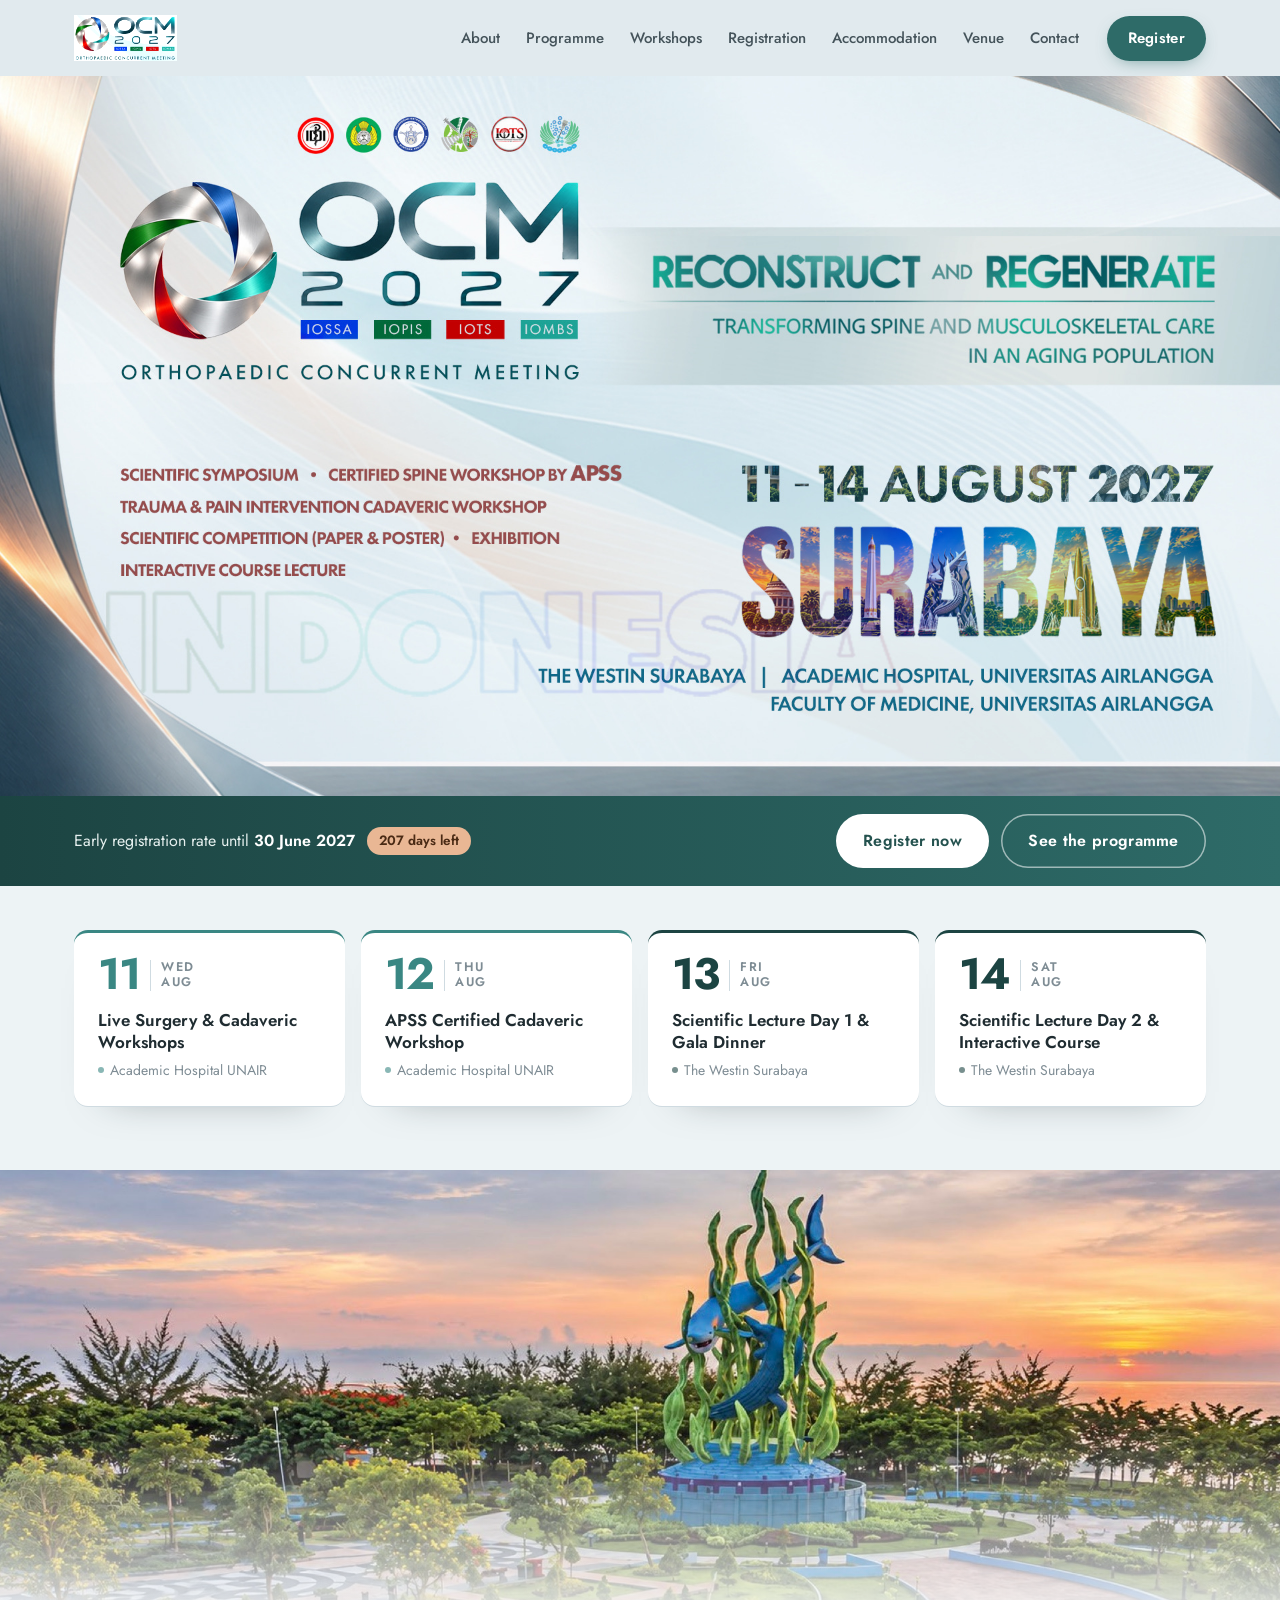
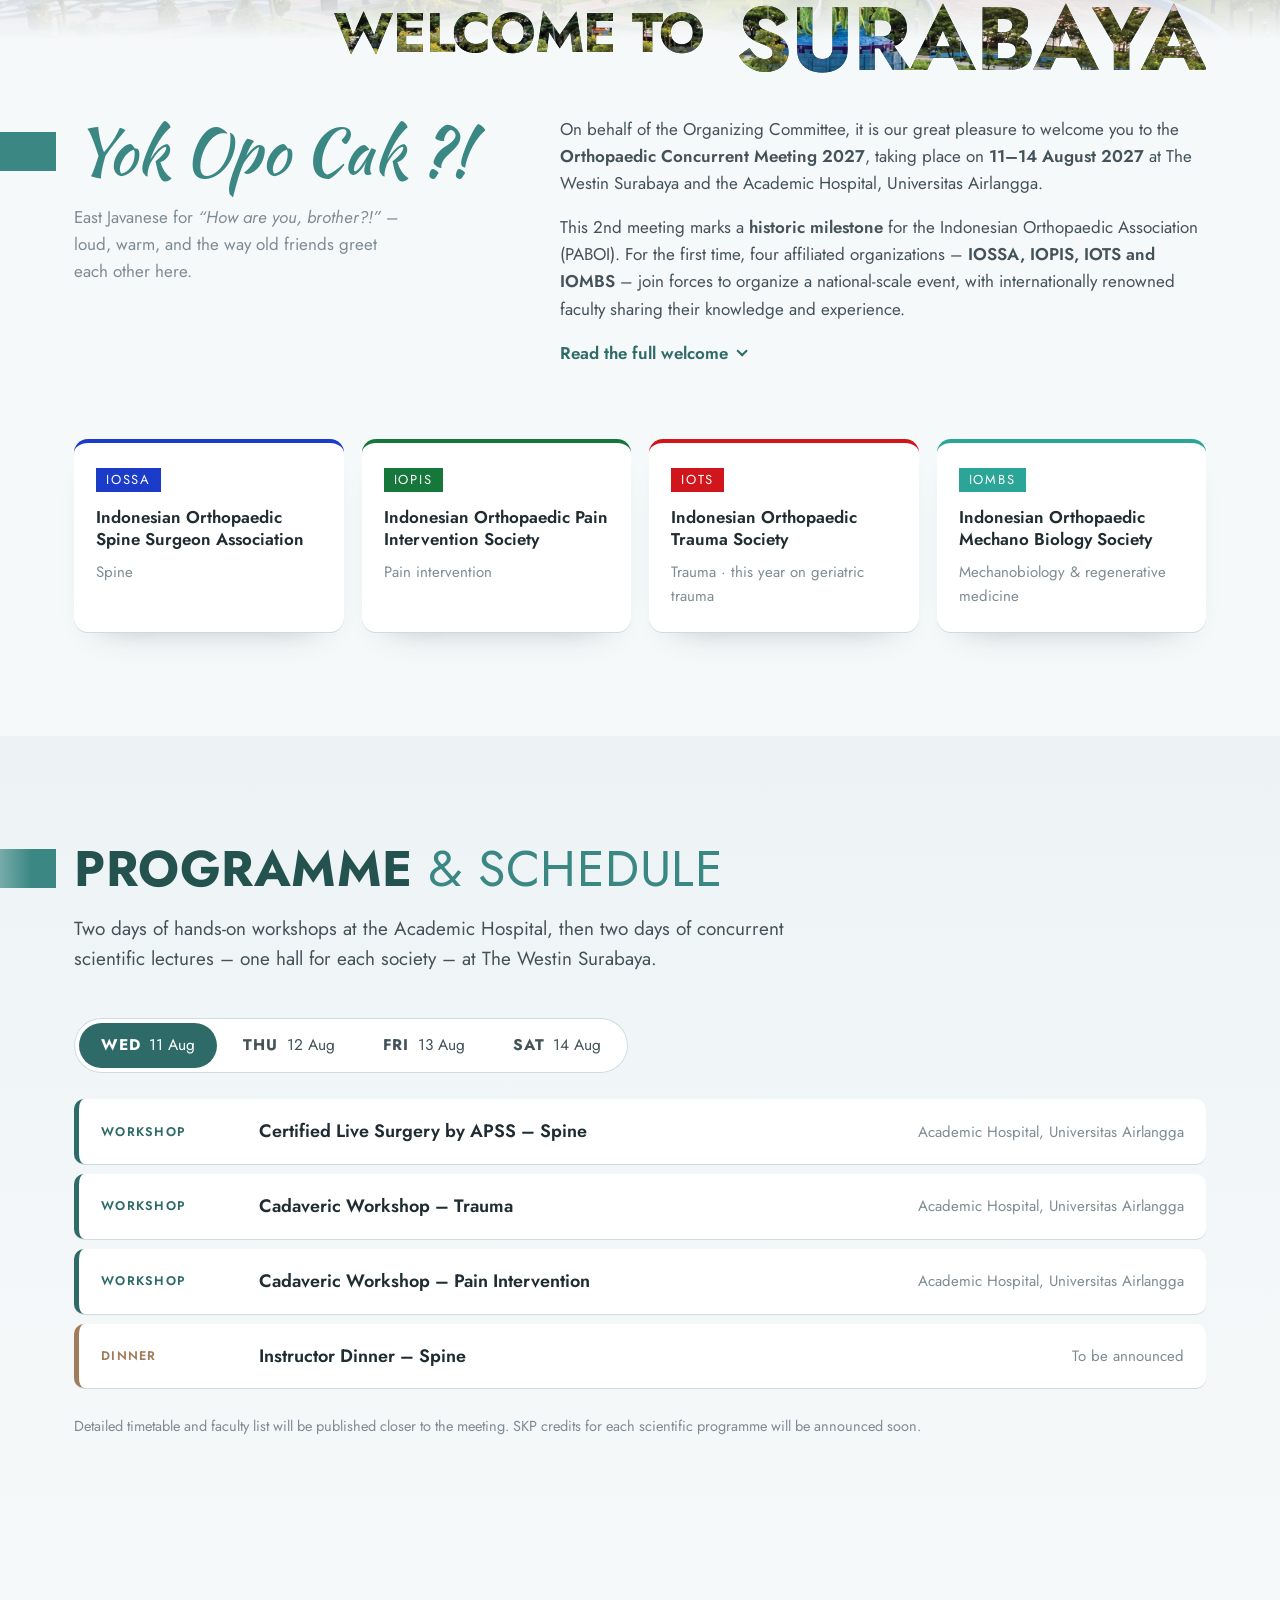
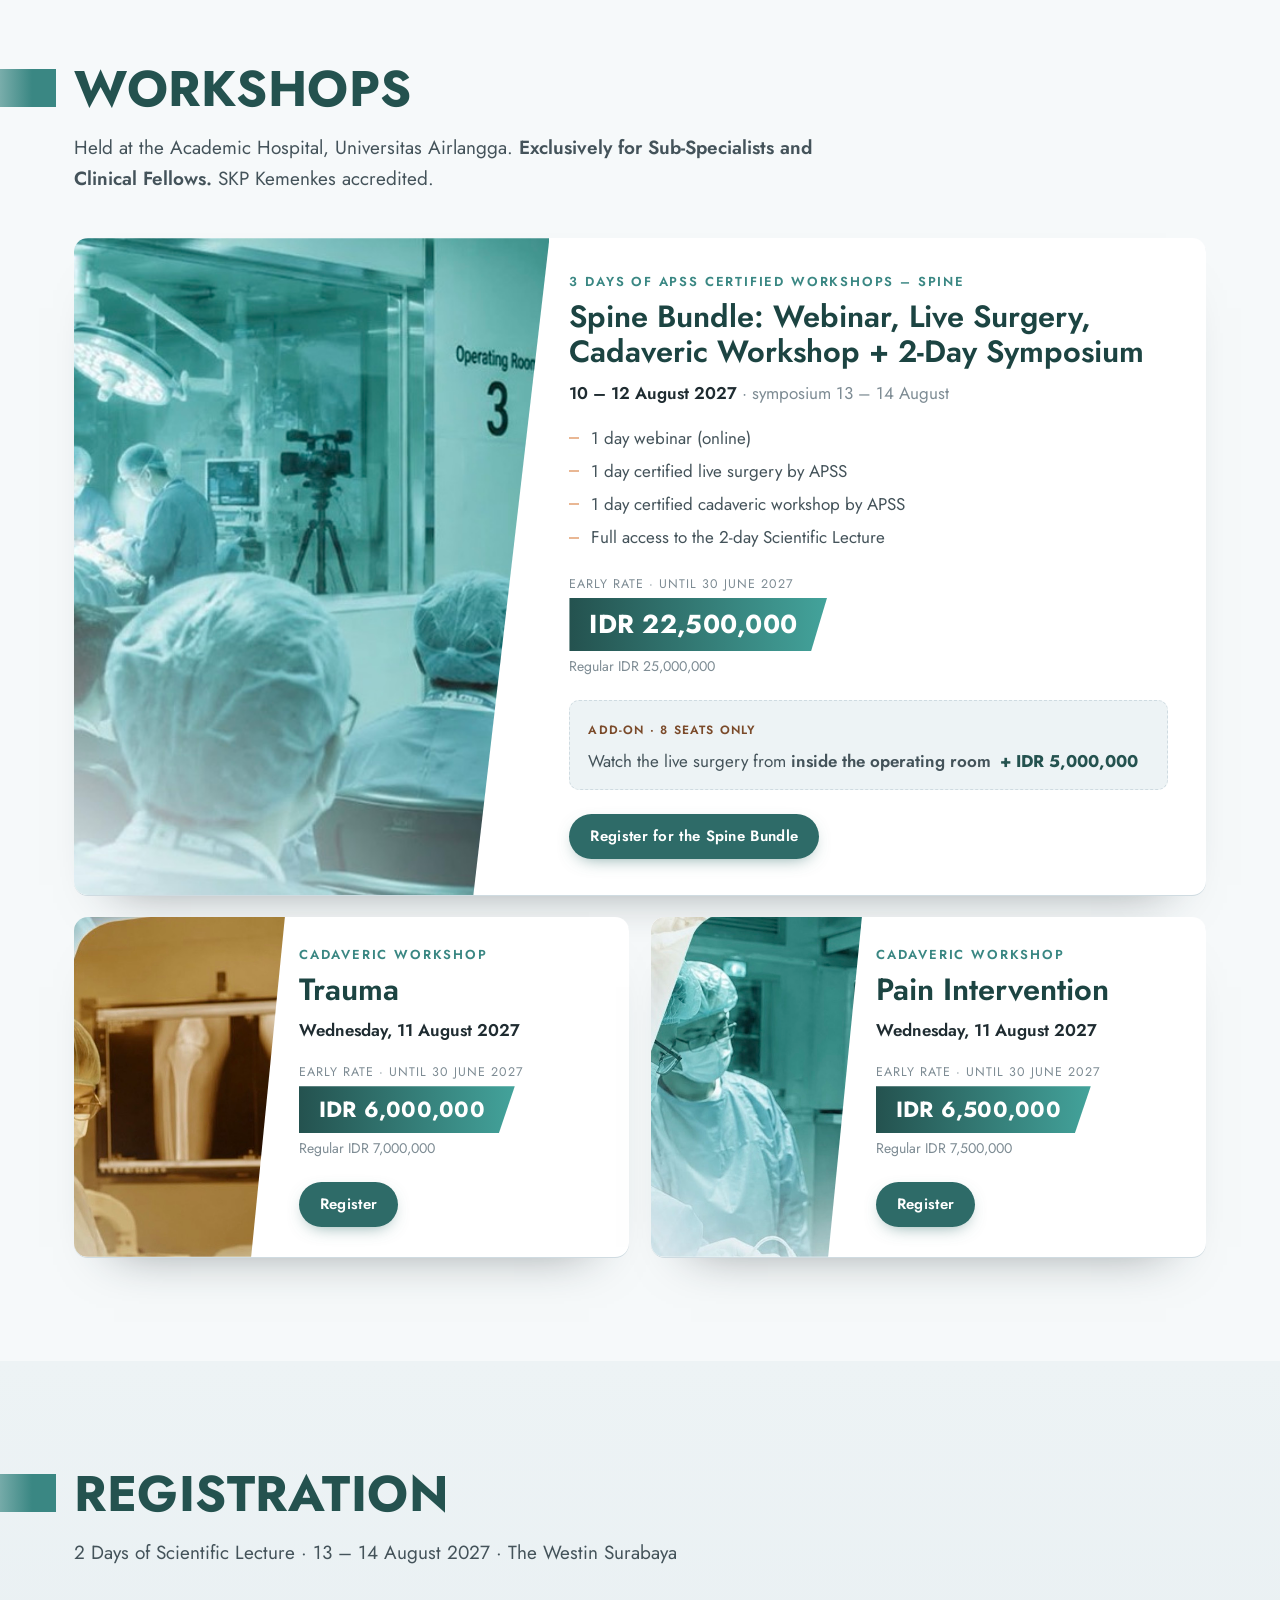
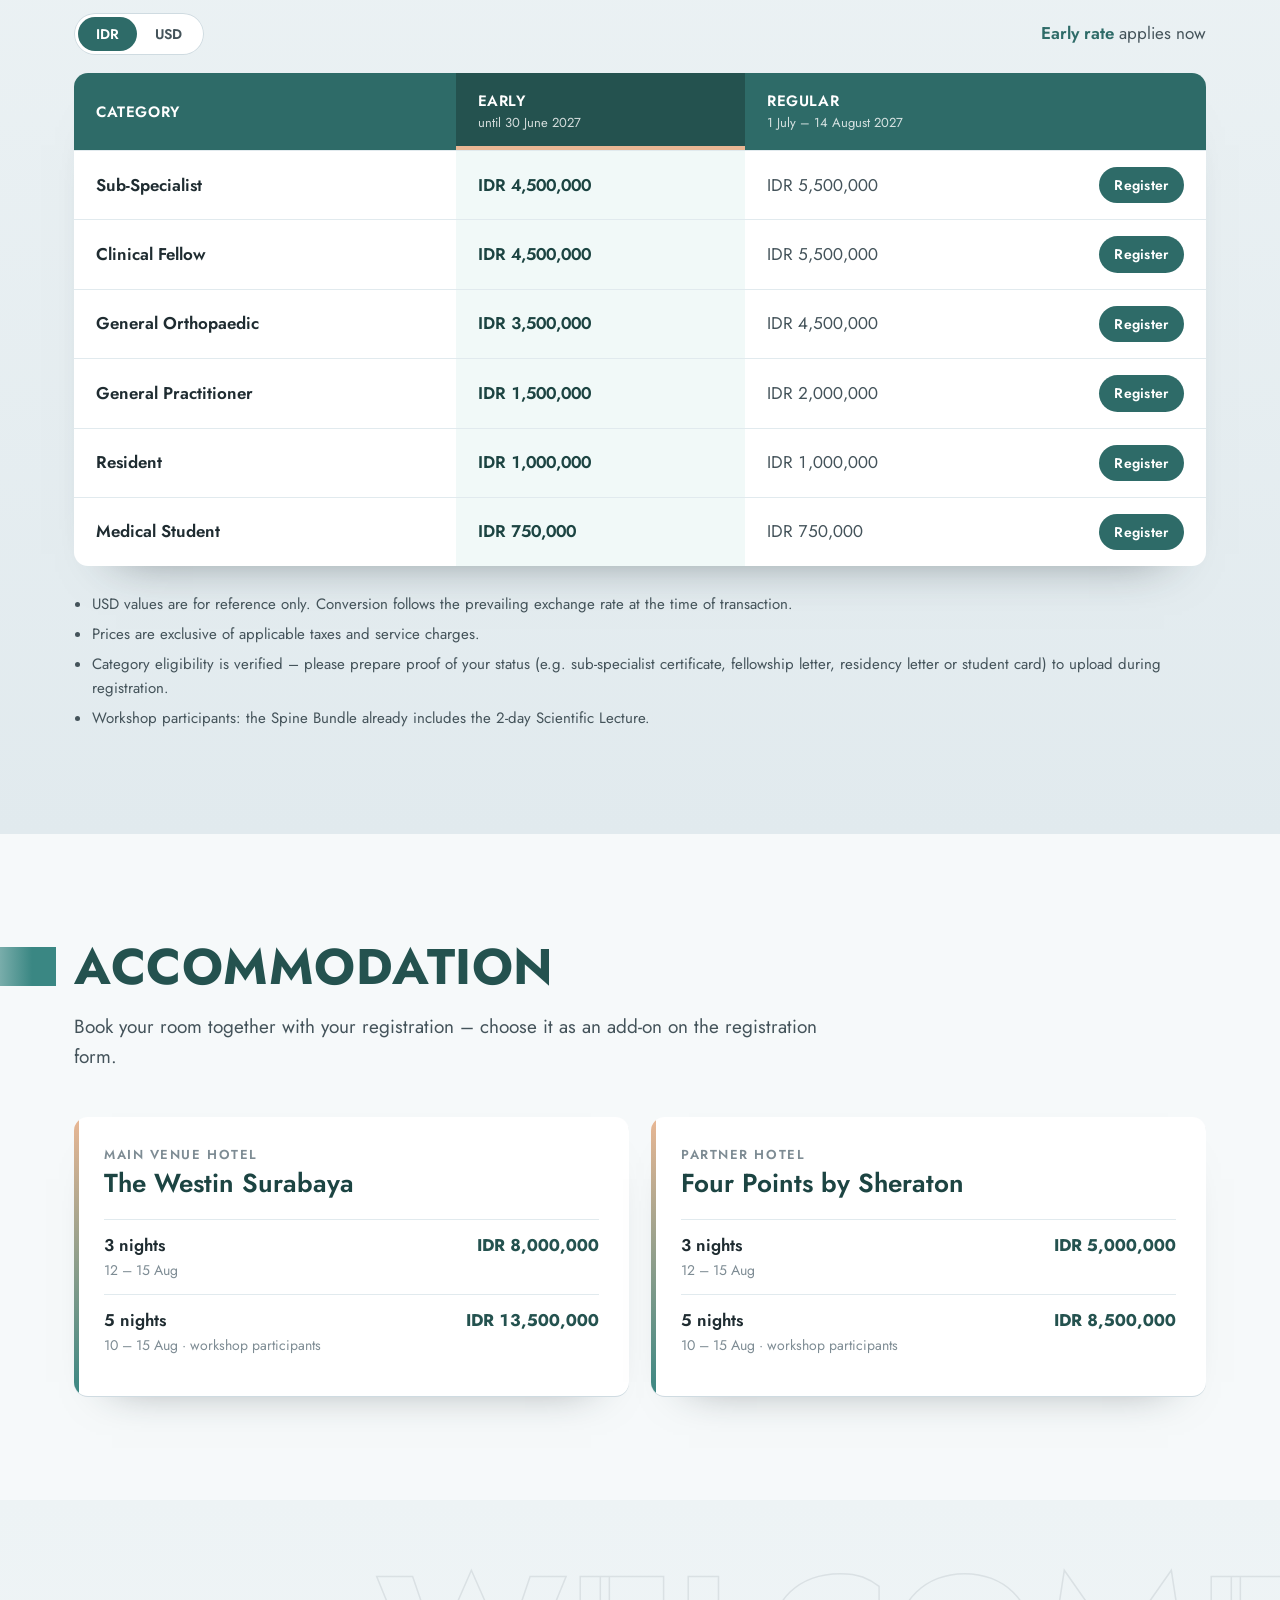
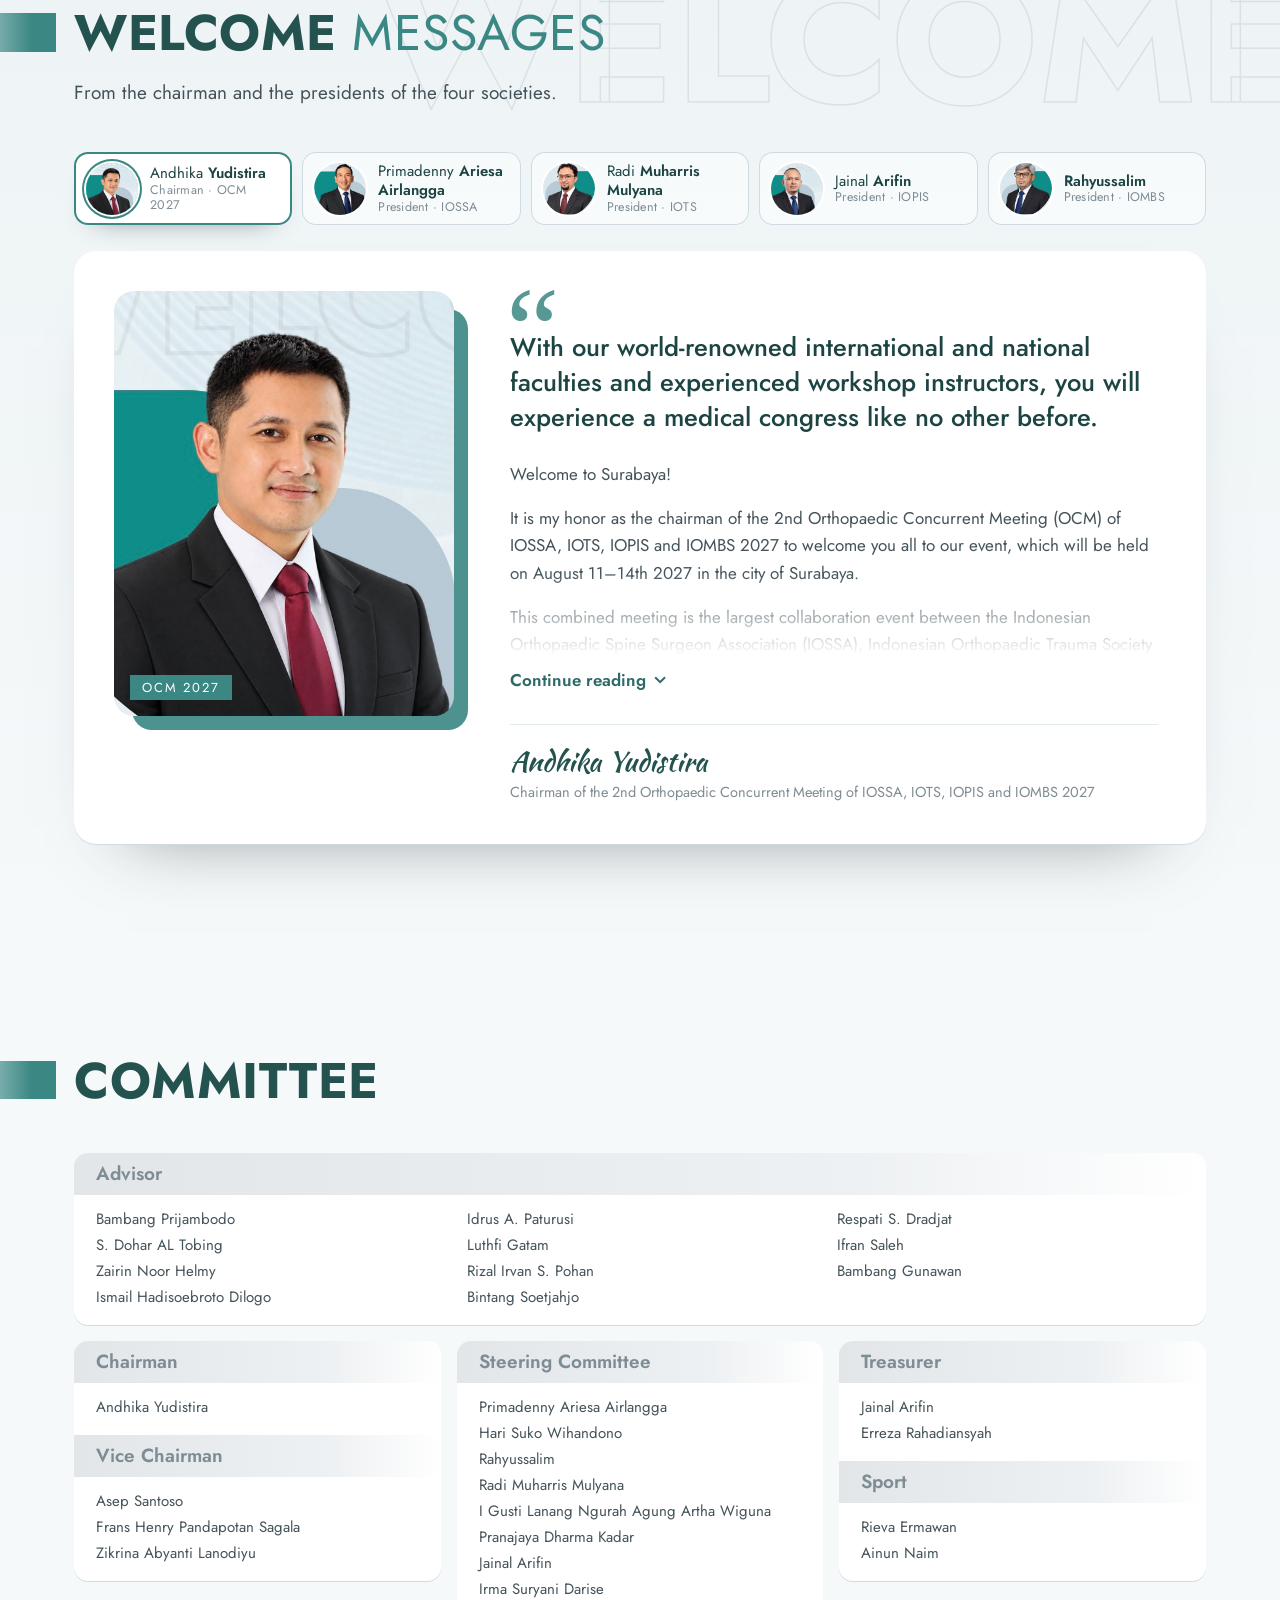
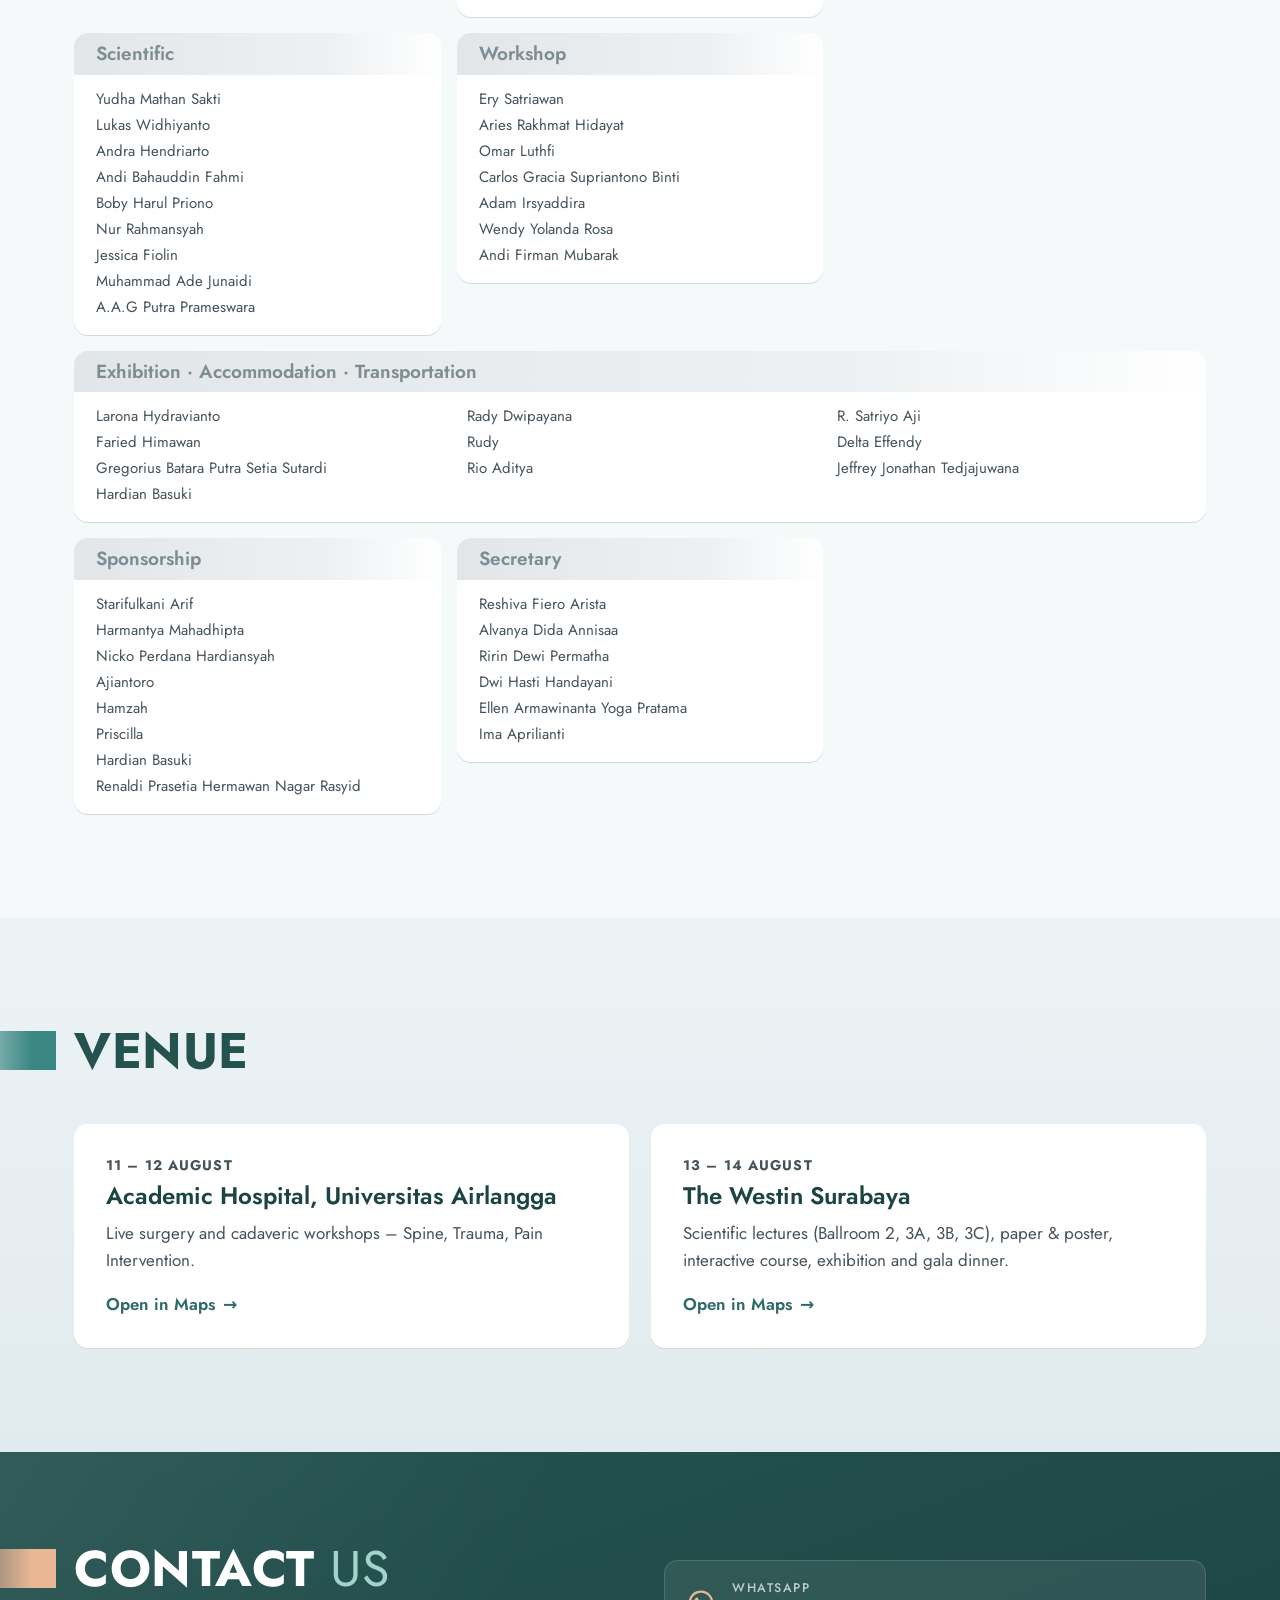
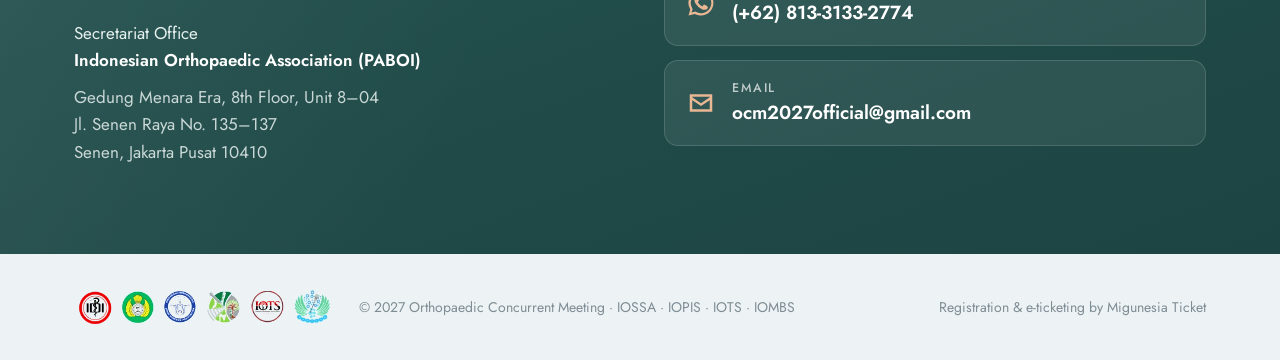
==== index.html @ 50456232 "refactor: situs di root repo, materi ke _materi; rapikan strip 4 hari, menu mobile, judul Welcome to" ====
<!doctype html>
<html lang="en">
<head>
  <meta charset="utf-8">
  <meta name="viewport" content="width=device-width, initial-scale=1">
  <title>OCM 2027 · Orthopaedic Concurrent Meeting · Surabaya, 11–14 August 2027</title>
  <meta name="description" content="2nd Orthopaedic Concurrent Meeting of IOSSA, IOPIS, IOTS and IOMBS. Scientific symposium, APSS certified spine workshop and cadaveric workshops. The Westin Surabaya & Academic Hospital Universitas Airlangga, 11–14 August 2027.">
  <meta name="theme-color" content="#2E6B68">
  <meta property="og:title" content="OCM 2027 · Reconstruct and Regenerate">
  <meta property="og:description" content="Transforming spine and musculoskeletal care in an aging population. Surabaya, 11–14 August 2027.">
  <meta property="og:image" content="assets/img/og-image.jpg">
  <link rel="icon" href="assets/img/logo-ring.jpg">
  <link rel="preconnect" href="https://fonts.googleapis.com">
  <link rel="preconnect" href="https://fonts.gstatic.com" crossorigin>
  <link href="https://fonts.googleapis.com/css2?family=Jost:wght@300;400;500;600;700&family=Kaushan+Script&display=swap" rel="stylesheet">
  <link rel="stylesheet" href="css/style.css">
</head>
<body>

<!-- ============ HEADER ============ -->
<header class="site-header" id="top">
  <div class="wrap header-inner">
    <a class="brand" href="#top" aria-label="OCM 2027 home">
      <img src="assets/img/logo-ocm-2027.jpg" alt="OCM 2027 – Orthopaedic Concurrent Meeting" class="brand-logo">
    </a>
    <nav class="main-nav" aria-label="Main">
      <a href="#about">About</a>
      <a href="#programme">Programme</a>
      <a href="#workshops">Workshops</a>
      <a href="#registration">Registration</a>
      <a href="#accommodation">Accommodation</a>
      <a href="#venue">Venue</a>
      <a href="#contact">Contact</a>
    </nav>
    <a href="#registration" class="btn btn-primary header-cta">Register</a>
    <button class="nav-toggle" aria-label="Open menu" aria-expanded="false" aria-controls="mobile-nav">
      <span></span><span></span><span></span>
    </button>
  </div>
</header>

<!-- mobile menu: lives outside the header so the header's backdrop-filter cannot trap it -->
<div class="mobile-nav" id="mobile-nav" hidden>
  <nav aria-label="Mobile">
    <a href="#about">About</a>
    <a href="#programme">Programme &amp; Schedule</a>
    <a href="#workshops">Workshops</a>
    <a href="#registration">Registration</a>
    <a href="#accommodation">Accommodation</a>
    <a href="#messages">Welcome Messages</a>
    <a href="#committee">Committee</a>
    <a href="#venue">Venue</a>
    <a href="#contact">Contact</a>
  </nav>
  <div class="mobile-nav-foot">
    <a href="#registration" class="btn btn-primary btn-lg">Register now</a>
    <p class="mn-meta"><b>11 – 14 August 2027</b><span>The Westin Surabaya · Academic Hospital UNAIR</span></p>
    <p class="mn-contact">
      <a href="https://wa.me/6281331332774" target="_blank" rel="noopener">WhatsApp</a>
      <a href="mailto:ocm2027official@gmail.com">Email</a>
    </p>
  </div>
</div>

<main>

<!-- ============ HERO: official banner (landscape on desktop, portrait on phones) ============ -->
<section class="hero" aria-labelledby="hero-title">
  <h1 id="hero-title" class="sr">OCM 2027 – 2nd Orthopaedic Concurrent Meeting of IOSSA, IOPIS, IOTS and IOMBS. Reconstruct and Regenerate: Transforming Spine and Musculoskeletal Care in an Aging Population. 11–14 August 2027, Surabaya, Indonesia.</h1>
  <picture class="hero-banner">
    <source media="(max-width: 760px)" srcset="assets/img/banner-portrait.jpg" width="1080" height="1920">
    <img src="assets/img/banner-landscape.jpg" width="1920" height="1080" fetchpriority="high"
      alt="OCM 2027 Orthopaedic Concurrent Meeting. Reconstruct and Regenerate – transforming spine and musculoskeletal care in an aging population. 11–14 August 2027, Surabaya. The Westin Surabaya, Academic Hospital Universitas Airlangga, Faculty of Medicine Universitas Airlangga. Scientific symposium, certified spine workshop by APSS, trauma and pain intervention cadaveric workshop, scientific competition (paper and poster), exhibition, interactive course lecture.">
  </picture>

  <div class="hero-bar">
    <div class="wrap hero-bar-inner">
      <p class="hero-deadline" data-deadline>
        <span class="deadline-label">Early registration rate until <b>30 June 2027</b></span>
        <span class="deadline-count" data-countdown></span>
      </p>
      <div class="hero-actions">
        <a href="#registration" class="btn btn-primary btn-lg">Register now</a>
        <a href="#programme" class="btn btn-ghost btn-lg">See the programme</a>
      </div>
    </div>
  </div>

  <div class="glance">
    <div class="wrap">
      <ol class="day-strip" aria-label="Four days at a glance">
        <li class="day-ws">
          <span class="d"><b>11</b><span>Wed<br>Aug</span></span>
          <span class="t">Live Surgery &amp; Cadaveric Workshops</span>
          <span class="p">Academic Hospital UNAIR</span>
        </li>
        <li class="day-ws">
          <span class="d"><b>12</b><span>Thu<br>Aug</span></span>
          <span class="t">APSS Certified Cadaveric Workshop</span>
          <span class="p">Academic Hospital UNAIR</span>
        </li>
        <li class="day-sci">
          <span class="d"><b>13</b><span>Fri<br>Aug</span></span>
          <span class="t">Scientific Lecture Day 1 &amp; Gala Dinner</span>
          <span class="p">The Westin Surabaya</span>
        </li>
        <li class="day-sci">
          <span class="d"><b>14</b><span>Sat<br>Aug</span></span>
          <span class="t">Scientific Lecture Day 2 &amp; Interactive Course</span>
          <span class="p">The Westin Surabaya</span>
        </li>
      </ol>
    </div>
  </div>
</section>

<!-- ============ WELCOME / ABOUT ============ -->
<section class="welcome" id="about">
  <figure class="welcome-photo">
    <img src="assets/img/photo-surabaya.jpg" alt="Suro and Boyo monument at Kenjeran, Surabaya, at sunset" loading="lazy">
    <figcaption class="welcome-photo-title"><span>Welcome to</span> Surabaya</figcaption>
  </figure>
  <div class="wrap welcome-grid">
    <div>
      <p class="script">Yok Opo Cak ?!</p>
      <p class="welcome-gloss">East Javanese for <i>“How are you, brother?!”</i> – loud, warm, and the way old friends greet each other here.</p>
    </div>
    <div class="welcome-text">
      <p>On behalf of the Organizing Committee, it is our great pleasure to welcome you to the <b>Orthopaedic Concurrent Meeting 2027</b>, taking place on <b>11–14 August 2027</b> at The Westin Surabaya and the Academic Hospital, Universitas Airlangga.</p>
      <p>This 2nd meeting marks a <b>historic milestone</b> for the Indonesian Orthopaedic Association (PABOI). For the first time, four affiliated organizations – <b>IOSSA, IOPIS, IOTS and IOMBS</b> – join forces to organize a national-scale event, with internationally renowned faculty sharing their knowledge and experience.</p>
      <details class="more">
        <summary>Read the full welcome</summary>
        <p>The meeting will feature internationally renowned experts who will share their knowledge, insights, and experience. Their participation offers an opportunity to learn from global leaders, exchange ideas, and build professional networks with colleagues and experts from the international orthopaedic community.</p>
        <p>This collaboration reflects our shared commitment to unity, scientific advancement, and the improvement of orthopaedic care in Indonesia. We hope the scientific sessions, discussions, presentations, and supporting activities will inspire new ideas, strengthen cooperation across subspecialties, and contribute to better patient care.</p>
        <p>Beyond the scientific programme, we invite you to experience the warmth and distinctive character of Surabaya and East Java. The people of East Java are known for being outspoken, straightforward, expressive, and spirited. Their loud way of speaking and seemingly rough, informal greetings are often signs of familiarity and genuine closeness rather than disrespect. Behind this bold communication style is a warm-hearted culture that values sincerity, solidarity, and togetherness.</p>
        <p>We also encourage you to discover Surabaya, the City of Heroes, enjoy its local cuisine, and explore East Java’s natural beauty, from captivating coastlines to breathtaking mountain scenery.</p>
        <p>May this meeting bring valuable knowledge, lasting connections, and new collaborations. We wish you a productive and enjoyable experience, and memories during your stay.</p>
        <p class="script-sm">We look forward to welcoming you to Surabaya!</p>
      </details>
    </div>
  </div>

  <div class="wrap societies">
    <article class="society" style="--c:var(--iossa)">
      <span class="chip">IOSSA</span>
      <h3>Indonesian Orthopaedic Spine Surgeon Association</h3>
      <p>Spine</p>
    </article>
    <article class="society" style="--c:var(--iopis)">
      <span class="chip">IOPIS</span>
      <h3>Indonesian Orthopaedic Pain Intervention Society</h3>
      <p>Pain intervention</p>
    </article>
    <article class="society" style="--c:var(--iots)">
      <span class="chip">IOTS</span>
      <h3>Indonesian Orthopaedic Trauma Society</h3>
      <p>Trauma · this year on geriatric trauma</p>
    </article>
    <article class="society" style="--c:var(--iombs)">
      <span class="chip">IOMBS</span>
      <h3>Indonesian Orthopaedic Mechano Biology Society</h3>
      <p>Mechanobiology &amp; regenerative medicine</p>
    </article>
  </div>
</section>

<!-- ============ PROGRAMME ============ -->
<section class="section programme" id="programme">
  <div class="wrap">
    <header class="section-head">
      <h2 class="title-block"><span>Programme</span> &amp; Schedule</h2>
      <p class="lead">Two days of hands-on workshops at the Academic Hospital, then two days of concurrent scientific lectures – one hall for each society – at The Westin Surabaya.</p>
    </header>

    <div class="day-tabs" role="tablist" aria-label="Choose a day">
      <button role="tab" aria-selected="true" aria-controls="day-11" id="tab-11"><b>Wed</b> 11 Aug</button>
      <button role="tab" aria-selected="false" aria-controls="day-12" id="tab-12" tabindex="-1"><b>Thu</b> 12 Aug</button>
      <button role="tab" aria-selected="false" aria-controls="day-13" id="tab-13" tabindex="-1"><b>Fri</b> 13 Aug</button>
      <button role="tab" aria-selected="false" aria-controls="day-14" id="tab-14" tabindex="-1"><b>Sat</b> 14 Aug</button>
    </div>

    <div class="day-panels">
      <div class="day-panel" role="tabpanel" id="day-11" aria-labelledby="tab-11">
        <ul class="sessions">
          <li class="s-workshop"><span class="tag">Workshop</span><span class="name">Certified Live Surgery by APSS – Spine</span><span class="place">Academic Hospital, Universitas Airlangga</span></li>
          <li class="s-workshop"><span class="tag">Workshop</span><span class="name">Cadaveric Workshop – Trauma</span><span class="place">Academic Hospital, Universitas Airlangga</span></li>
          <li class="s-workshop"><span class="tag">Workshop</span><span class="name">Cadaveric Workshop – Pain Intervention</span><span class="place">Academic Hospital, Universitas Airlangga</span></li>
          <li class="s-social"><span class="tag">Dinner</span><span class="name">Instructor Dinner – Spine</span><span class="place">To be announced</span></li>
        </ul>
      </div>
      <div class="day-panel" role="tabpanel" id="day-12" aria-labelledby="tab-12" hidden>
        <ul class="sessions">
          <li class="s-workshop"><span class="tag">Workshop</span><span class="name">Certified Cadaveric Workshop by APSS – Spine</span><span class="place">Academic Hospital, Universitas Airlangga</span></li>
          <li class="s-social"><span class="tag">Dinner</span><span class="name">Faculty Dinner</span><span class="place">Soiree Lounge, The Westin Surabaya</span></li>
        </ul>
      </div>
      <div class="day-panel" role="tabpanel" id="day-13" aria-labelledby="tab-13" hidden>
        <ul class="sessions">
          <li class="s-iossa"><span class="tag">IOSSA</span><span class="name">Scientific Lecture Day 1</span><span class="place">Ballroom 2, The Westin Surabaya</span></li>
          <li class="s-iopis"><span class="tag">IOPIS</span><span class="name">Scientific Lecture Day 1</span><span class="place">Ballroom 3A, The Westin Surabaya</span></li>
          <li class="s-iots"><span class="tag">IOTS</span><span class="name">Scientific Lecture Day 1</span><span class="place">Ballroom 3B, The Westin Surabaya</span></li>
          <li class="s-iombs"><span class="tag">IOMBS</span><span class="name">Scientific Lecture Day 1</span><span class="place">Ballroom 3C, The Westin Surabaya</span></li>
          <li class="s-comp"><span class="tag">Competition</span><span class="name">Paper &amp; Poster Presentation</span><span class="place">Westin Room 10, The Westin Surabaya</span></li>
          <li class="s-social"><span class="tag">Dinner</span><span class="name">Gala Dinner</span><span class="place">Ballroom 2, The Westin Surabaya</span></li>
        </ul>
      </div>
      <div class="day-panel" role="tabpanel" id="day-14" aria-labelledby="tab-14" hidden>
        <ul class="sessions">
          <li class="s-iossa"><span class="tag">IOSSA</span><span class="name">Scientific Lecture Day 2</span><span class="place">Ballroom 2, The Westin Surabaya</span></li>
          <li class="s-iopis"><span class="tag">IOPIS</span><span class="name">Scientific Lecture Day 2</span><span class="place">Ballroom 3A, The Westin Surabaya</span></li>
          <li class="s-iots"><span class="tag">IOTS</span><span class="name">Scientific Lecture Day 2</span><span class="place">Ballroom 3B, The Westin Surabaya</span></li>
          <li class="s-iombs"><span class="tag">IOMBS</span><span class="name">Scientific Lecture Day 2</span><span class="place">Ballroom 3C, The Westin Surabaya</span></li>
          <li class="s-comp"><span class="tag">Course</span><span class="name">Interactive Course Lecture</span><span class="place">Westin Room 10, The Westin Surabaya</span></li>
        </ul>
      </div>
    </div>
    <p class="fine">Detailed timetable and faculty list will be published closer to the meeting. SKP credits for each scientific programme will be announced soon.</p>
  </div>
</section>

<!-- ============ WORKSHOPS ============ -->
<section class="section workshops" id="workshops">
  <div class="wrap">
    <header class="section-head">
      <h2 class="title-block"><span>Workshops</span></h2>
      <p class="lead">Held at the Academic Hospital, Universitas Airlangga. <b>Exclusively for Sub-Specialists and Clinical Fellows.</b> SKP Kemenkes accredited.</p>
    </header>

    <article class="ws ws-feature">
      <div class="ws-photo"><img src="assets/img/photo-live-surgery.jpg" alt="Live surgery in an operating room" loading="lazy"></div>
      <div class="ws-body">
        <p class="ws-kicker">3 days of APSS certified workshops – Spine</p>
        <h3>Spine Bundle: Webinar, Live Surgery, Cadaveric Workshop + 2-Day Symposium</h3>
        <p class="ws-date">10 – 12 August 2027 <span>· symposium 13 – 14 August</span></p>
        <ul class="ws-points">
          <li>1 day webinar (online)</li>
          <li>1 day certified live surgery by APSS</li>
          <li>1 day certified cadaveric workshop by APSS</li>
          <li>Full access to the 2-day Scientific Lecture</li>
        </ul>
        <div class="price" data-price="spine"></div>
        <div class="addon">
          <span class="addon-badge">Add-on · 8 seats only</span>
          <p>Watch the live surgery from <b>inside the operating room</b> <span class="addon-price">+ IDR 5,000,000</span></p>
        </div>
        <button class="btn btn-primary" data-register="spine">Register for the Spine Bundle</button>
      </div>
    </article>

    <div class="ws-pair">
      <article class="ws">
        <div class="ws-photo"><img src="assets/img/photo-trauma.jpg" alt="Radiographs of the lower limb on a light box" loading="lazy"></div>
        <div class="ws-body">
          <p class="ws-kicker">Cadaveric Workshop</p>
          <h3>Trauma</h3>
          <p class="ws-date">Wednesday, 11 August 2027</p>
          <div class="price" data-price="trauma"></div>
          <button class="btn btn-primary" data-register="trauma">Register</button>
        </div>
      </article>
      <article class="ws">
        <div class="ws-photo"><img src="assets/img/photo-pain.jpg" alt="Surgeon in scrubs and mask" loading="lazy"></div>
        <div class="ws-body">
          <p class="ws-kicker">Cadaveric Workshop</p>
          <h3>Pain Intervention</h3>
          <p class="ws-date">Wednesday, 11 August 2027</p>
          <div class="price" data-price="pain"></div>
          <button class="btn btn-primary" data-register="pain">Register</button>
        </div>
      </article>
    </div>
  </div>
</section>

<!-- ============ REGISTRATION ============ -->
<section class="section registration" id="registration">
  <div class="wrap">
    <header class="section-head">
      <h2 class="title-block"><span>Registration</span></h2>
      <p class="lead">2 Days of Scientific Lecture · 13 – 14 August 2027 · The Westin Surabaya</p>
    </header>

    <div class="reg-tools">
      <div class="currency" role="group" aria-label="Currency">
        <button aria-pressed="true" data-currency="IDR">IDR</button>
        <button aria-pressed="false" data-currency="USD">USD</button>
      </div>
      <p class="reg-period" data-period-label></p>
    </div>

    <table class="reg-table">
      <thead>
        <tr>
          <th scope="col">Category</th>
          <th scope="col" data-col="early">Early<small>until 30 June 2027</small></th>
          <th scope="col" data-col="regular">Regular<small>1 July – 14 August 2027</small></th>
          <th scope="col"><span class="sr">Register</span></th>
        </tr>
      </thead>
      <tbody data-reg-rows></tbody>
    </table>

    <ul class="notes">
      <li>USD values are for reference only. Conversion follows the prevailing exchange rate at the time of transaction.</li>
      <li>Prices are exclusive of applicable taxes and service charges.</li>
      <li>Category eligibility is verified – please prepare proof of your status (e.g. sub-specialist certificate, fellowship letter, residency letter or student card) to upload during registration.</li>
      <li>Workshop participants: the Spine Bundle already includes the 2-day Scientific Lecture.</li>
    </ul>
  </div>
</section>

<!-- ============ ACCOMMODATION ============ -->
<section class="section accommodation" id="accommodation">
  <div class="wrap">
    <header class="section-head">
      <h2 class="title-block"><span>Accommodation</span></h2>
      <p class="lead">Book your room together with your registration – choose it as an add-on on the registration form.</p>
    </header>
    <div class="hotels">
      <article class="hotel">
        <p class="hotel-kicker">Main venue hotel</p>
        <h3>The Westin Surabaya</h3>
        <dl>
          <div><dt>3 nights <span>12 – 15 Aug</span></dt><dd>IDR 8,000,000</dd></div>
          <div><dt>5 nights <span>10 – 15 Aug · workshop participants</span></dt><dd>IDR 13,500,000</dd></div>
        </dl>
      </article>
      <article class="hotel">
        <p class="hotel-kicker">Partner hotel</p>
        <h3>Four Points by Sheraton</h3>
        <dl>
          <div><dt>3 nights <span>12 – 15 Aug</span></dt><dd>IDR 5,000,000</dd></div>
          <div><dt>5 nights <span>10 – 15 Aug · workshop participants</span></dt><dd>IDR 8,500,000</dd></div>
        </dl>
      </article>
    </div>
  </div>
</section>

<!-- ============ WELCOME MESSAGES: pick a person, the message changes in place ============ -->
<section class="section messages" id="messages">
  <div class="wrap">
    <header class="section-head">
      <h2 class="title-block"><span>Welcome</span> Messages</h2>
      <p class="lead">From the chairman and the presidents of the four societies.</p>
    </header>
    <div class="msg">
      <div class="msg-people" role="tablist" aria-label="Choose whose message to read">
        <button role="tab" id="mt-chairman" aria-controls="mp-chairman" aria-selected="true" style="--c:var(--teal-600)">
          <img src="assets/img/portrait-chairman.jpg" alt="" loading="lazy">
          <span class="who"><span class="who-name">Andhika <b>Yudistira</b></span><span class="who-role">Chairman · OCM 2027</span></span>
        </button>
        <button role="tab" id="mt-iossa" aria-controls="mp-iossa" aria-selected="false" tabindex="-1" style="--c:var(--iossa)">
          <img src="assets/img/portrait-iossa.jpg" alt="" loading="lazy">
          <span class="who"><span class="who-name">Primadenny <b>Ariesa Airlangga</b></span><span class="who-role">President · IOSSA</span></span>
        </button>
        <button role="tab" id="mt-iots" aria-controls="mp-iots" aria-selected="false" tabindex="-1" style="--c:var(--iots)">
          <img src="assets/img/portrait-iots.jpg" alt="" loading="lazy">
          <span class="who"><span class="who-name">Radi <b>Muharris Mulyana</b></span><span class="who-role">President · IOTS</span></span>
        </button>
        <button role="tab" id="mt-iopis" aria-controls="mp-iopis" aria-selected="false" tabindex="-1" style="--c:var(--iopis)">
          <img src="assets/img/portrait-iopis.jpg" alt="" loading="lazy">
          <span class="who"><span class="who-name">Jainal <b>Arifin</b></span><span class="who-role">President · IOPIS</span></span>
        </button>
        <button role="tab" id="mt-iombs" aria-controls="mp-iombs" aria-selected="false" tabindex="-1" style="--c:var(--iombs)">
          <img src="assets/img/portrait-iombs.jpg" alt="" loading="lazy">
          <span class="who"><span class="who-name"><b>Rahyussalim</b></span><span class="who-role">President · IOMBS</span></span>
        </button>
      </div>
      <article class="msg-panel" role="tabpanel" id="mp-chairman" aria-labelledby="mt-chairman" style="--c:var(--teal-600)">
        <figure class="msg-photo">
          <img src="assets/img/portrait-chairman.jpg" alt="Andhika Yudistira" loading="lazy">
          <figcaption class="msg-chip">OCM 2027</figcaption>
        </figure>
        <div class="msg-content">
          <blockquote class="msg-quote">With our world-renowned international and national faculties and experienced workshop instructors, you will experience a medical congress like no other before.</blockquote>
          <div class="msg-body" id="mb-chairman">
            <p>Welcome to Surabaya!</p>
            <p>It is my honor as the chairman of the 2nd Orthopaedic Concurrent Meeting (OCM) of IOSSA, IOTS, IOPIS and IOMBS 2027 to welcome you all to our event, which will be held on August 11–14th 2027 in the city of Surabaya.</p>
            <p>This combined meeting is the largest collaboration event between the Indonesian Orthopaedic Spine Surgeon Association (IOSSA), Indonesian Orthopaedic Trauma Society (IOTS), Indonesian Orthopaedic Pain Intervention Society (IOPIS), and Indonesian Orthopaedic Mechano Biology Society (IOMBS).</p>
            <p>With the theme “Reconstruct and Regenerate: Transforming Spine and Musculoskeletal Care in an Aging Population”, it is held to discover novel opportunities, as the platform to exchange ideas, discover new avenues, reacquaint with colleagues, meet experts and broaden our knowledge.</p>
            <p>The organizing committee has already built up a stimulating scientific program, including 2 full-day exclusive workshops. With our world-renowned international and national faculties and experienced workshop instructors, you will experience a medical congress like no other before.</p>
            <p>We hope to meet you in Surabaya!</p>
          </div>
          <button class="msg-more" aria-expanded="false" aria-controls="mb-chairman">Continue reading</button>
          <p class="msg-sign"><span class="msg-sign-name">Andhika Yudistira</span><span class="msg-sign-role">Chairman of the 2nd Orthopaedic Concurrent Meeting of IOSSA, IOTS, IOPIS and IOMBS 2027</span></p>
        </div>
      </article>
      <article class="msg-panel" role="tabpanel" id="mp-iossa" aria-labelledby="mt-iossa" style="--c:var(--iossa)" hidden>
        <figure class="msg-photo">
          <img src="assets/img/portrait-iossa.jpg" alt="Primadenny Ariesa Airlangga" loading="lazy">
          <figcaption class="msg-chip">IOSSA</figcaption>
        </figure>
        <div class="msg-content">
          <blockquote class="msg-quote">Every part of the meeting is an opportunity to discover new insights, gain valuable experiences, and build meaningful connections and friendships.</blockquote>
          <div class="msg-body" id="mb-iossa">
            <p>Dear Colleagues and Friends,</p>
            <p>It is my great pleasure to welcome you to the 2nd Orthopaedic Concurrent Meeting (OCM) of IOSSA, IOTS, IOPIS, and IOMBS 2027. As the President of the Indonesian Orthopaedic Spine Surgeon Association (IOSSA), I am truly proud to present this special gathering, bringing together four leading orthopaedic communities in Indonesia.</p>
            <p>Under the theme “Reconstruct and Regenerate: Transforming Spine and Musculoskeletal Care in an Aging Population,” OCM 2027 offers a platform to exchange different perspectives, ideas, and expertise while discussing the evolving challenges and opportunities in orthopaedic care.</p>
            <p>OCM 2027 is designed to bring knowledge and experience together, with opportunities to learn, discuss, and connect beyond the lecture room. From engaging scientific sessions, live surgery, and workshops to conversations with national and international experts, every part of the meeting is an opportunity to discover new insights, gain valuable experiences, and build meaningful connections and friendships.</p>
            <p>Join us in Surabaya in August 2027, and let us make OCM 2027 a memorable gathering!</p>
            <p>See you in Surabaya!</p>
          </div>
          <button class="msg-more" aria-expanded="false" aria-controls="mb-iossa">Continue reading</button>
          <p class="msg-sign"><span class="msg-sign-name">Primadenny Ariesa Airlangga</span><span class="msg-sign-role">President of the Indonesian Orthopaedic Spine Surgeon Association (IOSSA)</span></p>
        </div>
      </article>
      <article class="msg-panel" role="tabpanel" id="mp-iots" aria-labelledby="mt-iots" style="--c:var(--iots)" hidden>
        <figure class="msg-photo">
          <img src="assets/img/portrait-iots.jpg" alt="Radi Muharris Mulyana" loading="lazy">
          <figcaption class="msg-chip">IOTS</figcaption>
        </figure>
        <div class="msg-content">
          <blockquote class="msg-quote">At the end of the day, providing the best outcome of care is our goal in improving the geriatric’s quality of life.</blockquote>
          <div class="msg-body" id="mb-iots">
            <p>Greetings Colleagues and friends,</p>
            <p>As the President of the Indonesian Orthopaedic Trauma Society (IOTS), I would like to extend a warmest welcome to all the participants of the Orthopaedic Concurrent Meeting (OCM) 2027. This meeting marks the second collaboration between Orthopaedic communities in Indonesia, the IOTS (Trauma), IOSSA (Spine), and IOPIS (pain intervention). This year, we are proudly joined by one more community, the IOMBS (mechano-biology). This collaborative meeting is part of a greater effort of the Indonesian Orthopaedic Association (IOA) to provide the utmost benefit towards the Orthopaedic community and ultimately, all our patients.</p>
            <p>This year, we will be focusing on geriatric trauma, since Indonesia is facing an ever-growing population of geriatrics. Geriatric fractures in the extremities, including pelvic acetabulum, have some distinct challenges from other age groups, and comprehensive multidisciplinary care is necessary. At the end of the day, providing the best outcome of care is our goal in improving the geriatric’s quality of life.</p>
            <p>Join us next August 2027 in Surabaya to experience interactive lectures, warm discussions, cooperative practical exercises, and friendly clash of fresh ideas from global and local experts in the field of geriatric trauma. This meeting serves as a platform to adapt our management based on current evidence-based care and best practices. Do not forget to also experience the cultural diversity of Surabaya as the melting point of many cultures of Indonesia.</p>
            <p>Looking forward to welcoming you to the city of heroes!</p>
          </div>
          <button class="msg-more" aria-expanded="false" aria-controls="mb-iots">Continue reading</button>
          <p class="msg-sign"><span class="msg-sign-name">Radi Muharris Mulyana</span><span class="msg-sign-role">President of the Indonesian Orthopaedic Trauma Society (IOTS)</span></p>
        </div>
      </article>
      <article class="msg-panel" role="tabpanel" id="mp-iopis" aria-labelledby="mt-iopis" style="--c:var(--iopis)" hidden>
        <figure class="msg-photo">
          <img src="assets/img/portrait-iopis.jpg" alt="Jainal Arifin" loading="lazy">
          <figcaption class="msg-chip">IOPIS</figcaption>
        </figure>
        <div class="msg-content">
          <blockquote class="msg-quote">We hope that OCM 2027 will be more than just a scientific conference.</blockquote>
          <div class="msg-body" id="mb-iopis">
            <p>Distinguished advisors, board members, and members of the Indonesian Orthopedic Pain Intervention Society (IOPIS); esteemed colleagues from IOSSA, IOTS, and IOMBS; and all distinguished guests.</p>
            <p>With deep gratitude we welcome you to the preparations for the Biannual Orthopaedic Concurrent Meeting 2027, to be held from August 11 to August 14 2027. Under the theme “Reconstructing and Regenerating: The Transformation of Spinal and Musculoskeletal Care in the Elderly Population,” this meeting brings together IOSSA, IOTS, IOPIS, and IOMBS in a joint effort to advance knowledge, practical skills, and professional collaboration in addressing the growing challenges related to spinal and musculoskeletal care in the elderly.</p>
            <p>Building on the success of the previous OCM 1, for this OCM 2 event, IOPIS is fully committed to presenting updated materials and the latest insights on advancements in pain intervention within the field of orthopedics. In addition to our active role in community service programs, we are also fully committed to providing comprehensive guidance and education to residents and new orthopedists regarding interventional pain management techniques in orthopedics.</p>
            <p>We hope that OCM 2027 will be more than just a scientific conference. May this event serve as a meaningful platform for building closer relationships.</p>
          </div>
          <button class="msg-more" aria-expanded="false" aria-controls="mb-iopis">Continue reading</button>
          <p class="msg-sign"><span class="msg-sign-name">Jainal Arifin</span><span class="msg-sign-role">President of the Indonesian Orthopaedic Pain Intervention Society (IOPIS)</span></p>
        </div>
      </article>
      <article class="msg-panel" role="tabpanel" id="mp-iombs" aria-labelledby="mt-iombs" style="--c:var(--iombs)" hidden>
        <figure class="msg-photo">
          <img src="assets/img/portrait-iombs.jpg" alt="Rahyussalim" loading="lazy">
          <figcaption class="msg-chip">IOMBS</figcaption>
        </figure>
        <div class="msg-content">
          <blockquote class="msg-quote">IOMBS hopes to contribute new perspectives on mechanobiology and regenerative medicine – repair, regeneration, and functional recovery in older patients.</blockquote>
          <div class="msg-body" id="mb-iombs">
            <p>Dear Colleagues and Friends,</p>
            <p>It is my great pleasure to welcome you all to the Orthopaedic Concurrent Meeting (OCM) 2027. As the president of the Indonesian Orthopaedic Mechano Biology Society (IOMBS), I am honored to be a part of this collaborative scientific forum, bringing the Indonesian Orthopaedic Spine Surgeon Association (IOSSA), Indonesian Orthopaedic Trauma Society (IOTS), Indonesian Orthopaedic Pain Intervention Society (IOPIS), and IOMBS together in advancing orthopaedic and traumatology care.</p>
            <p>OCM 2027’s theme addresses the complex issues surrounding spine and musculoskeletal health in an aging population. Since aging is accompanied by changes in tissue quality, healing capacity, and musculoskeletal function, IOMBS hopes to contribute new perspectives on mechanobiology and regenerative medicine to explore approaches to repair, regeneration, and functional recovery in older patients. May these insights inspire further research and innovation in the field.</p>
            <p>Lastly, I would like to express my sincere appreciation to all speakers, partners, participants, the organizing committee, and everyone supporting this meeting. May this event run smoothly and contribute beneficially to the future of orthopaedics and traumatology.</p>
            <p>Thank you, and we look forward to meeting you all in Surabaya.</p>
          </div>
          <button class="msg-more" aria-expanded="false" aria-controls="mb-iombs">Continue reading</button>
          <p class="msg-sign"><span class="msg-sign-name">Rahyussalim</span><span class="msg-sign-role">President of the Indonesian Orthopaedic Mechano Biology Society (IOMBS)</span></p>
        </div>
      </article>
    </div>
  </div>
</section>

<!-- ============ COMMITTEE ============ -->
<section class="section committee" id="committee">
  <div class="wrap">
    <header class="section-head">
      <h2 class="title-block"><span>Committee</span></h2>
    </header>
    <div class="committee-grid">
      <div class="cg cg-wide"><h3>Advisor</h3><ul><li>Bambang Prijambodo</li><li>Idrus A. Paturusi</li><li>Respati S. Dradjat</li><li>S. Dohar AL Tobing</li><li>Luthfi Gatam</li><li>Ifran Saleh</li><li>Zairin Noor Helmy</li><li>Rizal Irvan S. Pohan</li><li>Bambang Gunawan</li><li>Ismail Hadisoebroto Dilogo</li><li>Bintang Soetjahjo</li></ul></div>
      <div class="cg"><h3>Chairman</h3><ul><li>Andhika Yudistira</li></ul><h3>Vice Chairman</h3><ul><li>Asep Santoso</li><li>Frans Henry Pandapotan Sagala</li><li>Zikrina Abyanti Lanodiyu</li></ul></div>
      <div class="cg"><h3>Steering Committee</h3><ul><li>Primadenny Ariesa Airlangga</li><li>Hari Suko Wihandono</li><li>Rahyussalim</li><li>Radi Muharris Mulyana</li><li>I Gusti Lanang Ngurah Agung Artha Wiguna</li><li>Pranajaya Dharma Kadar</li><li>Jainal Arifin</li><li>Irma Suryani Darise</li></ul></div>
      <div class="cg"><h3>Treasurer</h3><ul><li>Jainal Arifin</li><li>Erreza Rahadiansyah</li></ul><h3>Sport</h3><ul><li>Rieva Ermawan</li><li>Ainun Naim</li></ul></div>
      <div class="cg"><h3>Scientific</h3><ul><li>Yudha Mathan Sakti</li><li>Lukas Widhiyanto</li><li>Andra Hendriarto</li><li>Andi Bahauddin Fahmi</li><li>Boby Harul Priono</li><li>Nur Rahmansyah</li><li>Jessica Fiolin</li><li>Muhammad Ade Junaidi</li><li>A.A.G Putra Prameswara</li></ul></div>
      <div class="cg"><h3>Workshop</h3><ul><li>Ery Satriawan</li><li>Aries Rakhmat Hidayat</li><li>Omar Luthfi</li><li>Carlos Gracia Supriantono Binti</li><li>Adam Irsyaddira</li><li>Wendy Yolanda Rosa</li><li>Andi Firman Mubarak</li></ul></div>
      <div class="cg cg-wide"><h3>Exhibition · Accommodation · Transportation</h3><ul><li>Larona Hydravianto</li><li>Rady Dwipayana</li><li>R. Satriyo Aji</li><li>Faried Himawan</li><li>Rudy</li><li>Delta Effendy</li><li>Gregorius Batara Putra Setia Sutardi</li><li>Rio Aditya</li><li>Jeffrey Jonathan Tedjajuwana</li><li>Hardian Basuki</li></ul></div>
      <div class="cg"><h3>Sponsorship</h3><ul><li>Starifulkani Arif</li><li>Harmantya Mahadhipta</li><li>Nicko Perdana Hardiansyah</li><li>Ajiantoro</li><li>Hamzah</li><li>Priscilla</li><li>Hardian Basuki</li><li>Renaldi Prasetia Hermawan Nagar Rasyid</li></ul></div>
      <div class="cg"><h3>Secretary</h3><ul><li>Reshiva Fiero Arista</li><li>Alvanya Dida Annisaa</li><li>Ririn Dewi Permatha</li><li>Dwi Hasti Handayani</li><li>Ellen Armawinanta Yoga Pratama</li><li>Ima Aprilianti</li></ul></div>
    </div>
  </div>
</section>

<!-- ============ VENUE ============ -->
<section class="section venue" id="venue">
  <div class="wrap">
    <header class="section-head">
      <h2 class="title-block"><span>Venue</span></h2>
    </header>
    <div class="venues">
      <article class="venue-card">
        <p class="venue-days">11 – 12 August</p>
        <h3>Academic Hospital, Universitas Airlangga</h3>
        <p>Live surgery and cadaveric workshops – Spine, Trauma, Pain Intervention.</p>
        <a class="link-arrow" href="https://www.google.com/maps/search/?api=1&amp;query=Rumah+Sakit+Universitas+Airlangga+Surabaya" target="_blank" rel="noopener">Open in Maps</a>
      </article>
      <article class="venue-card">
        <p class="venue-days">13 – 14 August</p>
        <h3>The Westin Surabaya</h3>
        <p>Scientific lectures (Ballroom 2, 3A, 3B, 3C), paper &amp; poster, interactive course, exhibition and gala dinner.</p>
        <a class="link-arrow" href="https://www.google.com/maps/search/?api=1&amp;query=The+Westin+Surabaya" target="_blank" rel="noopener">Open in Maps</a>
      </article>
    </div>
  </div>
</section>

<!-- ============ CONTACT ============ -->
<section class="section contact" id="contact">
  <div class="wrap contact-grid">
    <div>
      <h2 class="title-block light"><span>Contact</span> Us</h2>
      <p class="contact-org">Secretariat Office<br><b>Indonesian Orthopaedic Association (PABOI)</b></p>
      <address>Gedung Menara Era, 8th Floor, Unit 8–04<br>Jl. Senen Raya No. 135–137<br>Senen, Jakarta Pusat 10410</address>
    </div>
    <div class="contact-actions">
      <a class="contact-line" href="https://wa.me/6281331332774" target="_blank" rel="noopener">
        <svg viewBox="0 0 24 24" aria-hidden="true"><path d="M12 2a10 10 0 0 0-8.6 15.1L2 22l5-1.3A10 10 0 1 0 12 2Zm0 18.2a8.2 8.2 0 0 1-4.2-1.2l-.3-.2-3 .8.8-2.9-.2-.3A8.2 8.2 0 1 1 12 20.2Zm4.5-6.1c-.2-.1-1.5-.7-1.7-.8-.2-.1-.4-.1-.6.1l-.8 1c-.1.2-.3.2-.5.1a6.7 6.7 0 0 1-3.3-2.9c-.3-.4.2-.4.7-1.4.1-.2 0-.3 0-.4l-.8-1.8c-.2-.5-.4-.4-.6-.4h-.5a1 1 0 0 0-.7.3 3 3 0 0 0-.9 2.2 5.1 5.1 0 0 0 1.1 2.7 11.6 11.6 0 0 0 4.5 4c1.7.7 2.3.8 3.2.6.5-.1 1.5-.6 1.7-1.2.2-.6.2-1.1.2-1.2-.1-.1-.3-.2-.5-.3Z"/></svg>
        <span><small>WhatsApp</small>(+62) 813-3133-2774</span>
      </a>
      <a class="contact-line" href="mailto:ocm2027official@gmail.com">
        <svg viewBox="0 0 24 24" aria-hidden="true"><path d="M3 5h18v14H3V5Zm2 2v.4l7 4.7 7-4.7V7H5Zm14 2.8-7 4.6-7-4.6V17h14V9.8Z"/></svg>
        <span><small>Email</small>ocm2027official@gmail.com</span>
      </a>
    </div>
  </div>
</section>

</main>

<footer class="site-footer">
  <div class="wrap footer-inner">
    <img src="assets/img/logo-societies.jpg" alt="Supporting organizations" class="footer-societies">
    <p>© 2027 Orthopaedic Concurrent Meeting · IOSSA · IOPIS · IOTS · IOMBS</p>
    <p class="powered">Registration &amp; e-ticketing by Migunesia Ticket</p>
  </div>
</footer>

<!-- sticky register bar (mobile) -->
<div class="mobile-cta" aria-hidden="true">
  <div><b>OCM 2027</b><span data-mobile-cta-note>Early rate until 30 June</span></div>
  <a href="#registration" class="btn btn-primary" tabindex="-1">Register</a>
</div>

<!-- registration dialog: loads the Migunesia embed for one ticket -->
<dialog class="reg-dialog" id="reg-dialog" aria-labelledby="reg-dialog-title">
  <div class="reg-dialog-head">
    <p id="reg-dialog-title">Registration</p>
    <button class="reg-close" data-close aria-label="Close">×</button>
  </div>
  <div class="reg-dialog-body" data-reg-body></div>
</dialog>


<script src="js/config.js"></script>
<script src="js/main.js"></script>
</body>
</html>
---- css/style.css ----
/* OCM 2027 landing page – plain CSS, no build step. */

:root {
  --teal-900: #1C4442;
  --teal-800: #24524F;
  --teal-700: #2E6B68;
  --teal-600: #3A8783;
  --teal-500: #43A39B;
  --teal-100: #DCEBEA;
  --mist-0: #F6F9FA;
  --mist-1: #EDF3F5;
  --mist-2: #E1EAEE;
  --mist-3: #CFDBE1;
  --steel: #7E8C94;
  --ink: #1F2C31;
  --ink-2: #44535A;
  --maroon: #9A4446;
  --copper: #E9B794;

  --iossa: #1B3CC9;
  --iopis: #15773A;
  --iots: #D0161C;
  --iombs: #2BA597;

  --radius: 14px;
  --wrap: 1180px;
  --gutter: 24px;
  --header-h: 76px;
  --font: "Jost", "Futura", "Century Gothic", system-ui, sans-serif;
}

*, *::before, *::after { box-sizing: border-box; }
html { scroll-behavior: smooth; scroll-padding-top: calc(var(--header-h) + 12px); -webkit-text-size-adjust: 100%; }
body {
  margin: 0;
  font-family: var(--font);
  font-size: 17px;
  line-height: 1.6;
  color: var(--ink);
  background: var(--mist-0);
  overflow-x: hidden;
}
body.dialog-open, body.nav-open { overflow: hidden; }
img { max-width: 100%; display: block; }
a { color: var(--teal-700); }
b, strong { font-weight: 600; }
h1, h2, h3 { margin: 0; line-height: 1.15; }
p { margin: 0 0 1em; }
button { font: inherit; cursor: pointer; }
[hidden] { display: none !important; }
.sr { position: absolute; width: 1px; height: 1px; overflow: hidden; clip: rect(0 0 0 0); }

.wrap { width: 100%; max-width: var(--wrap); margin: 0 auto; padding: 0 var(--gutter); }

/* ---------- buttons ---------- */
.btn {
  display: inline-flex; align-items: center; justify-content: center;
  gap: .5em; border: 0; border-radius: 999px;
  padding: .7em 1.4em; font-weight: 600; font-size: 15px; letter-spacing: .02em;
  text-decoration: none; transition: background .2s, color .2s, transform .2s, box-shadow .2s;
  white-space: nowrap;
}
.btn-primary { background: var(--teal-700); color: #fff; box-shadow: 0 6px 18px -8px rgba(46, 107, 104, .7); }
.btn-primary:hover { background: var(--teal-800); transform: translateY(-1px); }
.btn-ghost { background: transparent; color: var(--teal-800); box-shadow: inset 0 0 0 1.5px var(--teal-600); }
.btn-ghost:hover { background: rgba(58, 135, 131, .08); }
.btn-lg { font-size: 16px; padding: .9em 1.7em; }
.btn-small { font-size: 14px; padding: .5em 1.1em; background: var(--teal-700); color: #fff; }
.btn-small:hover { background: var(--teal-800); }
.btn:focus-visible, button:focus-visible, a:focus-visible { outline: 3px solid var(--copper); outline-offset: 3px; }

/* ---------- header ---------- */
.site-header {
  position: fixed; inset: 0 0 auto; z-index: 50; height: var(--header-h);
  background: rgba(246, 249, 250, .0);
  transition: background .25s, box-shadow .25s;
}
.site-header.is-scrolled {
  background: rgba(246, 249, 250, .94);
  backdrop-filter: saturate(1.4) blur(10px);
  -webkit-backdrop-filter: saturate(1.4) blur(10px);
  box-shadow: 0 1px 0 var(--mist-3);
}
.header-inner { height: 100%; display: flex; align-items: center; gap: 28px; }
.brand { flex: none; opacity: 0; transition: opacity .25s; }
.is-scrolled .brand { opacity: 1; }
.brand-logo { height: 46px; width: auto; mix-blend-mode: multiply; filter: brightness(1.1) contrast(1.08); }
.main-nav { display: flex; gap: 26px; margin-left: auto; }
.main-nav a {
  color: var(--ink-2); text-decoration: none; font-size: 15px; font-weight: 500;
  position: relative; padding: 4px 0;
}
.main-nav a::after {
  content: ""; position: absolute; left: 0; right: 0; bottom: -2px; height: 2px;
  background: var(--teal-500); transform: scaleX(0); transform-origin: left; transition: transform .2s;
}
.main-nav a:hover { color: var(--teal-800); }
.main-nav a:hover::after { transform: scaleX(1); }
.nav-toggle { display: none; }
.mobile-nav {
  position: fixed; inset: var(--header-h) 0 0; z-index: 45;
  display: flex; flex-direction: column; justify-content: space-between; gap: 28px;
  padding: 8px var(--gutter) calc(24px + env(safe-area-inset-bottom));
  overflow-y: auto; overscroll-behavior: contain;
  background:
    radial-gradient(600px 300px at 110% 0%, rgba(67, 163, 155, .14), transparent 70%),
    linear-gradient(180deg, var(--mist-0), var(--mist-1));
  animation: navIn .25s ease both;
}
@keyframes navIn { from { opacity: 0; transform: translateY(-8px); } to { opacity: 1; transform: none; } }
.mobile-nav nav { display: grid; }
.mobile-nav nav a {
  display: flex; align-items: center; justify-content: space-between;
  padding: 15px 2px; border-bottom: 1px solid var(--mist-2);
  color: var(--ink); text-decoration: none; font-size: 19px; font-weight: 500; letter-spacing: .005em;
}
.mobile-nav nav a::after {
  content: ""; width: 8px; height: 8px; border: solid var(--teal-500); border-width: 2px 2px 0 0;
  transform: rotate(45deg); margin-right: 6px; transition: transform .2s;
}
.mobile-nav nav a:active { color: var(--teal-700); }
.mobile-nav nav a:active::after { transform: translateX(3px) rotate(45deg); }
.mobile-nav-foot { display: grid; gap: 14px; }
.mobile-nav-foot .btn { width: 100%; }
.mn-meta { margin: 0; display: grid; gap: 2px; text-align: center; font-size: 14px; color: var(--steel); }
.mn-meta b { color: var(--teal-800); font-size: 16px; }
.mn-contact { margin: 0; display: flex; justify-content: center; gap: 10px; }
.mn-contact a {
  flex: 1; text-align: center; padding: 10px; border-radius: 12px; text-decoration: none; font-weight: 600; font-size: 15px;
  color: var(--teal-800); background: #fff; box-shadow: inset 0 0 0 1px var(--mist-3);
}

/* ---------- hero: official banner ---------- */
.hero { padding-top: var(--header-h); background: var(--mist-2); }
.hero-banner { display: block; max-width: 1920px; margin: 0 auto; }
.hero-banner img { width: 100%; height: auto; }
.hero-bar {
  background: linear-gradient(90deg, var(--teal-900), var(--teal-700));
  color: #E6F0EF;
}
.hero-bar-inner { display: flex; align-items: center; justify-content: space-between; gap: 20px; padding-top: 18px; padding-bottom: 18px; }
.hero-deadline { margin: 0; display: flex; align-items: center; gap: 12px; flex-wrap: wrap; font-size: 16px; }
.hero-deadline b { color: #fff; }
.deadline-count {
  display: inline-block; padding: 3px 12px; border-radius: 999px;
  background: var(--copper); color: #4A2A14; font-weight: 600; font-size: 13.5px;
}
.hero-actions { display: flex; flex-wrap: wrap; gap: 12px; }
.hero-bar .btn-primary { background: #fff; color: var(--teal-800); box-shadow: none; }
.hero-bar .btn-primary:hover { background: var(--mist-1); }
.hero-bar .btn-ghost { color: #fff; box-shadow: inset 0 0 0 1.5px rgba(255, 255, 255, .55); }
.hero-bar .btn-ghost:hover { background: rgba(255, 255, 255, .1); }

.glance { background: var(--mist-1); padding: 44px 0 64px; }
.day-strip {
  list-style: none; margin: 0; padding: 0;
  display: grid; grid-template-columns: repeat(4, 1fr); gap: 16px;
}
.day-strip li {
  --c: var(--teal-600);
  display: grid; align-content: start; gap: 6px;
  padding: 22px 24px 24px; border-radius: var(--radius); background: #fff;
  border-top: 3px solid var(--c);
  box-shadow: 0 1px 0 var(--mist-3), 0 22px 40px -36px rgba(31, 44, 49, .55);
}
.day-strip .day-sci { --c: var(--teal-900); }
.day-strip .d { display: flex; align-items: center; gap: 10px; margin-bottom: 8px; }
.day-strip .d b { font-size: 44px; line-height: .9; font-weight: 700; color: var(--c); letter-spacing: -.02em; }
.day-strip .d span {
  font-size: 12.5px; line-height: 1.25; font-weight: 600; letter-spacing: .1em; text-transform: uppercase; color: var(--steel);
  padding-left: 10px; border-left: 1px solid var(--mist-3);
}
.day-strip .t { font-weight: 600; font-size: 17px; line-height: 1.3; color: var(--ink); }
.day-strip .p { font-size: 14px; color: var(--steel); display: flex; align-items: center; gap: 6px; }
.day-strip .p::before { content: ""; width: 6px; height: 6px; border-radius: 50%; background: var(--c); opacity: .6; flex: none; }

/* ---------- section scaffolding ---------- */
.section { padding: 104px 0; position: relative; }
.section-head { margin-bottom: 44px; max-width: 760px; }
.title-block {
  position: relative; display: inline-block;
  font-size: clamp(32px, 4vw, 50px); font-weight: 400; text-transform: uppercase; letter-spacing: .01em;
  color: var(--teal-600);
}
.title-block span { font-weight: 700; color: var(--teal-800); }
.title-block::before {
  content: ""; position: absolute; top: .18em; bottom: .2em; width: 9999px; right: calc(100% + 18px);
  background: linear-gradient(90deg, transparent, var(--teal-600) 80%);
  max-width: 120px;
}
.lead { margin: 16px 0 0; font-size: 19px; color: var(--ink-2); }
.fine { margin-top: 26px; font-size: 14.5px; color: var(--steel); }

/* ---------- welcome ---------- */
.welcome { padding-bottom: 104px; background: var(--mist-0); }
.welcome-photo { margin: 0; position: relative; height: clamp(260px, 38vw, 470px); }
.welcome-photo img { width: 100%; height: 100%; object-fit: cover; object-position: center 40%; }
.welcome-photo::after {
  content: ""; position: absolute; inset: 55% 0 0; background: linear-gradient(transparent, var(--mist-0));
}
.welcome-photo-title {
  position: absolute; z-index: 1; right: max(var(--gutter), calc((100vw - var(--wrap)) / 2 + var(--gutter)));
  bottom: -.5em; margin: 0; white-space: nowrap;
  font-size: clamp(42px, 7vw, 104px); font-weight: 700; text-transform: uppercase; line-height: 1; letter-spacing: -.01em;
  background: url("../assets/img/photo-surabaya.jpg") center 70% / cover, var(--teal-800);
  -webkit-background-clip: text; background-clip: text; color: transparent;
}
.welcome-photo-title span { font-size: .62em; vertical-align: .32em; margin-right: .1em; }
.welcome-grid {
  display: grid; grid-template-columns: .8fr 1.2fr; gap: 56px; margin-top: 76px;
}
.script {
  font-family: "Kaushan Script", cursive; font-size: clamp(44px, 5vw, 64px); line-height: 1.1;
  color: var(--teal-600); margin: 0 0 18px; position: relative;
}
.script::before {
  content: ""; position: absolute; right: calc(100% + 18px); top: .25em; width: 120px; height: .62em;
  background: var(--teal-600);
}
.welcome-gloss { color: var(--steel); max-width: 330px; }
.welcome-text p { color: var(--ink-2); }
.more summary {
  cursor: pointer; color: var(--teal-700); font-weight: 600; list-style: none; display: inline-flex; align-items: center; gap: 8px;
}
.more summary::-webkit-details-marker { display: none; }
.more summary::after { content: ""; width: 8px; height: 8px; border: solid currentColor; border-width: 0 2px 2px 0; transform: rotate(45deg) translateY(-3px); transition: transform .2s; }
.more[open] summary::after { transform: rotate(-135deg) translateY(-1px); }
.more[open] summary { margin-bottom: 16px; }
.script-sm { font-family: "Kaushan Script", cursive; font-size: 24px; color: var(--teal-800); }

.societies { display: grid; grid-template-columns: repeat(4, 1fr); gap: 18px; margin-top: 72px; }
.society {
  background: #fff; border-radius: var(--radius); padding: 22px 22px 24px;
  border-top: 4px solid var(--c); box-shadow: 0 1px 0 var(--mist-3), 0 18px 34px -28px rgba(31, 44, 49, .45);
}
.chip {
  display: inline-block; background: var(--c); color: #fff; font-size: 13px; letter-spacing: .14em;
  padding: 2px 10px 1px; margin-bottom: 14px;
}
.society h3 { font-size: 17px; font-weight: 600; line-height: 1.3; }
.society p { margin: 10px 0 0; color: var(--steel); font-size: 15px; }

/* ---------- programme ---------- */
.programme { background: linear-gradient(180deg, var(--mist-1), var(--mist-0)); }
.day-tabs {
  display: inline-flex; gap: 4px; padding: 5px; border-radius: 999px;
  background: #fff; box-shadow: inset 0 0 0 1px var(--mist-3);
}
.day-tabs button {
  border: 0; background: transparent; padding: 10px 22px; border-radius: 999px;
  color: var(--ink-2); font-size: 15.5px; white-space: nowrap;
}
.day-tabs button b { font-weight: 700; text-transform: uppercase; letter-spacing: .05em; margin-right: 4px; }
.day-tabs button[aria-selected="true"] { background: var(--teal-700); color: #fff; }
.day-panels { margin-top: 26px; }
.sessions { list-style: none; margin: 0; padding: 0; display: grid; gap: 10px; }
.sessions li {
  --c: var(--teal-600);
  display: grid; grid-template-columns: 140px 1fr 1fr; align-items: center; gap: 18px;
  padding: 18px 22px; background: #fff; border-radius: 10px;
  border-left: 5px solid var(--c);
  box-shadow: 0 1px 0 var(--mist-3);
}
.sessions .tag {
  justify-self: start; font-size: 12.5px; font-weight: 600; letter-spacing: .1em; text-transform: uppercase;
  color: var(--c);
}
.sessions .name { font-weight: 600; font-size: 18px; }
.sessions .place { color: var(--steel); font-size: 15px; text-align: right; }
.s-workshop { --c: var(--teal-700) !important; }
.s-social { --c: #A07C5B !important; }
.s-comp { --c: var(--maroon) !important; }
.s-iossa { --c: var(--iossa) !important; }
.s-iopis { --c: var(--iopis) !important; }
.s-iots { --c: var(--iots) !important; }
.s-iombs { --c: var(--iombs) !important; }

/* ---------- workshops ---------- */
.workshops { background: var(--mist-0); }
.ws {
  background: #fff; border-radius: var(--radius); overflow: hidden;
  box-shadow: 0 1px 0 var(--mist-3), 0 30px 50px -40px rgba(31, 44, 49, .55);
  display: grid; grid-template-columns: 42% 1fr;
}
.ws-photo { position: relative; background: #fff; }
.ws-photo img { width: 100%; height: 100%; object-fit: cover; clip-path: polygon(0 0, 100% 0, 84% 100%, 0 100%); }
.ws-body { padding: 34px 38px 36px 20px; }
.ws-kicker { margin: 0 0 6px; font-size: 13px; letter-spacing: .14em; text-transform: uppercase; color: var(--teal-600); font-weight: 600; }
.ws h3 { font-size: clamp(24px, 2.4vw, 32px); font-weight: 600; color: var(--teal-900); }
.ws-date { margin: 10px 0 18px; font-weight: 600; color: var(--ink); }
.ws-date span { font-weight: 400; color: var(--steel); }
.ws-points { margin: 0 0 22px; padding: 0; list-style: none; display: grid; gap: 6px; }
.ws-points li { padding-left: 22px; position: relative; color: var(--ink-2); }
.ws-points li::before { content: ""; position: absolute; left: 0; top: .72em; width: 10px; height: 2px; background: var(--copper); }

.price { display: grid; justify-items: start; gap: 4px; margin-bottom: 22px; }
.price-label { font-size: 12.5px; letter-spacing: .08em; text-transform: uppercase; color: var(--steel); }
.price-now {
  font-size: 26px; font-weight: 700; color: #fff; letter-spacing: .01em;
  padding: 6px 30px 6px 20px;
  background: linear-gradient(90deg, var(--teal-800), var(--teal-500));
  clip-path: polygon(0 0, 100% 0, calc(100% - 16px) 100%, 0 100%);
}
.price-other { font-size: 14px; color: var(--steel); }

.addon {
  margin: 0 0 24px; padding: 14px 18px; border-radius: 10px;
  background: var(--mist-1); border: 1px dashed var(--mist-3);
}
.addon p { margin: 6px 0 0; color: var(--ink-2); }
.addon-badge { font-size: 12px; font-weight: 600; letter-spacing: .1em; text-transform: uppercase; color: #7A4A2A; }
.addon-price { white-space: nowrap; font-weight: 700; color: var(--teal-800); margin-left: 4px; }

.ws-feature { margin-bottom: 22px; }
.ws-feature .ws-photo img { object-position: 20% center; }
.ws-pair { display: grid; grid-template-columns: 1fr 1fr; gap: 22px; }
.ws-pair .ws { grid-template-columns: 38% 1fr; }
.ws-pair .ws-body { padding: 28px 26px 30px 14px; }
.ws-pair .price-now { font-size: 22px; }

/* ---------- registration ---------- */
.registration { background: linear-gradient(180deg, var(--mist-1), var(--mist-2)); }
.reg-tools { display: flex; align-items: center; justify-content: space-between; gap: 18px; margin-bottom: 18px; flex-wrap: wrap; }
.currency { display: inline-flex; padding: 4px; border-radius: 999px; background: #fff; box-shadow: inset 0 0 0 1px var(--mist-3); }
.currency button { border: 0; background: transparent; padding: 6px 18px; border-radius: 999px; font-weight: 600; color: var(--ink-2); font-size: 14px; }
.currency button[aria-pressed="true"] { background: var(--teal-700); color: #fff; }
.reg-period { margin: 0; color: var(--ink-2); }
.reg-period b { color: var(--teal-700); }

.reg-table {
  width: 100%; border-collapse: separate; border-spacing: 0;
  background: #fff; border-radius: var(--radius); overflow: hidden;
  box-shadow: 0 30px 50px -42px rgba(31, 44, 49, .6);
}
.reg-table thead th {
  background: var(--teal-700); color: #fff; text-align: left; font-weight: 600;
  padding: 16px 22px; font-size: 15px; letter-spacing: .04em; text-transform: uppercase;
}
.reg-table thead th small { display: block; text-transform: none; letter-spacing: 0; font-weight: 400; opacity: .8; font-size: 13px; }
.reg-table thead th.is-active { background: var(--teal-800); box-shadow: inset 0 -4px 0 var(--copper); }
.reg-table tbody th, .reg-table td { padding: 16px 22px; border-top: 1px solid var(--mist-2); text-align: left; }
.reg-table tbody th { font-weight: 600; }
.reg-table td { font-variant-numeric: tabular-nums; color: var(--ink-2); }
.reg-table td.is-active { color: var(--teal-900); font-weight: 600; background: rgba(67, 163, 155, .07); }
.reg-table td:last-child { text-align: right; width: 1%; }
.reg-table tbody tr:hover th, .reg-table tbody tr:hover td { background-color: rgba(67, 163, 155, .05); }
.notes { margin: 26px 0 0; padding: 0 0 0 18px; color: var(--ink-2); font-size: 15px; display: grid; gap: 6px; }

/* ---------- accommodation ---------- */
.accommodation { background: var(--mist-0); }
.hotels { display: grid; grid-template-columns: 1fr 1fr; gap: 22px; }
.hotel {
  padding: 28px 30px; background: #fff; border-radius: var(--radius);
  box-shadow: 0 1px 0 var(--mist-3), 0 24px 44px -38px rgba(31, 44, 49, .55);
  position: relative; overflow: hidden;
}
.hotel::before { content: ""; position: absolute; left: 0; top: 0; bottom: 0; width: 5px; background: linear-gradient(var(--copper), var(--teal-600)); }
.hotel-kicker { margin: 0 0 4px; font-size: 13px; letter-spacing: .12em; text-transform: uppercase; color: var(--steel); font-weight: 600; }
.hotel h3 { font-size: 26px; font-weight: 600; color: var(--teal-900); }
.hotel dl { margin: 20px 0 0; display: grid; gap: 0; }
.hotel dl div { display: flex; justify-content: space-between; align-items: baseline; gap: 16px; padding: 12px 0; border-top: 1px solid var(--mist-2); }
.hotel dt { font-weight: 600; }
.hotel dt span { display: block; font-weight: 400; font-size: 14px; color: var(--steel); }
.hotel dd { margin: 0; font-weight: 700; color: var(--teal-800); white-space: nowrap; font-variant-numeric: tabular-nums; }

/* ---------- welcome messages ---------- */
.messages { background: linear-gradient(180deg, var(--mist-1), var(--mist-0)); overflow: hidden; }
.messages::before {
  content: "WELCOME"; position: absolute; right: -2%; top: 50px;
  font-size: clamp(90px, 14vw, 210px); font-weight: 700; line-height: 1;
  color: transparent; -webkit-text-stroke: 1.5px rgba(126, 140, 148, .18); pointer-events: none;
}
.msg { position: relative; }
.msg-people { display: grid; grid-template-columns: repeat(5, 1fr); gap: 10px; margin-bottom: 26px; }
.msg-people [role="tab"] {
  --c: var(--teal-600);
  display: flex; align-items: center; gap: 12px; text-align: left;
  padding: 10px 12px; border: 0; border-radius: 14px; background: rgba(255, 255, 255, .55);
  box-shadow: inset 0 0 0 1px var(--mist-3); color: var(--ink-2);
  transition: background .2s, box-shadow .2s, transform .2s;
}
.msg-people [role="tab"]:hover { background: #fff; }
.msg-people [role="tab"][aria-selected="true"] { background: #fff; box-shadow: inset 0 0 0 2px var(--c), 0 14px 28px -22px rgba(31, 44, 49, .7); }
.msg-people img {
  width: 52px; height: 52px; flex: none; border-radius: 50%; object-fit: cover; object-position: center 12%;
  box-shadow: 0 0 0 2px #fff, 0 0 0 4px transparent; transition: box-shadow .2s;
}
.msg-people [aria-selected="true"] img { box-shadow: 0 0 0 2px #fff, 0 0 0 4px var(--c); }
.who { display: grid; line-height: 1.25; min-width: 0; }
.who-name { font-size: 15px; color: var(--teal-900); }
.who-name b { font-weight: 600; }
.who-role { font-size: 12.5px; color: var(--steel); letter-spacing: .02em; }

.msg-panel {
  --c: var(--teal-600);
  display: grid; grid-template-columns: 340px 1fr; gap: 56px; align-items: start;
  background: #fff; border-radius: 22px; padding: 40px 48px 40px 40px;
  box-shadow: 0 1px 0 var(--mist-3), 0 40px 70px -56px rgba(31, 44, 49, .6);
}
.msg-panel:not([hidden]) { animation: msgIn .35s ease both; }
@keyframes msgIn { from { opacity: 0; transform: translateY(8px); } to { opacity: 1; transform: none; } }
.msg-photo { margin: 0; position: relative; }
.msg-photo::before {
  content: ""; position: absolute; inset: 18px -14px -14px 18px; border-radius: 20px; background: var(--c); opacity: .9;
}
.msg-photo img { position: relative; width: 100%; aspect-ratio: 4 / 5; object-fit: cover; object-position: center 8%; border-radius: 20px; }
.msg-chip {
  position: absolute; left: 16px; bottom: 16px; background: var(--c); color: #fff;
  font-size: 13px; letter-spacing: .14em; padding: 3px 12px 2px;
}
.msg-quote {
  position: relative; margin: 6px 0 26px; padding-top: 34px;
  font-size: clamp(21px, 2vw, 27px); line-height: 1.35; font-weight: 500; color: var(--teal-900);
}
.msg-quote::before {
  content: "\201C"; position: absolute; left: -4px; top: -26px;
  font-family: Georgia, "Times New Roman", serif; font-size: 120px; line-height: 1; color: var(--c); opacity: .85;
}
.msg-body { position: relative; max-height: 11.5em; overflow: hidden; transition: max-height .45s ease; color: var(--ink-2); }
.msg-body::after {
  content: ""; position: absolute; left: 0; right: 0; bottom: 0; height: 5em;
  background: linear-gradient(rgba(255, 255, 255, 0), #fff); transition: opacity .3s;
}
.msg-body.is-open { max-height: none; }
.msg-body.is-open::after { opacity: 0; }
.msg-more {
  border: 0; background: none; padding: 6px 0; margin-top: 4px;
  color: var(--teal-700); font-weight: 600; display: inline-flex; align-items: center; gap: 8px;
}
.msg-more::after { content: ""; width: 8px; height: 8px; border: solid currentColor; border-width: 0 2px 2px 0; transform: rotate(45deg) translateY(-3px); transition: transform .2s; }
.msg-more[aria-expanded="true"]::after { transform: rotate(-135deg) translateY(-1px); }
.msg-sign { margin: 24px 0 0; padding-top: 20px; border-top: 1px solid var(--mist-2); display: grid; gap: 2px; }
.msg-sign-name { font-family: "Kaushan Script", cursive; font-size: 28px; color: var(--teal-800); line-height: 1.2; }
.msg-sign-role { font-size: 14.5px; color: var(--steel); }

/* ---------- committee ---------- */
.committee { background: var(--mist-0); }
.committee-grid { display: grid; grid-template-columns: repeat(3, 1fr); gap: 16px; align-items: start; }
.cg { background: #fff; border-radius: var(--radius); overflow: hidden; box-shadow: 0 1px 0 var(--mist-3); }
.cg-wide { grid-column: 1 / -1; }
.cg h3 {
  font-size: 19px; font-weight: 600; color: var(--steel); padding: 10px 22px;
  background: linear-gradient(90deg, #E2E6E9, #EEF1F3 70%, #fff);
}
.cg ul { list-style: none; margin: 0; padding: 12px 22px 16px; font-size: 15px; color: var(--ink-2); display: grid; gap: 2px; }
.cg-wide ul { grid-template-columns: repeat(3, 1fr); column-gap: 24px; }

/* ---------- venue ---------- */
.venue { background: linear-gradient(180deg, var(--mist-1), var(--mist-2)); }
.venues { display: grid; grid-template-columns: 1fr 1fr; gap: 22px; }
.venue-card { padding: 30px 32px; border-radius: var(--radius); background: #fff; box-shadow: 0 1px 0 var(--mist-3); }
.venue-days { margin: 0 0 6px; font-weight: 700; color: var(--teal-600); text-transform: uppercase; letter-spacing: .08em; font-size: 14px; }
.venue-card h3 { font-size: 24px; font-weight: 600; color: var(--teal-900); margin-bottom: 10px; }
.venue-card p { color: var(--ink-2); }
.link-arrow { font-weight: 600; text-decoration: none; display: inline-flex; gap: 8px; align-items: center; }
.link-arrow::after { content: "→"; transition: transform .2s; }
.link-arrow:hover::after { transform: translateX(4px); }

/* ---------- contact ---------- */
.contact {
  background:
    linear-gradient(115deg, rgba(255, 255, 255, .06), transparent 40%),
    linear-gradient(160deg, var(--teal-800), var(--teal-900));
  color: #E6F0EF; padding: 88px 0;
}
.contact-grid { display: grid; grid-template-columns: 1fr 1fr; gap: 48px; align-items: center; }
.title-block.light { color: #9FD3CC; }
.title-block.light span { color: #fff; }
.title-block.light::before { background: linear-gradient(90deg, transparent, var(--copper) 80%); }
.contact-org { margin: 22px 0 10px; }
.contact-org b { color: #fff; }
.contact address { font-style: normal; opacity: .85; }
.contact-actions { display: grid; gap: 14px; }
.contact-line {
  display: flex; align-items: center; gap: 16px; padding: 18px 22px; border-radius: var(--radius);
  background: rgba(255, 255, 255, .07); color: #fff; text-decoration: none; font-size: 19px; font-weight: 600;
  box-shadow: inset 0 0 0 1px rgba(255, 255, 255, .14); transition: background .2s;
}
.contact-line:hover { background: rgba(255, 255, 255, .13); }
.contact-line svg { width: 30px; height: 30px; fill: var(--copper); flex: none; }
.contact-line small { display: block; font-size: 12.5px; font-weight: 500; letter-spacing: .12em; text-transform: uppercase; opacity: .7; }
.contact-line span { word-break: break-word; }

/* ---------- footer ---------- */
.site-footer { background: var(--mist-1); padding: 34px 0; font-size: 14px; color: var(--steel); }
.footer-inner { display: flex; align-items: center; gap: 24px; flex-wrap: wrap; }
.footer-societies { height: 38px; width: auto; mix-blend-mode: multiply; filter: brightness(1.12) contrast(1.1); }
.site-footer p { margin: 0; }
.powered { margin-left: auto !important; }

/* ---------- mobile sticky CTA ---------- */
.mobile-cta { display: none; }

/* ---------- dialogs ---------- */
dialog { border: 0; padding: 0; color: var(--ink); }
dialog::backdrop { background: rgba(20, 38, 37, .55); backdrop-filter: blur(3px); }
.reg-dialog { width: min(760px, 94vw); height: min(880px, 92vh); border-radius: 18px; overflow: hidden; display: none; flex-direction: column; }
.reg-dialog[open] { display: flex; }
.reg-dialog-head { display: flex; align-items: center; justify-content: space-between; padding: 12px 14px 12px 22px; background: var(--teal-700); color: #fff; flex: none; }
.reg-dialog-head p { margin: 0; font-weight: 600; }
.reg-close { border: 0; background: rgba(255, 255, 255, .15); color: inherit; width: 36px; height: 36px; border-radius: 50%; font-size: 22px; line-height: 1; }
.reg-dialog-body { flex: 1; display: flex; flex-direction: column; min-height: 0; background: var(--mist-0); }
.reg-dialog-body iframe { flex: 1; width: 100%; border: 0; background: #fff; }
.reg-newtab { text-align: center; padding: 10px; font-size: 13.5px; }
.reg-soon { margin: auto; padding: 40px 32px; max-width: 460px; text-align: center; color: var(--ink-2); }
.reg-soon-title { font-size: 26px; font-weight: 600; color: var(--teal-800); }


/* ================= responsive ================= */
@media (max-width: 1100px) {
  .main-nav { gap: 18px; }
  .main-nav a { font-size: 14px; }
  .msg-people [role="tab"] { flex-direction: column; text-align: center; }
  .msg-panel { grid-template-columns: 260px 1fr; gap: 36px; }
}

@media (max-width: 900px) {
  :root { --header-h: 64px; --gutter: 16px; }
  body { font-size: 16px; }

  .main-nav, .header-cta { display: none; }
  .brand { opacity: 1; }
  .brand-logo { height: 38px; }
  .site-header { background: rgba(246, 249, 250, .94); backdrop-filter: blur(10px); -webkit-backdrop-filter: blur(10px); box-shadow: 0 1px 0 var(--mist-3); }
  .header-inner { justify-content: space-between; }
  .nav-toggle {
    display: inline-grid; place-content: center; gap: 5px; width: 44px; height: 44px; margin-right: -8px;
    border: 0; background: transparent;
  }
  .nav-toggle span { display: block; width: 22px; height: 2px; background: var(--teal-800); transition: transform .2s, opacity .2s; }
  .nav-toggle[aria-expanded="true"] span:nth-child(1) { transform: translateY(7px) rotate(45deg); }
  .nav-toggle[aria-expanded="true"] span:nth-child(2) { opacity: 0; }
  .nav-toggle[aria-expanded="true"] span:nth-child(3) { transform: translateY(-7px) rotate(-45deg); }
  body.nav-open .site-header { background: var(--mist-0); box-shadow: 0 1px 0 var(--mist-2); }

  .hero-bar-inner { flex-direction: column; align-items: stretch; gap: 14px; padding-top: 16px; padding-bottom: 18px; }
  .hero-deadline { justify-content: space-between; font-size: 14.5px; }
  .hero-actions .btn { flex: 1 1 0; padding-left: .8em; padding-right: .8em; }

  .glance { padding: 24px 0 40px; }
  .day-strip { grid-template-columns: 1fr 1fr; gap: 10px; }
  .day-strip li { padding: 16px 14px 18px; gap: 4px; }
  .day-strip .d { margin-bottom: 6px; gap: 8px; }
  .day-strip .d b { font-size: 34px; }
  .day-strip .d span { font-size: 11px; padding-left: 8px; }
  .day-strip .t { font-size: 15px; }
  .day-strip .p { font-size: 12.5px; }

  .section { padding: 72px 0; }
  .section-head { margin-bottom: 30px; }
  .title-block { font-size: 30px; }
  .title-block::before { right: calc(100% + 10px); max-width: 60px; }
  .lead { font-size: 17px; }

  .welcome { padding-bottom: 72px; }
  .welcome-photo-title {
    left: var(--gutter); right: var(--gutter); bottom: -.42em;
    white-space: normal; font-size: 15vw; line-height: .9; text-align: left;
  }
  .welcome-photo-title span { display: block; font-size: .5em; vertical-align: 0; margin: 0 0 .06em; letter-spacing: .02em; -webkit-text-fill-color: var(--teal-800); color: var(--teal-800); }
  .welcome-grid { grid-template-columns: 1fr; gap: 8px; margin-top: 52px; }
  .script { font-size: 44px; padding-left: 0; }
  .script::before { width: 40px; right: calc(100% + 10px); }
  .societies { grid-template-columns: 1fr 1fr; gap: 12px; margin-top: 44px; }
  .society { padding: 16px; }
  .society h3 { font-size: 15px; }
  .society p { font-size: 13.5px; }

  .day-tabs { display: grid; grid-template-columns: repeat(4, 1fr); width: 100%; border-radius: 16px; }
  .day-tabs button { padding: 8px 4px; font-size: 14px; border-radius: 12px; line-height: 1.25; }
  .day-tabs button b { display: block; margin: 0; font-size: 12.5px; }
  .sessions li { grid-template-columns: 1fr; gap: 2px; padding: 14px 16px; }
  .sessions .name { font-size: 17px; }
  .sessions .place { text-align: left; font-size: 14px; }

  .ws, .ws-pair .ws { grid-template-columns: 1fr; }
  .ws-photo { height: 200px; }
  .ws-photo img { clip-path: polygon(0 0, 100% 0, 100% 82%, 0 100%); }
  .ws-body, .ws-pair .ws-body { padding: 18px 20px 24px; }
  .ws-pair { grid-template-columns: 1fr; gap: 18px; }
  .price-now { font-size: 23px; }
  .ws .btn { width: 100%; }

  .reg-tools { flex-direction: column; align-items: flex-start; }
  .reg-table, .reg-table tbody, .reg-table tr, .reg-table th, .reg-table td { display: block; }
  .reg-table { background: transparent; box-shadow: none; border-radius: 0; overflow: visible; }
  .reg-table thead { display: none; }
  .reg-table tbody { display: grid; gap: 12px; }
  .reg-table tr {
    display: grid; grid-template-columns: 1fr 1fr; background: #fff; border-radius: 12px; overflow: hidden;
    box-shadow: 0 1px 0 var(--mist-3);
  }
  .reg-table tbody th { grid-column: 1 / -1; border-top: 0; padding: 14px 16px 6px; font-size: 18px; color: var(--teal-900); }
  .reg-table td { border-top: 0; padding: 4px 16px 12px; font-size: 15px; }
  .reg-table td::before { content: attr(data-label); display: block; font-size: 12px; font-weight: 500; color: var(--steel); letter-spacing: .02em; }
  .reg-table td.is-active { background: transparent; }
  .reg-table td.is-active::before { color: var(--teal-600); font-weight: 600; }
  .reg-table td:last-child { grid-column: 1 / -1; width: auto; padding: 4px 16px 16px; }
  .reg-table td:last-child .btn { width: 100%; padding: .7em; }
  .reg-table tbody tr:hover th, .reg-table tbody tr:hover td { background-color: transparent; }
  .notes { font-size: 14px; }

  .hotels, .venues { grid-template-columns: 1fr; gap: 14px; }
  .hotel, .venue-card { padding: 22px 20px; }
  .hotel h3 { font-size: 22px; }
  .hotel dl div { flex-direction: column; gap: 2px; }

  .messages::before { font-size: 34vw; top: 70px; }
  .msg-people {
    display: flex; gap: 8px; overflow-x: auto; scroll-snap-type: x mandatory; scrollbar-width: none;
    margin: 0 calc(-1 * var(--gutter)) 16px; padding: 4px var(--gutter) 6px;
  }
  .msg-people::-webkit-scrollbar { display: none; }
  .msg-people [role="tab"] { flex: 0 0 auto; flex-direction: column; gap: 6px; width: 92px; padding: 10px 6px; text-align: center; scroll-snap-align: start; }
  .msg-people img { width: 56px; height: 56px; }
  .who-name { font-size: 13px; }
  .who-name b { display: block; }
  .who-role { font-size: 11px; }
  .msg-panel { grid-template-columns: 1fr; gap: 24px; padding: 20px 20px 24px; border-radius: 18px; }
  .msg-photo { display: grid; grid-template-columns: 112px 1fr; align-items: end; gap: 16px; }
  .msg-photo::before { inset: 10px auto -8px 10px; width: 112px; height: 140px; border-radius: 16px; }
  .msg-photo img { width: 112px; border-radius: 16px; }
  .msg-chip { position: static; justify-self: start; align-self: end; margin-bottom: 4px; }
  .msg-quote { font-size: 20px; margin: 0 0 18px; padding-top: 28px; }
  .msg-quote::before { font-size: 84px; top: -20px; }
  .msg-body { max-height: 13em; font-size: 15.5px; }
  .msg-sign-name { font-size: 24px; }

  .committee-grid { grid-template-columns: 1fr; }
  .cg-wide ul { grid-template-columns: 1fr 1fr; }

  .contact { padding: 64px 0 72px; }
  .contact-grid { grid-template-columns: 1fr; gap: 28px; }
  .contact-line { font-size: 16px; padding: 16px; }

  .site-footer { padding-bottom: 96px; }
  .footer-inner { flex-direction: column; align-items: flex-start; gap: 12px; }
  .powered { margin-left: 0 !important; }

  .mobile-cta {
    display: flex; align-items: center; justify-content: space-between; gap: 12px;
    position: fixed; left: 10px; right: 10px; bottom: 10px; z-index: 40;
    padding: 10px 10px 10px 18px; border-radius: 16px;
    background: rgba(28, 68, 66, .96); color: #fff;
    box-shadow: 0 16px 30px -12px rgba(20, 38, 37, .6);
    transform: translateY(140%); transition: transform .3s;
  }
  .mobile-cta.is-visible { transform: none; }
  .mobile-cta div { display: grid; line-height: 1.25; }
  .mobile-cta span { font-size: 13px; opacity: .8; }
  .mobile-cta .btn { background: #fff; color: var(--teal-800); box-shadow: none; }

  .reg-dialog { width: 100vw; max-width: 100vw; height: 100dvh; max-height: 100dvh; border-radius: 0; }
}

@media (prefers-reduced-motion: reduce) {
  html { scroll-behavior: auto; }
  *, *::before, *::after { transition: none !important; }
}
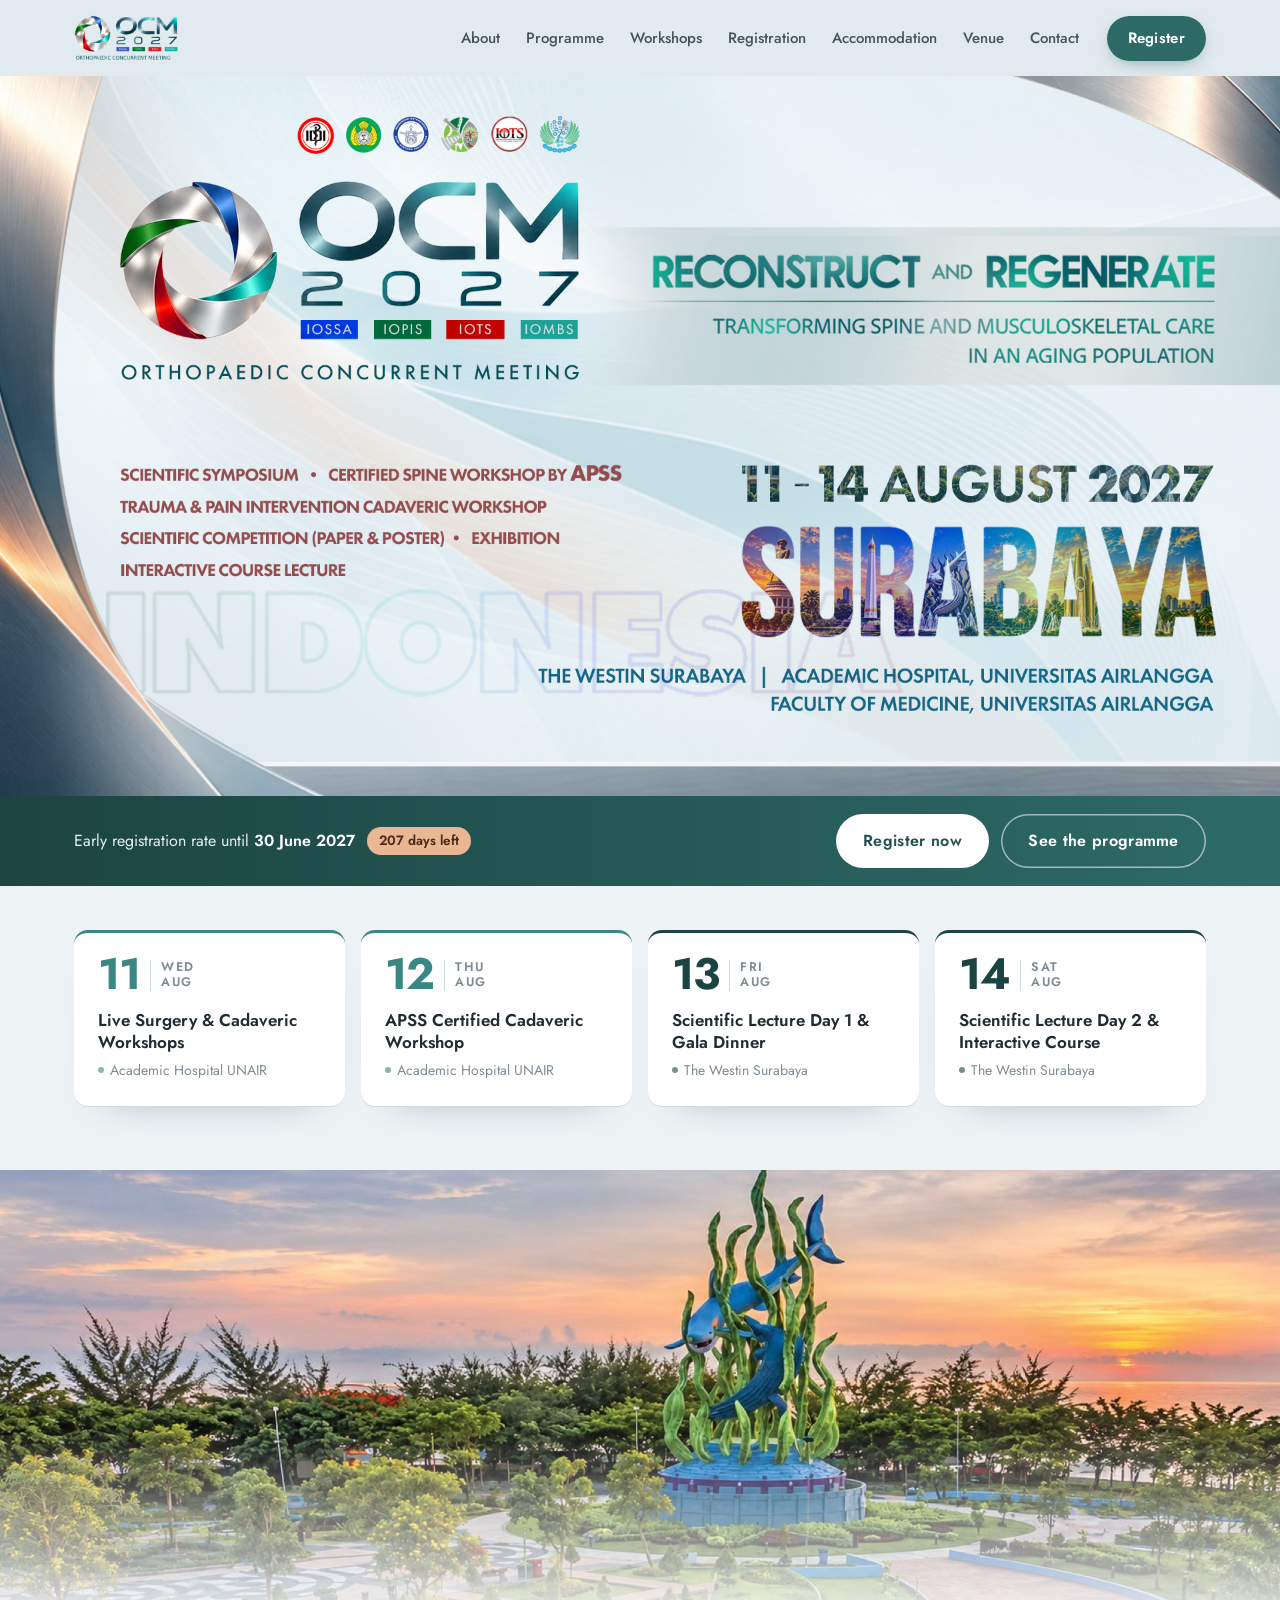
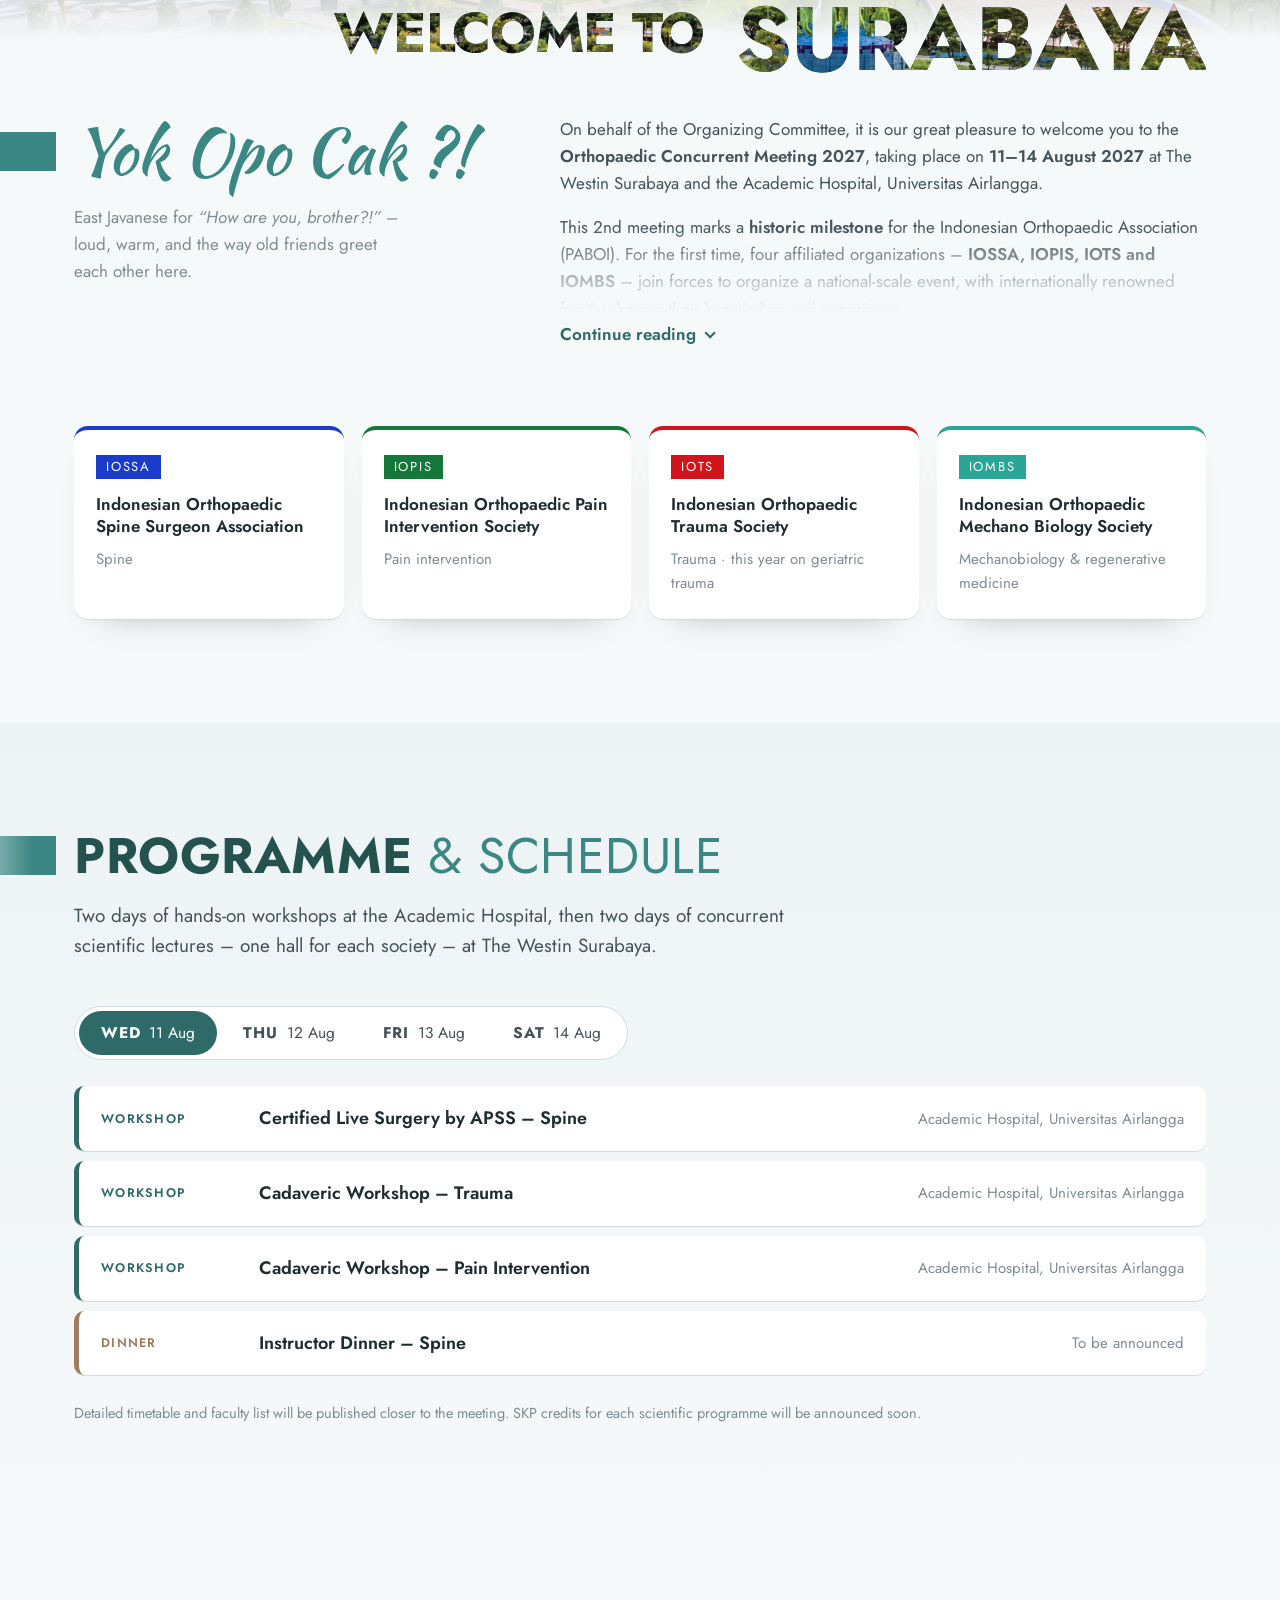
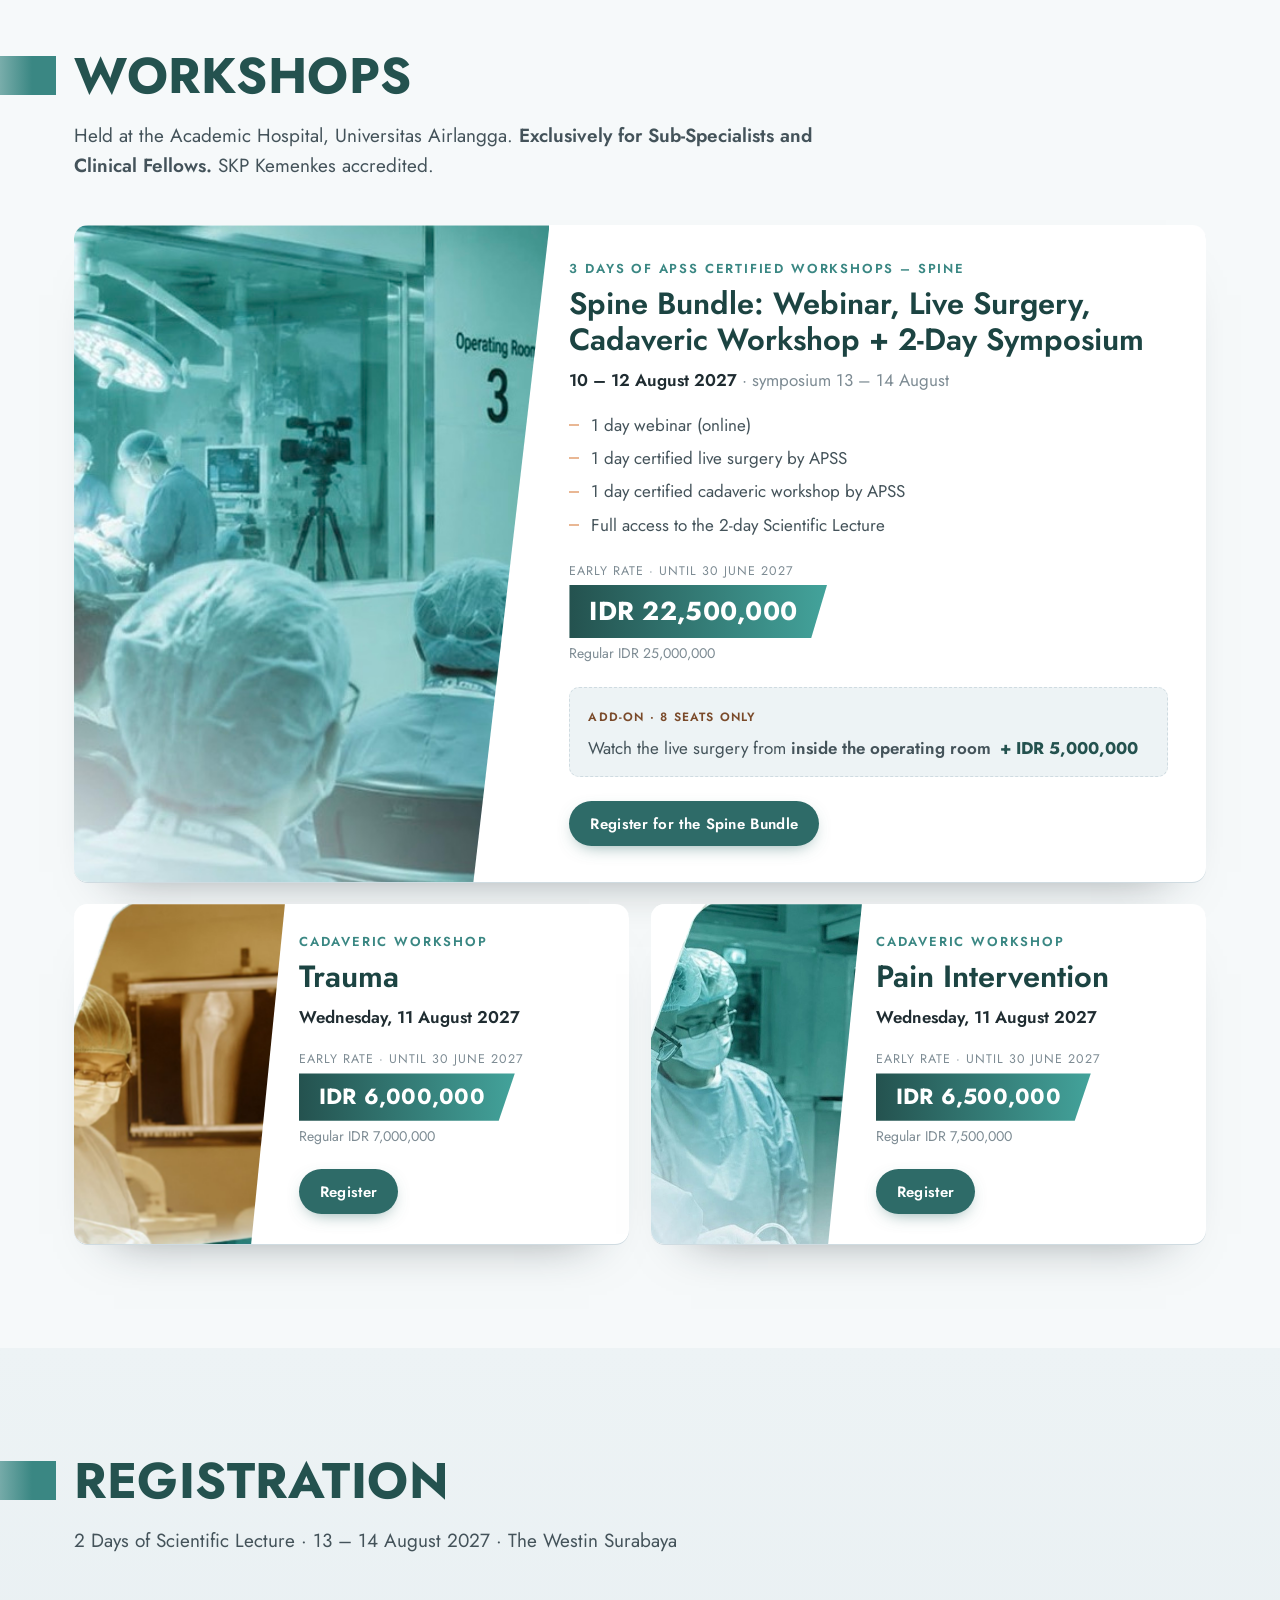
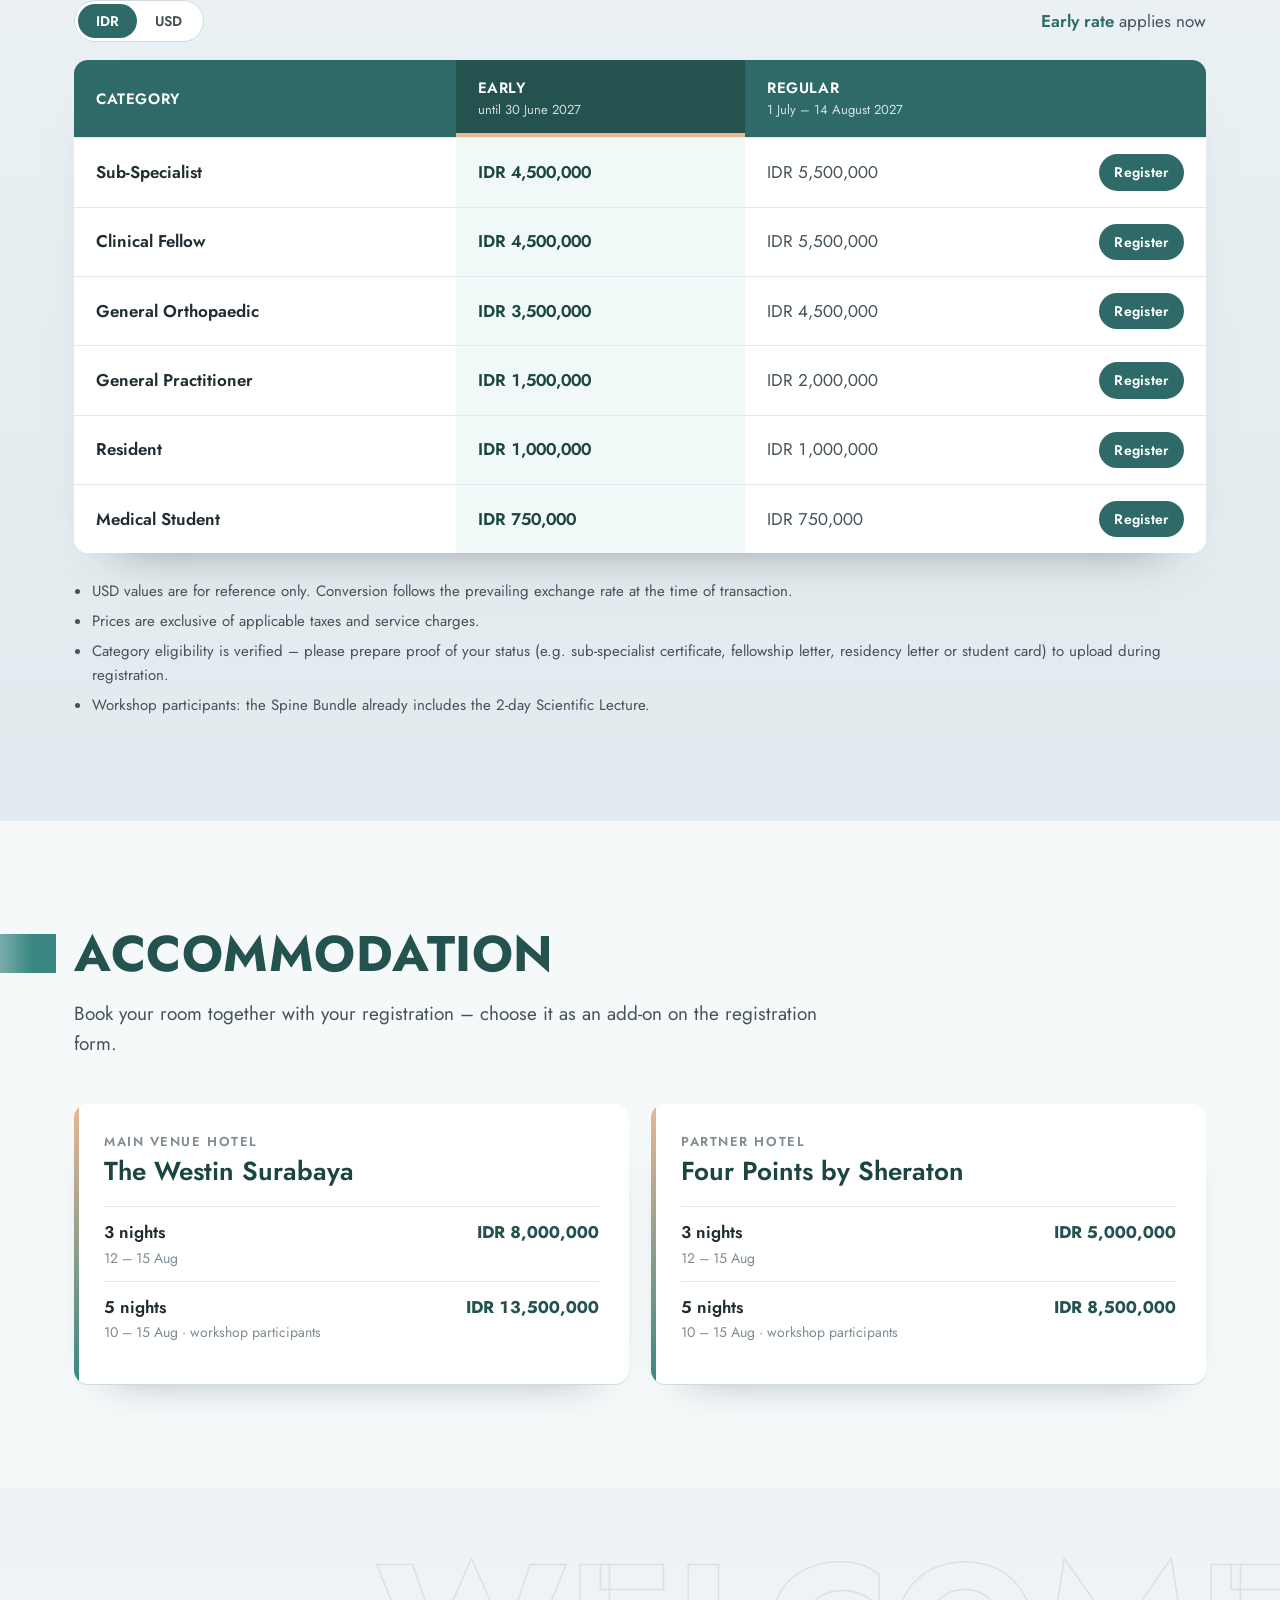
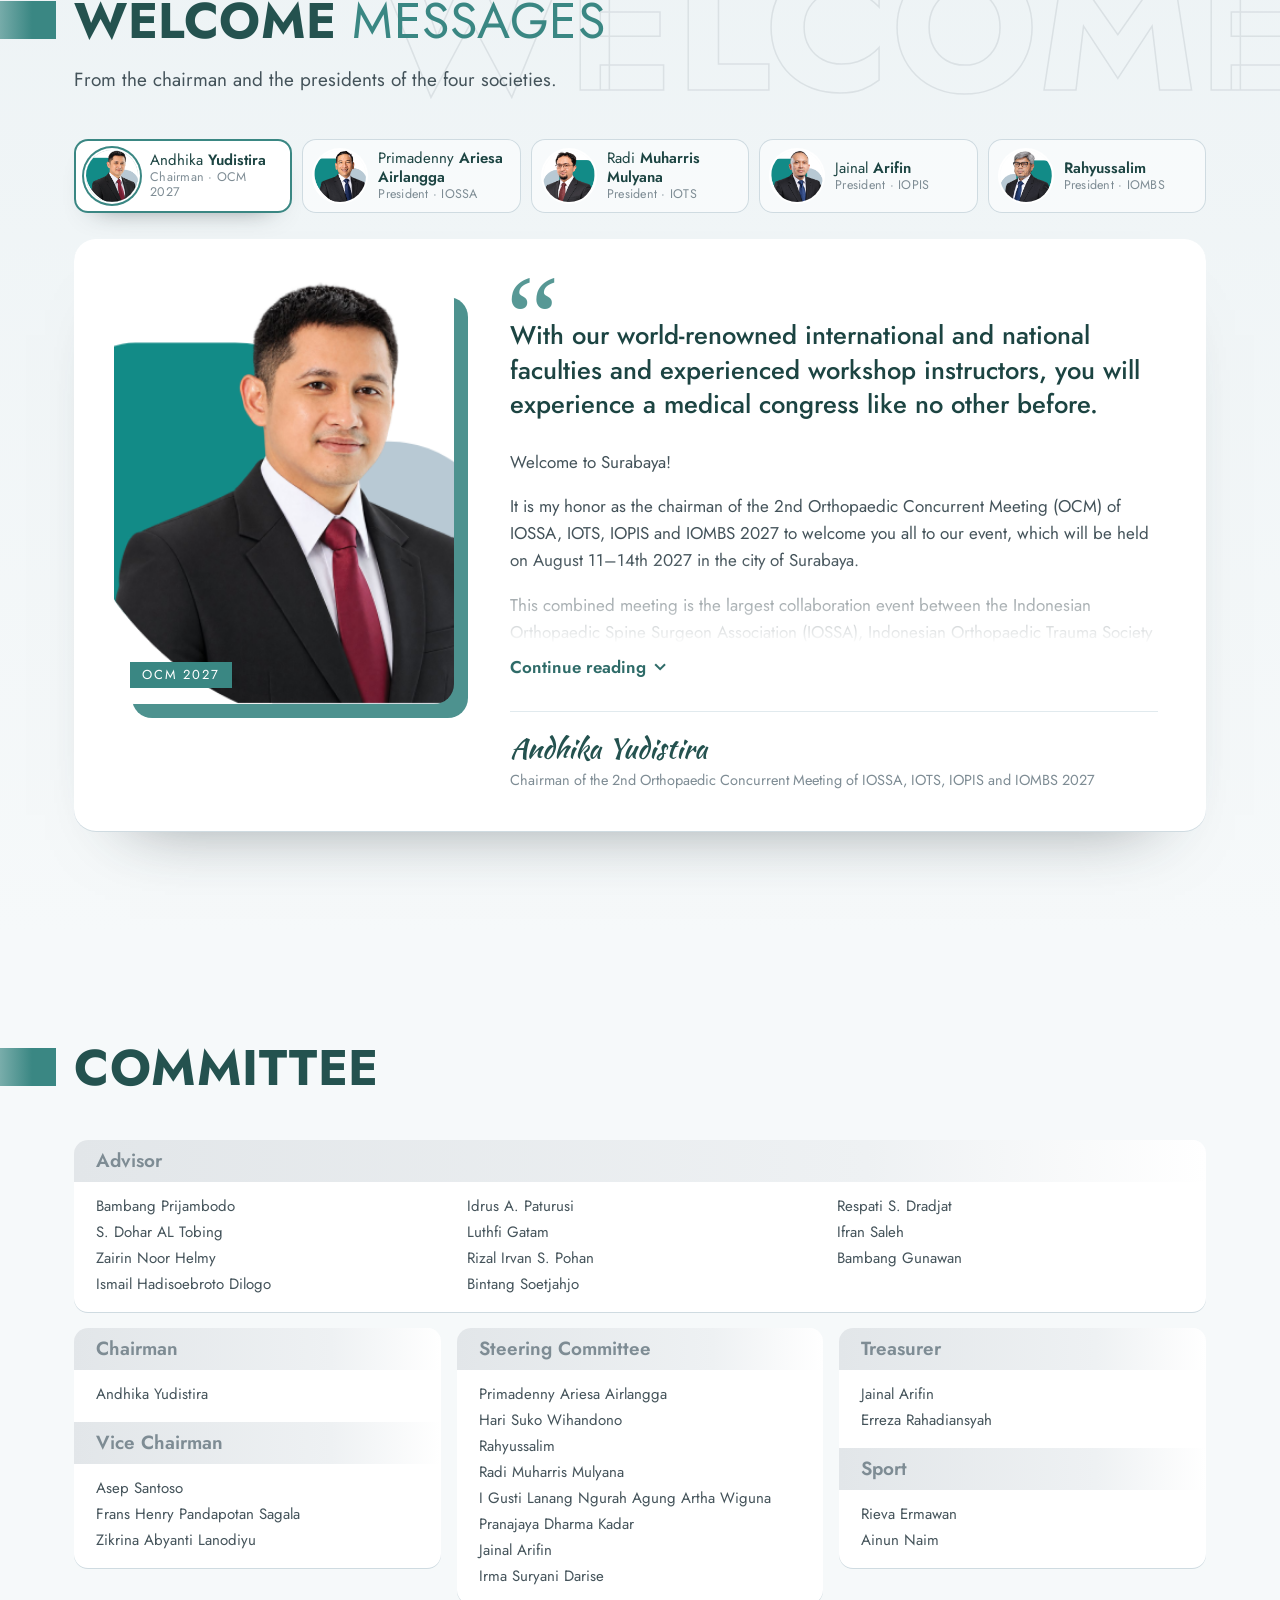
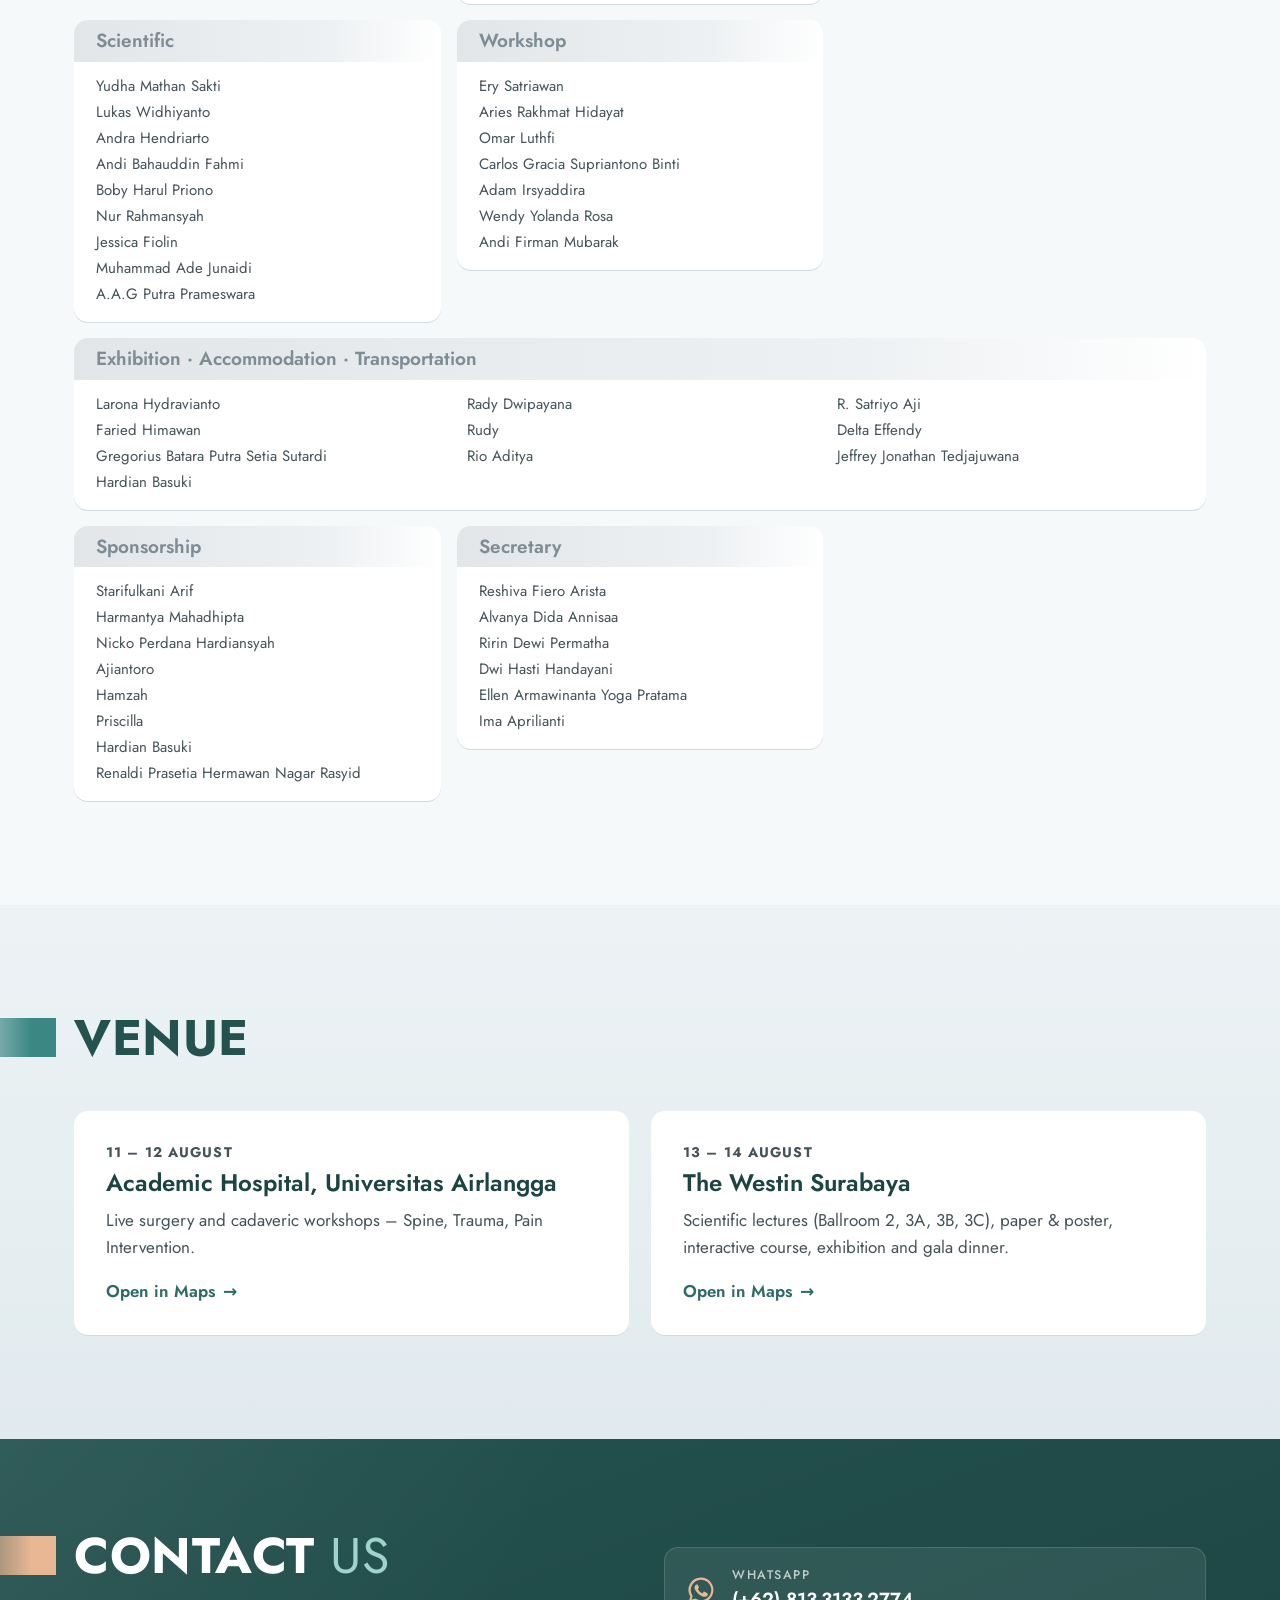
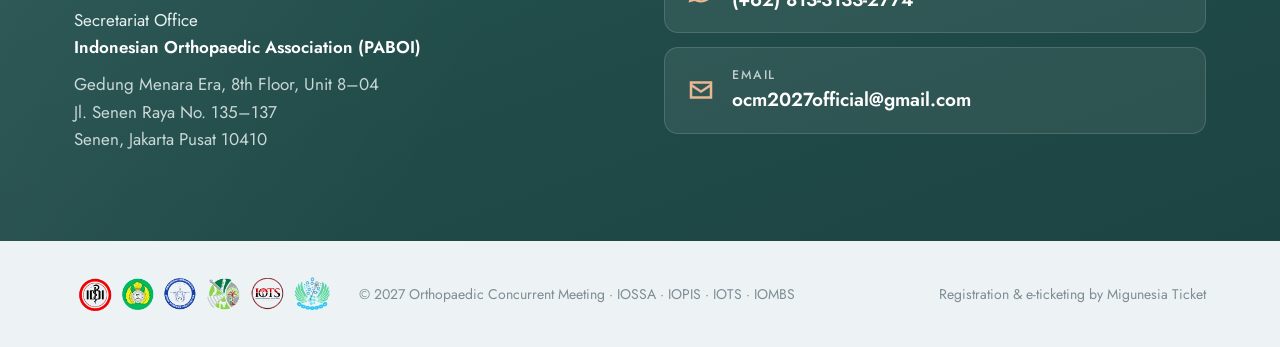
==== commit 1de8d968: "Welcome: pakai pola Continue reading yang sama dengan Welcome Messages; ganti gambar ke PNG" ====
--- a/index.html
+++ b/index.html
@@ -9,7 +9,7 @@
   <meta property="og:title" content="OCM 2027 · Reconstruct and Regenerate">
   <meta property="og:description" content="Transforming spine and musculoskeletal care in an aging population. Surabaya, 11–14 August 2027.">
   <meta property="og:image" content="assets/img/og-image.jpg">
-  <link rel="icon" href="assets/img/logo-ring.jpg">
+  <link rel="icon" href="assets/img/logo-ring.png" type="image/png">
   <link rel="preconnect" href="https://fonts.googleapis.com">
   <link rel="preconnect" href="https://fonts.gstatic.com" crossorigin>
   <link href="https://fonts.googleapis.com/css2?family=Jost:wght@300;400;500;600;700&family=Kaushan+Script&display=swap" rel="stylesheet">
@@ -21,7 +21,7 @@
 <header class="site-header" id="top">
   <div class="wrap header-inner">
     <a class="brand" href="#top" aria-label="OCM 2027 home">
-      <img src="assets/img/logo-ocm-2027.jpg" alt="OCM 2027 – Orthopaedic Concurrent Meeting" class="brand-logo">
+      <img src="assets/img/logo-ocm-2027.png" alt="OCM 2027 – Orthopaedic Concurrent Meeting" class="brand-logo">
     </a>
     <nav class="main-nav" aria-label="Main">
       <a href="#about">About</a>
@@ -126,17 +126,17 @@
       <p class="welcome-gloss">East Javanese for <i>“How are you, brother?!”</i> – loud, warm, and the way old friends greet each other here.</p>
     </div>
     <div class="welcome-text">
+      <div class="msg-body welcome-body" id="wb-about">
       <p>On behalf of the Organizing Committee, it is our great pleasure to welcome you to the <b>Orthopaedic Concurrent Meeting 2027</b>, taking place on <b>11–14 August 2027</b> at The Westin Surabaya and the Academic Hospital, Universitas Airlangga.</p>
       <p>This 2nd meeting marks a <b>historic milestone</b> for the Indonesian Orthopaedic Association (PABOI). For the first time, four affiliated organizations – <b>IOSSA, IOPIS, IOTS and IOMBS</b> – join forces to organize a national-scale event, with internationally renowned faculty sharing their knowledge and experience.</p>
-      <details class="more">
-        <summary>Read the full welcome</summary>
         <p>The meeting will feature internationally renowned experts who will share their knowledge, insights, and experience. Their participation offers an opportunity to learn from global leaders, exchange ideas, and build professional networks with colleagues and experts from the international orthopaedic community.</p>
         <p>This collaboration reflects our shared commitment to unity, scientific advancement, and the improvement of orthopaedic care in Indonesia. We hope the scientific sessions, discussions, presentations, and supporting activities will inspire new ideas, strengthen cooperation across subspecialties, and contribute to better patient care.</p>
         <p>Beyond the scientific programme, we invite you to experience the warmth and distinctive character of Surabaya and East Java. The people of East Java are known for being outspoken, straightforward, expressive, and spirited. Their loud way of speaking and seemingly rough, informal greetings are often signs of familiarity and genuine closeness rather than disrespect. Behind this bold communication style is a warm-hearted culture that values sincerity, solidarity, and togetherness.</p>
         <p>We also encourage you to discover Surabaya, the City of Heroes, enjoy its local cuisine, and explore East Java’s natural beauty, from captivating coastlines to breathtaking mountain scenery.</p>
         <p>May this meeting bring valuable knowledge, lasting connections, and new collaborations. We wish you a productive and enjoyable experience, and memories during your stay.</p>
         <p class="script-sm">We look forward to welcoming you to Surabaya!</p>
-      </details>
+      </div>
+      <button class="msg-more" aria-expanded="false" aria-controls="wb-about">Continue reading</button>
     </div>
   </div>
 
@@ -249,7 +249,7 @@
 
     <div class="ws-pair">
       <article class="ws">
-        <div class="ws-photo"><img src="assets/img/photo-trauma.jpg" alt="Radiographs of the lower limb on a light box" loading="lazy"></div>
+        <div class="ws-photo"><img src="assets/img/photo-trauma.png" alt="Radiographs of the lower limb on a light box" loading="lazy"></div>
         <div class="ws-body">
           <p class="ws-kicker">Cadaveric Workshop</p>
           <h3>Trauma</h3>
@@ -259,7 +259,7 @@
         </div>
       </article>
       <article class="ws">
-        <div class="ws-photo"><img src="assets/img/photo-pain.jpg" alt="Surgeon in scrubs and mask" loading="lazy"></div>
+        <div class="ws-photo"><img src="assets/img/photo-pain.png" alt="Surgeon in scrubs and mask" loading="lazy"></div>
         <div class="ws-body">
           <p class="ws-kicker">Cadaveric Workshop</p>
           <h3>Pain Intervention</h3>
@@ -347,29 +347,29 @@
     <div class="msg">
       <div class="msg-people" role="tablist" aria-label="Choose whose message to read">
         <button role="tab" id="mt-chairman" aria-controls="mp-chairman" aria-selected="true" style="--c:var(--teal-600)">
-          <img src="assets/img/portrait-chairman.jpg" alt="" loading="lazy">
+          <img src="assets/img/portrait-chairman.png" alt="" loading="lazy">
           <span class="who"><span class="who-name">Andhika <b>Yudistira</b></span><span class="who-role">Chairman · OCM 2027</span></span>
         </button>
         <button role="tab" id="mt-iossa" aria-controls="mp-iossa" aria-selected="false" tabindex="-1" style="--c:var(--iossa)">
-          <img src="assets/img/portrait-iossa.jpg" alt="" loading="lazy">
+          <img src="assets/img/portrait-iossa.png" alt="" loading="lazy">
           <span class="who"><span class="who-name">Primadenny <b>Ariesa Airlangga</b></span><span class="who-role">President · IOSSA</span></span>
         </button>
         <button role="tab" id="mt-iots" aria-controls="mp-iots" aria-selected="false" tabindex="-1" style="--c:var(--iots)">
-          <img src="assets/img/portrait-iots.jpg" alt="" loading="lazy">
+          <img src="assets/img/portrait-iots.png" alt="" loading="lazy">
           <span class="who"><span class="who-name">Radi <b>Muharris Mulyana</b></span><span class="who-role">President · IOTS</span></span>
         </button>
         <button role="tab" id="mt-iopis" aria-controls="mp-iopis" aria-selected="false" tabindex="-1" style="--c:var(--iopis)">
-          <img src="assets/img/portrait-iopis.jpg" alt="" loading="lazy">
+          <img src="assets/img/portrait-iopis.png" alt="" loading="lazy">
           <span class="who"><span class="who-name">Jainal <b>Arifin</b></span><span class="who-role">President · IOPIS</span></span>
         </button>
         <button role="tab" id="mt-iombs" aria-controls="mp-iombs" aria-selected="false" tabindex="-1" style="--c:var(--iombs)">
-          <img src="assets/img/portrait-iombs.jpg" alt="" loading="lazy">
+          <img src="assets/img/portrait-iombs.png" alt="" loading="lazy">
           <span class="who"><span class="who-name"><b>Rahyussalim</b></span><span class="who-role">President · IOMBS</span></span>
         </button>
       </div>
       <article class="msg-panel" role="tabpanel" id="mp-chairman" aria-labelledby="mt-chairman" style="--c:var(--teal-600)">
         <figure class="msg-photo">
-          <img src="assets/img/portrait-chairman.jpg" alt="Andhika Yudistira" loading="lazy">
+          <img src="assets/img/portrait-chairman.png" alt="Andhika Yudistira" loading="lazy">
           <figcaption class="msg-chip">OCM 2027</figcaption>
         </figure>
         <div class="msg-content">
@@ -388,7 +388,7 @@
       </article>
       <article class="msg-panel" role="tabpanel" id="mp-iossa" aria-labelledby="mt-iossa" style="--c:var(--iossa)" hidden>
         <figure class="msg-photo">
-          <img src="assets/img/portrait-iossa.jpg" alt="Primadenny Ariesa Airlangga" loading="lazy">
+          <img src="assets/img/portrait-iossa.png" alt="Primadenny Ariesa Airlangga" loading="lazy">
           <figcaption class="msg-chip">IOSSA</figcaption>
         </figure>
         <div class="msg-content">
@@ -407,7 +407,7 @@
       </article>
       <article class="msg-panel" role="tabpanel" id="mp-iots" aria-labelledby="mt-iots" style="--c:var(--iots)" hidden>
         <figure class="msg-photo">
-          <img src="assets/img/portrait-iots.jpg" alt="Radi Muharris Mulyana" loading="lazy">
+          <img src="assets/img/portrait-iots.png" alt="Radi Muharris Mulyana" loading="lazy">
           <figcaption class="msg-chip">IOTS</figcaption>
         </figure>
         <div class="msg-content">
@@ -425,7 +425,7 @@
       </article>
       <article class="msg-panel" role="tabpanel" id="mp-iopis" aria-labelledby="mt-iopis" style="--c:var(--iopis)" hidden>
         <figure class="msg-photo">
-          <img src="assets/img/portrait-iopis.jpg" alt="Jainal Arifin" loading="lazy">
+          <img src="assets/img/portrait-iopis.png" alt="Jainal Arifin" loading="lazy">
           <figcaption class="msg-chip">IOPIS</figcaption>
         </figure>
         <div class="msg-content">
@@ -442,7 +442,7 @@
       </article>
       <article class="msg-panel" role="tabpanel" id="mp-iombs" aria-labelledby="mt-iombs" style="--c:var(--iombs)" hidden>
         <figure class="msg-photo">
-          <img src="assets/img/portrait-iombs.jpg" alt="Rahyussalim" loading="lazy">
+          <img src="assets/img/portrait-iombs.png" alt="Rahyussalim" loading="lazy">
           <figcaption class="msg-chip">IOMBS</figcaption>
         </figure>
         <div class="msg-content">
--- a/css/style.css
+++ b/css/style.css
@@ -219,13 +219,9 @@
 }
 .welcome-gloss { color: var(--steel); max-width: 330px; }
 .welcome-text p { color: var(--ink-2); }
-.more summary {
-  cursor: pointer; color: var(--teal-700); font-weight: 600; list-style: none; display: inline-flex; align-items: center; gap: 8px;
-}
-.more summary::-webkit-details-marker { display: none; }
-.more summary::after { content: ""; width: 8px; height: 8px; border: solid currentColor; border-width: 0 2px 2px 0; transform: rotate(45deg) translateY(-3px); transition: transform .2s; }
-.more[open] summary::after { transform: rotate(-135deg) translateY(-1px); }
-.more[open] summary { margin-bottom: 16px; }
+/* same "continue reading" pattern as the welcome messages, faded into the section background */
+.welcome-body { --fade: var(--mist-0); max-height: 17em; }
+.welcome-body p:first-child { margin-top: 0; }
 .script-sm { font-family: "Kaushan Script", cursive; font-size: 24px; color: var(--teal-800); }
 
 .societies { display: grid; grid-template-columns: repeat(4, 1fr); gap: 18px; margin-top: 72px; }
@@ -419,7 +415,7 @@
 .msg-body { position: relative; max-height: 11.5em; overflow: hidden; transition: max-height .45s ease; color: var(--ink-2); }
 .msg-body::after {
   content: ""; position: absolute; left: 0; right: 0; bottom: 0; height: 5em;
-  background: linear-gradient(rgba(255, 255, 255, 0), #fff); transition: opacity .3s;
+  background: linear-gradient(transparent, var(--fade, #fff)); transition: opacity .3s; pointer-events: none;
 }
 .msg-body.is-open { max-height: none; }
 .msg-body.is-open::after { opacity: 0; }
@@ -623,7 +619,8 @@
   .msg-chip { position: static; justify-self: start; align-self: end; margin-bottom: 4px; }
   .msg-quote { font-size: 20px; margin: 0 0 18px; padding-top: 28px; }
   .msg-quote::before { font-size: 84px; top: -20px; }
-  .msg-body { max-height: 13em; font-size: 15.5px; }
+  .msg-panel .msg-body { max-height: 13em; font-size: 15.5px; }
+  .welcome-body { max-height: 19em; }
   .msg-sign-name { font-size: 24px; }
 
   .committee-grid { grid-template-columns: 1fr; }
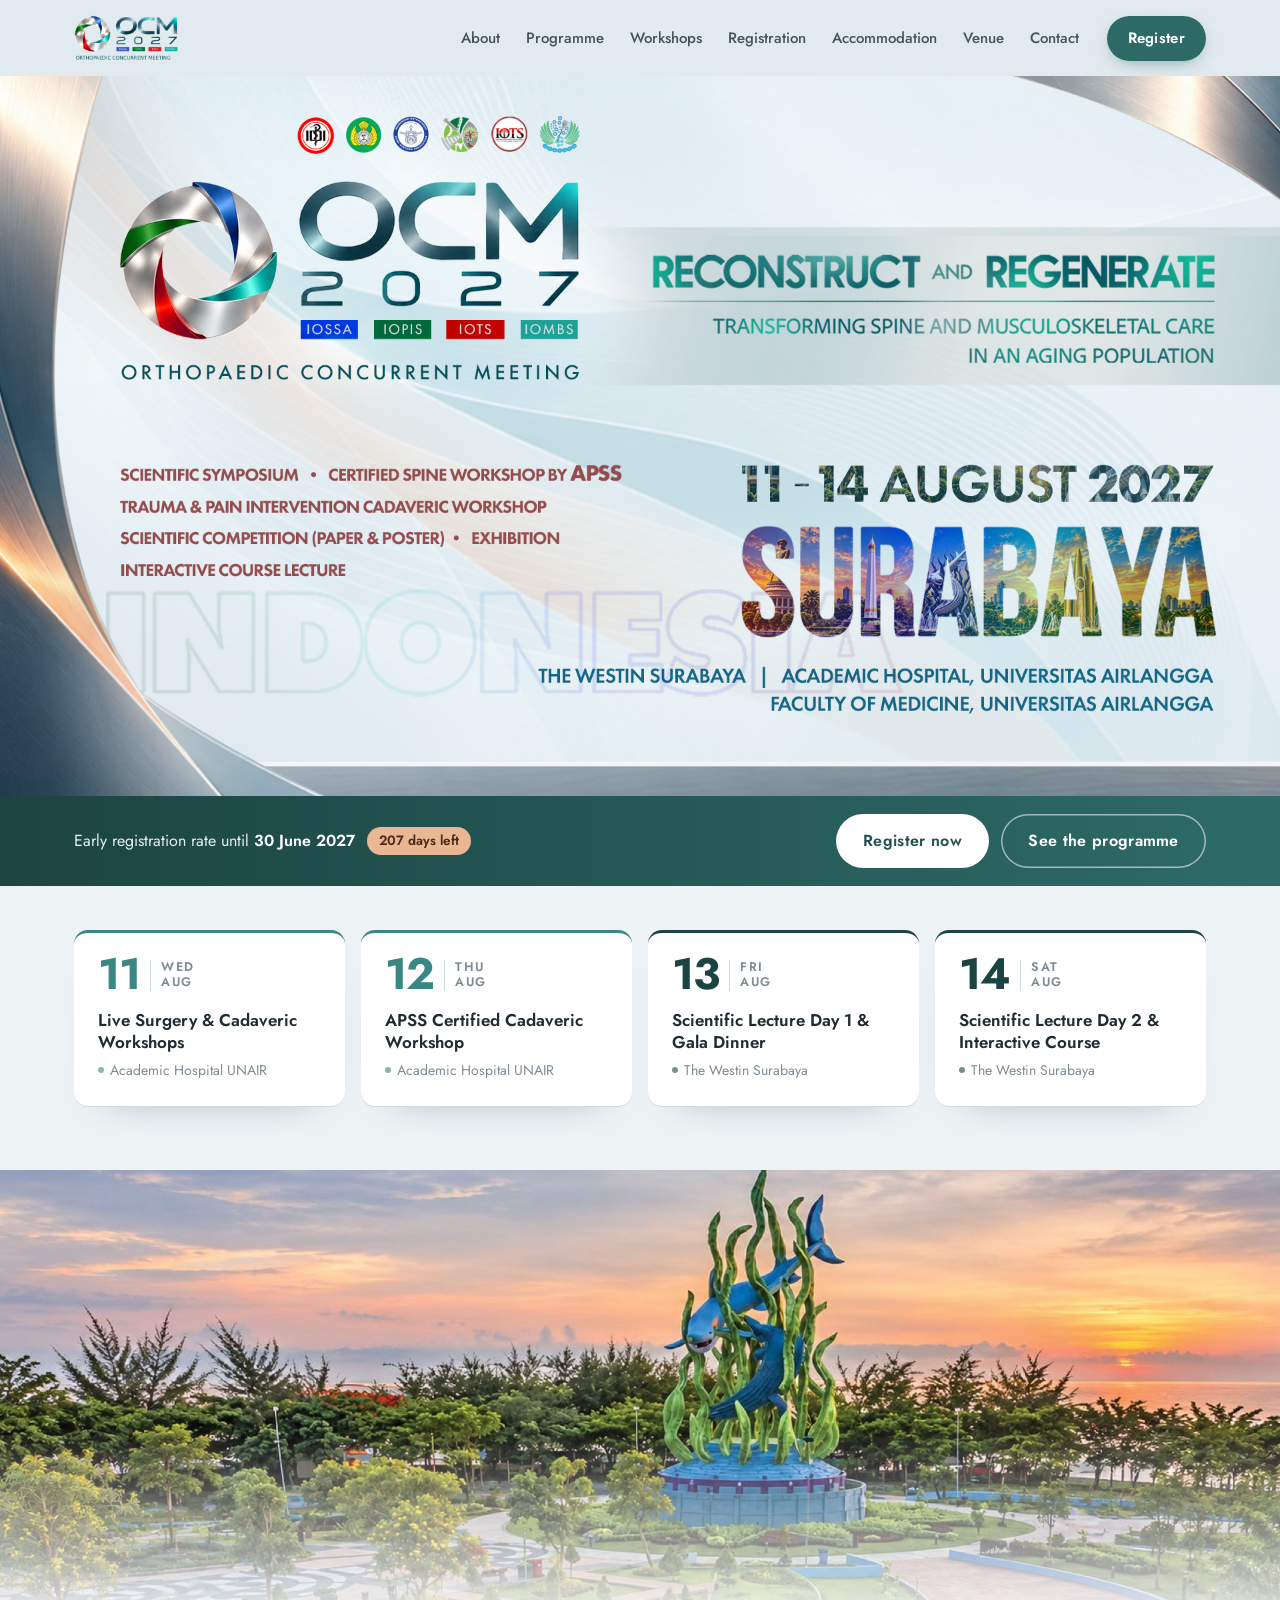
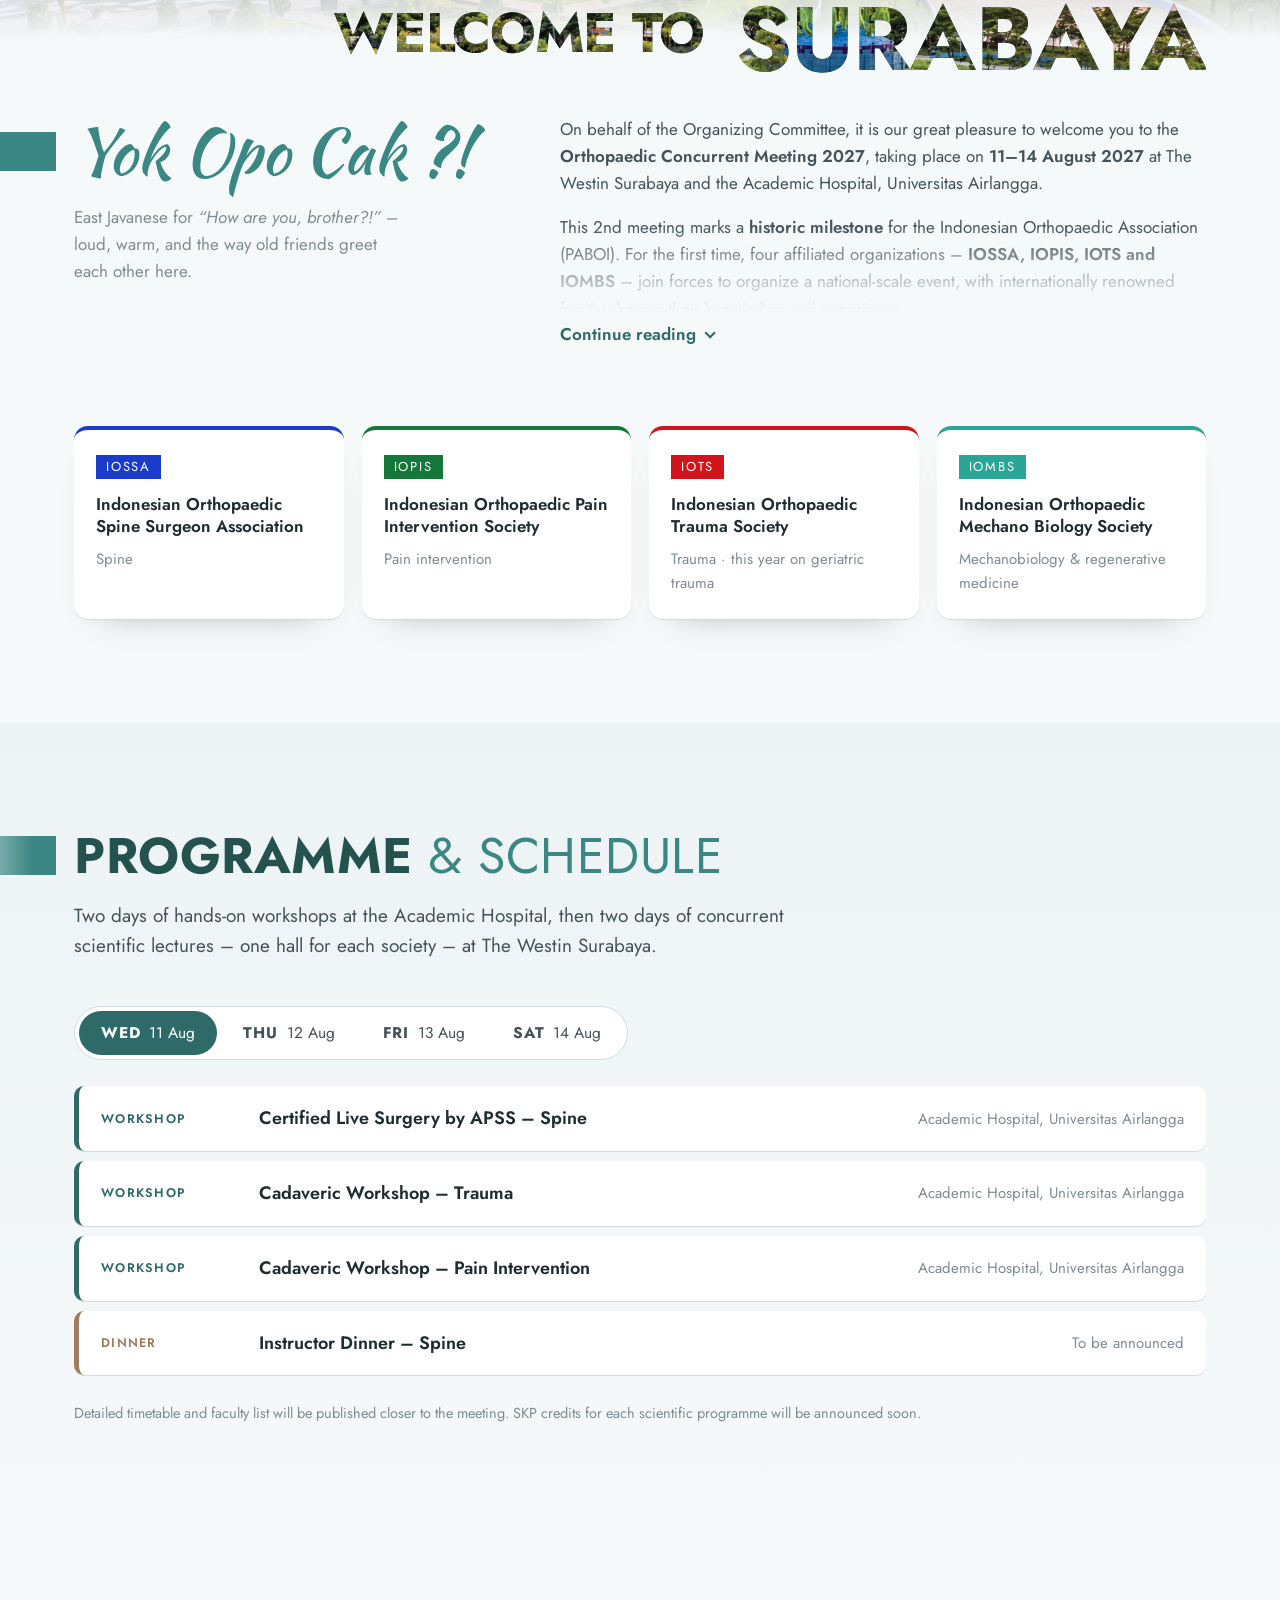
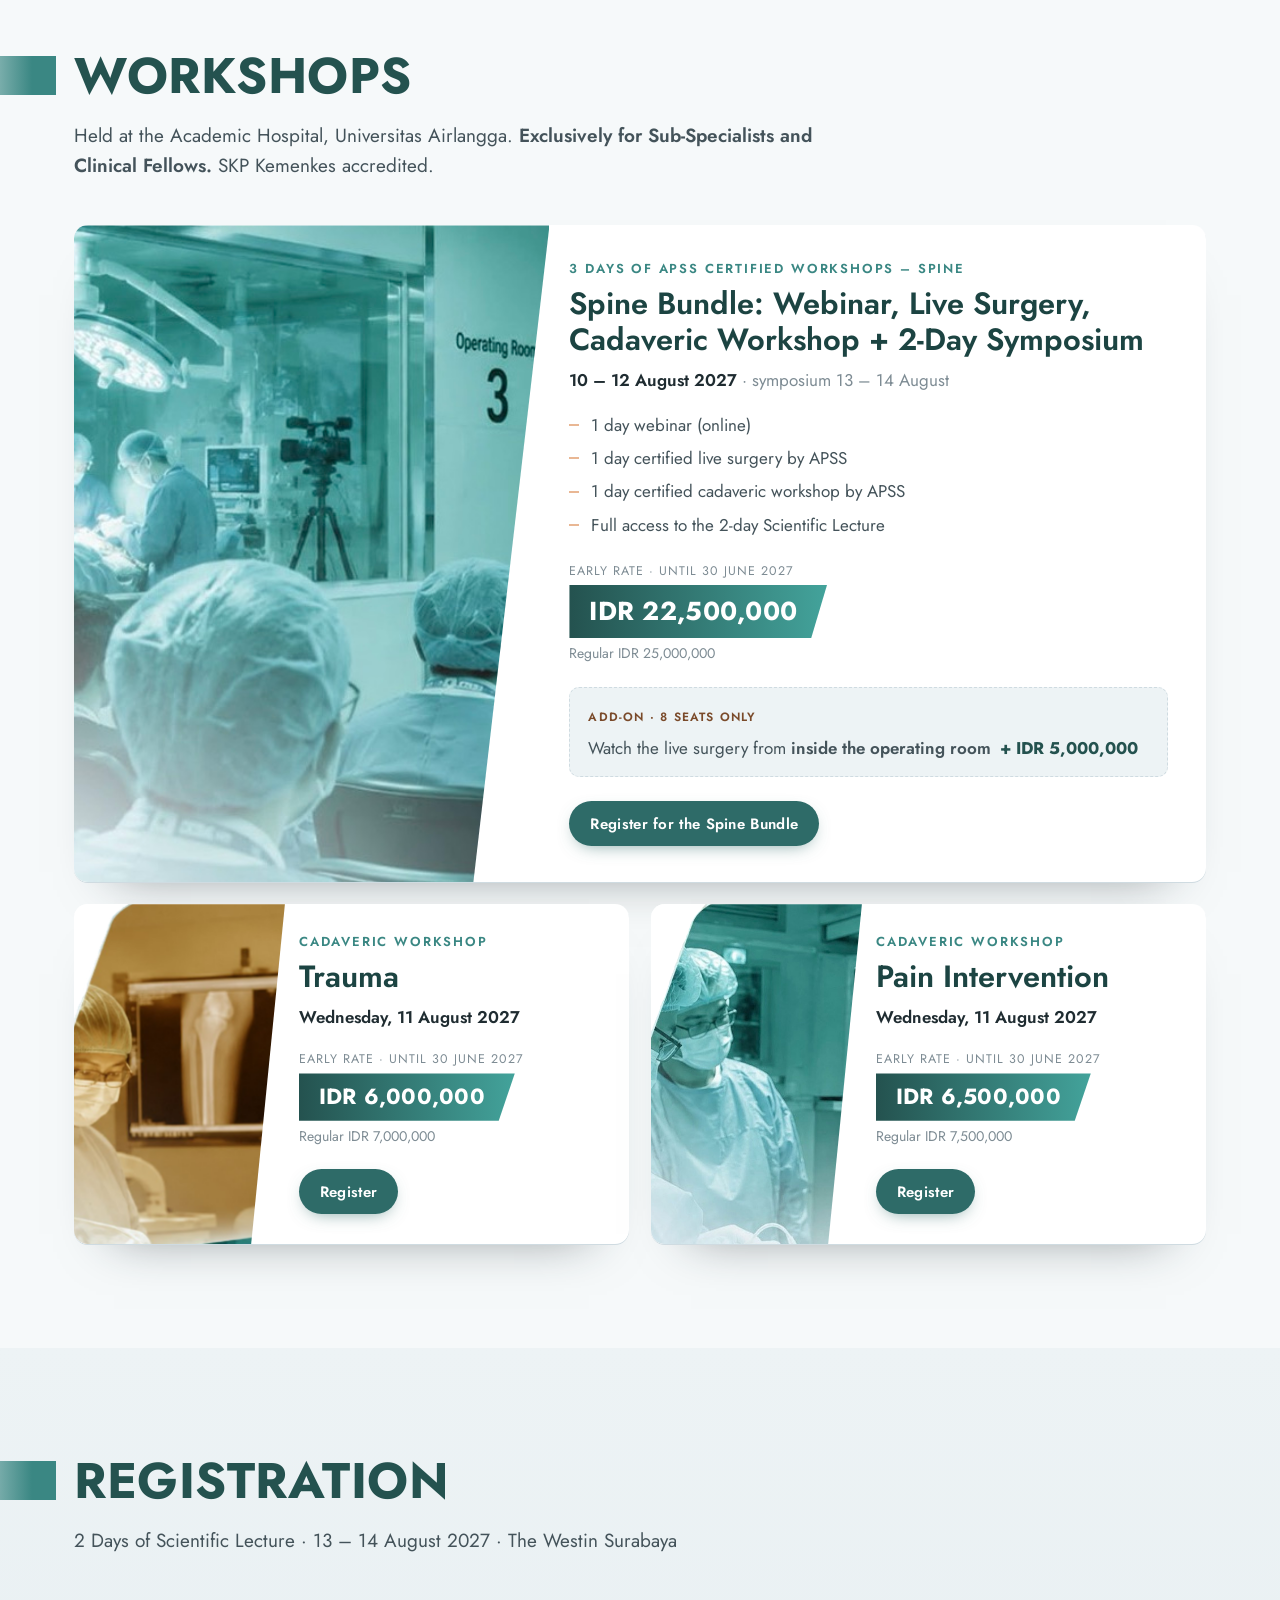
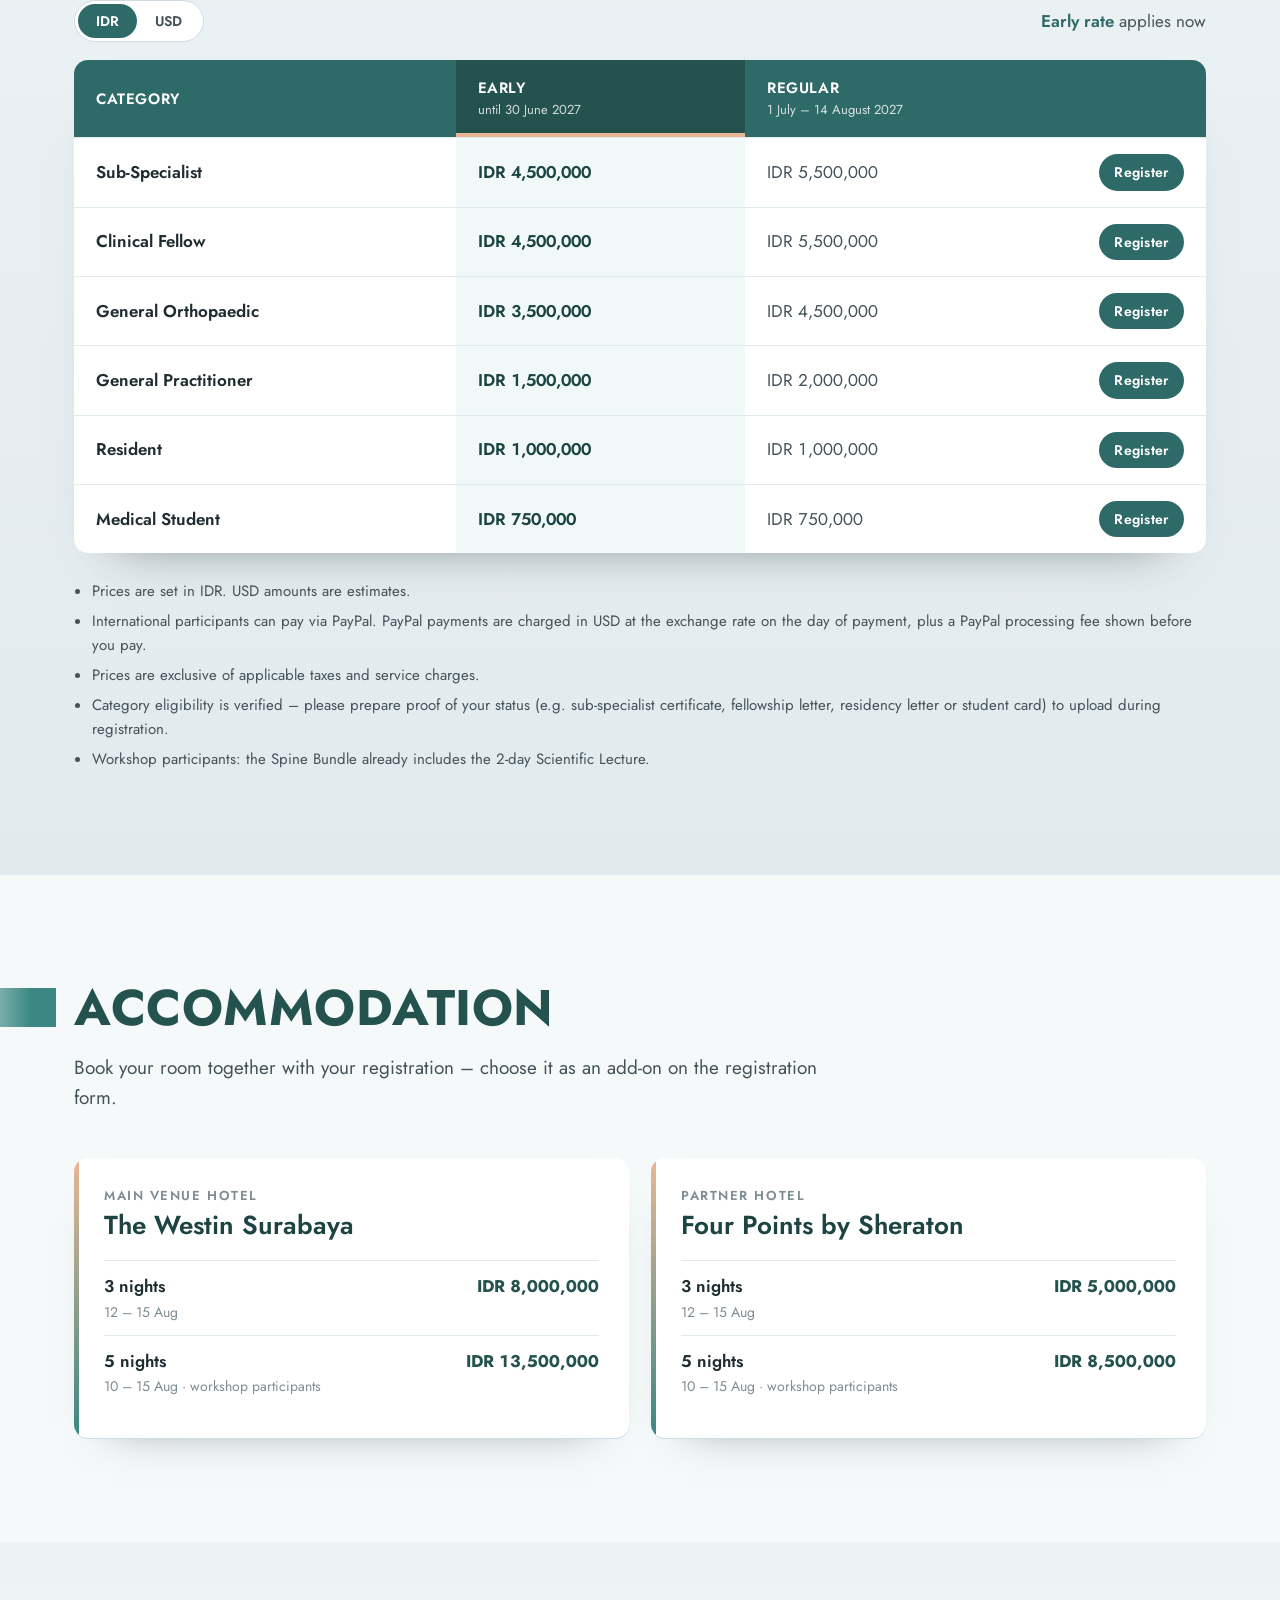
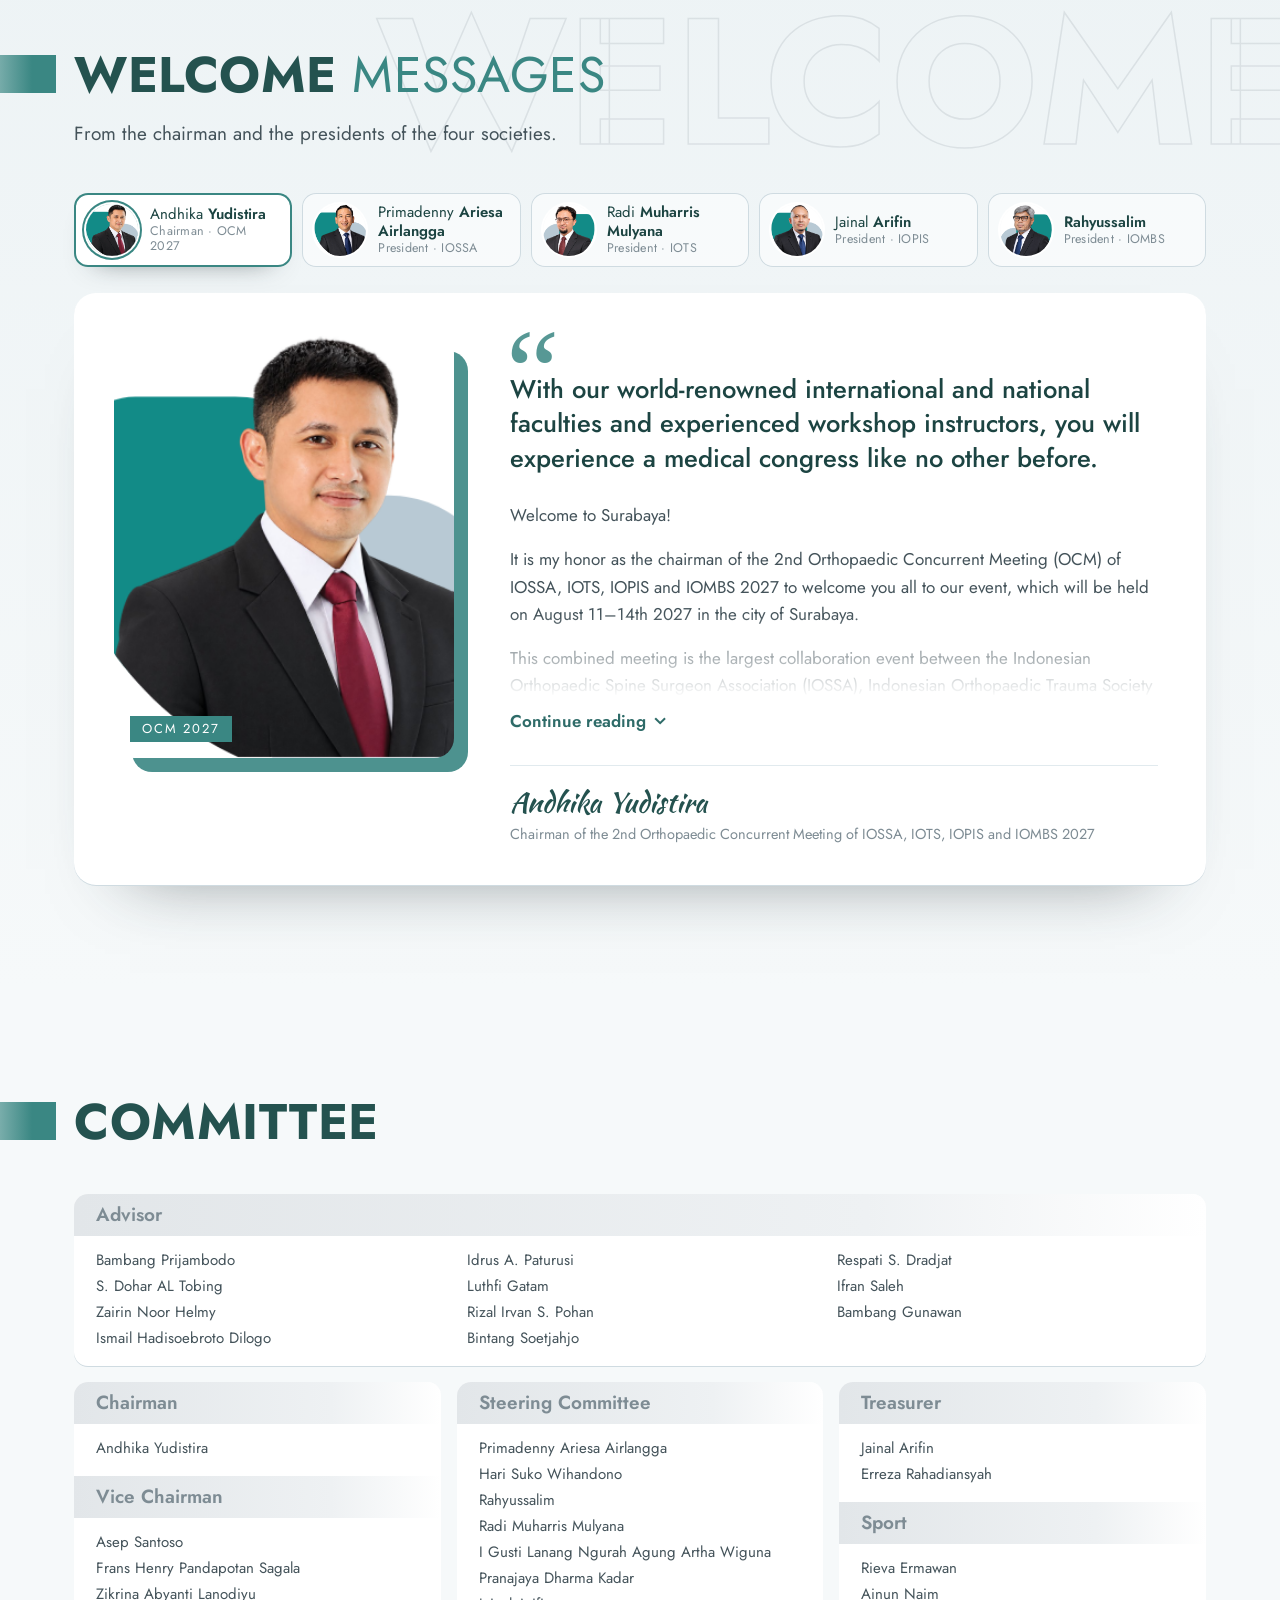
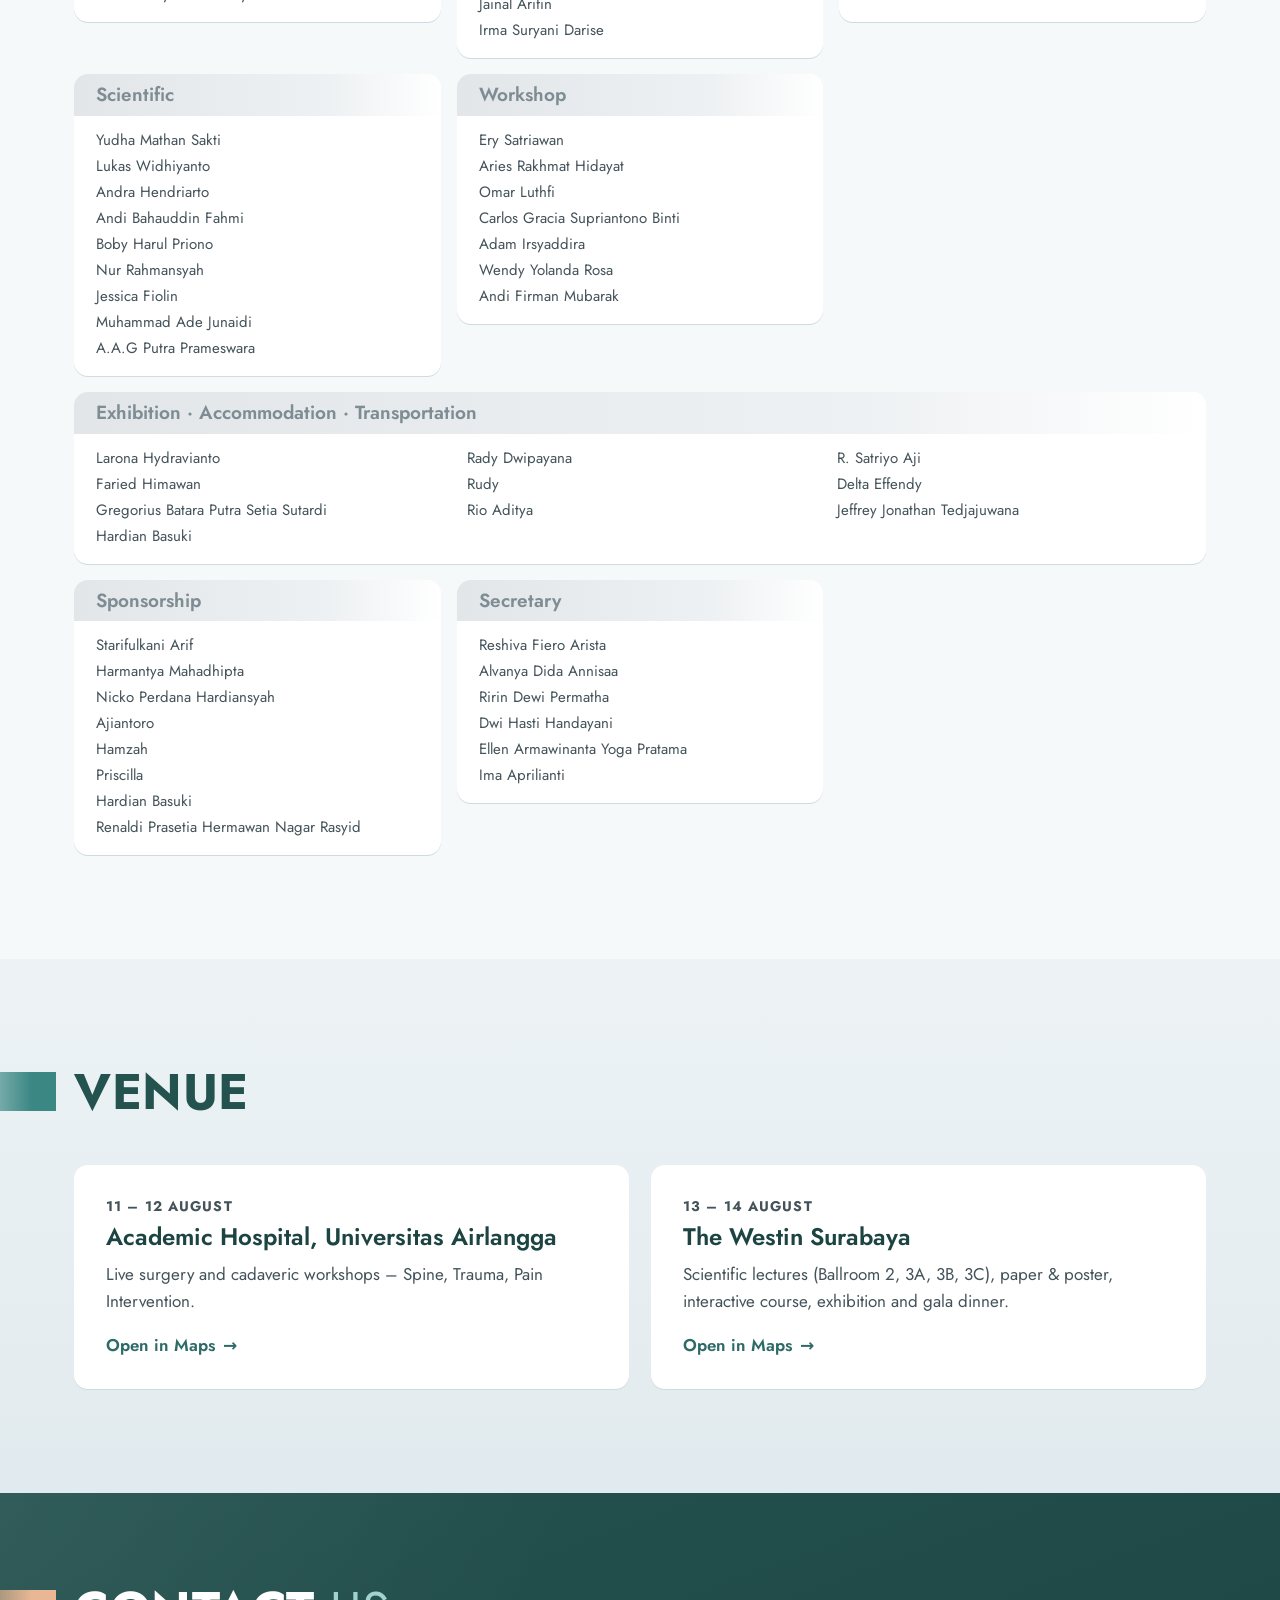
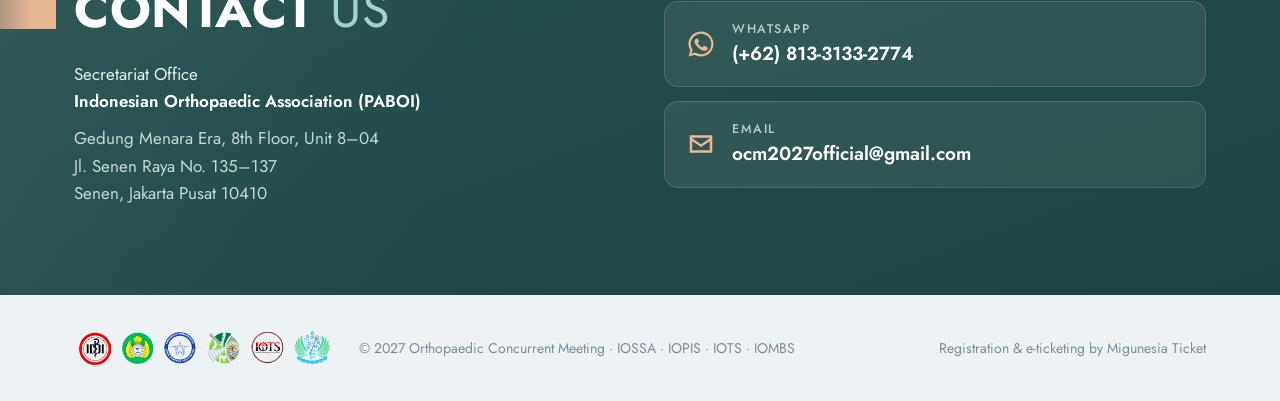
==== commit ecfbd70c: "Harga USD: kurs hari ini (sumber sama dengan embed), label ≈, catatan PayPal" ====
--- a/index.html
+++ b/index.html
@@ -301,7 +301,8 @@
     </table>
 
     <ul class="notes">
-      <li>USD values are for reference only. Conversion follows the prevailing exchange rate at the time of transaction.</li>
+      <li>Prices are set in IDR. USD amounts are estimates.<span data-fx-rate></span></li>
+      <li>International participants can pay via PayPal. PayPal payments are charged in USD at the exchange rate on the day of payment, plus a PayPal processing fee shown before you pay.</li>
       <li>Prices are exclusive of applicable taxes and service charges.</li>
       <li>Category eligibility is verified – please prepare proof of your status (e.g. sub-specialist certificate, fellowship letter, residency letter or student card) to upload during registration.</li>
       <li>Workshop participants: the Spine Bundle already includes the 2-day Scientific Lecture.</li>
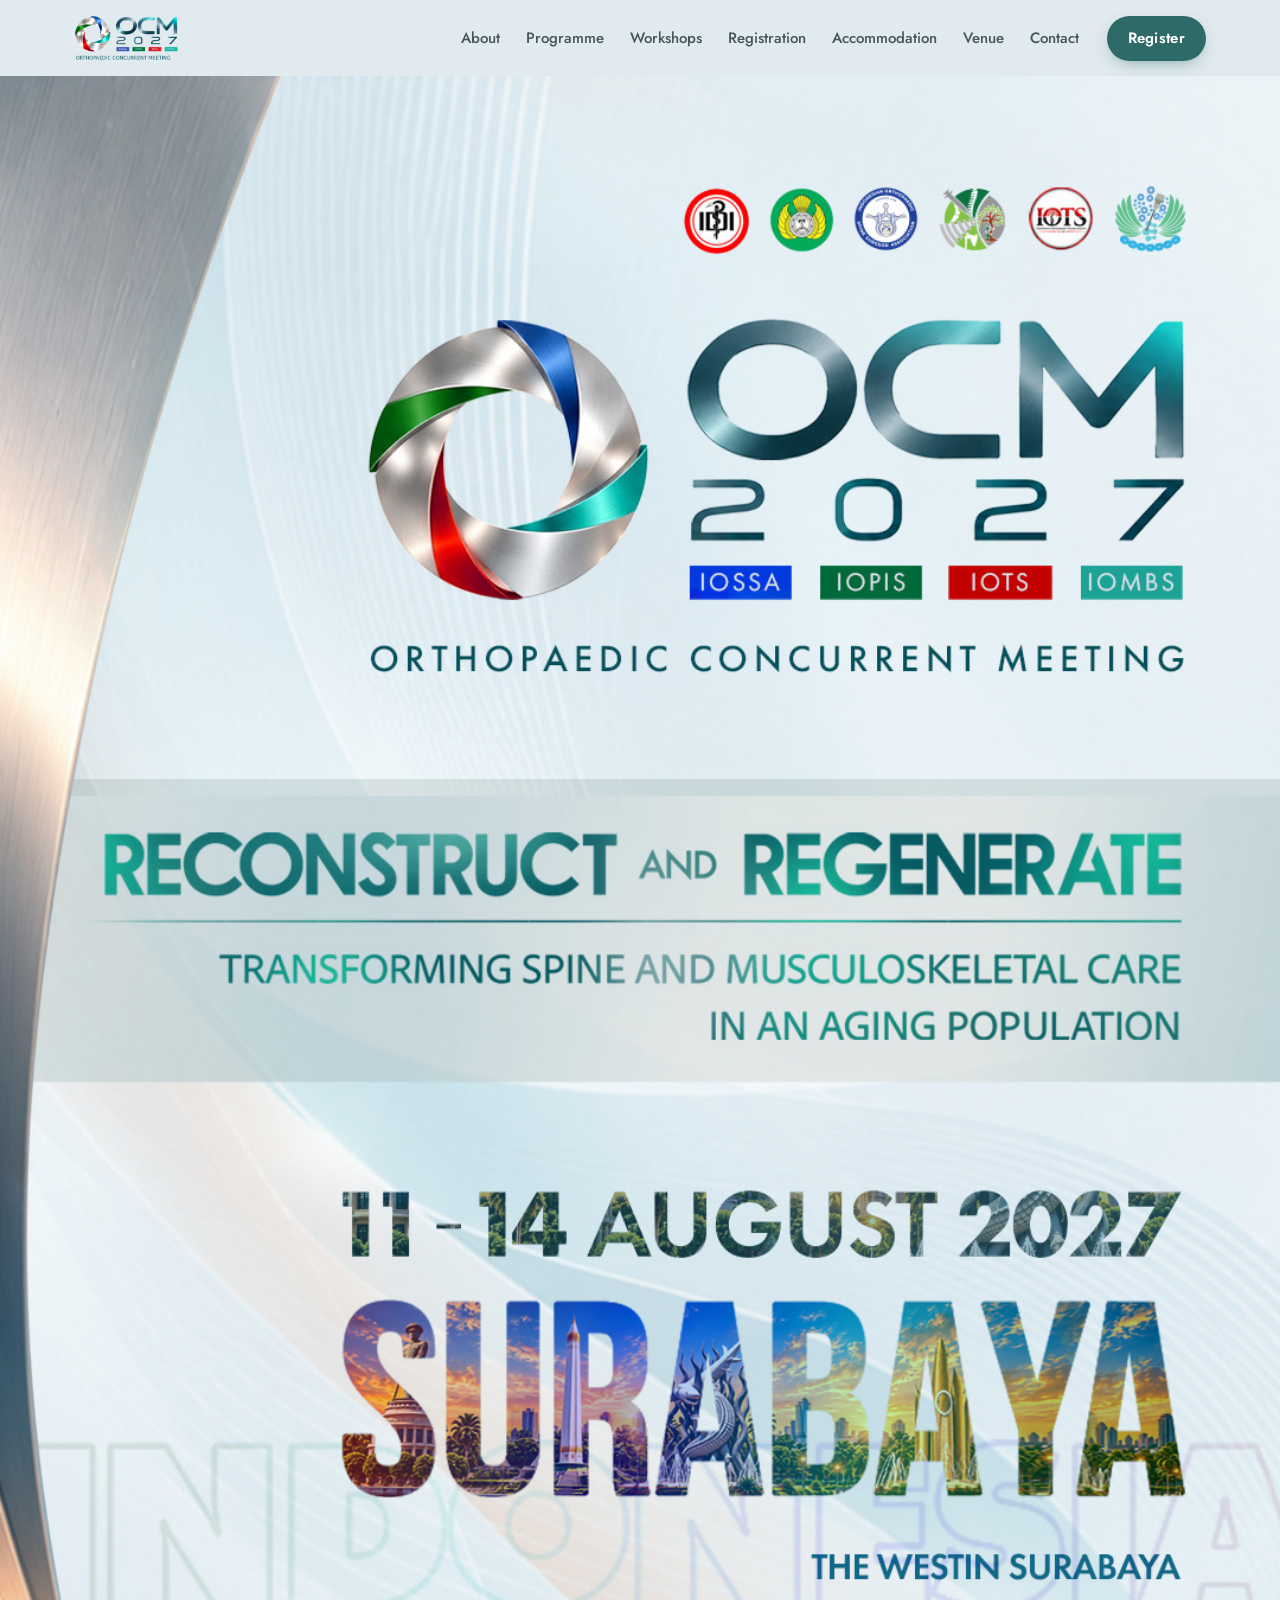
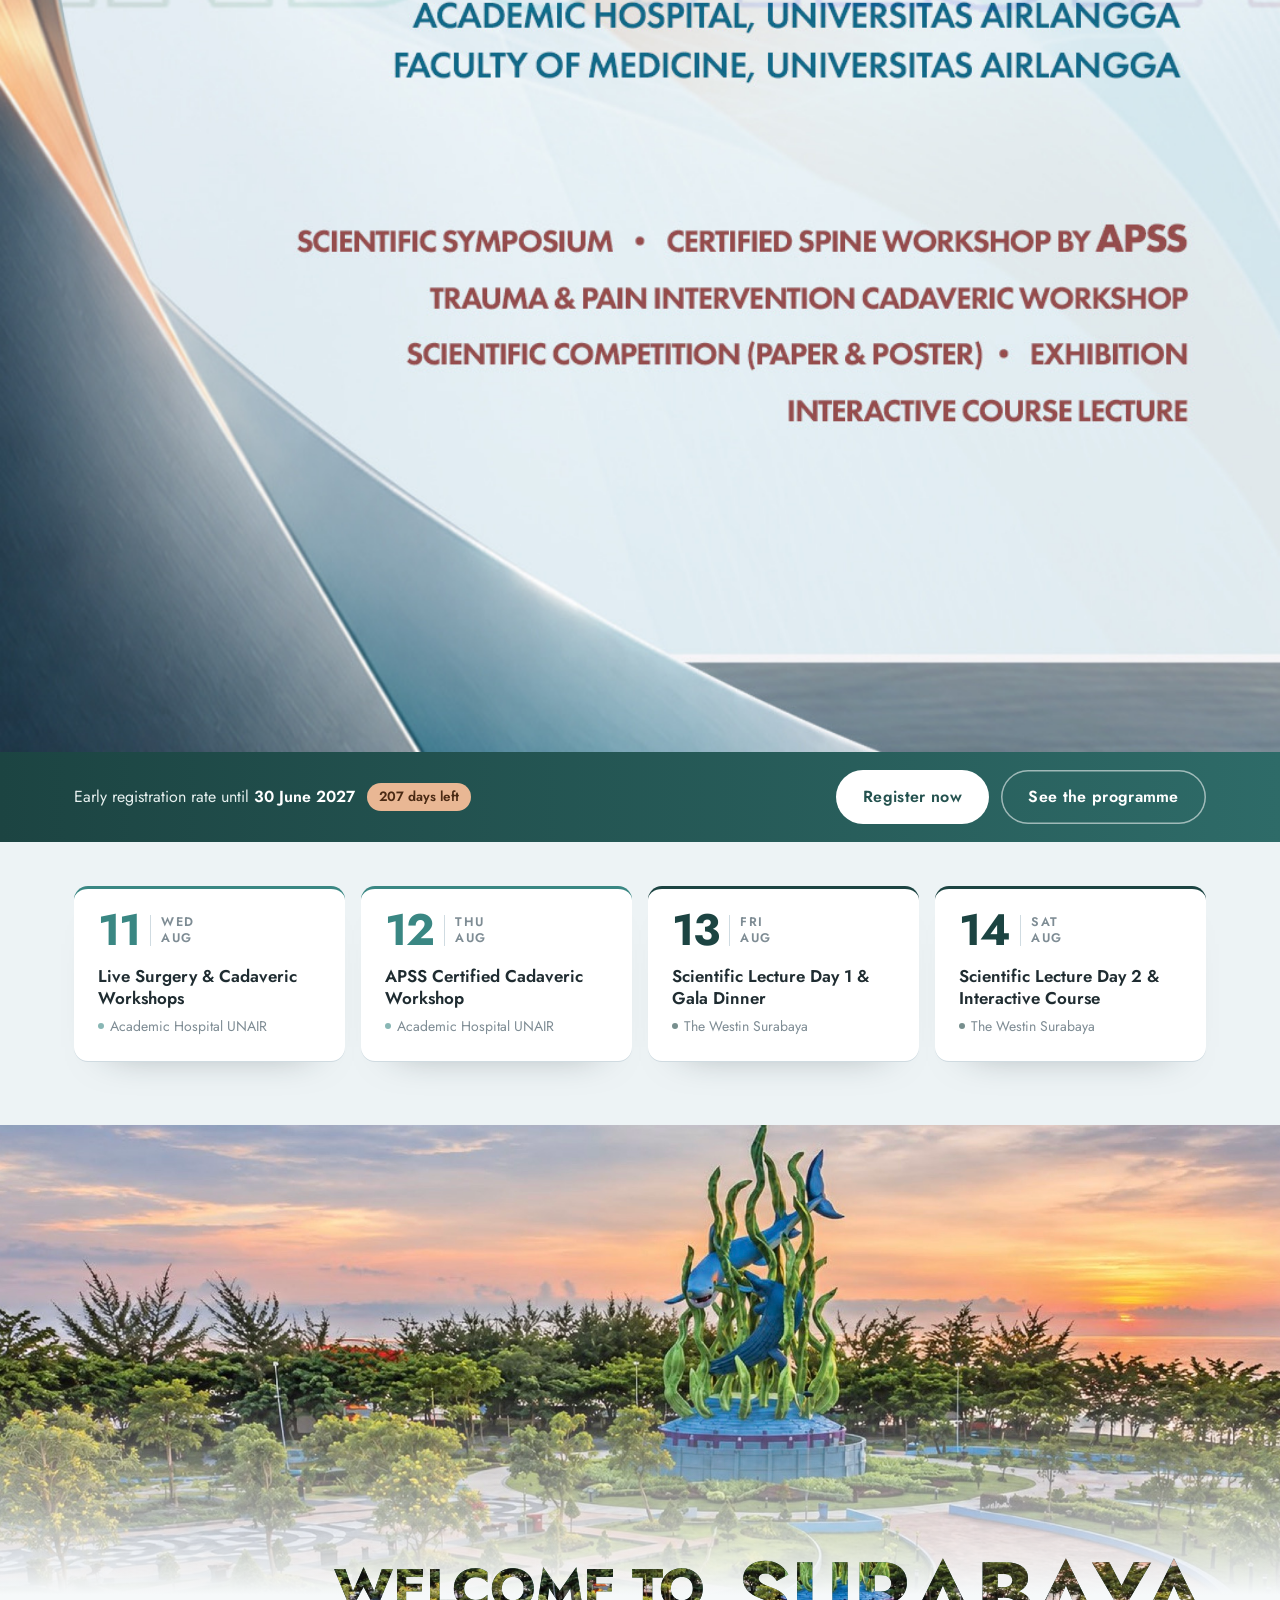
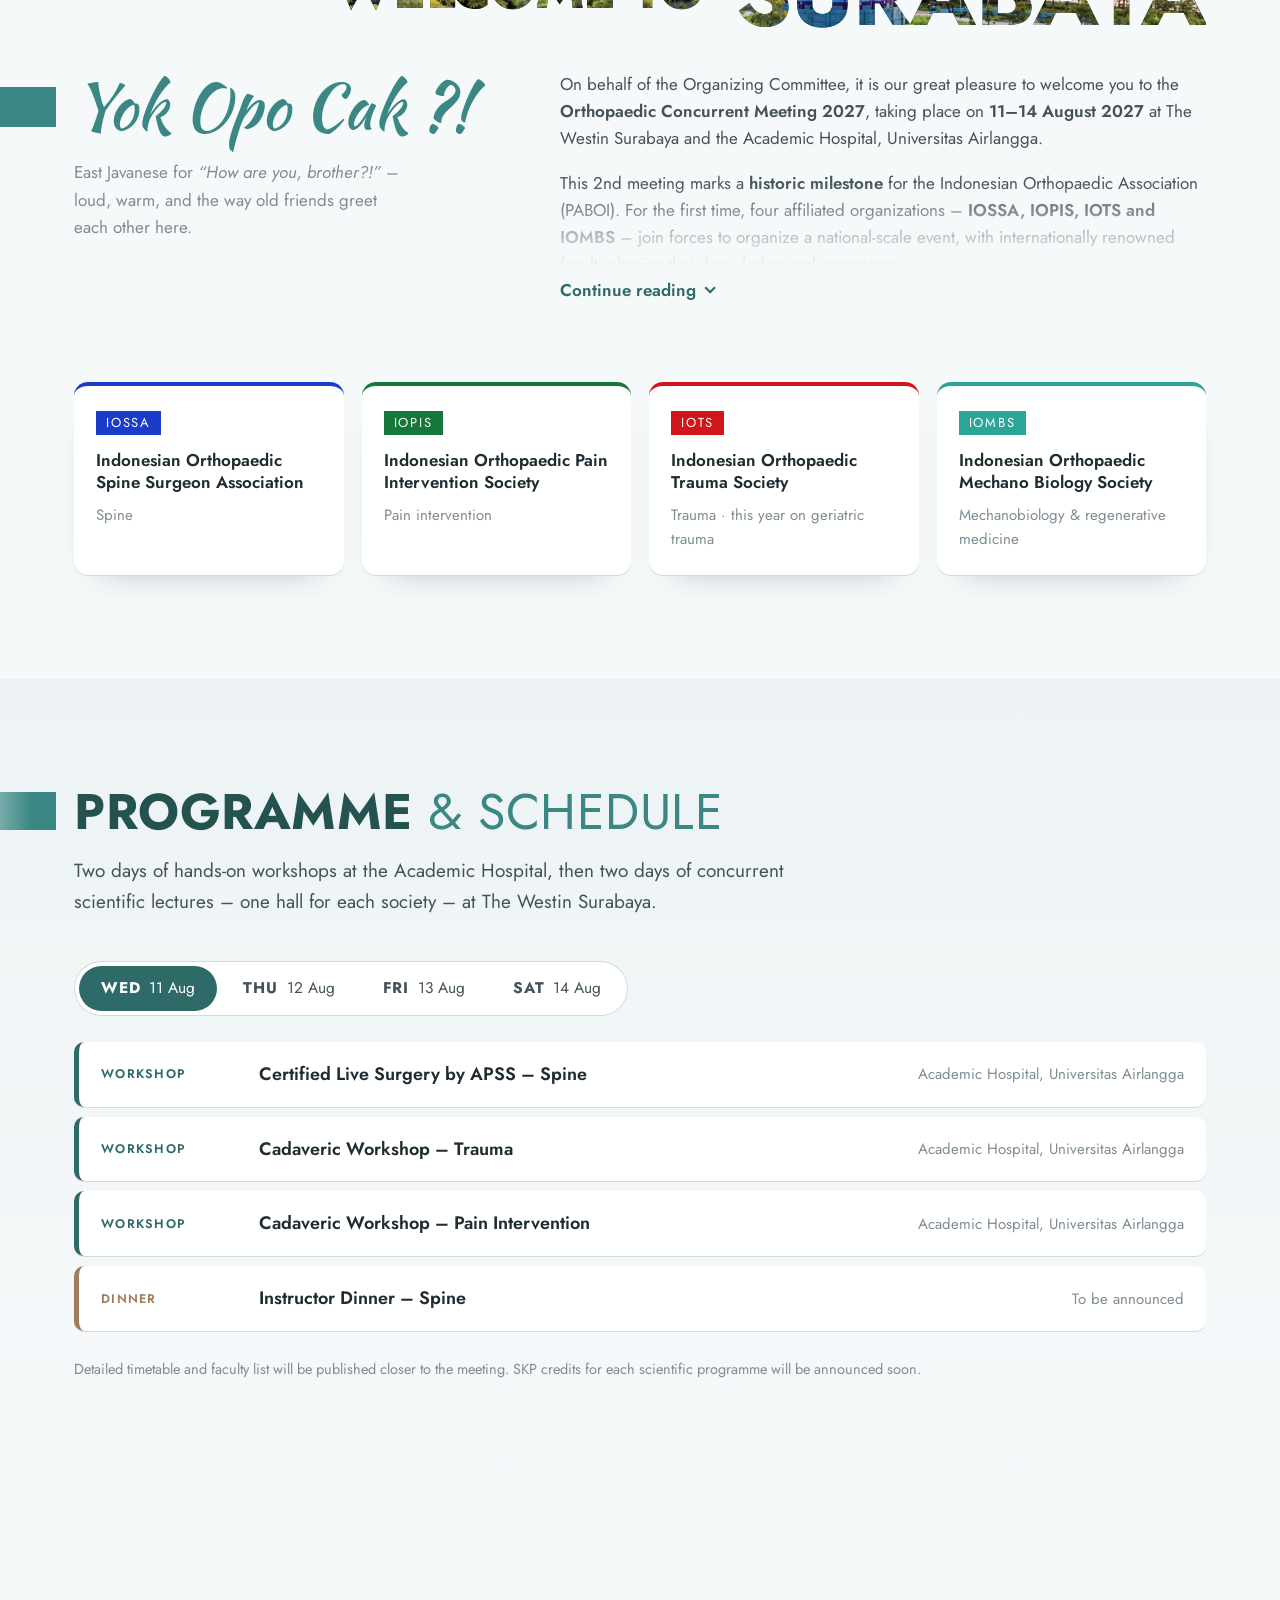
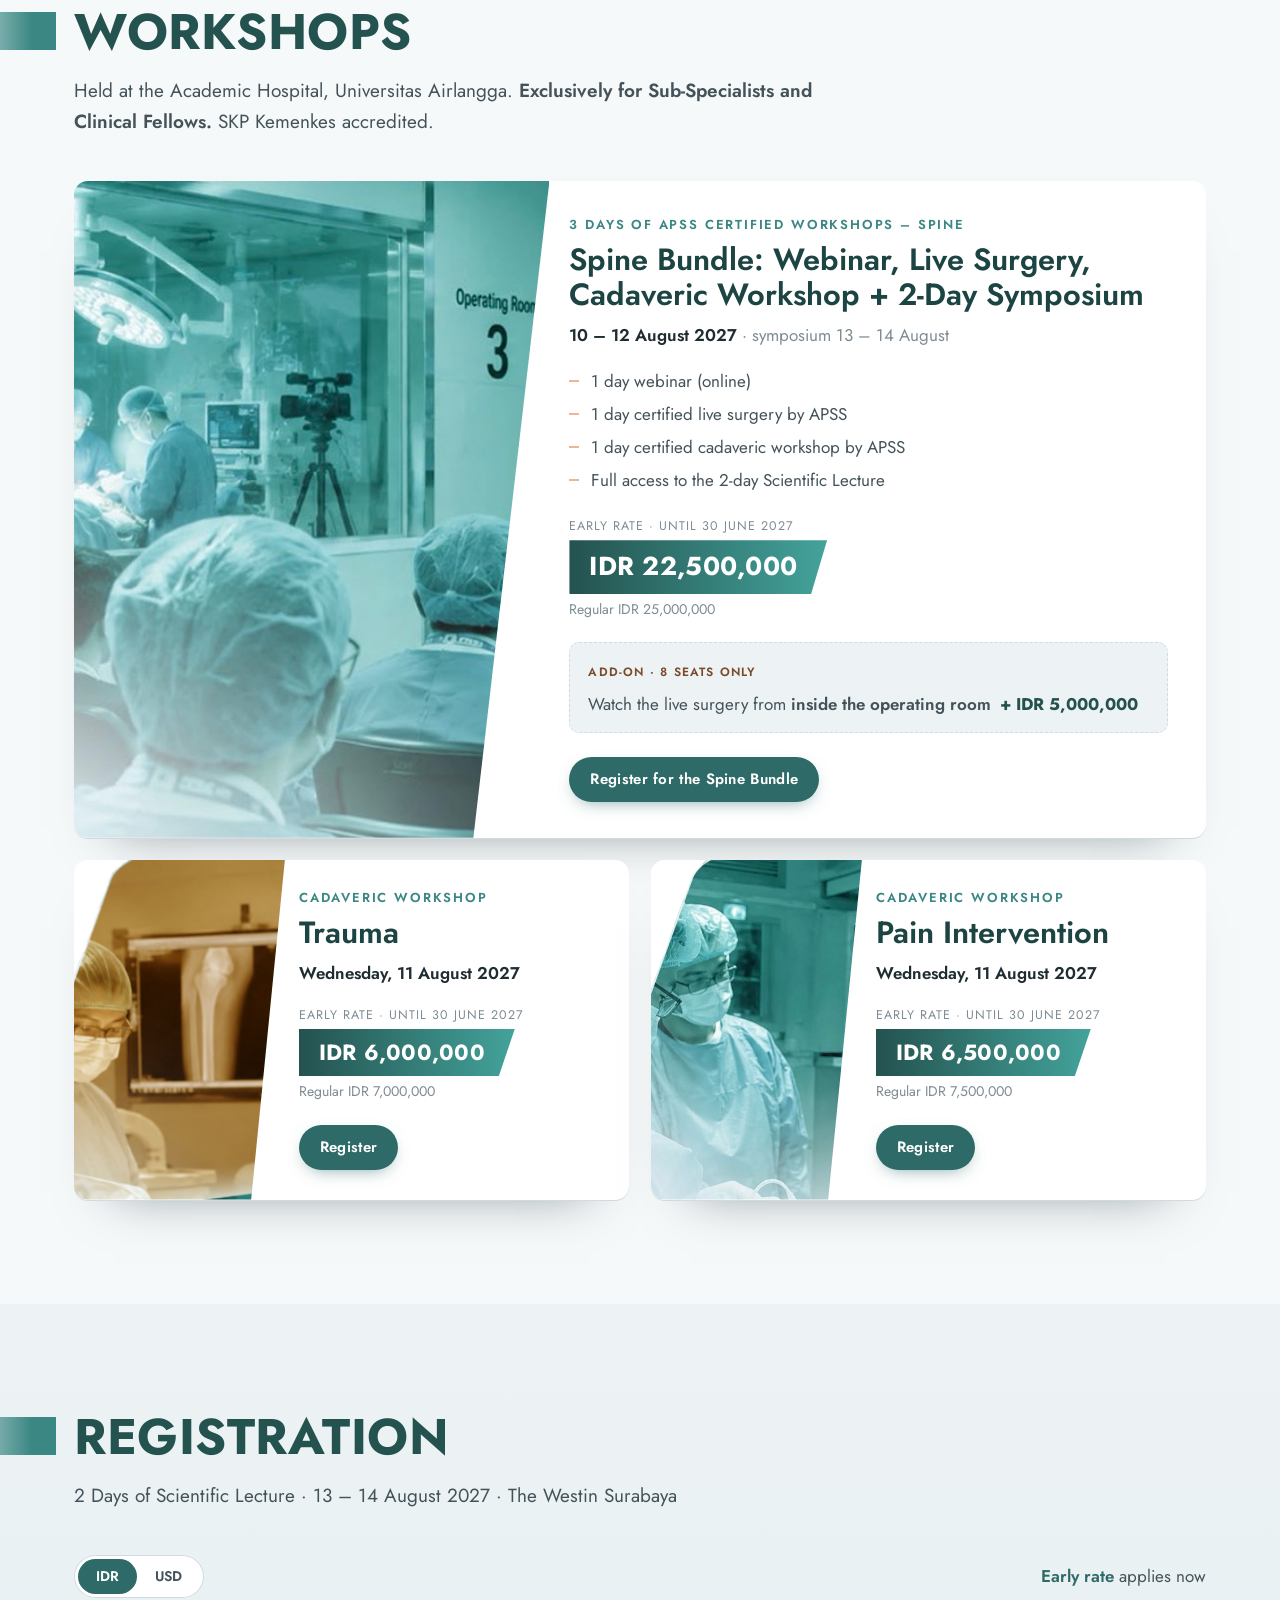
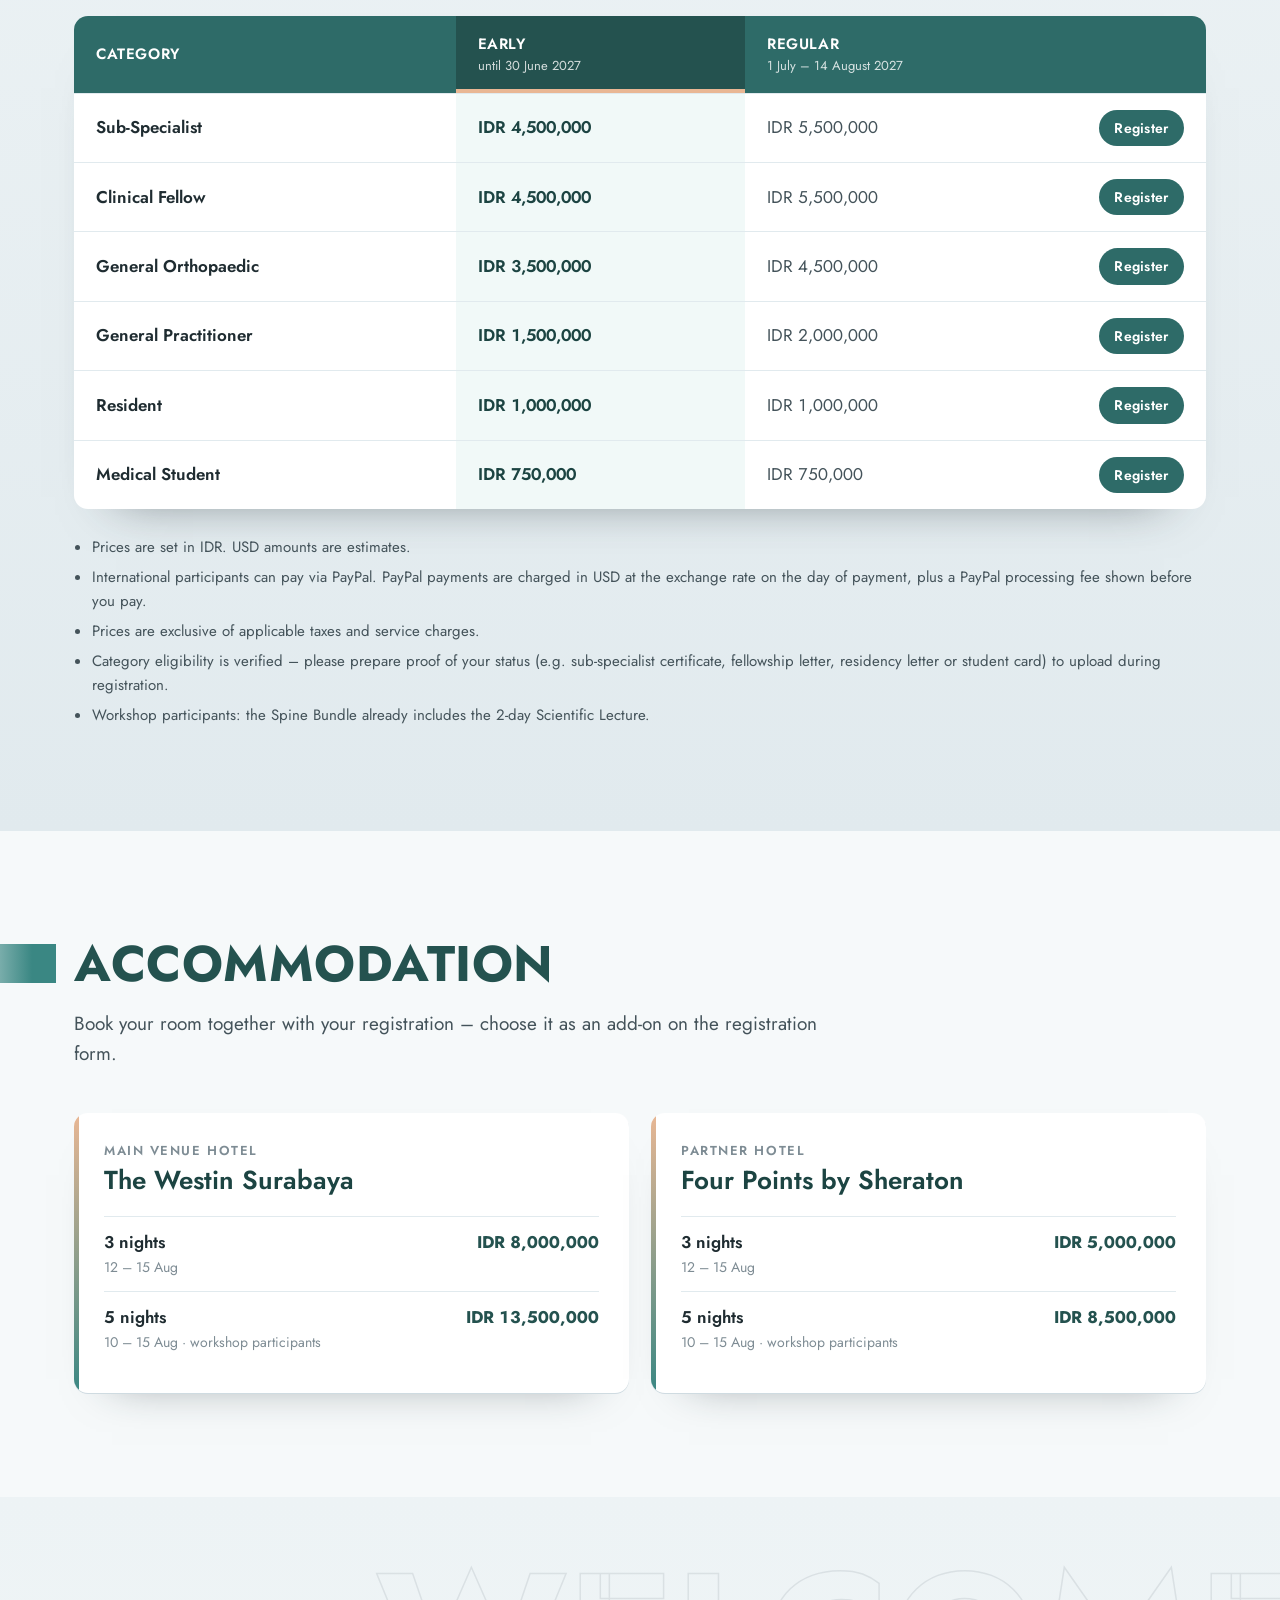
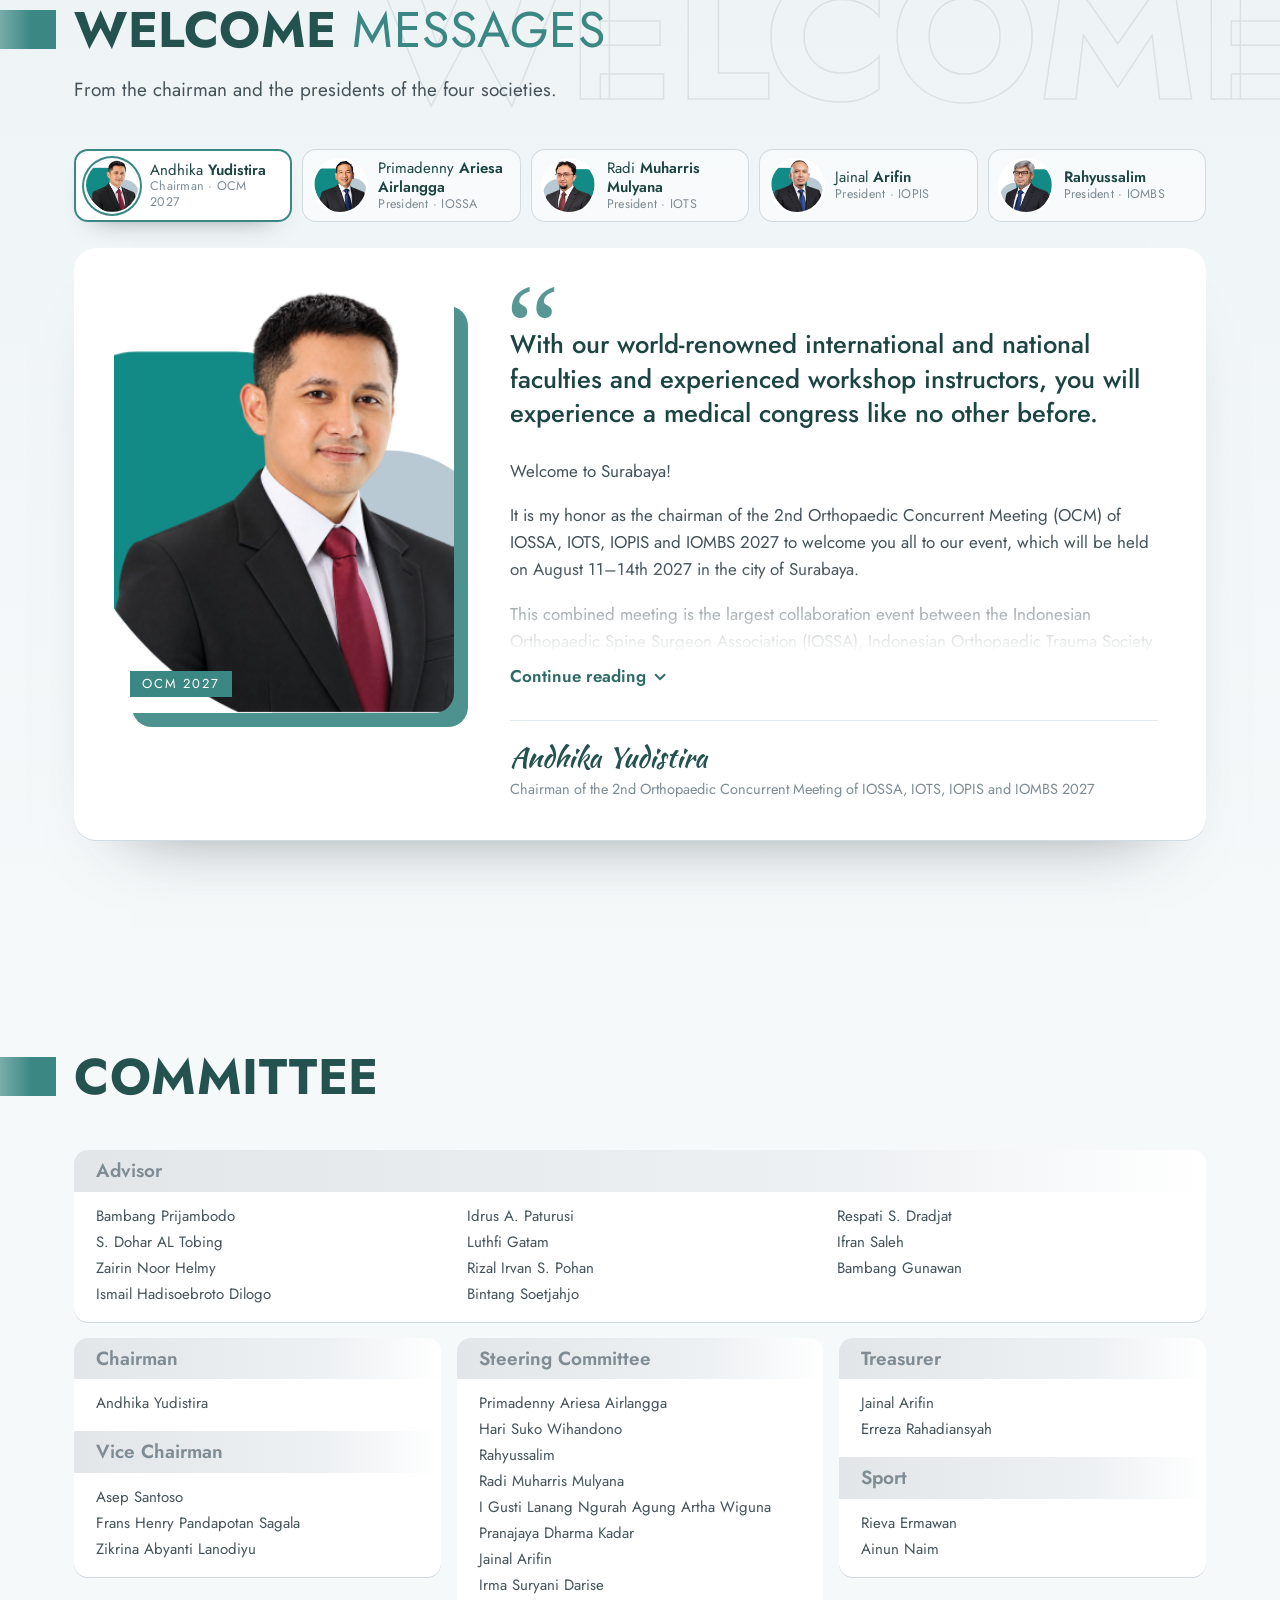
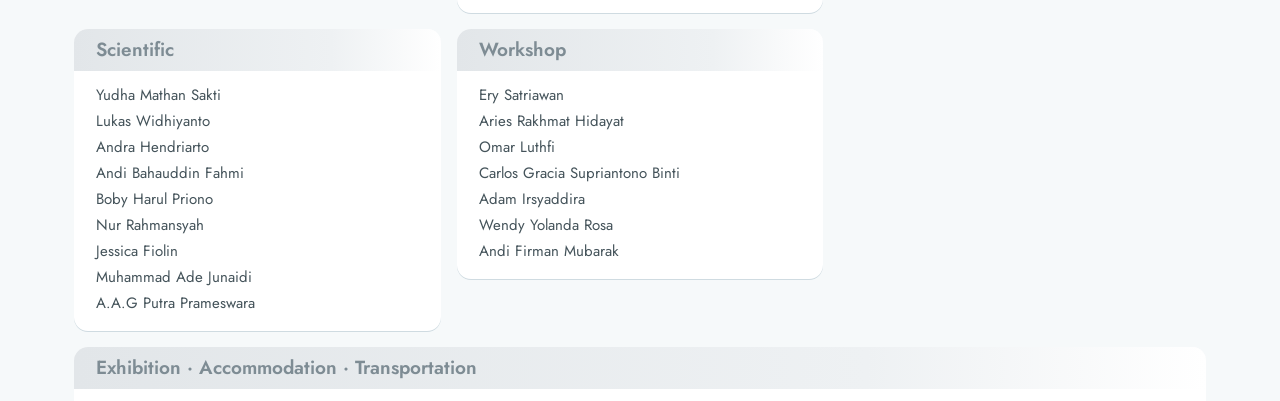
==== commit 8804244e: "Modal registrasi penuh layar + konfirmasi sebelum menutup form (x, Esc, back, refresh)" ====
--- a/index.html
+++ b/index.html
@@ -550,6 +550,17 @@
     <button class="reg-close" data-close aria-label="Close">×</button>
   </div>
   <div class="reg-dialog-body" data-reg-body></div>
+  <!-- asked before closing an open form, so nobody leaves (and re-orders) by accident -->
+  <div class="reg-confirm" data-reg-confirm hidden role="alertdialog" aria-modal="true" aria-labelledby="reg-confirm-title" aria-describedby="reg-confirm-desc">
+    <div class="reg-confirm-box">
+      <p class="reg-confirm-title" id="reg-confirm-title">Close the registration form?</p>
+      <p id="reg-confirm-desc">Anything you have filled in will be lost. If you have already placed an order or paid, please check your email for the confirmation before registering again, so you are not charged twice.</p>
+      <div class="reg-confirm-actions">
+        <button class="btn btn-primary" data-confirm-stay>Continue registration</button>
+        <button class="btn btn-ghost" data-confirm-close>Yes, close</button>
+      </div>
+    </div>
+  </div>
 </dialog>
 
 
--- a/css/style.css
+++ b/css/style.css
@@ -490,13 +490,21 @@
 /* ---------- dialogs ---------- */
 dialog { border: 0; padding: 0; color: var(--ink); }
 dialog::backdrop { background: rgba(20, 38, 37, .55); backdrop-filter: blur(3px); }
-.reg-dialog { width: min(760px, 94vw); height: min(880px, 92vh); border-radius: 18px; overflow: hidden; display: none; flex-direction: column; }
+/* full screen on every device */
+.reg-dialog { position: fixed; inset: 0; margin: 0; width: 100vw; max-width: 100vw; height: 100vh; height: 100dvh; max-height: 100dvh; border-radius: 0; overflow: hidden; display: none; flex-direction: column; }
 .reg-dialog[open] { display: flex; }
 .reg-dialog-head { display: flex; align-items: center; justify-content: space-between; padding: 12px 14px 12px 22px; background: var(--teal-700); color: #fff; flex: none; }
 .reg-dialog-head p { margin: 0; font-weight: 600; }
 .reg-close { border: 0; background: rgba(255, 255, 255, .15); color: inherit; width: 36px; height: 36px; border-radius: 50%; font-size: 22px; line-height: 1; }
 .reg-dialog-body { flex: 1; display: flex; flex-direction: column; min-height: 0; background: var(--mist-0); }
 .reg-dialog-body iframe { flex: 1; width: 100%; border: 0; background: #fff; }
+.reg-confirm { position: absolute; inset: 0; z-index: 2; display: flex; align-items: center; justify-content: center; padding: 16px; background: rgba(20, 38, 37, .55); }
+.reg-confirm[hidden] { display: none; }
+.reg-confirm-box { width: 100%; max-width: 440px; background: #fff; border-radius: 16px; padding: 26px 24px 22px; box-shadow: 0 20px 50px -20px rgba(20, 38, 37, .6); }
+.reg-confirm-box p { margin: 0 0 18px; color: var(--ink-2); line-height: 1.55; }
+.reg-confirm-box .reg-confirm-title { margin-bottom: 8px; font-size: 20px; font-weight: 600; color: var(--teal-800); }
+.reg-confirm-actions { display: flex; flex-wrap: wrap; gap: 10px; }
+.reg-confirm-actions .btn { flex: 1 1 auto; justify-content: center; }
 .reg-newtab { text-align: center; padding: 10px; font-size: 13.5px; }
 .reg-soon { margin: auto; padding: 40px 32px; max-width: 460px; text-align: center; color: var(--ink-2); }
 .reg-soon-title { font-size: 26px; font-weight: 600; color: var(--teal-800); }
@@ -647,7 +655,6 @@
   .mobile-cta span { font-size: 13px; opacity: .8; }
   .mobile-cta .btn { background: #fff; color: var(--teal-800); box-shadow: none; }
 
-  .reg-dialog { width: 100vw; max-width: 100vw; height: 100dvh; max-height: 100dvh; border-radius: 0; }
 }
 
 @media (prefers-reduced-motion: reduce) {
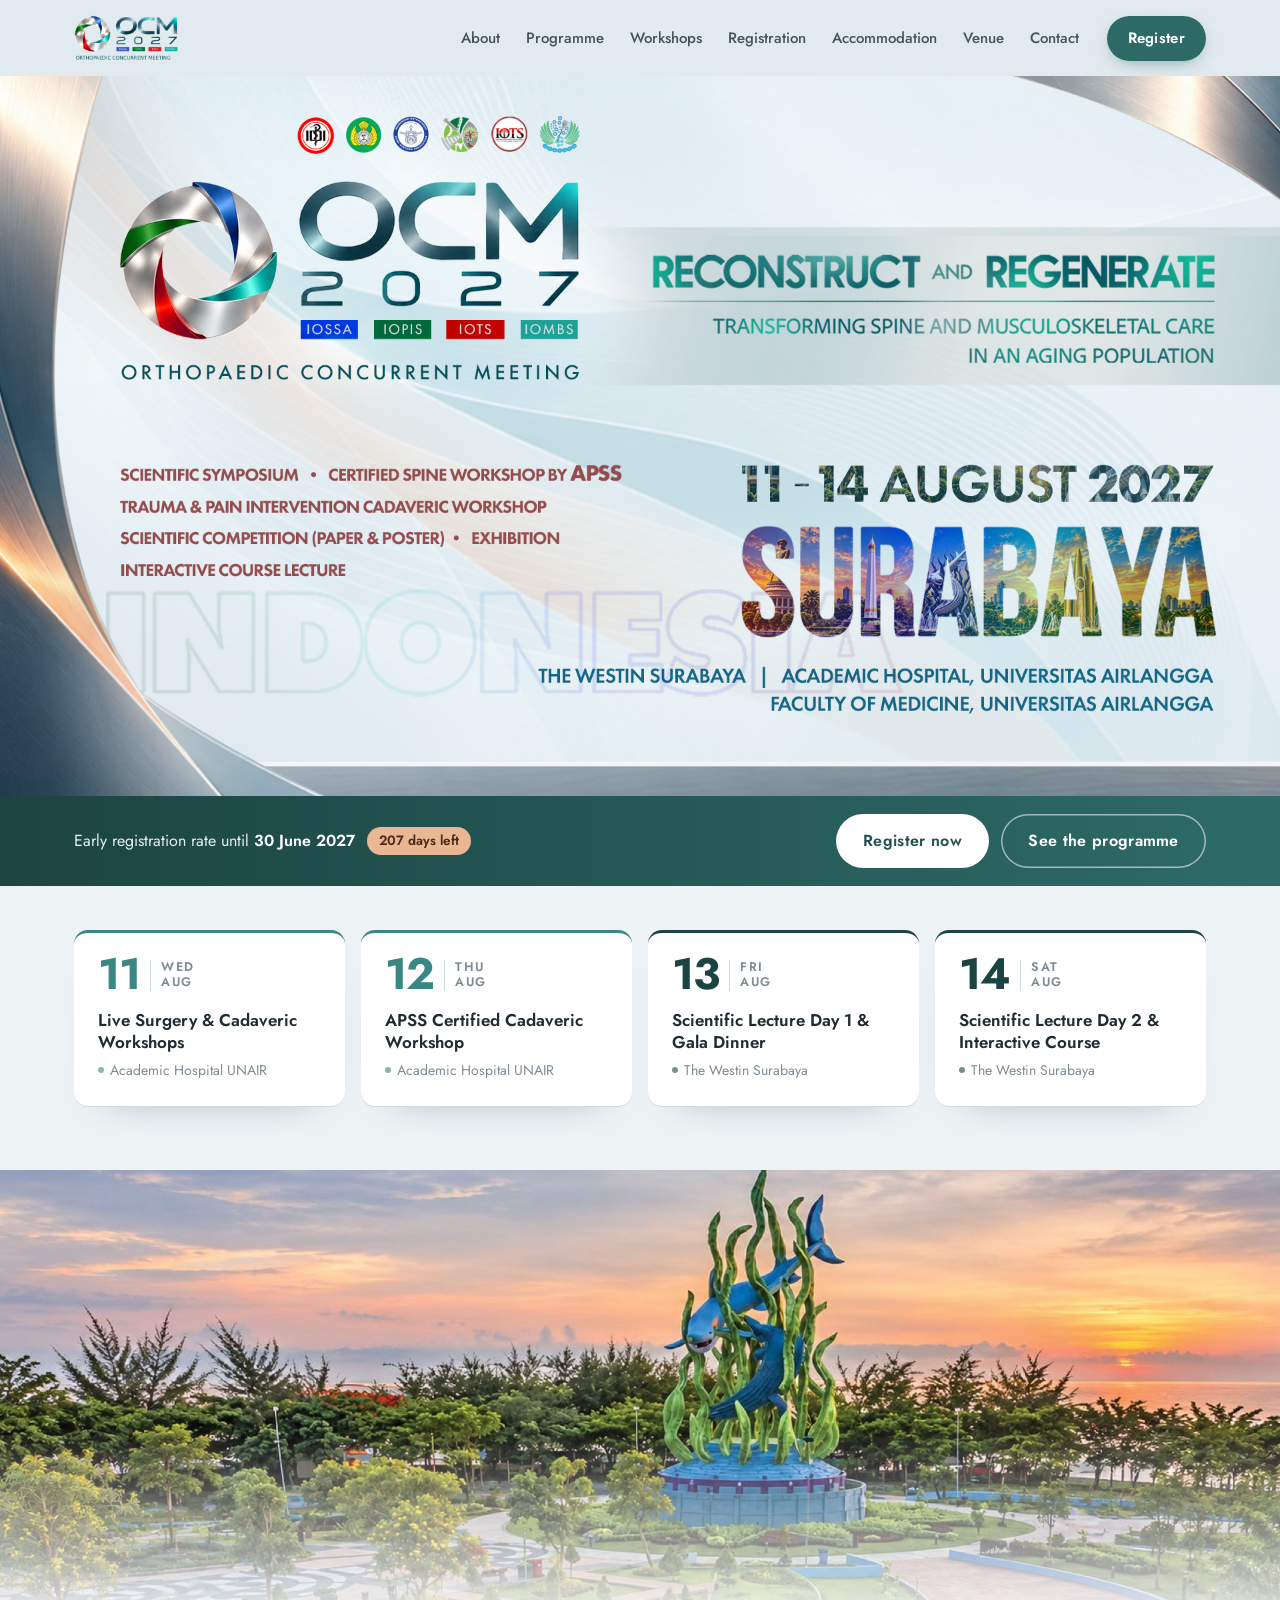
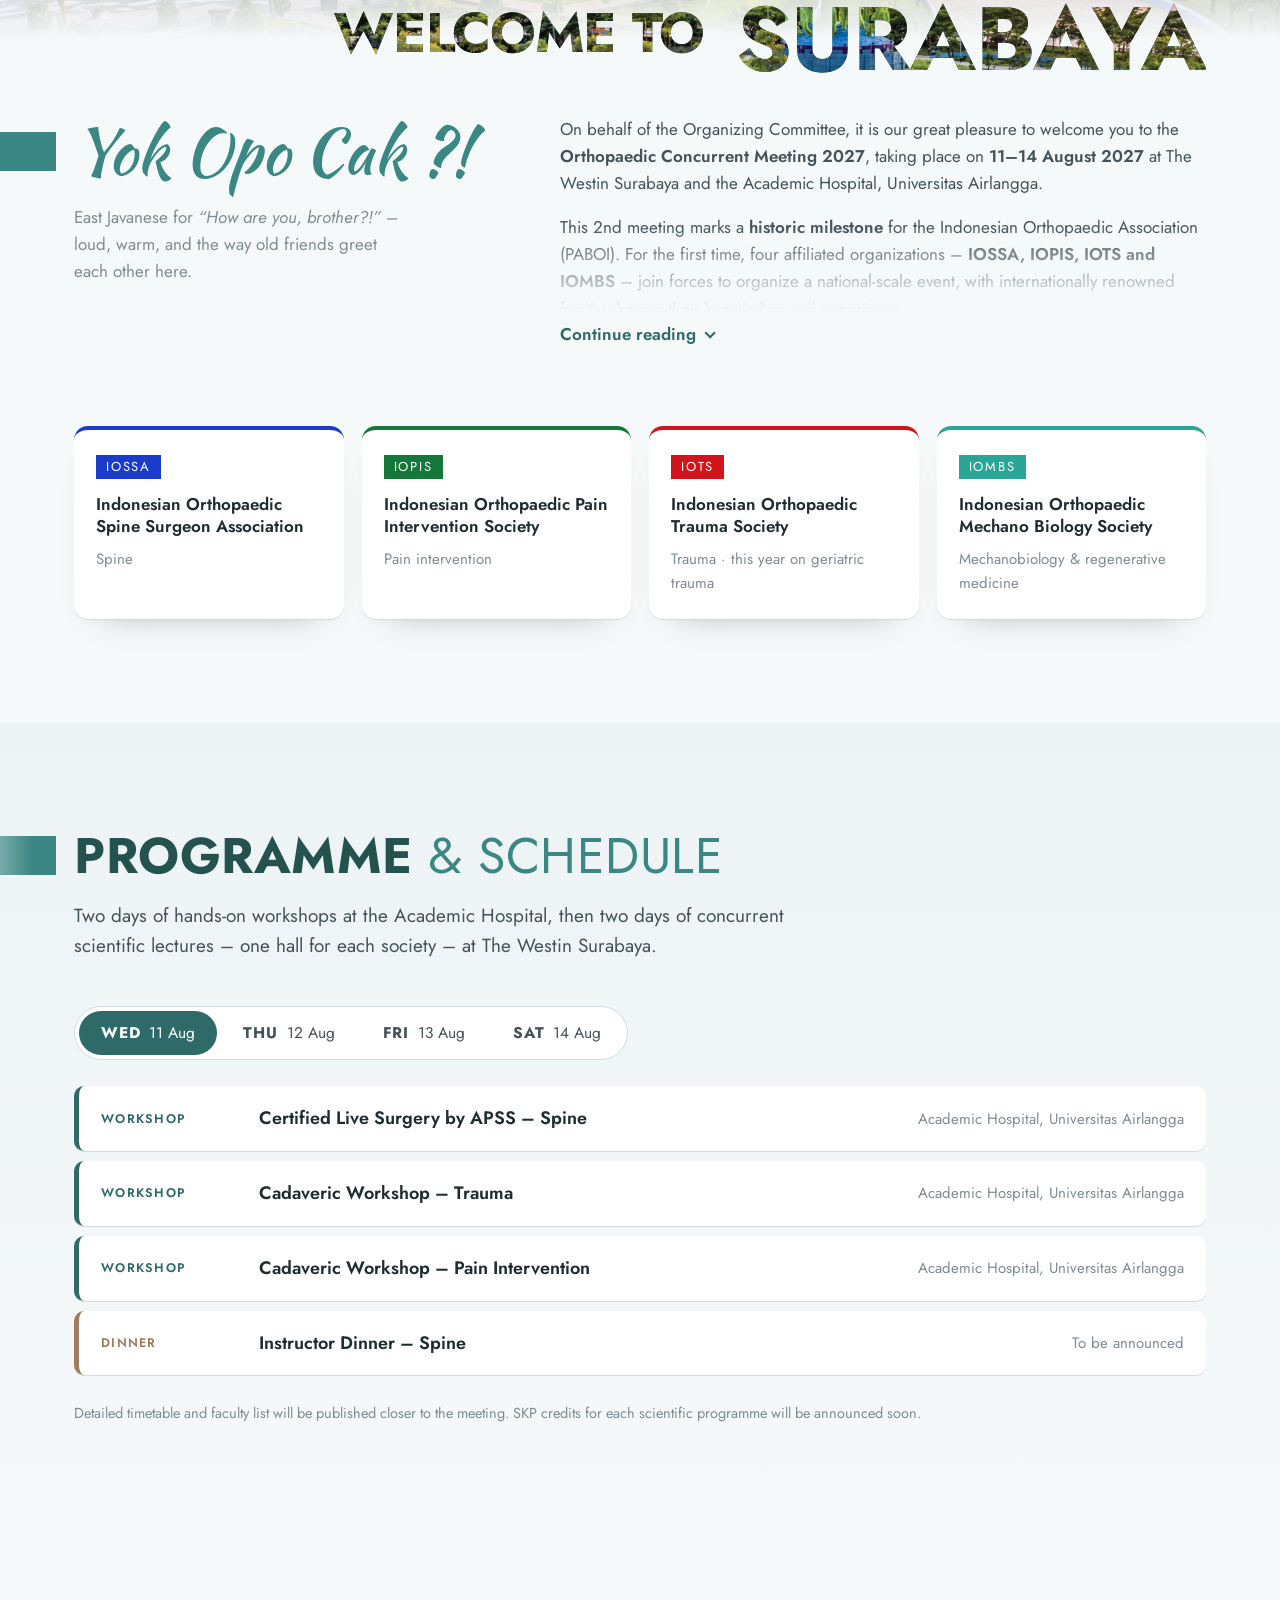
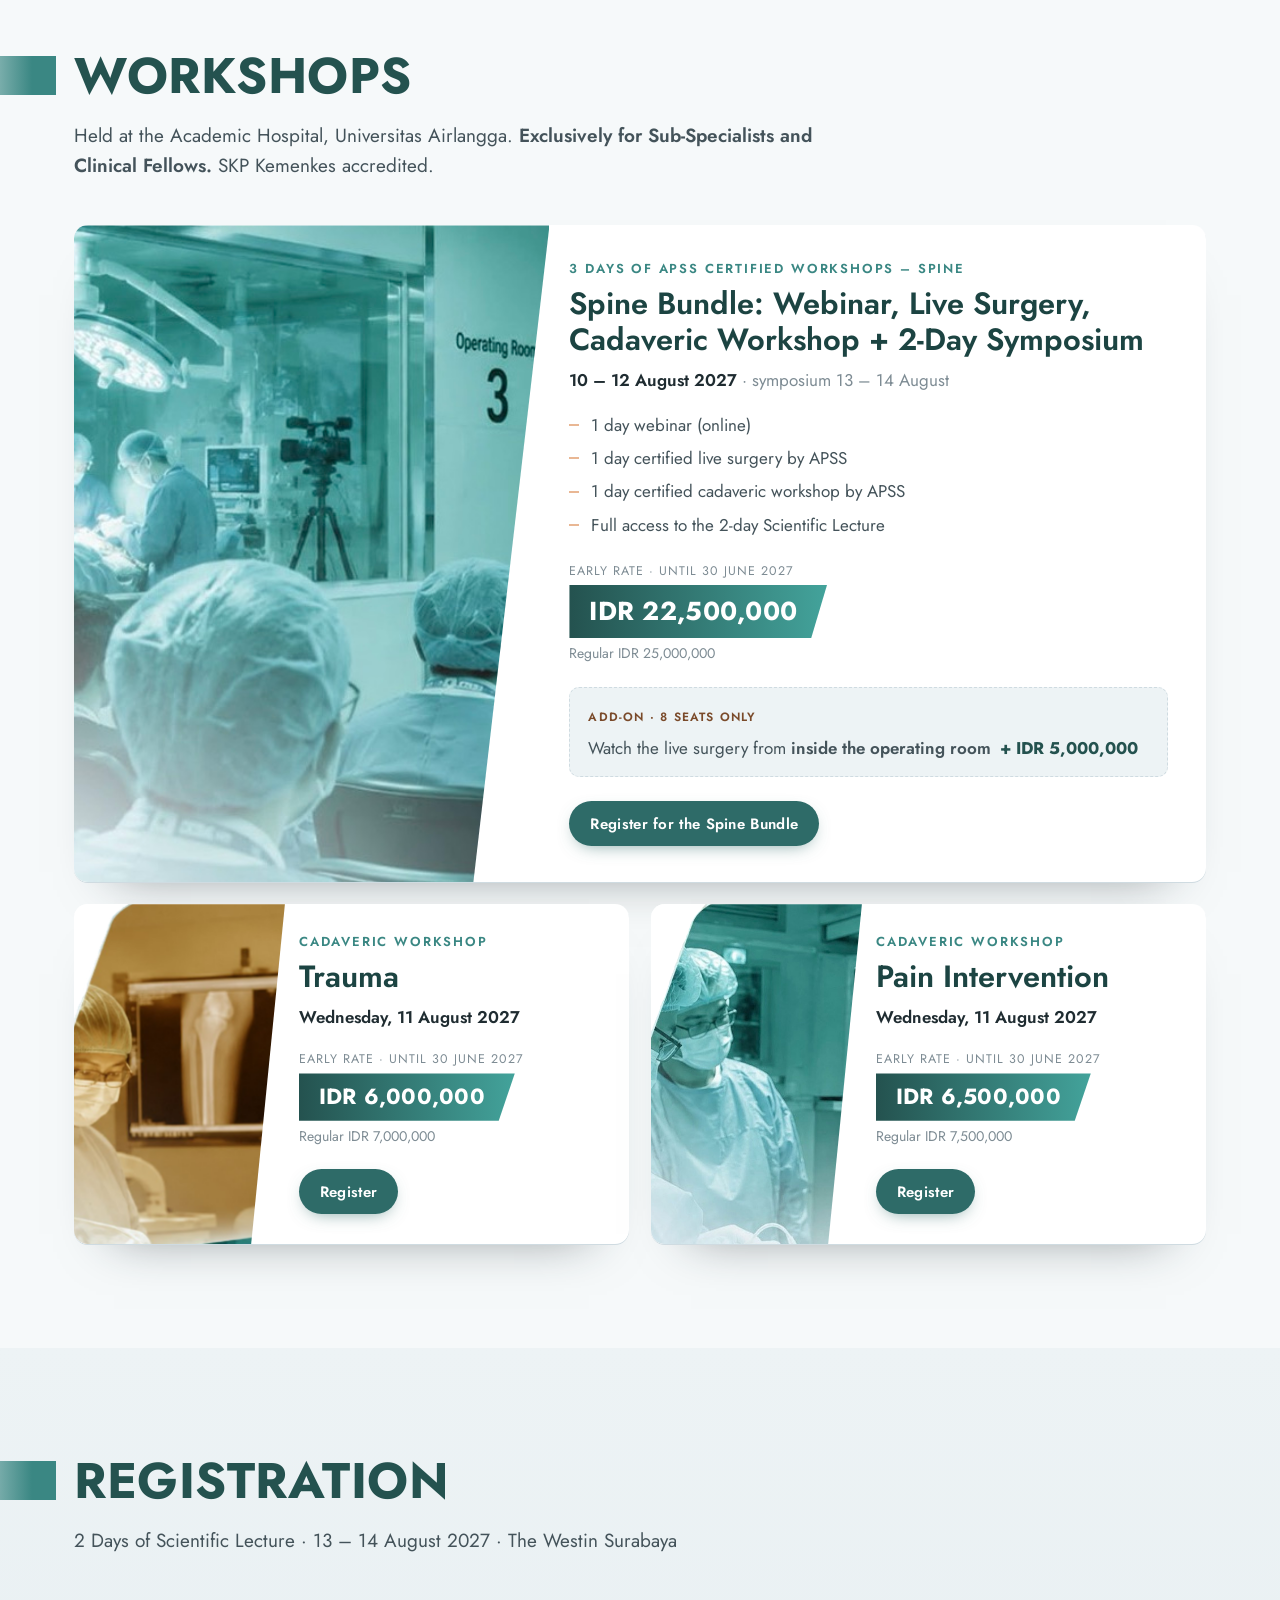
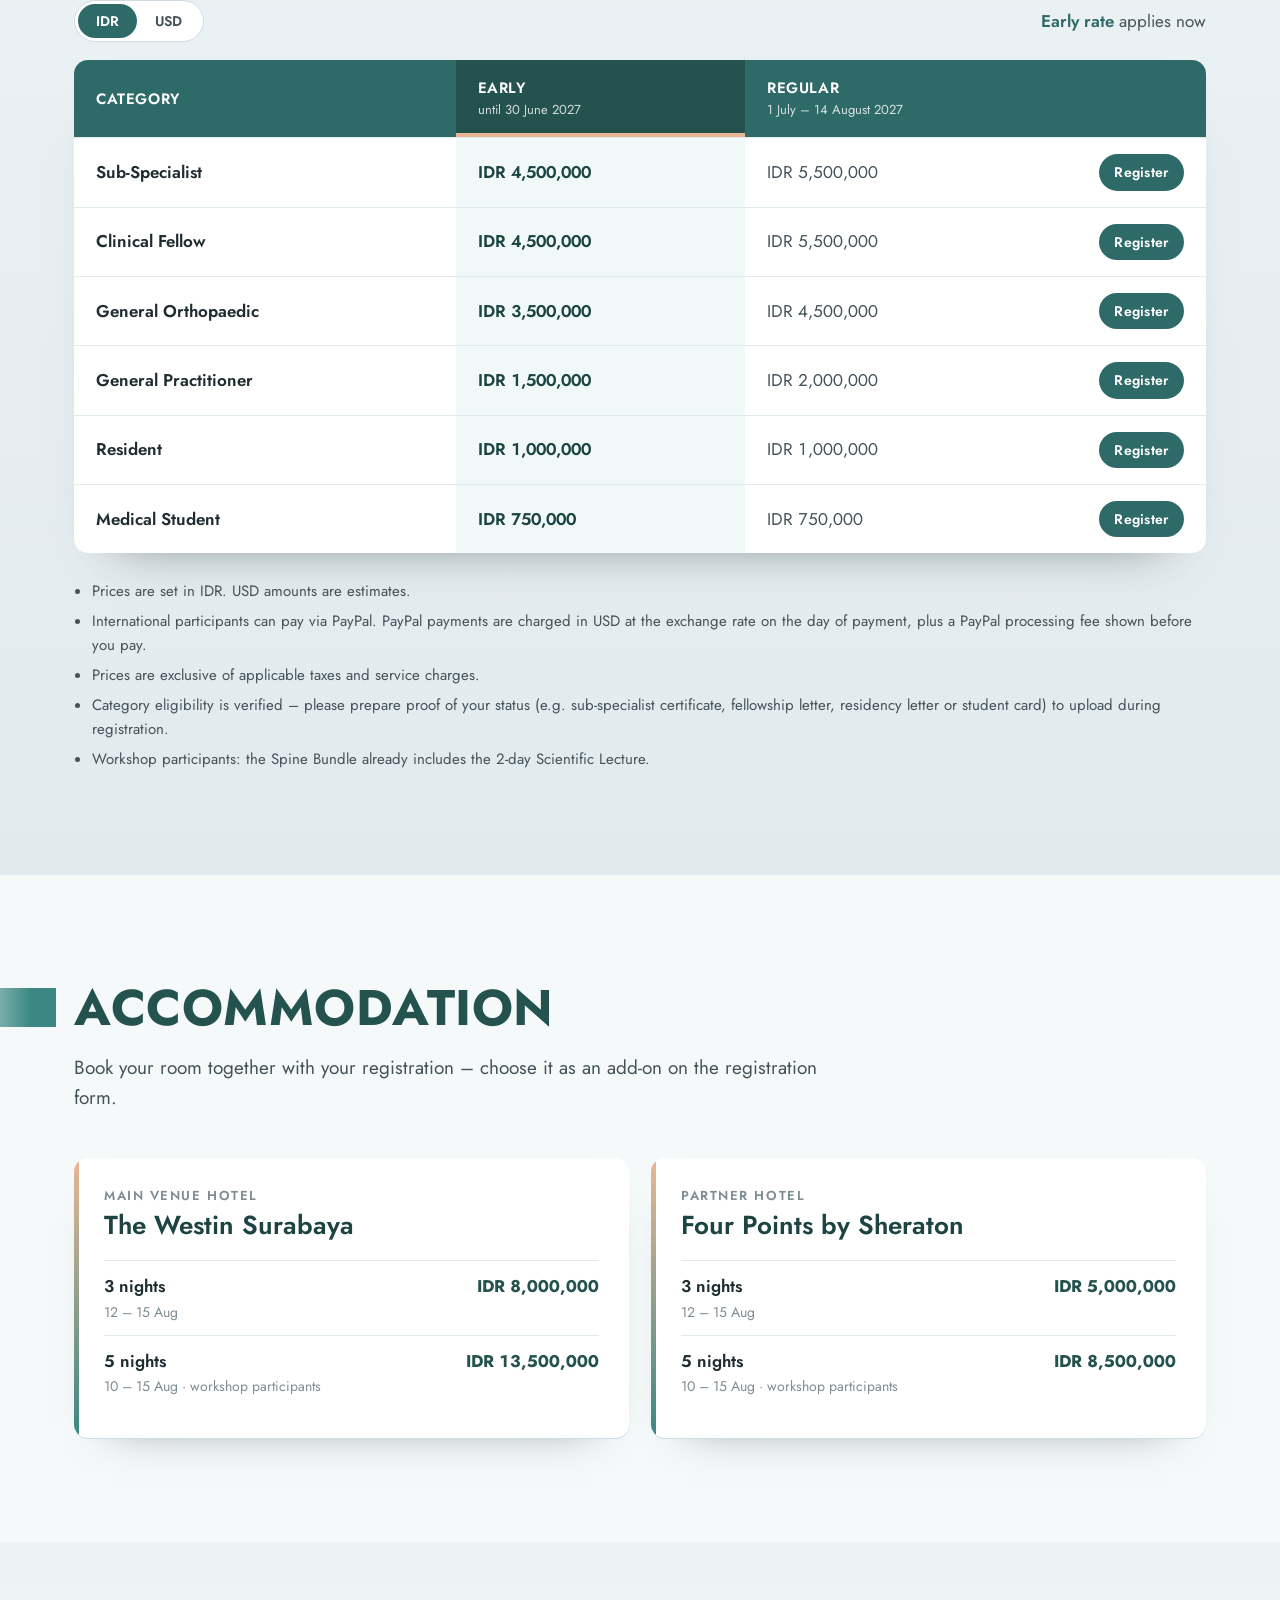
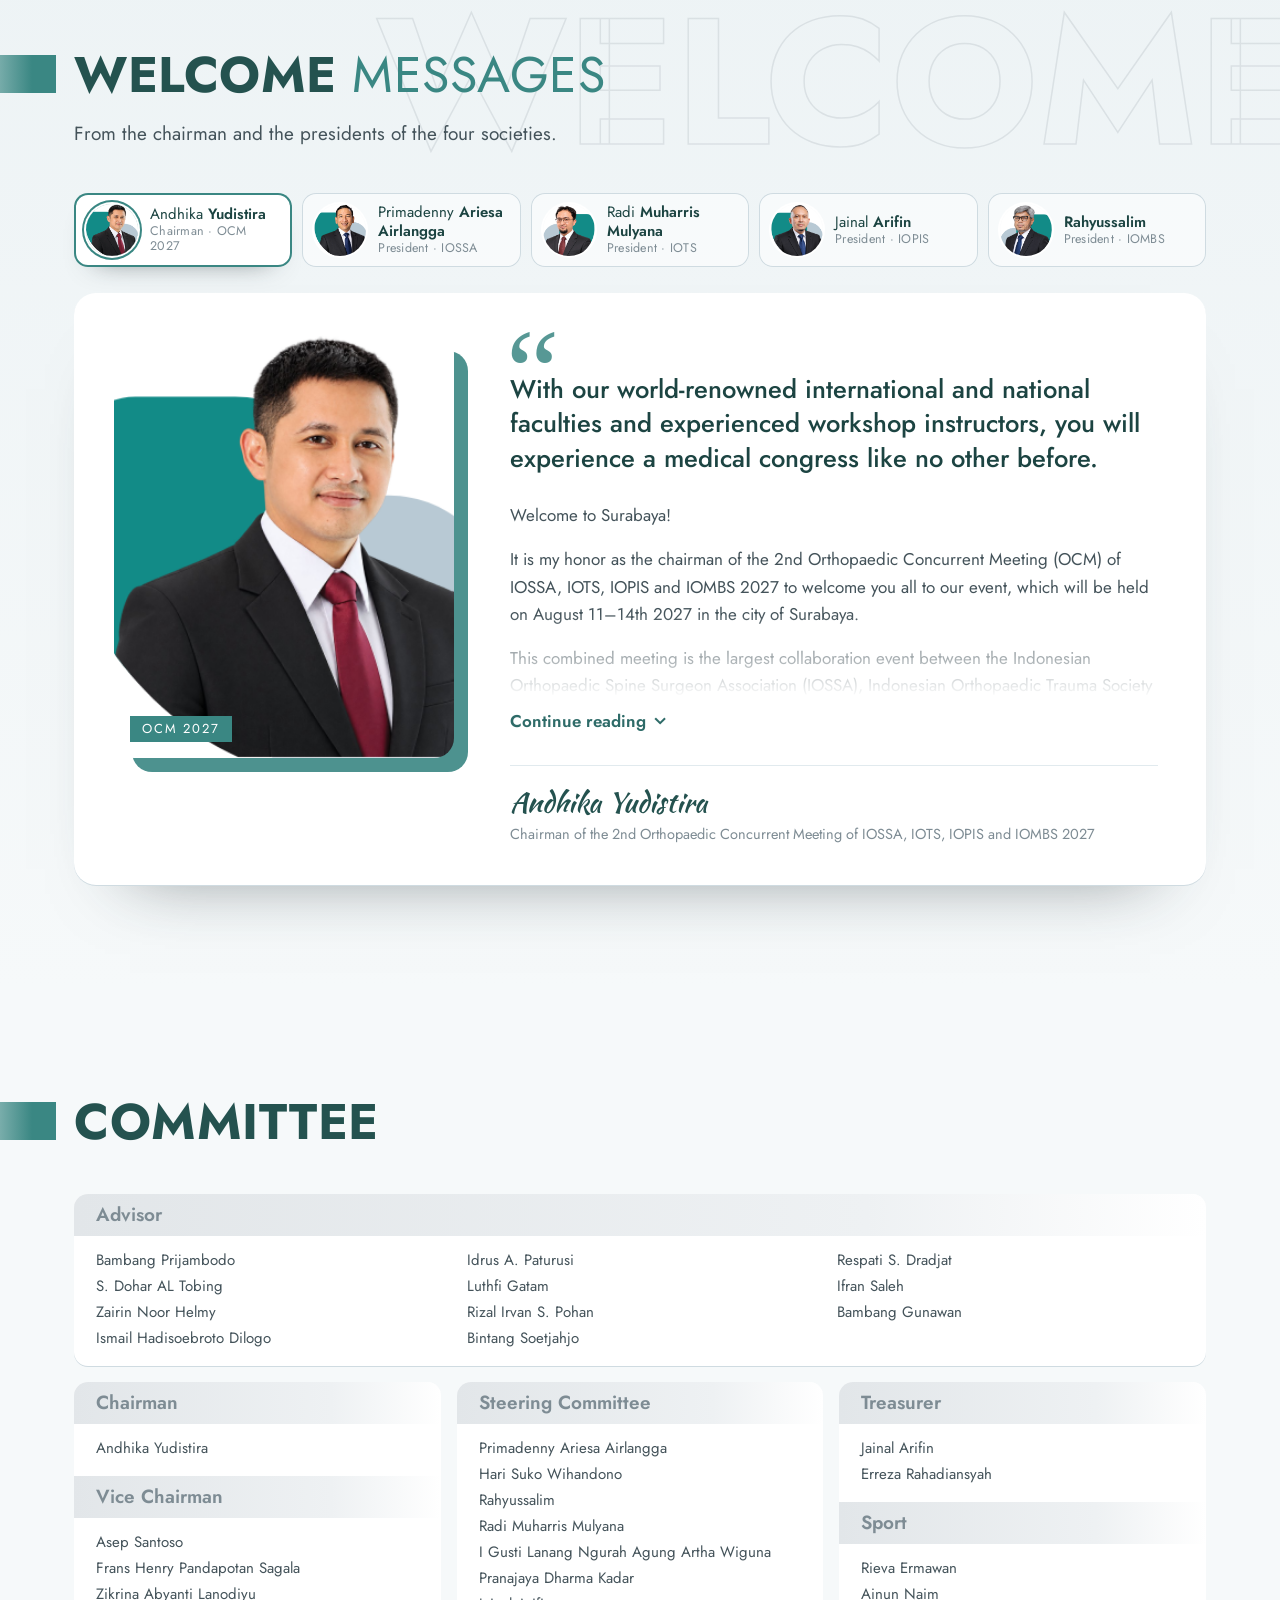
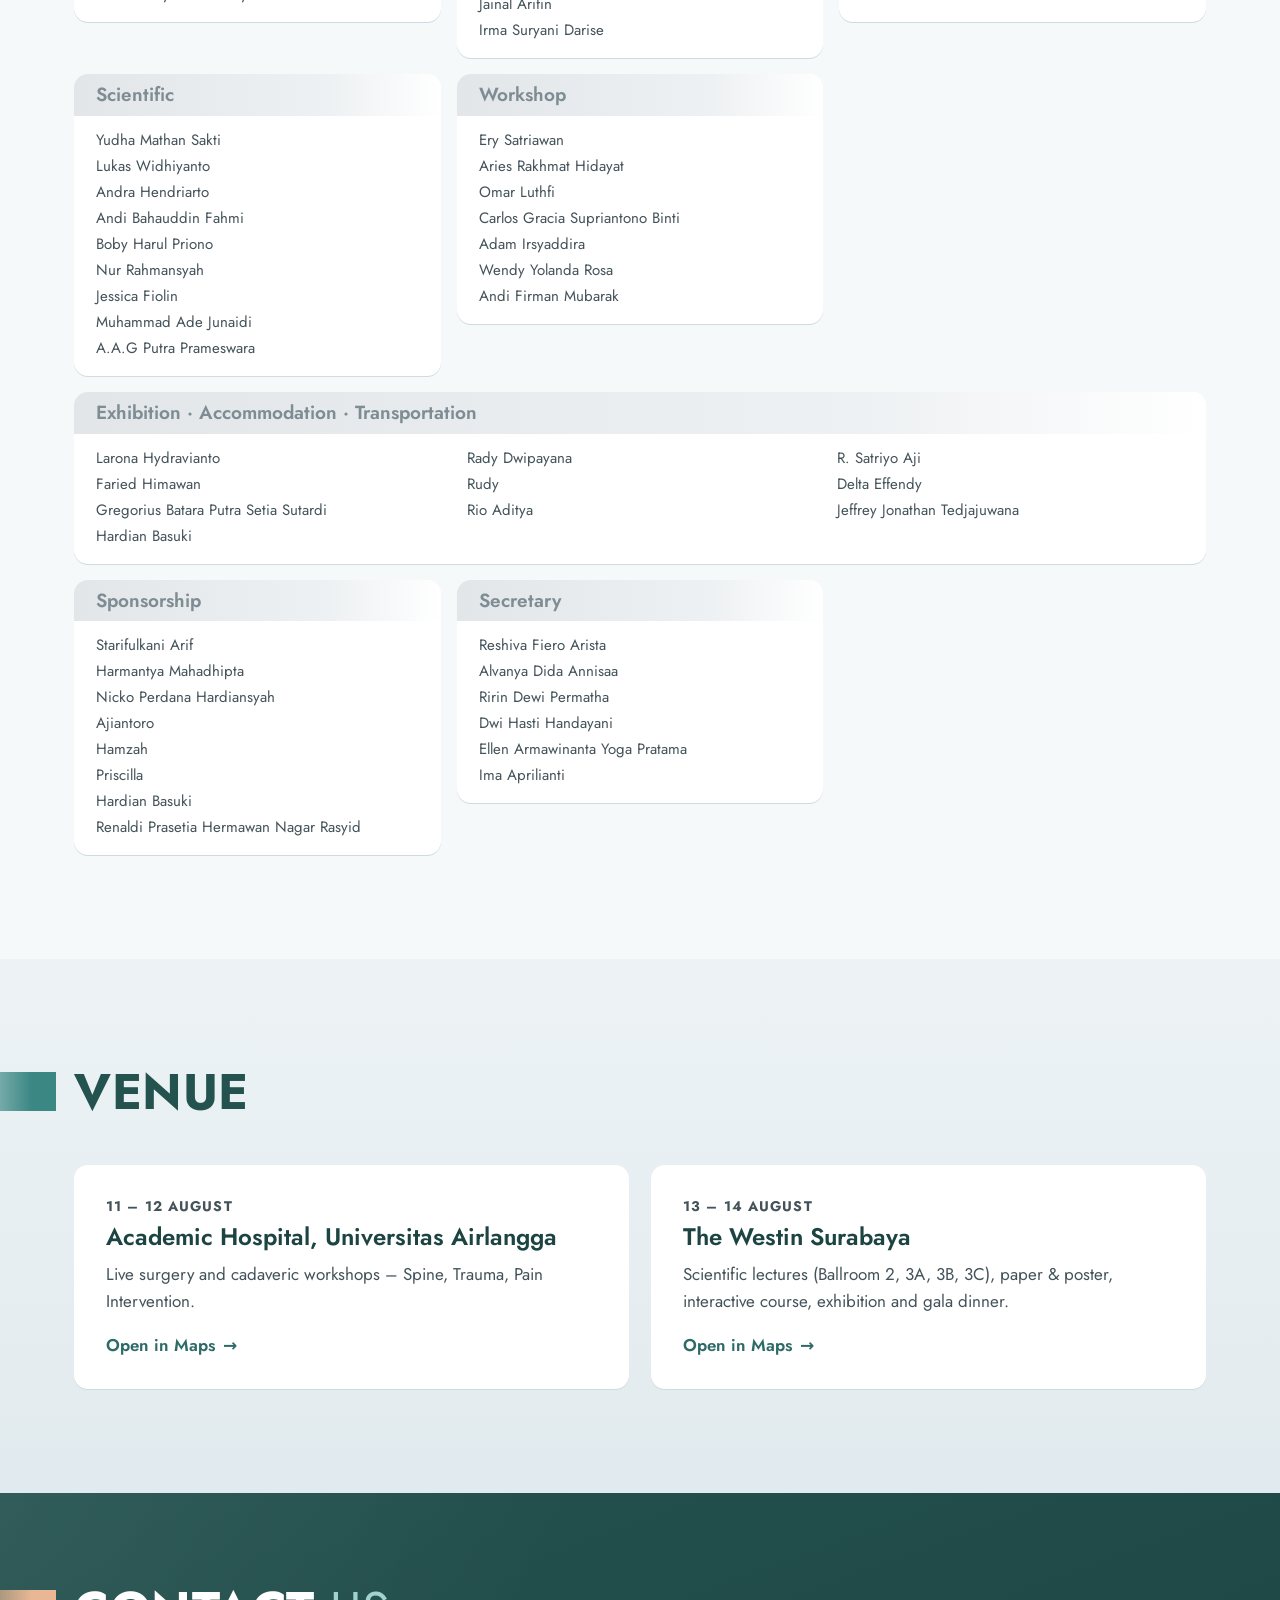
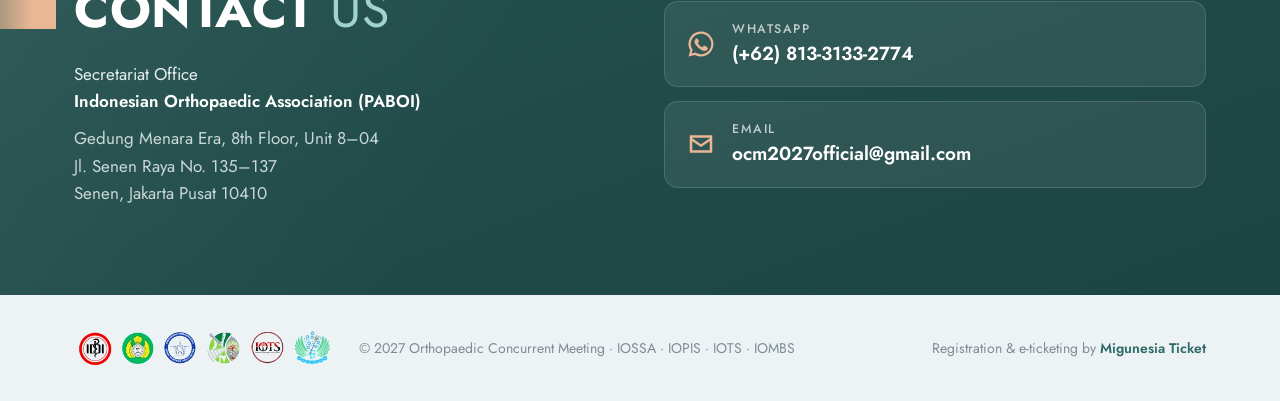
==== commit 78b08684: "Footer: link Migunesia Ticket ke migunesia-ticket.com" ====
--- a/index.html
+++ b/index.html
@@ -533,7 +533,7 @@
   <div class="wrap footer-inner">
     <img src="assets/img/logo-societies.jpg" alt="Supporting organizations" class="footer-societies">
     <p>© 2027 Orthopaedic Concurrent Meeting · IOSSA · IOPIS · IOTS · IOMBS</p>
-    <p class="powered">Registration &amp; e-ticketing by Migunesia Ticket</p>
+    <p class="powered">Registration &amp; e-ticketing by <a href="https://migunesia-ticket.com" target="_blank" rel="noopener">Migunesia Ticket</a></p>
   </div>
 </footer>
 
--- a/css/style.css
+++ b/css/style.css
@@ -483,6 +483,8 @@
 .footer-societies { height: 38px; width: auto; mix-blend-mode: multiply; filter: brightness(1.12) contrast(1.1); }
 .site-footer p { margin: 0; }
 .powered { margin-left: auto !important; }
+.powered a { color: var(--teal-700); font-weight: 600; text-decoration: none; }
+.powered a:hover, .powered a:focus-visible { text-decoration: underline; }
 
 /* ---------- mobile sticky CTA ---------- */
 .mobile-cta { display: none; }
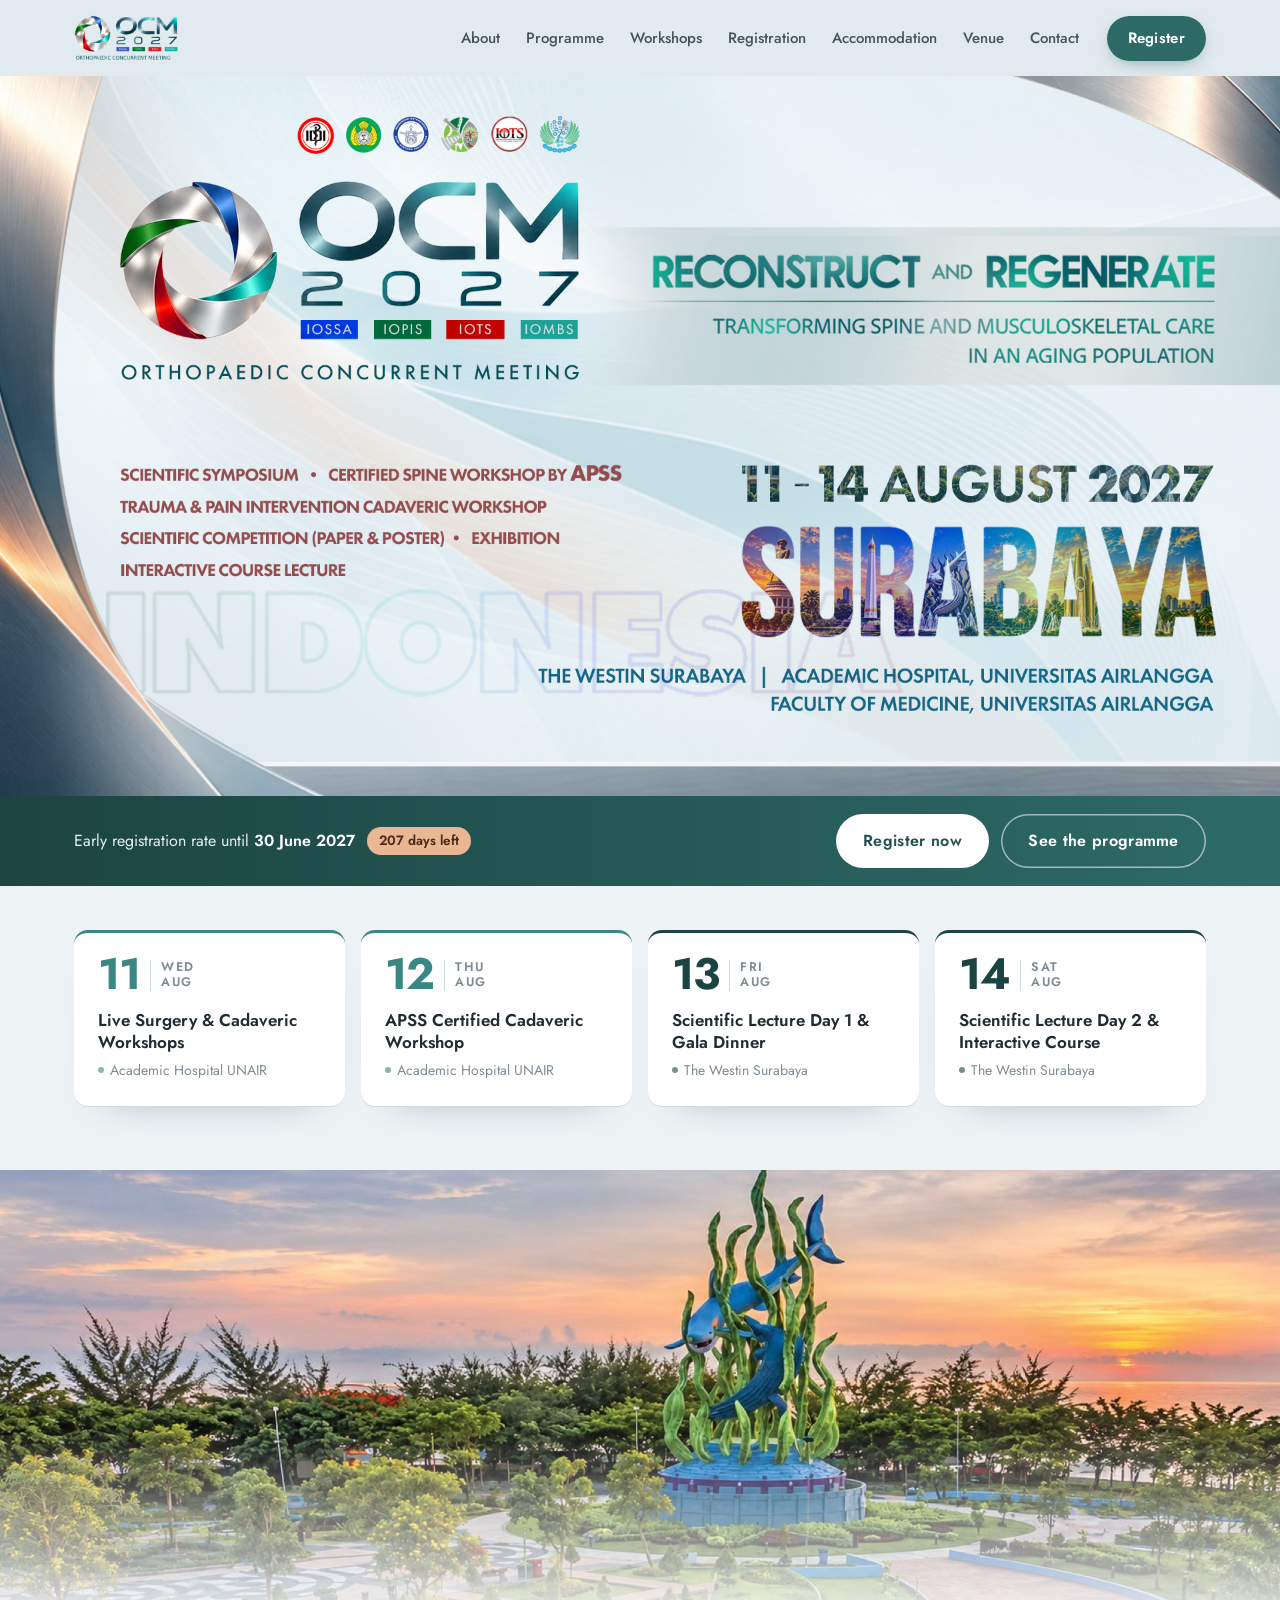
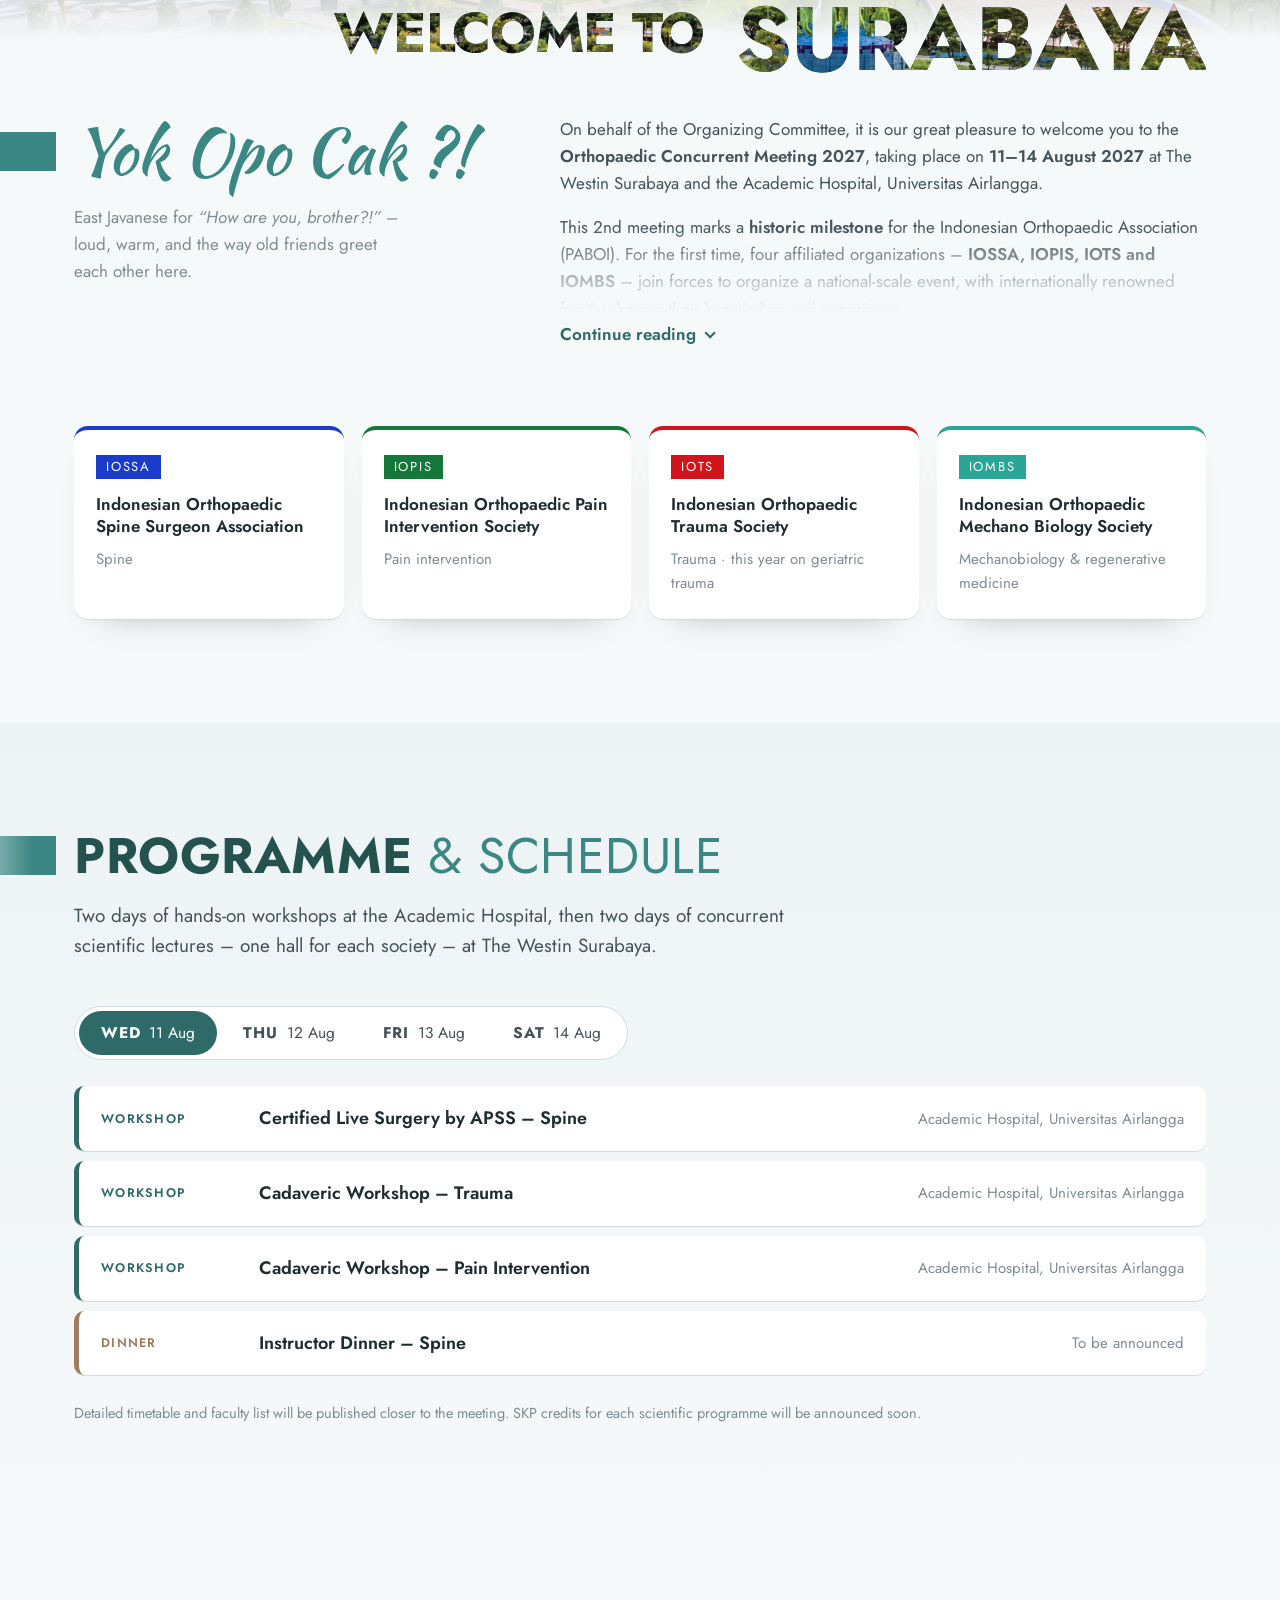
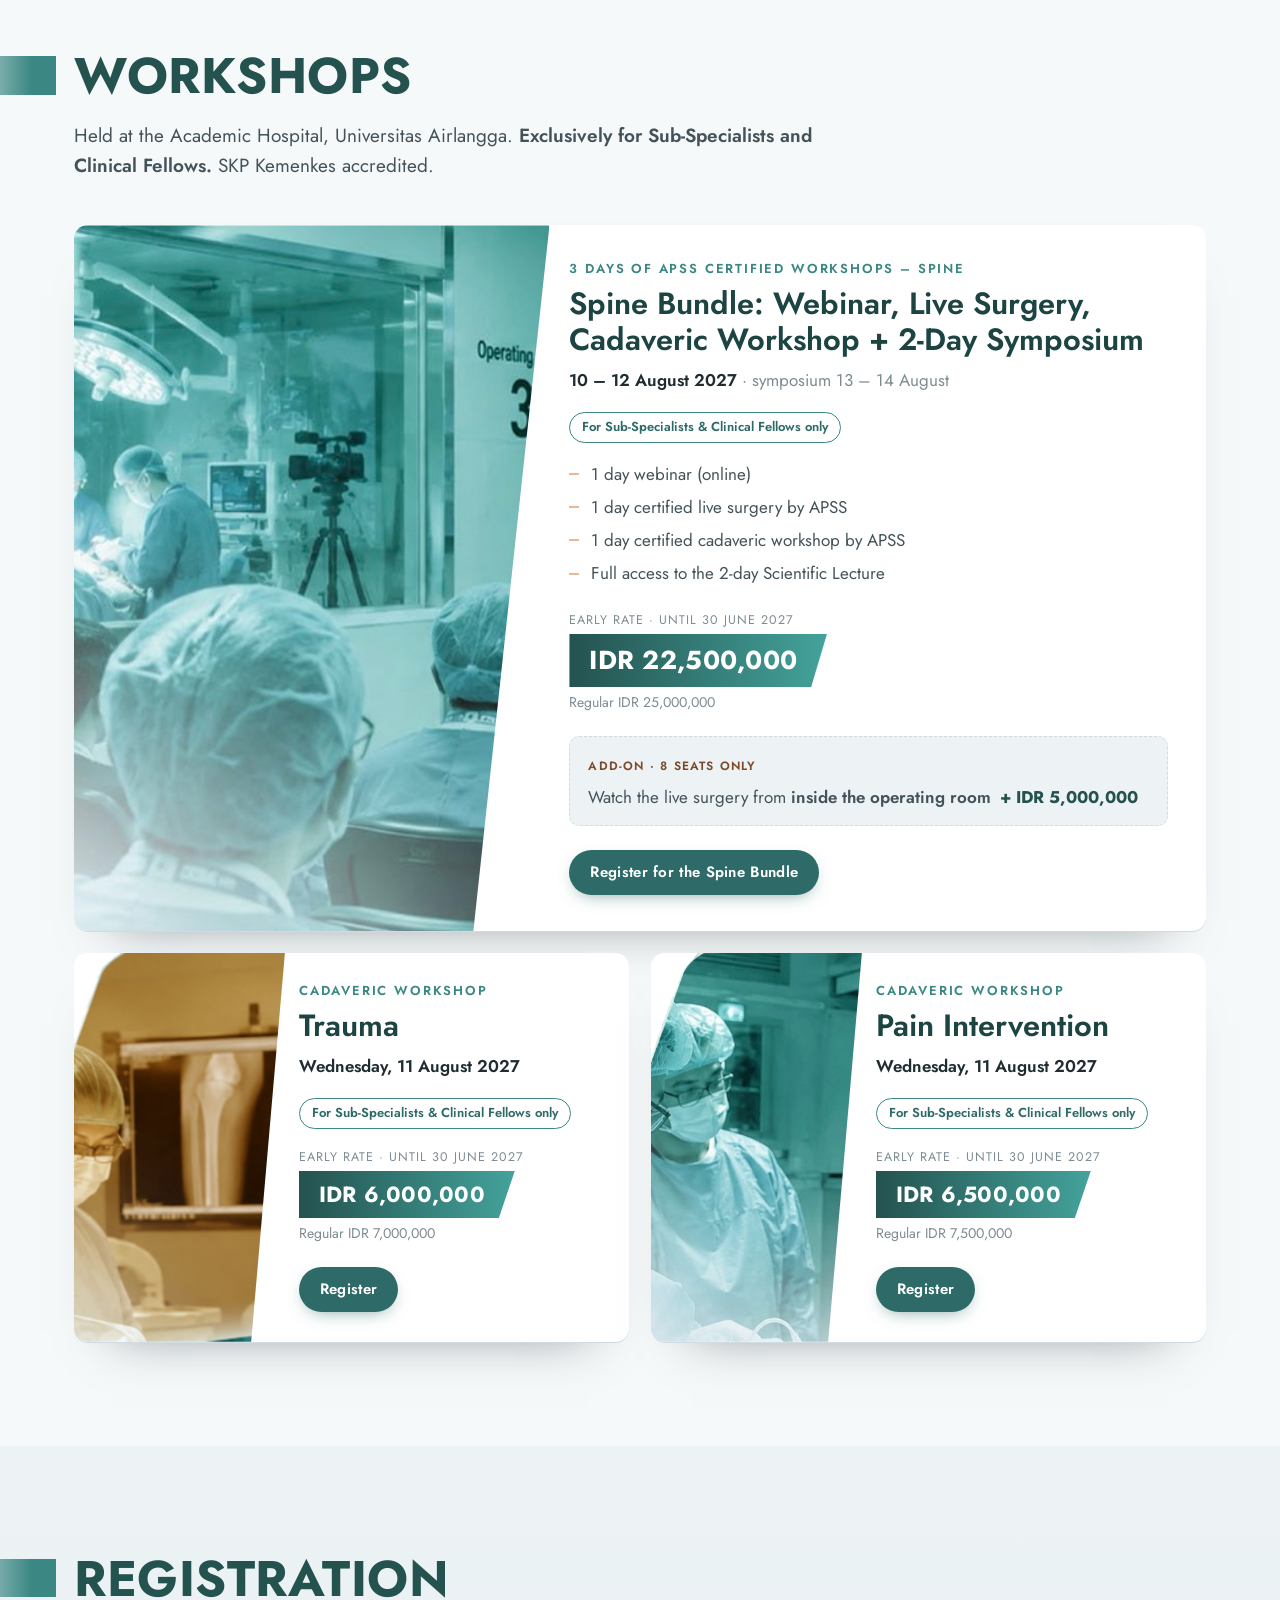
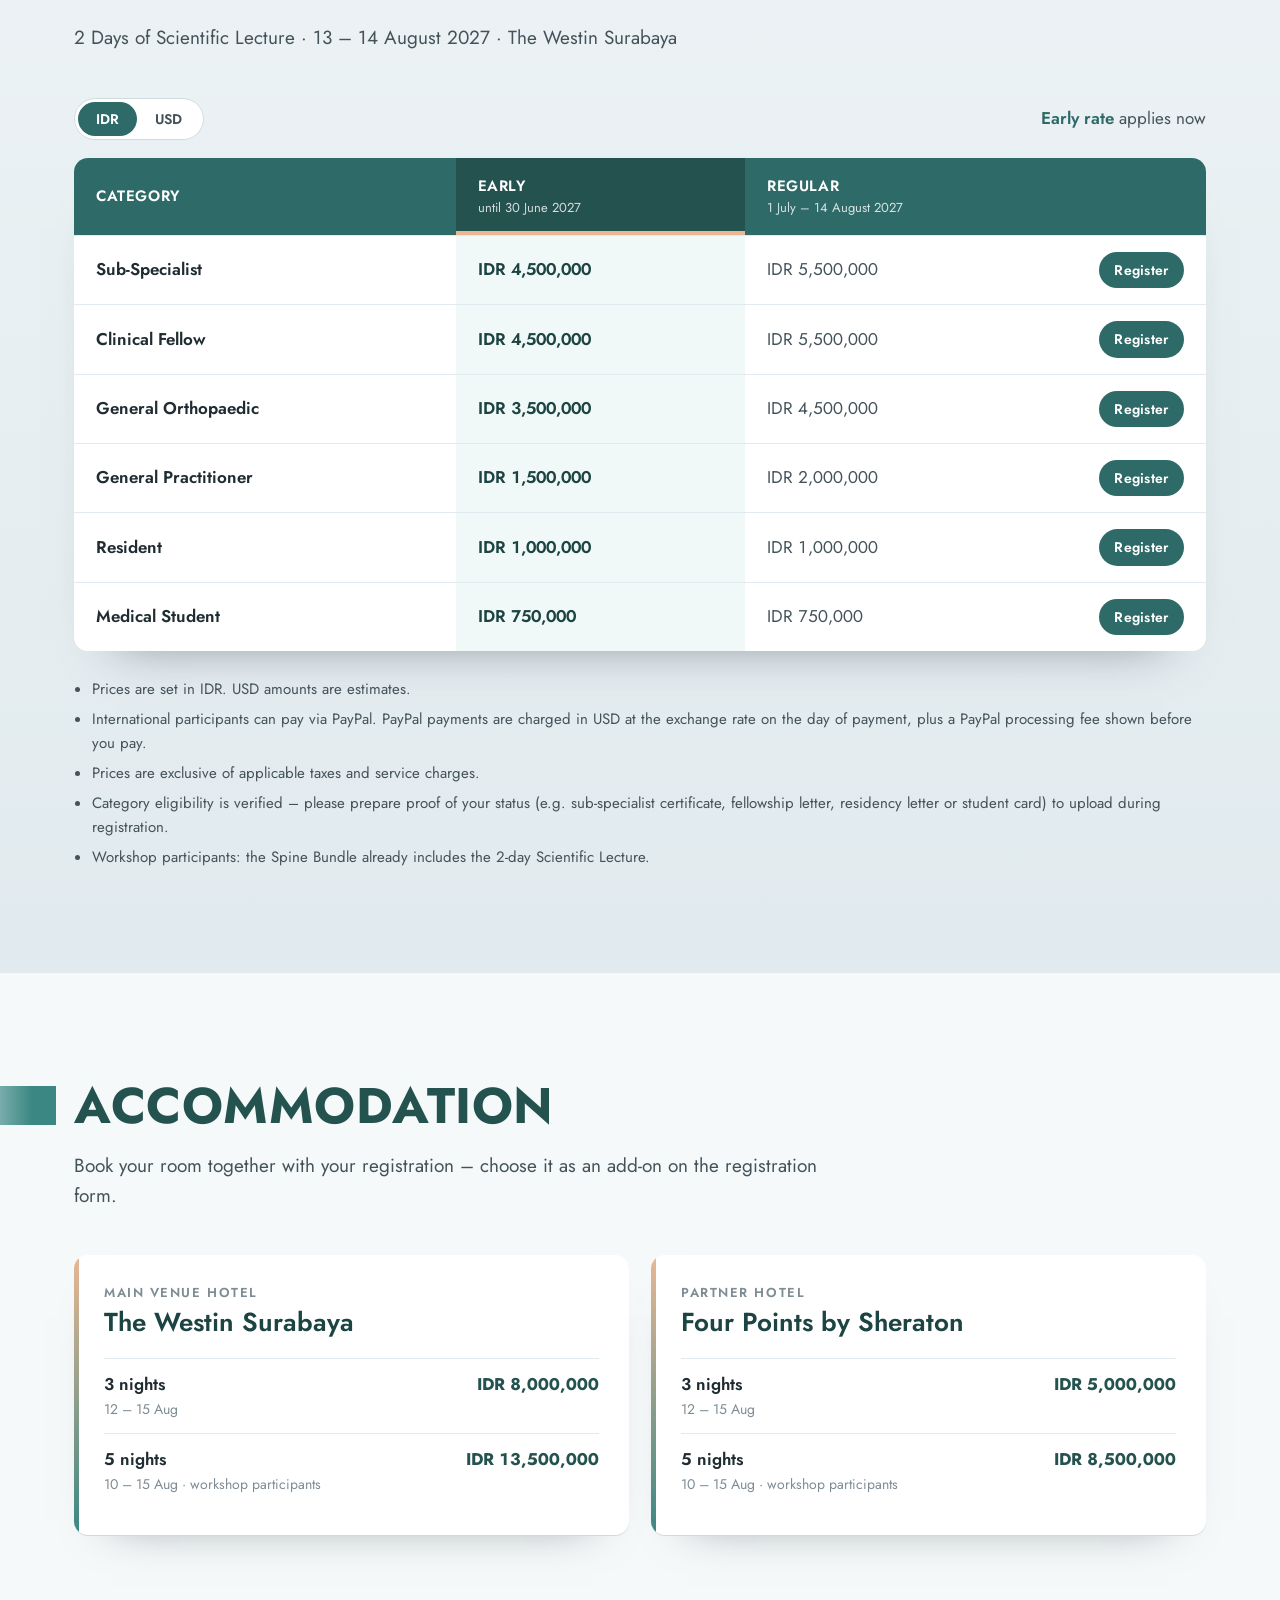
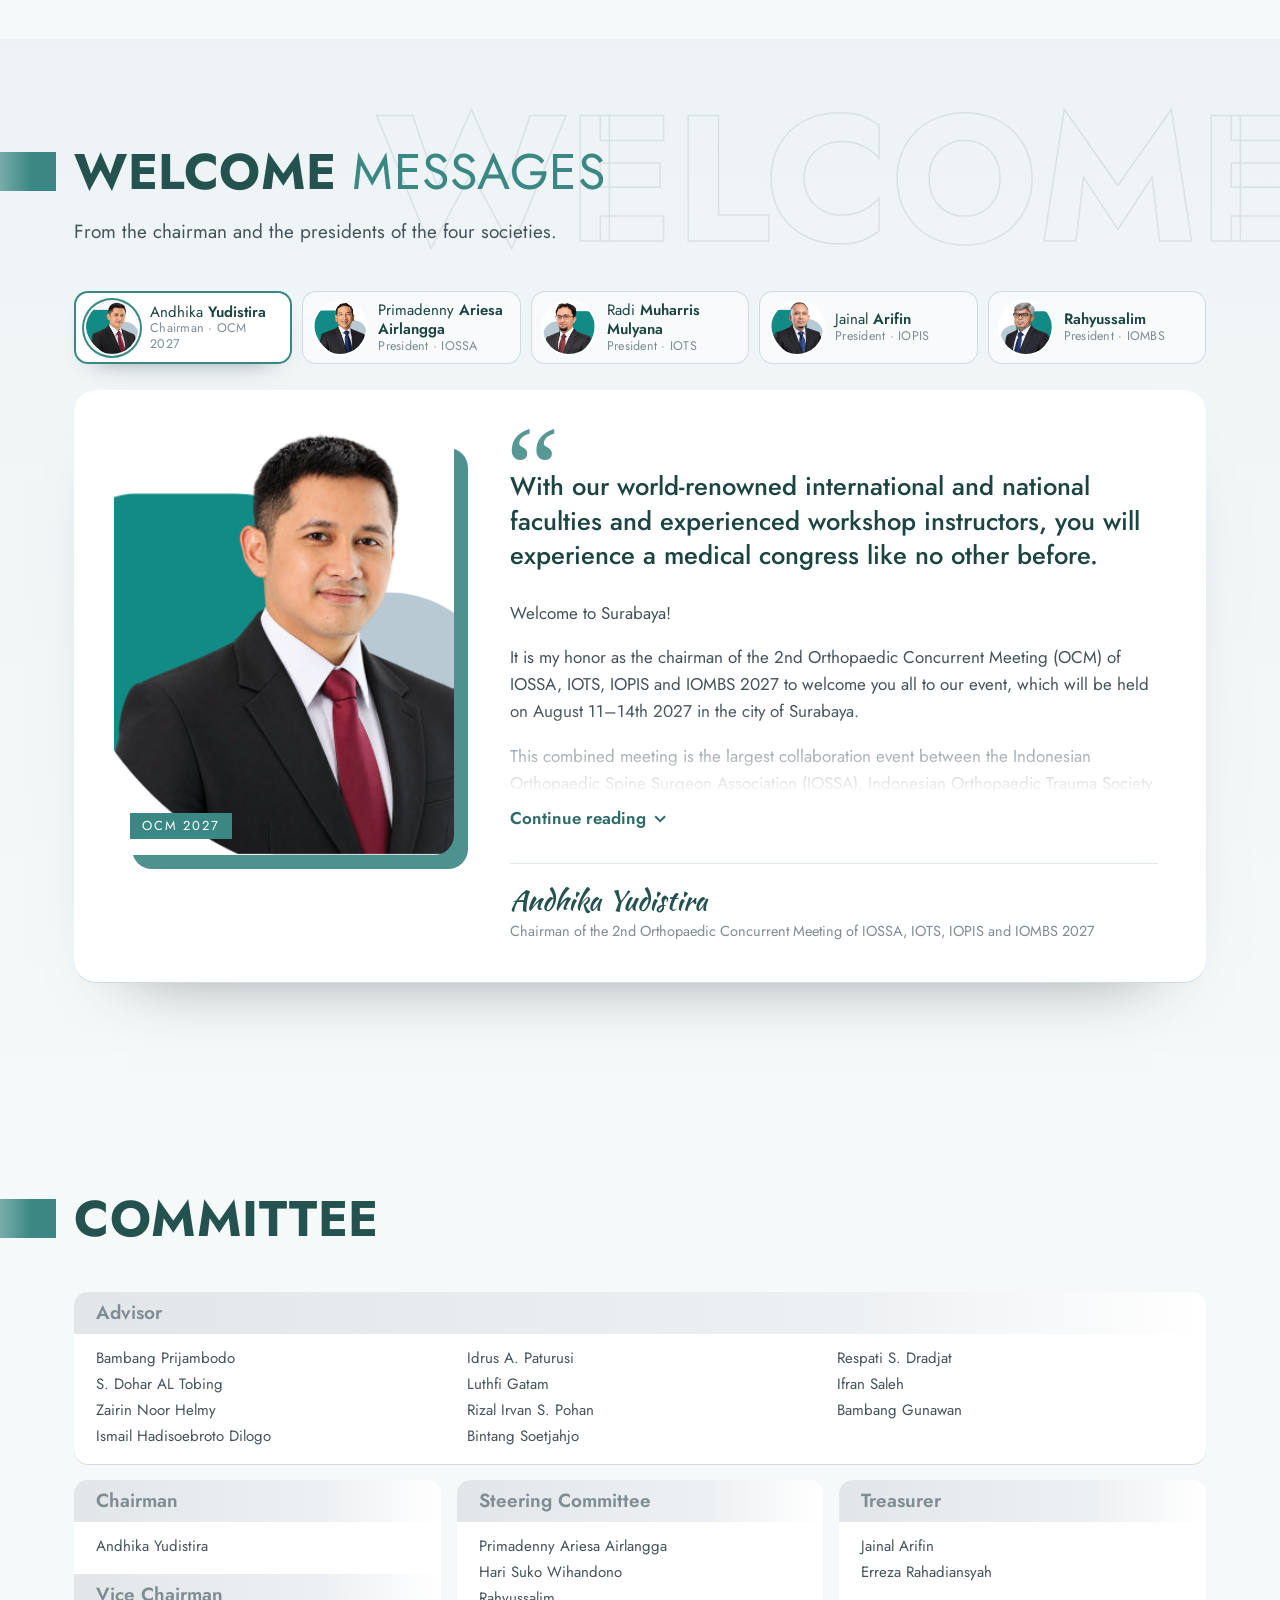
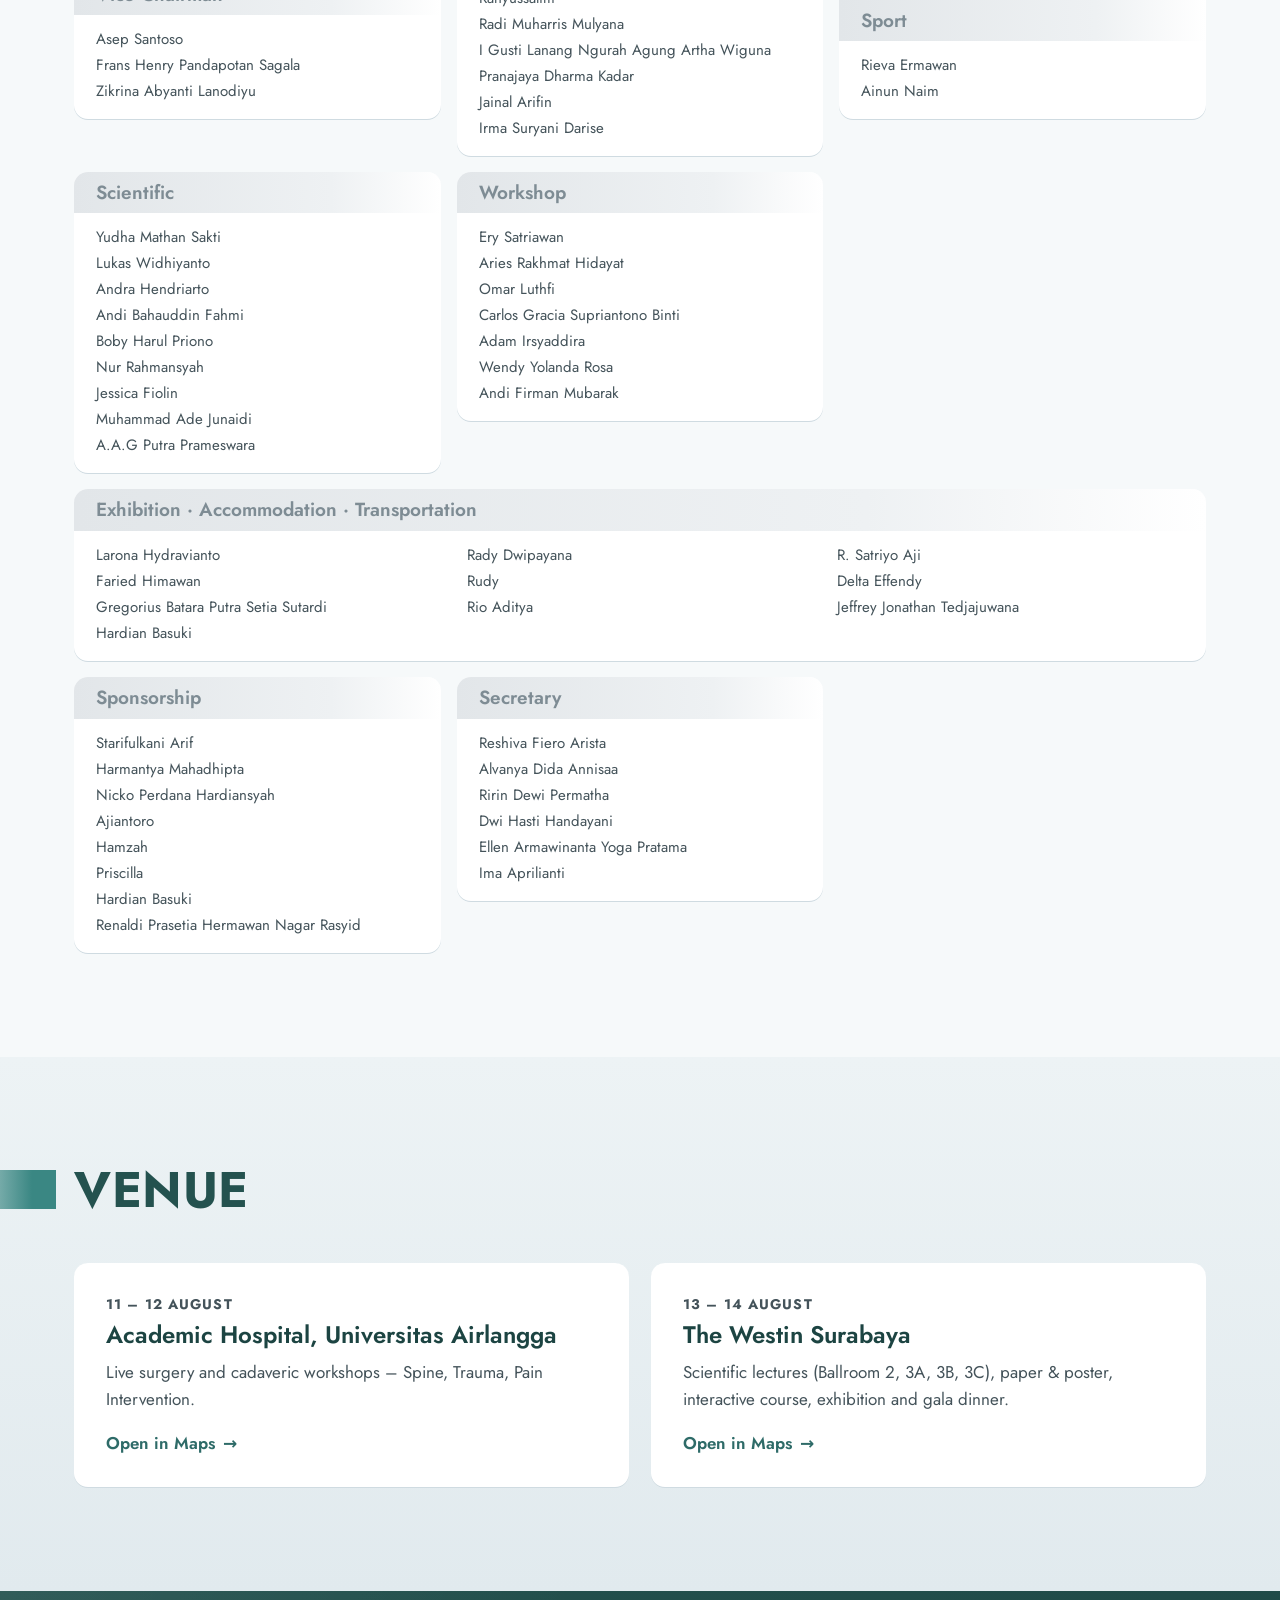
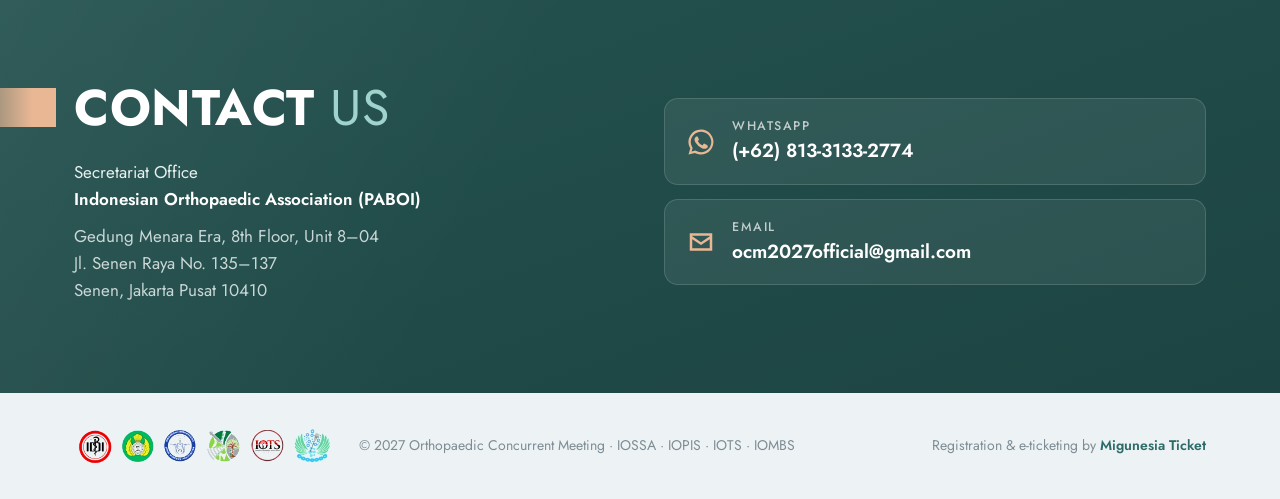
==== commit 9a883aec: "Workshops: label Sub-Specialists & Clinical Fellows only di tiap kartu" ====
--- a/index.html
+++ b/index.html
@@ -232,6 +232,7 @@
         <p class="ws-kicker">3 days of APSS certified workshops – Spine</p>
         <h3>Spine Bundle: Webinar, Live Surgery, Cadaveric Workshop + 2-Day Symposium</h3>
         <p class="ws-date">10 – 12 August 2027 <span>· symposium 13 – 14 August</span></p>
+        <p class="ws-for">For Sub-Specialists &amp; Clinical Fellows only</p>
         <ul class="ws-points">
           <li>1 day webinar (online)</li>
           <li>1 day certified live surgery by APSS</li>
@@ -254,6 +255,7 @@
           <p class="ws-kicker">Cadaveric Workshop</p>
           <h3>Trauma</h3>
           <p class="ws-date">Wednesday, 11 August 2027</p>
+          <p class="ws-for">For Sub-Specialists &amp; Clinical Fellows only</p>
           <div class="price" data-price="trauma"></div>
           <button class="btn btn-primary" data-register="trauma">Register</button>
         </div>
@@ -264,6 +266,7 @@
           <p class="ws-kicker">Cadaveric Workshop</p>
           <h3>Pain Intervention</h3>
           <p class="ws-date">Wednesday, 11 August 2027</p>
+          <p class="ws-for">For Sub-Specialists &amp; Clinical Fellows only</p>
           <div class="price" data-price="pain"></div>
           <button class="btn btn-primary" data-register="pain">Register</button>
         </div>
--- a/css/style.css
+++ b/css/style.css
@@ -285,6 +285,7 @@
 .ws h3 { font-size: clamp(24px, 2.4vw, 32px); font-weight: 600; color: var(--teal-900); }
 .ws-date { margin: 10px 0 18px; font-weight: 600; color: var(--ink); }
 .ws-date span { font-weight: 400; color: var(--steel); }
+.ws-for { display: inline-block; margin: -6px 0 18px; padding: 4px 12px; border: 1px solid var(--teal-600); border-radius: 999px; font-size: 13px; font-weight: 600; color: var(--teal-700); }
 .ws-points { margin: 0 0 22px; padding: 0; list-style: none; display: grid; gap: 6px; }
 .ws-points li { padding-left: 22px; position: relative; color: var(--ink-2); }
 .ws-points li::before { content: ""; position: absolute; left: 0; top: .72em; width: 10px; height: 2px; background: var(--copper); }
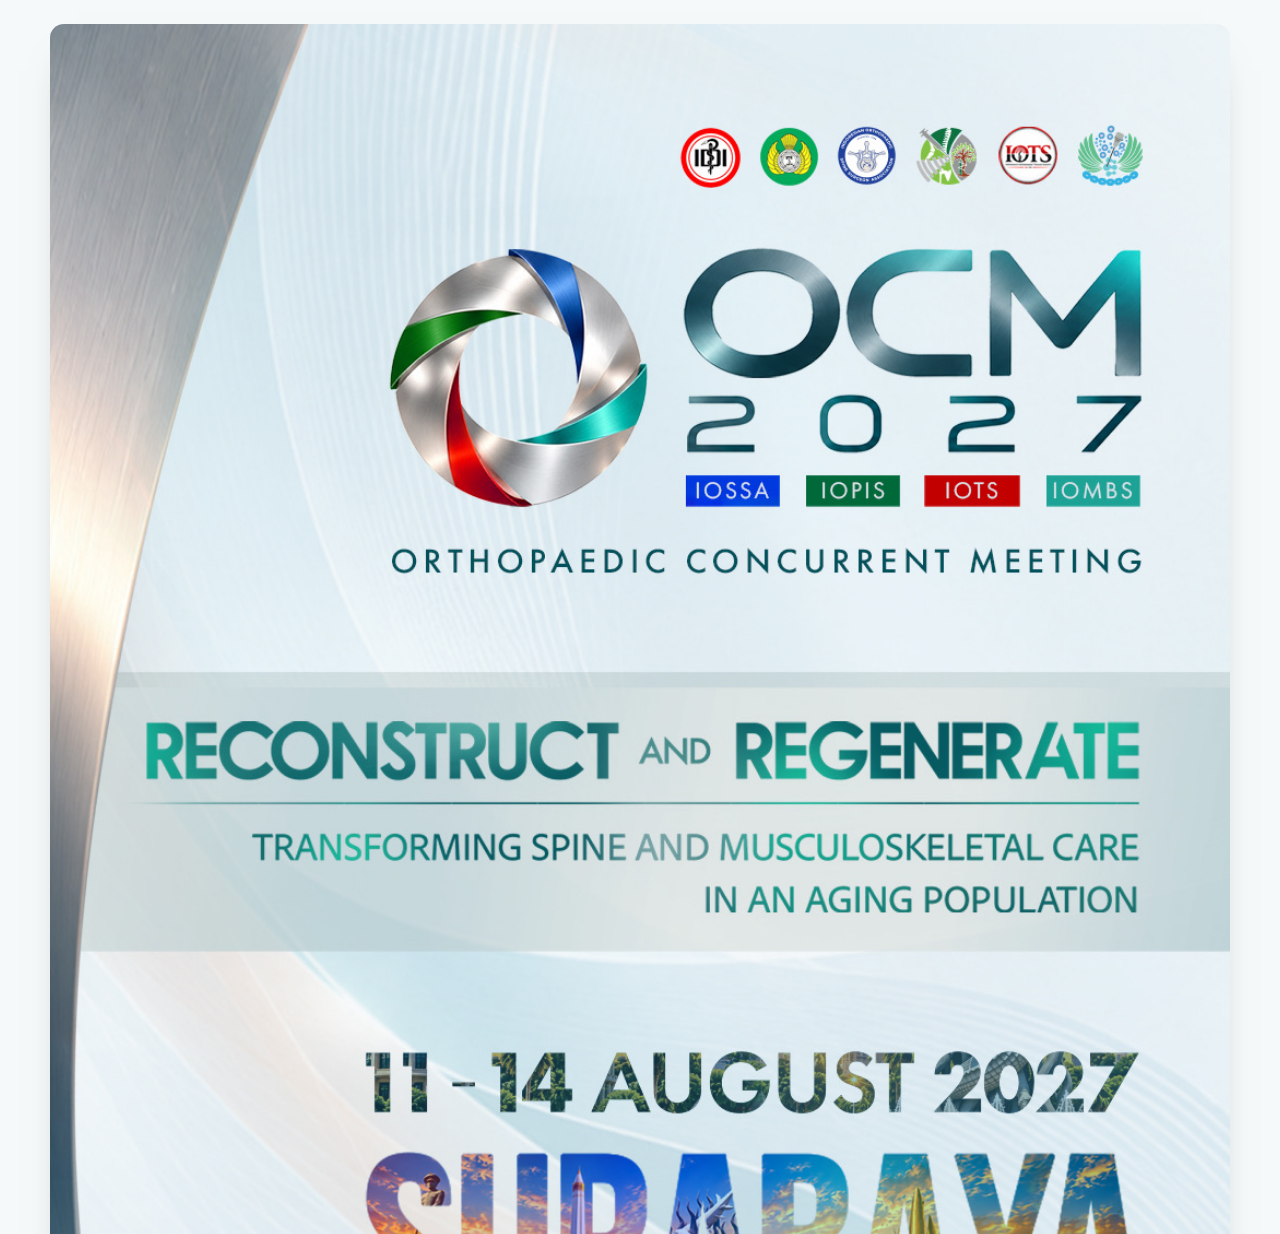
==== commit 538c5328: "Mini registration per kategori dokter: ?category=, harga/periode/kuota dari API, mapping Update 01" ====
--- a/index.html
+++ b/index.html
@@ -3,548 +3,88 @@
 <head>
   <meta charset="utf-8">
   <meta name="viewport" content="width=device-width, initial-scale=1">
-  <title>OCM 2027 · Orthopaedic Concurrent Meeting · Surabaya, 11–14 August 2027</title>
-  <meta name="description" content="2nd Orthopaedic Concurrent Meeting of IOSSA, IOPIS, IOTS and IOMBS. Scientific symposium, APSS certified spine workshop and cadaveric workshops. The Westin Surabaya & Academic Hospital Universitas Airlangga, 11–14 August 2027.">
+  <title>OCM 2027 · Registration</title>
+  <meta name="description" content="Registration for the 2nd Orthopaedic Concurrent Meeting of IOSSA, IOPIS, IOTS and IOMBS (OCM 2027), Surabaya, 11–14 August 2027.">
   <meta name="theme-color" content="#2E6B68">
-  <meta property="og:title" content="OCM 2027 · Reconstruct and Regenerate">
-  <meta property="og:description" content="Transforming spine and musculoskeletal care in an aging population. Surabaya, 11–14 August 2027.">
+  <meta property="og:title" content="OCM 2027 · Registration">
+  <meta property="og:description" content="Orthopaedic Concurrent Meeting · Surabaya, 11–14 August 2027.">
   <meta property="og:image" content="assets/img/og-image.jpg">
   <link rel="icon" href="assets/img/logo-ring.png" type="image/png">
   <link rel="preconnect" href="https://fonts.googleapis.com">
   <link rel="preconnect" href="https://fonts.gstatic.com" crossorigin>
-  <link href="https://fonts.googleapis.com/css2?family=Jost:wght@300;400;500;600;700&family=Kaushan+Script&display=swap" rel="stylesheet">
+  <link href="https://fonts.googleapis.com/css2?family=Jost:wght@300;400;500;600;700&display=swap" rel="stylesheet">
+  <link rel="preconnect" href="https://api.migunesia-ticket.com" crossorigin>
   <link rel="stylesheet" href="css/style.css">
 </head>
 <body>
 
-<!-- ============ HEADER ============ -->
-<header class="site-header" id="top">
-  <div class="wrap header-inner">
-    <a class="brand" href="#top" aria-label="OCM 2027 home">
-      <img src="assets/img/logo-ocm-2027.png" alt="OCM 2027 – Orthopaedic Concurrent Meeting" class="brand-logo">
-    </a>
-    <nav class="main-nav" aria-label="Main">
-      <a href="#about">About</a>
-      <a href="#programme">Programme</a>
-      <a href="#workshops">Workshops</a>
-      <a href="#registration">Registration</a>
-      <a href="#accommodation">Accommodation</a>
-      <a href="#venue">Venue</a>
-      <a href="#contact">Contact</a>
-    </nav>
-    <a href="#registration" class="btn btn-primary header-cta">Register</a>
-    <button class="nav-toggle" aria-label="Open menu" aria-expanded="false" aria-controls="mobile-nav">
-      <span></span><span></span><span></span>
-    </button>
-  </div>
-</header>
+<main>
+  <h1 class="sr">OCM 2027 – 2nd Orthopaedic Concurrent Meeting of IOSSA, IOPIS, IOTS and IOMBS. Registration.</h1>
 
-<!-- mobile menu: lives outside the header so the header's backdrop-filter cannot trap it -->
-<div class="mobile-nav" id="mobile-nav" hidden>
-  <nav aria-label="Mobile">
-    <a href="#about">About</a>
-    <a href="#programme">Programme &amp; Schedule</a>
-    <a href="#workshops">Workshops</a>
-    <a href="#registration">Registration</a>
-    <a href="#accommodation">Accommodation</a>
-    <a href="#messages">Welcome Messages</a>
-    <a href="#committee">Committee</a>
-    <a href="#venue">Venue</a>
-    <a href="#contact">Contact</a>
-  </nav>
-  <div class="mobile-nav-foot">
-    <a href="#registration" class="btn btn-primary btn-lg">Register now</a>
-    <p class="mn-meta"><b>11 – 14 August 2027</b><span>The Westin Surabaya · Academic Hospital UNAIR</span></p>
-    <p class="mn-contact">
-      <a href="https://wa.me/6281331332774" target="_blank" rel="noopener">WhatsApp</a>
-      <a href="mailto:ocm2027official@gmail.com">Email</a>
-    </p>
-  </div>
-</div>
-
-<main>
-
-<!-- ============ HERO: official banner (landscape on desktop, portrait on phones) ============ -->
-<section class="hero" aria-labelledby="hero-title">
-  <h1 id="hero-title" class="sr">OCM 2027 – 2nd Orthopaedic Concurrent Meeting of IOSSA, IOPIS, IOTS and IOMBS. Reconstruct and Regenerate: Transforming Spine and Musculoskeletal Care in an Aging Population. 11–14 August 2027, Surabaya, Indonesia.</h1>
-  <picture class="hero-banner">
-    <source media="(max-width: 760px)" srcset="assets/img/banner-portrait.jpg" width="1080" height="1920">
-    <img src="assets/img/banner-landscape.jpg" width="1920" height="1080" fetchpriority="high"
-      alt="OCM 2027 Orthopaedic Concurrent Meeting. Reconstruct and Regenerate – transforming spine and musculoskeletal care in an aging population. 11–14 August 2027, Surabaya. The Westin Surabaya, Academic Hospital Universitas Airlangga, Faculty of Medicine Universitas Airlangga. Scientific symposium, certified spine workshop by APSS, trauma and pain intervention cadaveric workshop, scientific competition (paper and poster), exhibition, interactive course lecture.">
-  </picture>
-
-  <div class="hero-bar">
-    <div class="wrap hero-bar-inner">
-      <p class="hero-deadline" data-deadline>
-        <span class="deadline-label">Early registration rate until <b>30 June 2027</b></span>
-        <span class="deadline-count" data-countdown></span>
-      </p>
-      <div class="hero-actions">
-        <a href="#registration" class="btn btn-primary btn-lg">Register now</a>
-        <a href="#programme" class="btn btn-ghost btn-lg">See the programme</a>
-      </div>
-    </div>
+  <div class="banner-wrap">
+    <picture class="hero-banner">
+      <source media="(max-width: 760px)" srcset="assets/img/banner-portrait.jpg" width="1080" height="1920">
+      <img src="assets/img/banner-landscape.jpg" width="1920" height="1080" fetchpriority="high"
+        alt="OCM 2027 Orthopaedic Concurrent Meeting. Reconstruct and Regenerate – transforming spine and musculoskeletal care in an aging population. 11–14 August 2027, Surabaya. The Westin Surabaya, Academic Hospital Universitas Airlangga, Faculty of Medicine Universitas Airlangga.">
+    </picture>
   </div>
 
-  <div class="glance">
+  <!-- one doctor category (?category=...) -->
+  <section class="reg" data-view="category" hidden aria-labelledby="cat-name">
     <div class="wrap">
-      <ol class="day-strip" aria-label="Four days at a glance">
-        <li class="day-ws">
-          <span class="d"><b>11</b><span>Wed<br>Aug</span></span>
-          <span class="t">Live Surgery &amp; Cadaveric Workshops</span>
-          <span class="p">Academic Hospital UNAIR</span>
-        </li>
-        <li class="day-ws">
-          <span class="d"><b>12</b><span>Thu<br>Aug</span></span>
-          <span class="t">APSS Certified Cadaveric Workshop</span>
-          <span class="p">Academic Hospital UNAIR</span>
-        </li>
-        <li class="day-sci">
-          <span class="d"><b>13</b><span>Fri<br>Aug</span></span>
-          <span class="t">Scientific Lecture Day 1 &amp; Gala Dinner</span>
-          <span class="p">The Westin Surabaya</span>
-        </li>
-        <li class="day-sci">
-          <span class="d"><b>14</b><span>Sat<br>Aug</span></span>
-          <span class="t">Scientific Lecture Day 2 &amp; Interactive Course</span>
-          <span class="p">The Westin Surabaya</span>
-        </li>
-      </ol>
+      <header class="reg-head">
+        <p class="kicker">Registration</p>
+        <h2 id="cat-name" data-cat-name></h2>
+        <p class="cat-sub" data-cat-sub></p>
+        <div class="reg-tools">
+          <p class="reg-period" data-period-label></p>
+          <div class="currency" role="group" aria-label="Currency">
+            <button aria-pressed="true" data-currency="IDR">IDR</button>
+            <button aria-pressed="false" data-currency="USD">USD</button>
+          </div>
+        </div>
+      </header>
+
+      <ol class="tickets" data-items aria-live="polite"></ol>
+
+      <ul class="notes">
+        <li>Prices are set in IDR. USD amounts are estimates.<span data-fx-rate></span></li>
+        <li>International participants can pay via PayPal. PayPal payments are charged in USD at the exchange rate on the day of payment, plus a PayPal processing fee shown before you pay.</li>
+        <li data-bundle-note>Every bundling package already includes the 2-day Scientific Lecture.</li>
+      </ul>
+
+      <section class="stay" aria-labelledby="stay-title">
+        <h3 id="stay-title">Accommodation</h3>
+        <p class="stay-lead">Optional. Choose your room as an add-on inside the registration form.</p>
+        <div class="hotels" data-hotels></div>
+      </section>
+
+      <p class="switch"><a href="./" data-switch>Not your category? Choose another category</a></p>
     </div>
-  </div>
-</section>
+  </section>
 
-<!-- ============ WELCOME / ABOUT ============ -->
-<section class="welcome" id="about">
-  <figure class="welcome-photo">
-    <img src="assets/img/photo-surabaya.jpg" alt="Suro and Boyo monument at Kenjeran, Surabaya, at sunset" loading="lazy">
-    <figcaption class="welcome-photo-title"><span>Welcome to</span> Surabaya</figcaption>
-  </figure>
-  <div class="wrap welcome-grid">
-    <div>
-      <p class="script">Yok Opo Cak ?!</p>
-      <p class="welcome-gloss">East Javanese for <i>“How are you, brother?!”</i> – loud, warm, and the way old friends greet each other here.</p>
+  <!-- no / unknown category: choose one -->
+  <section class="reg" data-view="chooser" hidden aria-labelledby="chooser-title">
+    <div class="wrap">
+      <header class="reg-head">
+        <p class="kicker">Registration</p>
+        <h2 id="chooser-title">Choose your category</h2>
+        <p class="cat-sub">Register under the category that matches your current status.</p>
+      </header>
+      <ul class="cats" data-cats></ul>
     </div>
-    <div class="welcome-text">
-      <div class="msg-body welcome-body" id="wb-about">
-      <p>On behalf of the Organizing Committee, it is our great pleasure to welcome you to the <b>Orthopaedic Concurrent Meeting 2027</b>, taking place on <b>11–14 August 2027</b> at The Westin Surabaya and the Academic Hospital, Universitas Airlangga.</p>
-      <p>This 2nd meeting marks a <b>historic milestone</b> for the Indonesian Orthopaedic Association (PABOI). For the first time, four affiliated organizations – <b>IOSSA, IOPIS, IOTS and IOMBS</b> – join forces to organize a national-scale event, with internationally renowned faculty sharing their knowledge and experience.</p>
-        <p>The meeting will feature internationally renowned experts who will share their knowledge, insights, and experience. Their participation offers an opportunity to learn from global leaders, exchange ideas, and build professional networks with colleagues and experts from the international orthopaedic community.</p>
-        <p>This collaboration reflects our shared commitment to unity, scientific advancement, and the improvement of orthopaedic care in Indonesia. We hope the scientific sessions, discussions, presentations, and supporting activities will inspire new ideas, strengthen cooperation across subspecialties, and contribute to better patient care.</p>
-        <p>Beyond the scientific programme, we invite you to experience the warmth and distinctive character of Surabaya and East Java. The people of East Java are known for being outspoken, straightforward, expressive, and spirited. Their loud way of speaking and seemingly rough, informal greetings are often signs of familiarity and genuine closeness rather than disrespect. Behind this bold communication style is a warm-hearted culture that values sincerity, solidarity, and togetherness.</p>
-        <p>We also encourage you to discover Surabaya, the City of Heroes, enjoy its local cuisine, and explore East Java’s natural beauty, from captivating coastlines to breathtaking mountain scenery.</p>
-        <p>May this meeting bring valuable knowledge, lasting connections, and new collaborations. We wish you a productive and enjoyable experience, and memories during your stay.</p>
-        <p class="script-sm">We look forward to welcoming you to Surabaya!</p>
-      </div>
-      <button class="msg-more" aria-expanded="false" aria-controls="wb-about">Continue reading</button>
-    </div>
-  </div>
+  </section>
 
-  <div class="wrap societies">
-    <article class="society" style="--c:var(--iossa)">
-      <span class="chip">IOSSA</span>
-      <h3>Indonesian Orthopaedic Spine Surgeon Association</h3>
-      <p>Spine</p>
-    </article>
-    <article class="society" style="--c:var(--iopis)">
-      <span class="chip">IOPIS</span>
-      <h3>Indonesian Orthopaedic Pain Intervention Society</h3>
-      <p>Pain intervention</p>
-    </article>
-    <article class="society" style="--c:var(--iots)">
-      <span class="chip">IOTS</span>
-      <h3>Indonesian Orthopaedic Trauma Society</h3>
-      <p>Trauma · this year on geriatric trauma</p>
-    </article>
-    <article class="society" style="--c:var(--iombs)">
-      <span class="chip">IOMBS</span>
-      <h3>Indonesian Orthopaedic Mechano Biology Society</h3>
-      <p>Mechanobiology &amp; regenerative medicine</p>
-    </article>
-  </div>
-</section>
-
-<!-- ============ PROGRAMME ============ -->
-<section class="section programme" id="programme">
-  <div class="wrap">
-    <header class="section-head">
-      <h2 class="title-block"><span>Programme</span> &amp; Schedule</h2>
-      <p class="lead">Two days of hands-on workshops at the Academic Hospital, then two days of concurrent scientific lectures – one hall for each society – at The Westin Surabaya.</p>
-    </header>
-
-    <div class="day-tabs" role="tablist" aria-label="Choose a day">
-      <button role="tab" aria-selected="true" aria-controls="day-11" id="tab-11"><b>Wed</b> 11 Aug</button>
-      <button role="tab" aria-selected="false" aria-controls="day-12" id="tab-12" tabindex="-1"><b>Thu</b> 12 Aug</button>
-      <button role="tab" aria-selected="false" aria-controls="day-13" id="tab-13" tabindex="-1"><b>Fri</b> 13 Aug</button>
-      <button role="tab" aria-selected="false" aria-controls="day-14" id="tab-14" tabindex="-1"><b>Sat</b> 14 Aug</button>
-    </div>
-
-    <div class="day-panels">
-      <div class="day-panel" role="tabpanel" id="day-11" aria-labelledby="tab-11">
-        <ul class="sessions">
-          <li class="s-workshop"><span class="tag">Workshop</span><span class="name">Certified Live Surgery by APSS – Spine</span><span class="place">Academic Hospital, Universitas Airlangga</span></li>
-          <li class="s-workshop"><span class="tag">Workshop</span><span class="name">Cadaveric Workshop – Trauma</span><span class="place">Academic Hospital, Universitas Airlangga</span></li>
-          <li class="s-workshop"><span class="tag">Workshop</span><span class="name">Cadaveric Workshop – Pain Intervention</span><span class="place">Academic Hospital, Universitas Airlangga</span></li>
-          <li class="s-social"><span class="tag">Dinner</span><span class="name">Instructor Dinner – Spine</span><span class="place">To be announced</span></li>
-        </ul>
-      </div>
-      <div class="day-panel" role="tabpanel" id="day-12" aria-labelledby="tab-12" hidden>
-        <ul class="sessions">
-          <li class="s-workshop"><span class="tag">Workshop</span><span class="name">Certified Cadaveric Workshop by APSS – Spine</span><span class="place">Academic Hospital, Universitas Airlangga</span></li>
-          <li class="s-social"><span class="tag">Dinner</span><span class="name">Faculty Dinner</span><span class="place">Soiree Lounge, The Westin Surabaya</span></li>
-        </ul>
-      </div>
-      <div class="day-panel" role="tabpanel" id="day-13" aria-labelledby="tab-13" hidden>
-        <ul class="sessions">
-          <li class="s-iossa"><span class="tag">IOSSA</span><span class="name">Scientific Lecture Day 1</span><span class="place">Ballroom 2, The Westin Surabaya</span></li>
-          <li class="s-iopis"><span class="tag">IOPIS</span><span class="name">Scientific Lecture Day 1</span><span class="place">Ballroom 3A, The Westin Surabaya</span></li>
-          <li class="s-iots"><span class="tag">IOTS</span><span class="name">Scientific Lecture Day 1</span><span class="place">Ballroom 3B, The Westin Surabaya</span></li>
-          <li class="s-iombs"><span class="tag">IOMBS</span><span class="name">Scientific Lecture Day 1</span><span class="place">Ballroom 3C, The Westin Surabaya</span></li>
-          <li class="s-comp"><span class="tag">Competition</span><span class="name">Paper &amp; Poster Presentation</span><span class="place">Westin Room 10, The Westin Surabaya</span></li>
-          <li class="s-social"><span class="tag">Dinner</span><span class="name">Gala Dinner</span><span class="place">Ballroom 2, The Westin Surabaya</span></li>
-        </ul>
-      </div>
-      <div class="day-panel" role="tabpanel" id="day-14" aria-labelledby="tab-14" hidden>
-        <ul class="sessions">
-          <li class="s-iossa"><span class="tag">IOSSA</span><span class="name">Scientific Lecture Day 2</span><span class="place">Ballroom 2, The Westin Surabaya</span></li>
-          <li class="s-iopis"><span class="tag">IOPIS</span><span class="name">Scientific Lecture Day 2</span><span class="place">Ballroom 3A, The Westin Surabaya</span></li>
-          <li class="s-iots"><span class="tag">IOTS</span><span class="name">Scientific Lecture Day 2</span><span class="place">Ballroom 3B, The Westin Surabaya</span></li>
-          <li class="s-iombs"><span class="tag">IOMBS</span><span class="name">Scientific Lecture Day 2</span><span class="place">Ballroom 3C, The Westin Surabaya</span></li>
-          <li class="s-comp"><span class="tag">Course</span><span class="name">Interactive Course Lecture</span><span class="place">Westin Room 10, The Westin Surabaya</span></li>
-        </ul>
-      </div>
-    </div>
-    <p class="fine">Detailed timetable and faculty list will be published closer to the meeting. SKP credits for each scientific programme will be announced soon.</p>
-  </div>
-</section>
-
-<!-- ============ WORKSHOPS ============ -->
-<section class="section workshops" id="workshops">
-  <div class="wrap">
-    <header class="section-head">
-      <h2 class="title-block"><span>Workshops</span></h2>
-      <p class="lead">Held at the Academic Hospital, Universitas Airlangga. <b>Exclusively for Sub-Specialists and Clinical Fellows.</b> SKP Kemenkes accredited.</p>
-    </header>
-
-    <article class="ws ws-feature">
-      <div class="ws-photo"><img src="assets/img/photo-live-surgery.jpg" alt="Live surgery in an operating room" loading="lazy"></div>
-      <div class="ws-body">
-        <p class="ws-kicker">3 days of APSS certified workshops – Spine</p>
-        <h3>Spine Bundle: Webinar, Live Surgery, Cadaveric Workshop + 2-Day Symposium</h3>
-        <p class="ws-date">10 – 12 August 2027 <span>· symposium 13 – 14 August</span></p>
-        <p class="ws-for">For Sub-Specialists &amp; Clinical Fellows only</p>
-        <ul class="ws-points">
-          <li>1 day webinar (online)</li>
-          <li>1 day certified live surgery by APSS</li>
-          <li>1 day certified cadaveric workshop by APSS</li>
-          <li>Full access to the 2-day Scientific Lecture</li>
-        </ul>
-        <div class="price" data-price="spine"></div>
-        <div class="addon">
-          <span class="addon-badge">Add-on · 8 seats only</span>
-          <p>Watch the live surgery from <b>inside the operating room</b> <span class="addon-price">+ IDR 5,000,000</span></p>
-        </div>
-        <button class="btn btn-primary" data-register="spine">Register for the Spine Bundle</button>
-      </div>
-    </article>
-
-    <div class="ws-pair">
-      <article class="ws">
-        <div class="ws-photo"><img src="assets/img/photo-trauma.png" alt="Radiographs of the lower limb on a light box" loading="lazy"></div>
-        <div class="ws-body">
-          <p class="ws-kicker">Cadaveric Workshop</p>
-          <h3>Trauma</h3>
-          <p class="ws-date">Wednesday, 11 August 2027</p>
-          <p class="ws-for">For Sub-Specialists &amp; Clinical Fellows only</p>
-          <div class="price" data-price="trauma"></div>
-          <button class="btn btn-primary" data-register="trauma">Register</button>
-        </div>
-      </article>
-      <article class="ws">
-        <div class="ws-photo"><img src="assets/img/photo-pain.png" alt="Surgeon in scrubs and mask" loading="lazy"></div>
-        <div class="ws-body">
-          <p class="ws-kicker">Cadaveric Workshop</p>
-          <h3>Pain Intervention</h3>
-          <p class="ws-date">Wednesday, 11 August 2027</p>
-          <p class="ws-for">For Sub-Specialists &amp; Clinical Fellows only</p>
-          <div class="price" data-price="pain"></div>
-          <button class="btn btn-primary" data-register="pain">Register</button>
-        </div>
-      </article>
-    </div>
-  </div>
-</section>
-
-<!-- ============ REGISTRATION ============ -->
-<section class="section registration" id="registration">
-  <div class="wrap">
-    <header class="section-head">
-      <h2 class="title-block"><span>Registration</span></h2>
-      <p class="lead">2 Days of Scientific Lecture · 13 – 14 August 2027 · The Westin Surabaya</p>
-    </header>
-
-    <div class="reg-tools">
-      <div class="currency" role="group" aria-label="Currency">
-        <button aria-pressed="true" data-currency="IDR">IDR</button>
-        <button aria-pressed="false" data-currency="USD">USD</button>
-      </div>
-      <p class="reg-period" data-period-label></p>
-    </div>
-
-    <table class="reg-table">
-      <thead>
-        <tr>
-          <th scope="col">Category</th>
-          <th scope="col" data-col="early">Early<small>until 30 June 2027</small></th>
-          <th scope="col" data-col="regular">Regular<small>1 July – 14 August 2027</small></th>
-          <th scope="col"><span class="sr">Register</span></th>
-        </tr>
-      </thead>
-      <tbody data-reg-rows></tbody>
-    </table>
-
-    <ul class="notes">
-      <li>Prices are set in IDR. USD amounts are estimates.<span data-fx-rate></span></li>
-      <li>International participants can pay via PayPal. PayPal payments are charged in USD at the exchange rate on the day of payment, plus a PayPal processing fee shown before you pay.</li>
-      <li>Prices are exclusive of applicable taxes and service charges.</li>
-      <li>Category eligibility is verified – please prepare proof of your status (e.g. sub-specialist certificate, fellowship letter, residency letter or student card) to upload during registration.</li>
-      <li>Workshop participants: the Spine Bundle already includes the 2-day Scientific Lecture.</li>
-    </ul>
-  </div>
-</section>
-
-<!-- ============ ACCOMMODATION ============ -->
-<section class="section accommodation" id="accommodation">
-  <div class="wrap">
-    <header class="section-head">
-      <h2 class="title-block"><span>Accommodation</span></h2>
-      <p class="lead">Book your room together with your registration – choose it as an add-on on the registration form.</p>
-    </header>
-    <div class="hotels">
-      <article class="hotel">
-        <p class="hotel-kicker">Main venue hotel</p>
-        <h3>The Westin Surabaya</h3>
-        <dl>
-          <div><dt>3 nights <span>12 – 15 Aug</span></dt><dd>IDR 8,000,000</dd></div>
-          <div><dt>5 nights <span>10 – 15 Aug · workshop participants</span></dt><dd>IDR 13,500,000</dd></div>
-        </dl>
-      </article>
-      <article class="hotel">
-        <p class="hotel-kicker">Partner hotel</p>
-        <h3>Four Points by Sheraton</h3>
-        <dl>
-          <div><dt>3 nights <span>12 – 15 Aug</span></dt><dd>IDR 5,000,000</dd></div>
-          <div><dt>5 nights <span>10 – 15 Aug · workshop participants</span></dt><dd>IDR 8,500,000</dd></div>
-        </dl>
-      </article>
-    </div>
-  </div>
-</section>
-
-<!-- ============ WELCOME MESSAGES: pick a person, the message changes in place ============ -->
-<section class="section messages" id="messages">
-  <div class="wrap">
-    <header class="section-head">
-      <h2 class="title-block"><span>Welcome</span> Messages</h2>
-      <p class="lead">From the chairman and the presidents of the four societies.</p>
-    </header>
-    <div class="msg">
-      <div class="msg-people" role="tablist" aria-label="Choose whose message to read">
-        <button role="tab" id="mt-chairman" aria-controls="mp-chairman" aria-selected="true" style="--c:var(--teal-600)">
-          <img src="assets/img/portrait-chairman.png" alt="" loading="lazy">
-          <span class="who"><span class="who-name">Andhika <b>Yudistira</b></span><span class="who-role">Chairman · OCM 2027</span></span>
-        </button>
-        <button role="tab" id="mt-iossa" aria-controls="mp-iossa" aria-selected="false" tabindex="-1" style="--c:var(--iossa)">
-          <img src="assets/img/portrait-iossa.png" alt="" loading="lazy">
-          <span class="who"><span class="who-name">Primadenny <b>Ariesa Airlangga</b></span><span class="who-role">President · IOSSA</span></span>
-        </button>
-        <button role="tab" id="mt-iots" aria-controls="mp-iots" aria-selected="false" tabindex="-1" style="--c:var(--iots)">
-          <img src="assets/img/portrait-iots.png" alt="" loading="lazy">
-          <span class="who"><span class="who-name">Radi <b>Muharris Mulyana</b></span><span class="who-role">President · IOTS</span></span>
-        </button>
-        <button role="tab" id="mt-iopis" aria-controls="mp-iopis" aria-selected="false" tabindex="-1" style="--c:var(--iopis)">
-          <img src="assets/img/portrait-iopis.png" alt="" loading="lazy">
-          <span class="who"><span class="who-name">Jainal <b>Arifin</b></span><span class="who-role">President · IOPIS</span></span>
-        </button>
-        <button role="tab" id="mt-iombs" aria-controls="mp-iombs" aria-selected="false" tabindex="-1" style="--c:var(--iombs)">
-          <img src="assets/img/portrait-iombs.png" alt="" loading="lazy">
-          <span class="who"><span class="who-name"><b>Rahyussalim</b></span><span class="who-role">President · IOMBS</span></span>
-        </button>
-      </div>
-      <article class="msg-panel" role="tabpanel" id="mp-chairman" aria-labelledby="mt-chairman" style="--c:var(--teal-600)">
-        <figure class="msg-photo">
-          <img src="assets/img/portrait-chairman.png" alt="Andhika Yudistira" loading="lazy">
-          <figcaption class="msg-chip">OCM 2027</figcaption>
-        </figure>
-        <div class="msg-content">
-          <blockquote class="msg-quote">With our world-renowned international and national faculties and experienced workshop instructors, you will experience a medical congress like no other before.</blockquote>
-          <div class="msg-body" id="mb-chairman">
-            <p>Welcome to Surabaya!</p>
-            <p>It is my honor as the chairman of the 2nd Orthopaedic Concurrent Meeting (OCM) of IOSSA, IOTS, IOPIS and IOMBS 2027 to welcome you all to our event, which will be held on August 11–14th 2027 in the city of Surabaya.</p>
-            <p>This combined meeting is the largest collaboration event between the Indonesian Orthopaedic Spine Surgeon Association (IOSSA), Indonesian Orthopaedic Trauma Society (IOTS), Indonesian Orthopaedic Pain Intervention Society (IOPIS), and Indonesian Orthopaedic Mechano Biology Society (IOMBS).</p>
-            <p>With the theme “Reconstruct and Regenerate: Transforming Spine and Musculoskeletal Care in an Aging Population”, it is held to discover novel opportunities, as the platform to exchange ideas, discover new avenues, reacquaint with colleagues, meet experts and broaden our knowledge.</p>
-            <p>The organizing committee has already built up a stimulating scientific program, including 2 full-day exclusive workshops. With our world-renowned international and national faculties and experienced workshop instructors, you will experience a medical congress like no other before.</p>
-            <p>We hope to meet you in Surabaya!</p>
-          </div>
-          <button class="msg-more" aria-expanded="false" aria-controls="mb-chairman">Continue reading</button>
-          <p class="msg-sign"><span class="msg-sign-name">Andhika Yudistira</span><span class="msg-sign-role">Chairman of the 2nd Orthopaedic Concurrent Meeting of IOSSA, IOTS, IOPIS and IOMBS 2027</span></p>
-        </div>
-      </article>
-      <article class="msg-panel" role="tabpanel" id="mp-iossa" aria-labelledby="mt-iossa" style="--c:var(--iossa)" hidden>
-        <figure class="msg-photo">
-          <img src="assets/img/portrait-iossa.png" alt="Primadenny Ariesa Airlangga" loading="lazy">
-          <figcaption class="msg-chip">IOSSA</figcaption>
-        </figure>
-        <div class="msg-content">
-          <blockquote class="msg-quote">Every part of the meeting is an opportunity to discover new insights, gain valuable experiences, and build meaningful connections and friendships.</blockquote>
-          <div class="msg-body" id="mb-iossa">
-            <p>Dear Colleagues and Friends,</p>
-            <p>It is my great pleasure to welcome you to the 2nd Orthopaedic Concurrent Meeting (OCM) of IOSSA, IOTS, IOPIS, and IOMBS 2027. As the President of the Indonesian Orthopaedic Spine Surgeon Association (IOSSA), I am truly proud to present this special gathering, bringing together four leading orthopaedic communities in Indonesia.</p>
-            <p>Under the theme “Reconstruct and Regenerate: Transforming Spine and Musculoskeletal Care in an Aging Population,” OCM 2027 offers a platform to exchange different perspectives, ideas, and expertise while discussing the evolving challenges and opportunities in orthopaedic care.</p>
-            <p>OCM 2027 is designed to bring knowledge and experience together, with opportunities to learn, discuss, and connect beyond the lecture room. From engaging scientific sessions, live surgery, and workshops to conversations with national and international experts, every part of the meeting is an opportunity to discover new insights, gain valuable experiences, and build meaningful connections and friendships.</p>
-            <p>Join us in Surabaya in August 2027, and let us make OCM 2027 a memorable gathering!</p>
-            <p>See you in Surabaya!</p>
-          </div>
-          <button class="msg-more" aria-expanded="false" aria-controls="mb-iossa">Continue reading</button>
-          <p class="msg-sign"><span class="msg-sign-name">Primadenny Ariesa Airlangga</span><span class="msg-sign-role">President of the Indonesian Orthopaedic Spine Surgeon Association (IOSSA)</span></p>
-        </div>
-      </article>
-      <article class="msg-panel" role="tabpanel" id="mp-iots" aria-labelledby="mt-iots" style="--c:var(--iots)" hidden>
-        <figure class="msg-photo">
-          <img src="assets/img/portrait-iots.png" alt="Radi Muharris Mulyana" loading="lazy">
-          <figcaption class="msg-chip">IOTS</figcaption>
-        </figure>
-        <div class="msg-content">
-          <blockquote class="msg-quote">At the end of the day, providing the best outcome of care is our goal in improving the geriatric’s quality of life.</blockquote>
-          <div class="msg-body" id="mb-iots">
-            <p>Greetings Colleagues and friends,</p>
-            <p>As the President of the Indonesian Orthopaedic Trauma Society (IOTS), I would like to extend a warmest welcome to all the participants of the Orthopaedic Concurrent Meeting (OCM) 2027. This meeting marks the second collaboration between Orthopaedic communities in Indonesia, the IOTS (Trauma), IOSSA (Spine), and IOPIS (pain intervention). This year, we are proudly joined by one more community, the IOMBS (mechano-biology). This collaborative meeting is part of a greater effort of the Indonesian Orthopaedic Association (IOA) to provide the utmost benefit towards the Orthopaedic community and ultimately, all our patients.</p>
-            <p>This year, we will be focusing on geriatric trauma, since Indonesia is facing an ever-growing population of geriatrics. Geriatric fractures in the extremities, including pelvic acetabulum, have some distinct challenges from other age groups, and comprehensive multidisciplinary care is necessary. At the end of the day, providing the best outcome of care is our goal in improving the geriatric’s quality of life.</p>
-            <p>Join us next August 2027 in Surabaya to experience interactive lectures, warm discussions, cooperative practical exercises, and friendly clash of fresh ideas from global and local experts in the field of geriatric trauma. This meeting serves as a platform to adapt our management based on current evidence-based care and best practices. Do not forget to also experience the cultural diversity of Surabaya as the melting point of many cultures of Indonesia.</p>
-            <p>Looking forward to welcoming you to the city of heroes!</p>
-          </div>
-          <button class="msg-more" aria-expanded="false" aria-controls="mb-iots">Continue reading</button>
-          <p class="msg-sign"><span class="msg-sign-name">Radi Muharris Mulyana</span><span class="msg-sign-role">President of the Indonesian Orthopaedic Trauma Society (IOTS)</span></p>
-        </div>
-      </article>
-      <article class="msg-panel" role="tabpanel" id="mp-iopis" aria-labelledby="mt-iopis" style="--c:var(--iopis)" hidden>
-        <figure class="msg-photo">
-          <img src="assets/img/portrait-iopis.png" alt="Jainal Arifin" loading="lazy">
-          <figcaption class="msg-chip">IOPIS</figcaption>
-        </figure>
-        <div class="msg-content">
-          <blockquote class="msg-quote">We hope that OCM 2027 will be more than just a scientific conference.</blockquote>
-          <div class="msg-body" id="mb-iopis">
-            <p>Distinguished advisors, board members, and members of the Indonesian Orthopedic Pain Intervention Society (IOPIS); esteemed colleagues from IOSSA, IOTS, and IOMBS; and all distinguished guests.</p>
-            <p>With deep gratitude we welcome you to the preparations for the Biannual Orthopaedic Concurrent Meeting 2027, to be held from August 11 to August 14 2027. Under the theme “Reconstructing and Regenerating: The Transformation of Spinal and Musculoskeletal Care in the Elderly Population,” this meeting brings together IOSSA, IOTS, IOPIS, and IOMBS in a joint effort to advance knowledge, practical skills, and professional collaboration in addressing the growing challenges related to spinal and musculoskeletal care in the elderly.</p>
-            <p>Building on the success of the previous OCM 1, for this OCM 2 event, IOPIS is fully committed to presenting updated materials and the latest insights on advancements in pain intervention within the field of orthopedics. In addition to our active role in community service programs, we are also fully committed to providing comprehensive guidance and education to residents and new orthopedists regarding interventional pain management techniques in orthopedics.</p>
-            <p>We hope that OCM 2027 will be more than just a scientific conference. May this event serve as a meaningful platform for building closer relationships.</p>
-          </div>
-          <button class="msg-more" aria-expanded="false" aria-controls="mb-iopis">Continue reading</button>
-          <p class="msg-sign"><span class="msg-sign-name">Jainal Arifin</span><span class="msg-sign-role">President of the Indonesian Orthopaedic Pain Intervention Society (IOPIS)</span></p>
-        </div>
-      </article>
-      <article class="msg-panel" role="tabpanel" id="mp-iombs" aria-labelledby="mt-iombs" style="--c:var(--iombs)" hidden>
-        <figure class="msg-photo">
-          <img src="assets/img/portrait-iombs.png" alt="Rahyussalim" loading="lazy">
-          <figcaption class="msg-chip">IOMBS</figcaption>
-        </figure>
-        <div class="msg-content">
-          <blockquote class="msg-quote">IOMBS hopes to contribute new perspectives on mechanobiology and regenerative medicine – repair, regeneration, and functional recovery in older patients.</blockquote>
-          <div class="msg-body" id="mb-iombs">
-            <p>Dear Colleagues and Friends,</p>
-            <p>It is my great pleasure to welcome you all to the Orthopaedic Concurrent Meeting (OCM) 2027. As the president of the Indonesian Orthopaedic Mechano Biology Society (IOMBS), I am honored to be a part of this collaborative scientific forum, bringing the Indonesian Orthopaedic Spine Surgeon Association (IOSSA), Indonesian Orthopaedic Trauma Society (IOTS), Indonesian Orthopaedic Pain Intervention Society (IOPIS), and IOMBS together in advancing orthopaedic and traumatology care.</p>
-            <p>OCM 2027’s theme addresses the complex issues surrounding spine and musculoskeletal health in an aging population. Since aging is accompanied by changes in tissue quality, healing capacity, and musculoskeletal function, IOMBS hopes to contribute new perspectives on mechanobiology and regenerative medicine to explore approaches to repair, regeneration, and functional recovery in older patients. May these insights inspire further research and innovation in the field.</p>
-            <p>Lastly, I would like to express my sincere appreciation to all speakers, partners, participants, the organizing committee, and everyone supporting this meeting. May this event run smoothly and contribute beneficially to the future of orthopaedics and traumatology.</p>
-            <p>Thank you, and we look forward to meeting you all in Surabaya.</p>
-          </div>
-          <button class="msg-more" aria-expanded="false" aria-controls="mb-iombs">Continue reading</button>
-          <p class="msg-sign"><span class="msg-sign-name">Rahyussalim</span><span class="msg-sign-role">President of the Indonesian Orthopaedic Mechano Biology Society (IOMBS)</span></p>
-        </div>
-      </article>
-    </div>
-  </div>
-</section>
-
-<!-- ============ COMMITTEE ============ -->
-<section class="section committee" id="committee">
-  <div class="wrap">
-    <header class="section-head">
-      <h2 class="title-block"><span>Committee</span></h2>
-    </header>
-    <div class="committee-grid">
-      <div class="cg cg-wide"><h3>Advisor</h3><ul><li>Bambang Prijambodo</li><li>Idrus A. Paturusi</li><li>Respati S. Dradjat</li><li>S. Dohar AL Tobing</li><li>Luthfi Gatam</li><li>Ifran Saleh</li><li>Zairin Noor Helmy</li><li>Rizal Irvan S. Pohan</li><li>Bambang Gunawan</li><li>Ismail Hadisoebroto Dilogo</li><li>Bintang Soetjahjo</li></ul></div>
-      <div class="cg"><h3>Chairman</h3><ul><li>Andhika Yudistira</li></ul><h3>Vice Chairman</h3><ul><li>Asep Santoso</li><li>Frans Henry Pandapotan Sagala</li><li>Zikrina Abyanti Lanodiyu</li></ul></div>
-      <div class="cg"><h3>Steering Committee</h3><ul><li>Primadenny Ariesa Airlangga</li><li>Hari Suko Wihandono</li><li>Rahyussalim</li><li>Radi Muharris Mulyana</li><li>I Gusti Lanang Ngurah Agung Artha Wiguna</li><li>Pranajaya Dharma Kadar</li><li>Jainal Arifin</li><li>Irma Suryani Darise</li></ul></div>
-      <div class="cg"><h3>Treasurer</h3><ul><li>Jainal Arifin</li><li>Erreza Rahadiansyah</li></ul><h3>Sport</h3><ul><li>Rieva Ermawan</li><li>Ainun Naim</li></ul></div>
-      <div class="cg"><h3>Scientific</h3><ul><li>Yudha Mathan Sakti</li><li>Lukas Widhiyanto</li><li>Andra Hendriarto</li><li>Andi Bahauddin Fahmi</li><li>Boby Harul Priono</li><li>Nur Rahmansyah</li><li>Jessica Fiolin</li><li>Muhammad Ade Junaidi</li><li>A.A.G Putra Prameswara</li></ul></div>
-      <div class="cg"><h3>Workshop</h3><ul><li>Ery Satriawan</li><li>Aries Rakhmat Hidayat</li><li>Omar Luthfi</li><li>Carlos Gracia Supriantono Binti</li><li>Adam Irsyaddira</li><li>Wendy Yolanda Rosa</li><li>Andi Firman Mubarak</li></ul></div>
-      <div class="cg cg-wide"><h3>Exhibition · Accommodation · Transportation</h3><ul><li>Larona Hydravianto</li><li>Rady Dwipayana</li><li>R. Satriyo Aji</li><li>Faried Himawan</li><li>Rudy</li><li>Delta Effendy</li><li>Gregorius Batara Putra Setia Sutardi</li><li>Rio Aditya</li><li>Jeffrey Jonathan Tedjajuwana</li><li>Hardian Basuki</li></ul></div>
-      <div class="cg"><h3>Sponsorship</h3><ul><li>Starifulkani Arif</li><li>Harmantya Mahadhipta</li><li>Nicko Perdana Hardiansyah</li><li>Ajiantoro</li><li>Hamzah</li><li>Priscilla</li><li>Hardian Basuki</li><li>Renaldi Prasetia Hermawan Nagar Rasyid</li></ul></div>
-      <div class="cg"><h3>Secretary</h3><ul><li>Reshiva Fiero Arista</li><li>Alvanya Dida Annisaa</li><li>Ririn Dewi Permatha</li><li>Dwi Hasti Handayani</li><li>Ellen Armawinanta Yoga Pratama</li><li>Ima Aprilianti</li></ul></div>
-    </div>
-  </div>
-</section>
-
-<!-- ============ VENUE ============ -->
-<section class="section venue" id="venue">
-  <div class="wrap">
-    <header class="section-head">
-      <h2 class="title-block"><span>Venue</span></h2>
-    </header>
-    <div class="venues">
-      <article class="venue-card">
-        <p class="venue-days">11 – 12 August</p>
-        <h3>Academic Hospital, Universitas Airlangga</h3>
-        <p>Live surgery and cadaveric workshops – Spine, Trauma, Pain Intervention.</p>
-        <a class="link-arrow" href="https://www.google.com/maps/search/?api=1&amp;query=Rumah+Sakit+Universitas+Airlangga+Surabaya" target="_blank" rel="noopener">Open in Maps</a>
-      </article>
-      <article class="venue-card">
-        <p class="venue-days">13 – 14 August</p>
-        <h3>The Westin Surabaya</h3>
-        <p>Scientific lectures (Ballroom 2, 3A, 3B, 3C), paper &amp; poster, interactive course, exhibition and gala dinner.</p>
-        <a class="link-arrow" href="https://www.google.com/maps/search/?api=1&amp;query=The+Westin+Surabaya" target="_blank" rel="noopener">Open in Maps</a>
-      </article>
-    </div>
-  </div>
-</section>
-
-<!-- ============ CONTACT ============ -->
-<section class="section contact" id="contact">
-  <div class="wrap contact-grid">
-    <div>
-      <h2 class="title-block light"><span>Contact</span> Us</h2>
-      <p class="contact-org">Secretariat Office<br><b>Indonesian Orthopaedic Association (PABOI)</b></p>
-      <address>Gedung Menara Era, 8th Floor, Unit 8–04<br>Jl. Senen Raya No. 135–137<br>Senen, Jakarta Pusat 10410</address>
-    </div>
-    <div class="contact-actions">
-      <a class="contact-line" href="https://wa.me/6281331332774" target="_blank" rel="noopener">
-        <svg viewBox="0 0 24 24" aria-hidden="true"><path d="M12 2a10 10 0 0 0-8.6 15.1L2 22l5-1.3A10 10 0 1 0 12 2Zm0 18.2a8.2 8.2 0 0 1-4.2-1.2l-.3-.2-3 .8.8-2.9-.2-.3A8.2 8.2 0 1 1 12 20.2Zm4.5-6.1c-.2-.1-1.5-.7-1.7-.8-.2-.1-.4-.1-.6.1l-.8 1c-.1.2-.3.2-.5.1a6.7 6.7 0 0 1-3.3-2.9c-.3-.4.2-.4.7-1.4.1-.2 0-.3 0-.4l-.8-1.8c-.2-.5-.4-.4-.6-.4h-.5a1 1 0 0 0-.7.3 3 3 0 0 0-.9 2.2 5.1 5.1 0 0 0 1.1 2.7 11.6 11.6 0 0 0 4.5 4c1.7.7 2.3.8 3.2.6.5-.1 1.5-.6 1.7-1.2.2-.6.2-1.1.2-1.2-.1-.1-.3-.2-.5-.3Z"/></svg>
-        <span><small>WhatsApp</small>(+62) 813-3133-2774</span>
-      </a>
-      <a class="contact-line" href="mailto:ocm2027official@gmail.com">
-        <svg viewBox="0 0 24 24" aria-hidden="true"><path d="M3 5h18v14H3V5Zm2 2v.4l7 4.7 7-4.7V7H5Zm14 2.8-7 4.6-7-4.6V17h14V9.8Z"/></svg>
-        <span><small>Email</small>ocm2027official@gmail.com</span>
-      </a>
-    </div>
-  </div>
-</section>
-
+  <noscript><p class="wrap noscript">Please enable JavaScript to register.</p></noscript>
 </main>
 
 <footer class="site-footer">
   <div class="wrap footer-inner">
-    <img src="assets/img/logo-societies.jpg" alt="Supporting organizations" class="footer-societies">
+    <img src="assets/img/logo-societies.jpg" alt="IOSSA, IOPIS, IOTS and IOMBS" class="footer-societies">
     <p>© 2027 Orthopaedic Concurrent Meeting · IOSSA · IOPIS · IOTS · IOMBS</p>
     <p class="powered">Registration &amp; e-ticketing by <a href="https://migunesia-ticket.com" target="_blank" rel="noopener">Migunesia Ticket</a></p>
   </div>
 </footer>
-
-<!-- sticky register bar (mobile) -->
-<div class="mobile-cta" aria-hidden="true">
-  <div><b>OCM 2027</b><span data-mobile-cta-note>Early rate until 30 June</span></div>
-  <a href="#registration" class="btn btn-primary" tabindex="-1">Register</a>
-</div>
 
 <!-- registration dialog: loads the Migunesia embed for one ticket -->
 <dialog class="reg-dialog" id="reg-dialog" aria-labelledby="reg-dialog-title">
@@ -566,7 +106,6 @@
   </div>
 </dialog>
 
-
 <script src="js/config.js"></script>
 <script src="js/main.js"></script>
 </body>
--- a/css/style.css
+++ b/css/style.css
@@ -1,4 +1,4 @@
-/* OCM 2027 landing page – plain CSS, no build step. */
+/* OCM 2027 mini registration page – plain CSS, no build step. */
 
 :root {
   --teal-900: #1C4442;
@@ -69,416 +69,16 @@
 .btn-small:hover { background: var(--teal-800); }
 .btn:focus-visible, button:focus-visible, a:focus-visible { outline: 3px solid var(--copper); outline-offset: 3px; }
 
-/* ---------- header ---------- */
-.site-header {
-  position: fixed; inset: 0 0 auto; z-index: 50; height: var(--header-h);
-  background: rgba(246, 249, 250, .0);
-  transition: background .25s, box-shadow .25s;
-}
-.site-header.is-scrolled {
-  background: rgba(246, 249, 250, .94);
-  backdrop-filter: saturate(1.4) blur(10px);
-  -webkit-backdrop-filter: saturate(1.4) blur(10px);
-  box-shadow: 0 1px 0 var(--mist-3);
-}
-.header-inner { height: 100%; display: flex; align-items: center; gap: 28px; }
-.brand { flex: none; opacity: 0; transition: opacity .25s; }
-.is-scrolled .brand { opacity: 1; }
-.brand-logo { height: 46px; width: auto; mix-blend-mode: multiply; filter: brightness(1.1) contrast(1.08); }
-.main-nav { display: flex; gap: 26px; margin-left: auto; }
-.main-nav a {
-  color: var(--ink-2); text-decoration: none; font-size: 15px; font-weight: 500;
-  position: relative; padding: 4px 0;
-}
-.main-nav a::after {
-  content: ""; position: absolute; left: 0; right: 0; bottom: -2px; height: 2px;
-  background: var(--teal-500); transform: scaleX(0); transform-origin: left; transition: transform .2s;
-}
-.main-nav a:hover { color: var(--teal-800); }
-.main-nav a:hover::after { transform: scaleX(1); }
-.nav-toggle { display: none; }
-.mobile-nav {
-  position: fixed; inset: var(--header-h) 0 0; z-index: 45;
-  display: flex; flex-direction: column; justify-content: space-between; gap: 28px;
-  padding: 8px var(--gutter) calc(24px + env(safe-area-inset-bottom));
-  overflow-y: auto; overscroll-behavior: contain;
-  background:
-    radial-gradient(600px 300px at 110% 0%, rgba(67, 163, 155, .14), transparent 70%),
-    linear-gradient(180deg, var(--mist-0), var(--mist-1));
-  animation: navIn .25s ease both;
-}
-@keyframes navIn { from { opacity: 0; transform: translateY(-8px); } to { opacity: 1; transform: none; } }
-.mobile-nav nav { display: grid; }
-.mobile-nav nav a {
-  display: flex; align-items: center; justify-content: space-between;
-  padding: 15px 2px; border-bottom: 1px solid var(--mist-2);
-  color: var(--ink); text-decoration: none; font-size: 19px; font-weight: 500; letter-spacing: .005em;
-}
-.mobile-nav nav a::after {
-  content: ""; width: 8px; height: 8px; border: solid var(--teal-500); border-width: 2px 2px 0 0;
-  transform: rotate(45deg); margin-right: 6px; transition: transform .2s;
-}
-.mobile-nav nav a:active { color: var(--teal-700); }
-.mobile-nav nav a:active::after { transform: translateX(3px) rotate(45deg); }
-.mobile-nav-foot { display: grid; gap: 14px; }
-.mobile-nav-foot .btn { width: 100%; }
-.mn-meta { margin: 0; display: grid; gap: 2px; text-align: center; font-size: 14px; color: var(--steel); }
-.mn-meta b { color: var(--teal-800); font-size: 16px; }
-.mn-contact { margin: 0; display: flex; justify-content: center; gap: 10px; }
-.mn-contact a {
-  flex: 1; text-align: center; padding: 10px; border-radius: 12px; text-decoration: none; font-weight: 600; font-size: 15px;
-  color: var(--teal-800); background: #fff; box-shadow: inset 0 0 0 1px var(--mist-3);
-}
-
-/* ---------- hero: official banner ---------- */
-.hero { padding-top: var(--header-h); background: var(--mist-2); }
 .hero-banner { display: block; max-width: 1920px; margin: 0 auto; }
 .hero-banner img { width: 100%; height: auto; }
-.hero-bar {
-  background: linear-gradient(90deg, var(--teal-900), var(--teal-700));
-  color: #E6F0EF;
-}
-.hero-bar-inner { display: flex; align-items: center; justify-content: space-between; gap: 20px; padding-top: 18px; padding-bottom: 18px; }
-.hero-deadline { margin: 0; display: flex; align-items: center; gap: 12px; flex-wrap: wrap; font-size: 16px; }
-.hero-deadline b { color: #fff; }
-.deadline-count {
-  display: inline-block; padding: 3px 12px; border-radius: 999px;
-  background: var(--copper); color: #4A2A14; font-weight: 600; font-size: 13.5px;
-}
-.hero-actions { display: flex; flex-wrap: wrap; gap: 12px; }
-.hero-bar .btn-primary { background: #fff; color: var(--teal-800); box-shadow: none; }
-.hero-bar .btn-primary:hover { background: var(--mist-1); }
-.hero-bar .btn-ghost { color: #fff; box-shadow: inset 0 0 0 1.5px rgba(255, 255, 255, .55); }
-.hero-bar .btn-ghost:hover { background: rgba(255, 255, 255, .1); }
-
-.glance { background: var(--mist-1); padding: 44px 0 64px; }
-.day-strip {
-  list-style: none; margin: 0; padding: 0;
-  display: grid; grid-template-columns: repeat(4, 1fr); gap: 16px;
-}
-.day-strip li {
-  --c: var(--teal-600);
-  display: grid; align-content: start; gap: 6px;
-  padding: 22px 24px 24px; border-radius: var(--radius); background: #fff;
-  border-top: 3px solid var(--c);
-  box-shadow: 0 1px 0 var(--mist-3), 0 22px 40px -36px rgba(31, 44, 49, .55);
-}
-.day-strip .day-sci { --c: var(--teal-900); }
-.day-strip .d { display: flex; align-items: center; gap: 10px; margin-bottom: 8px; }
-.day-strip .d b { font-size: 44px; line-height: .9; font-weight: 700; color: var(--c); letter-spacing: -.02em; }
-.day-strip .d span {
-  font-size: 12.5px; line-height: 1.25; font-weight: 600; letter-spacing: .1em; text-transform: uppercase; color: var(--steel);
-  padding-left: 10px; border-left: 1px solid var(--mist-3);
-}
-.day-strip .t { font-weight: 600; font-size: 17px; line-height: 1.3; color: var(--ink); }
-.day-strip .p { font-size: 14px; color: var(--steel); display: flex; align-items: center; gap: 6px; }
-.day-strip .p::before { content: ""; width: 6px; height: 6px; border-radius: 50%; background: var(--c); opacity: .6; flex: none; }
-
-/* ---------- section scaffolding ---------- */
-.section { padding: 104px 0; position: relative; }
-.section-head { margin-bottom: 44px; max-width: 760px; }
-.title-block {
-  position: relative; display: inline-block;
-  font-size: clamp(32px, 4vw, 50px); font-weight: 400; text-transform: uppercase; letter-spacing: .01em;
-  color: var(--teal-600);
-}
-.title-block span { font-weight: 700; color: var(--teal-800); }
-.title-block::before {
-  content: ""; position: absolute; top: .18em; bottom: .2em; width: 9999px; right: calc(100% + 18px);
-  background: linear-gradient(90deg, transparent, var(--teal-600) 80%);
-  max-width: 120px;
-}
-.lead { margin: 16px 0 0; font-size: 19px; color: var(--ink-2); }
-.fine { margin-top: 26px; font-size: 14.5px; color: var(--steel); }
-
-/* ---------- welcome ---------- */
-.welcome { padding-bottom: 104px; background: var(--mist-0); }
-.welcome-photo { margin: 0; position: relative; height: clamp(260px, 38vw, 470px); }
-.welcome-photo img { width: 100%; height: 100%; object-fit: cover; object-position: center 40%; }
-.welcome-photo::after {
-  content: ""; position: absolute; inset: 55% 0 0; background: linear-gradient(transparent, var(--mist-0));
-}
-.welcome-photo-title {
-  position: absolute; z-index: 1; right: max(var(--gutter), calc((100vw - var(--wrap)) / 2 + var(--gutter)));
-  bottom: -.5em; margin: 0; white-space: nowrap;
-  font-size: clamp(42px, 7vw, 104px); font-weight: 700; text-transform: uppercase; line-height: 1; letter-spacing: -.01em;
-  background: url("../assets/img/photo-surabaya.jpg") center 70% / cover, var(--teal-800);
-  -webkit-background-clip: text; background-clip: text; color: transparent;
-}
-.welcome-photo-title span { font-size: .62em; vertical-align: .32em; margin-right: .1em; }
-.welcome-grid {
-  display: grid; grid-template-columns: .8fr 1.2fr; gap: 56px; margin-top: 76px;
-}
-.script {
-  font-family: "Kaushan Script", cursive; font-size: clamp(44px, 5vw, 64px); line-height: 1.1;
-  color: var(--teal-600); margin: 0 0 18px; position: relative;
-}
-.script::before {
-  content: ""; position: absolute; right: calc(100% + 18px); top: .25em; width: 120px; height: .62em;
-  background: var(--teal-600);
-}
-.welcome-gloss { color: var(--steel); max-width: 330px; }
-.welcome-text p { color: var(--ink-2); }
-/* same "continue reading" pattern as the welcome messages, faded into the section background */
-.welcome-body { --fade: var(--mist-0); max-height: 17em; }
-.welcome-body p:first-child { margin-top: 0; }
-.script-sm { font-family: "Kaushan Script", cursive; font-size: 24px; color: var(--teal-800); }
-
-.societies { display: grid; grid-template-columns: repeat(4, 1fr); gap: 18px; margin-top: 72px; }
-.society {
-  background: #fff; border-radius: var(--radius); padding: 22px 22px 24px;
-  border-top: 4px solid var(--c); box-shadow: 0 1px 0 var(--mist-3), 0 18px 34px -28px rgba(31, 44, 49, .45);
-}
-.chip {
-  display: inline-block; background: var(--c); color: #fff; font-size: 13px; letter-spacing: .14em;
-  padding: 2px 10px 1px; margin-bottom: 14px;
-}
-.society h3 { font-size: 17px; font-weight: 600; line-height: 1.3; }
-.society p { margin: 10px 0 0; color: var(--steel); font-size: 15px; }
-
-/* ---------- programme ---------- */
-.programme { background: linear-gradient(180deg, var(--mist-1), var(--mist-0)); }
-.day-tabs {
-  display: inline-flex; gap: 4px; padding: 5px; border-radius: 999px;
-  background: #fff; box-shadow: inset 0 0 0 1px var(--mist-3);
-}
-.day-tabs button {
-  border: 0; background: transparent; padding: 10px 22px; border-radius: 999px;
-  color: var(--ink-2); font-size: 15.5px; white-space: nowrap;
-}
-.day-tabs button b { font-weight: 700; text-transform: uppercase; letter-spacing: .05em; margin-right: 4px; }
-.day-tabs button[aria-selected="true"] { background: var(--teal-700); color: #fff; }
-.day-panels { margin-top: 26px; }
-.sessions { list-style: none; margin: 0; padding: 0; display: grid; gap: 10px; }
-.sessions li {
-  --c: var(--teal-600);
-  display: grid; grid-template-columns: 140px 1fr 1fr; align-items: center; gap: 18px;
-  padding: 18px 22px; background: #fff; border-radius: 10px;
-  border-left: 5px solid var(--c);
-  box-shadow: 0 1px 0 var(--mist-3);
-}
-.sessions .tag {
-  justify-self: start; font-size: 12.5px; font-weight: 600; letter-spacing: .1em; text-transform: uppercase;
-  color: var(--c);
-}
-.sessions .name { font-weight: 600; font-size: 18px; }
-.sessions .place { color: var(--steel); font-size: 15px; text-align: right; }
-.s-workshop { --c: var(--teal-700) !important; }
-.s-social { --c: #A07C5B !important; }
-.s-comp { --c: var(--maroon) !important; }
-.s-iossa { --c: var(--iossa) !important; }
-.s-iopis { --c: var(--iopis) !important; }
-.s-iots { --c: var(--iots) !important; }
-.s-iombs { --c: var(--iombs) !important; }
-
-/* ---------- workshops ---------- */
-.workshops { background: var(--mist-0); }
-.ws {
-  background: #fff; border-radius: var(--radius); overflow: hidden;
-  box-shadow: 0 1px 0 var(--mist-3), 0 30px 50px -40px rgba(31, 44, 49, .55);
-  display: grid; grid-template-columns: 42% 1fr;
-}
-.ws-photo { position: relative; background: #fff; }
-.ws-photo img { width: 100%; height: 100%; object-fit: cover; clip-path: polygon(0 0, 100% 0, 84% 100%, 0 100%); }
-.ws-body { padding: 34px 38px 36px 20px; }
-.ws-kicker { margin: 0 0 6px; font-size: 13px; letter-spacing: .14em; text-transform: uppercase; color: var(--teal-600); font-weight: 600; }
-.ws h3 { font-size: clamp(24px, 2.4vw, 32px); font-weight: 600; color: var(--teal-900); }
-.ws-date { margin: 10px 0 18px; font-weight: 600; color: var(--ink); }
-.ws-date span { font-weight: 400; color: var(--steel); }
-.ws-for { display: inline-block; margin: -6px 0 18px; padding: 4px 12px; border: 1px solid var(--teal-600); border-radius: 999px; font-size: 13px; font-weight: 600; color: var(--teal-700); }
-.ws-points { margin: 0 0 22px; padding: 0; list-style: none; display: grid; gap: 6px; }
-.ws-points li { padding-left: 22px; position: relative; color: var(--ink-2); }
-.ws-points li::before { content: ""; position: absolute; left: 0; top: .72em; width: 10px; height: 2px; background: var(--copper); }
-
-.price { display: grid; justify-items: start; gap: 4px; margin-bottom: 22px; }
-.price-label { font-size: 12.5px; letter-spacing: .08em; text-transform: uppercase; color: var(--steel); }
-.price-now {
-  font-size: 26px; font-weight: 700; color: #fff; letter-spacing: .01em;
-  padding: 6px 30px 6px 20px;
-  background: linear-gradient(90deg, var(--teal-800), var(--teal-500));
-  clip-path: polygon(0 0, 100% 0, calc(100% - 16px) 100%, 0 100%);
-}
-.price-other { font-size: 14px; color: var(--steel); }
-
-.addon {
-  margin: 0 0 24px; padding: 14px 18px; border-radius: 10px;
-  background: var(--mist-1); border: 1px dashed var(--mist-3);
-}
-.addon p { margin: 6px 0 0; color: var(--ink-2); }
-.addon-badge { font-size: 12px; font-weight: 600; letter-spacing: .1em; text-transform: uppercase; color: #7A4A2A; }
-.addon-price { white-space: nowrap; font-weight: 700; color: var(--teal-800); margin-left: 4px; }
-
-.ws-feature { margin-bottom: 22px; }
-.ws-feature .ws-photo img { object-position: 20% center; }
-.ws-pair { display: grid; grid-template-columns: 1fr 1fr; gap: 22px; }
-.ws-pair .ws { grid-template-columns: 38% 1fr; }
-.ws-pair .ws-body { padding: 28px 26px 30px 14px; }
-.ws-pair .price-now { font-size: 22px; }
-
-/* ---------- registration ---------- */
-.registration { background: linear-gradient(180deg, var(--mist-1), var(--mist-2)); }
-.reg-tools { display: flex; align-items: center; justify-content: space-between; gap: 18px; margin-bottom: 18px; flex-wrap: wrap; }
+
+/* ---------- currency toggle ---------- */
 .currency { display: inline-flex; padding: 4px; border-radius: 999px; background: #fff; box-shadow: inset 0 0 0 1px var(--mist-3); }
 .currency button { border: 0; background: transparent; padding: 6px 18px; border-radius: 999px; font-weight: 600; color: var(--ink-2); font-size: 14px; }
 .currency button[aria-pressed="true"] { background: var(--teal-700); color: #fff; }
 .reg-period { margin: 0; color: var(--ink-2); }
 .reg-period b { color: var(--teal-700); }
 
-.reg-table {
-  width: 100%; border-collapse: separate; border-spacing: 0;
-  background: #fff; border-radius: var(--radius); overflow: hidden;
-  box-shadow: 0 30px 50px -42px rgba(31, 44, 49, .6);
-}
-.reg-table thead th {
-  background: var(--teal-700); color: #fff; text-align: left; font-weight: 600;
-  padding: 16px 22px; font-size: 15px; letter-spacing: .04em; text-transform: uppercase;
-}
-.reg-table thead th small { display: block; text-transform: none; letter-spacing: 0; font-weight: 400; opacity: .8; font-size: 13px; }
-.reg-table thead th.is-active { background: var(--teal-800); box-shadow: inset 0 -4px 0 var(--copper); }
-.reg-table tbody th, .reg-table td { padding: 16px 22px; border-top: 1px solid var(--mist-2); text-align: left; }
-.reg-table tbody th { font-weight: 600; }
-.reg-table td { font-variant-numeric: tabular-nums; color: var(--ink-2); }
-.reg-table td.is-active { color: var(--teal-900); font-weight: 600; background: rgba(67, 163, 155, .07); }
-.reg-table td:last-child { text-align: right; width: 1%; }
-.reg-table tbody tr:hover th, .reg-table tbody tr:hover td { background-color: rgba(67, 163, 155, .05); }
-.notes { margin: 26px 0 0; padding: 0 0 0 18px; color: var(--ink-2); font-size: 15px; display: grid; gap: 6px; }
-
-/* ---------- accommodation ---------- */
-.accommodation { background: var(--mist-0); }
-.hotels { display: grid; grid-template-columns: 1fr 1fr; gap: 22px; }
-.hotel {
-  padding: 28px 30px; background: #fff; border-radius: var(--radius);
-  box-shadow: 0 1px 0 var(--mist-3), 0 24px 44px -38px rgba(31, 44, 49, .55);
-  position: relative; overflow: hidden;
-}
-.hotel::before { content: ""; position: absolute; left: 0; top: 0; bottom: 0; width: 5px; background: linear-gradient(var(--copper), var(--teal-600)); }
-.hotel-kicker { margin: 0 0 4px; font-size: 13px; letter-spacing: .12em; text-transform: uppercase; color: var(--steel); font-weight: 600; }
-.hotel h3 { font-size: 26px; font-weight: 600; color: var(--teal-900); }
-.hotel dl { margin: 20px 0 0; display: grid; gap: 0; }
-.hotel dl div { display: flex; justify-content: space-between; align-items: baseline; gap: 16px; padding: 12px 0; border-top: 1px solid var(--mist-2); }
-.hotel dt { font-weight: 600; }
-.hotel dt span { display: block; font-weight: 400; font-size: 14px; color: var(--steel); }
-.hotel dd { margin: 0; font-weight: 700; color: var(--teal-800); white-space: nowrap; font-variant-numeric: tabular-nums; }
-
-/* ---------- welcome messages ---------- */
-.messages { background: linear-gradient(180deg, var(--mist-1), var(--mist-0)); overflow: hidden; }
-.messages::before {
-  content: "WELCOME"; position: absolute; right: -2%; top: 50px;
-  font-size: clamp(90px, 14vw, 210px); font-weight: 700; line-height: 1;
-  color: transparent; -webkit-text-stroke: 1.5px rgba(126, 140, 148, .18); pointer-events: none;
-}
-.msg { position: relative; }
-.msg-people { display: grid; grid-template-columns: repeat(5, 1fr); gap: 10px; margin-bottom: 26px; }
-.msg-people [role="tab"] {
-  --c: var(--teal-600);
-  display: flex; align-items: center; gap: 12px; text-align: left;
-  padding: 10px 12px; border: 0; border-radius: 14px; background: rgba(255, 255, 255, .55);
-  box-shadow: inset 0 0 0 1px var(--mist-3); color: var(--ink-2);
-  transition: background .2s, box-shadow .2s, transform .2s;
-}
-.msg-people [role="tab"]:hover { background: #fff; }
-.msg-people [role="tab"][aria-selected="true"] { background: #fff; box-shadow: inset 0 0 0 2px var(--c), 0 14px 28px -22px rgba(31, 44, 49, .7); }
-.msg-people img {
-  width: 52px; height: 52px; flex: none; border-radius: 50%; object-fit: cover; object-position: center 12%;
-  box-shadow: 0 0 0 2px #fff, 0 0 0 4px transparent; transition: box-shadow .2s;
-}
-.msg-people [aria-selected="true"] img { box-shadow: 0 0 0 2px #fff, 0 0 0 4px var(--c); }
-.who { display: grid; line-height: 1.25; min-width: 0; }
-.who-name { font-size: 15px; color: var(--teal-900); }
-.who-name b { font-weight: 600; }
-.who-role { font-size: 12.5px; color: var(--steel); letter-spacing: .02em; }
-
-.msg-panel {
-  --c: var(--teal-600);
-  display: grid; grid-template-columns: 340px 1fr; gap: 56px; align-items: start;
-  background: #fff; border-radius: 22px; padding: 40px 48px 40px 40px;
-  box-shadow: 0 1px 0 var(--mist-3), 0 40px 70px -56px rgba(31, 44, 49, .6);
-}
-.msg-panel:not([hidden]) { animation: msgIn .35s ease both; }
-@keyframes msgIn { from { opacity: 0; transform: translateY(8px); } to { opacity: 1; transform: none; } }
-.msg-photo { margin: 0; position: relative; }
-.msg-photo::before {
-  content: ""; position: absolute; inset: 18px -14px -14px 18px; border-radius: 20px; background: var(--c); opacity: .9;
-}
-.msg-photo img { position: relative; width: 100%; aspect-ratio: 4 / 5; object-fit: cover; object-position: center 8%; border-radius: 20px; }
-.msg-chip {
-  position: absolute; left: 16px; bottom: 16px; background: var(--c); color: #fff;
-  font-size: 13px; letter-spacing: .14em; padding: 3px 12px 2px;
-}
-.msg-quote {
-  position: relative; margin: 6px 0 26px; padding-top: 34px;
-  font-size: clamp(21px, 2vw, 27px); line-height: 1.35; font-weight: 500; color: var(--teal-900);
-}
-.msg-quote::before {
-  content: "\201C"; position: absolute; left: -4px; top: -26px;
-  font-family: Georgia, "Times New Roman", serif; font-size: 120px; line-height: 1; color: var(--c); opacity: .85;
-}
-.msg-body { position: relative; max-height: 11.5em; overflow: hidden; transition: max-height .45s ease; color: var(--ink-2); }
-.msg-body::after {
-  content: ""; position: absolute; left: 0; right: 0; bottom: 0; height: 5em;
-  background: linear-gradient(transparent, var(--fade, #fff)); transition: opacity .3s; pointer-events: none;
-}
-.msg-body.is-open { max-height: none; }
-.msg-body.is-open::after { opacity: 0; }
-.msg-more {
-  border: 0; background: none; padding: 6px 0; margin-top: 4px;
-  color: var(--teal-700); font-weight: 600; display: inline-flex; align-items: center; gap: 8px;
-}
-.msg-more::after { content: ""; width: 8px; height: 8px; border: solid currentColor; border-width: 0 2px 2px 0; transform: rotate(45deg) translateY(-3px); transition: transform .2s; }
-.msg-more[aria-expanded="true"]::after { transform: rotate(-135deg) translateY(-1px); }
-.msg-sign { margin: 24px 0 0; padding-top: 20px; border-top: 1px solid var(--mist-2); display: grid; gap: 2px; }
-.msg-sign-name { font-family: "Kaushan Script", cursive; font-size: 28px; color: var(--teal-800); line-height: 1.2; }
-.msg-sign-role { font-size: 14.5px; color: var(--steel); }
-
-/* ---------- committee ---------- */
-.committee { background: var(--mist-0); }
-.committee-grid { display: grid; grid-template-columns: repeat(3, 1fr); gap: 16px; align-items: start; }
-.cg { background: #fff; border-radius: var(--radius); overflow: hidden; box-shadow: 0 1px 0 var(--mist-3); }
-.cg-wide { grid-column: 1 / -1; }
-.cg h3 {
-  font-size: 19px; font-weight: 600; color: var(--steel); padding: 10px 22px;
-  background: linear-gradient(90deg, #E2E6E9, #EEF1F3 70%, #fff);
-}
-.cg ul { list-style: none; margin: 0; padding: 12px 22px 16px; font-size: 15px; color: var(--ink-2); display: grid; gap: 2px; }
-.cg-wide ul { grid-template-columns: repeat(3, 1fr); column-gap: 24px; }
-
-/* ---------- venue ---------- */
-.venue { background: linear-gradient(180deg, var(--mist-1), var(--mist-2)); }
-.venues { display: grid; grid-template-columns: 1fr 1fr; gap: 22px; }
-.venue-card { padding: 30px 32px; border-radius: var(--radius); background: #fff; box-shadow: 0 1px 0 var(--mist-3); }
-.venue-days { margin: 0 0 6px; font-weight: 700; color: var(--teal-600); text-transform: uppercase; letter-spacing: .08em; font-size: 14px; }
-.venue-card h3 { font-size: 24px; font-weight: 600; color: var(--teal-900); margin-bottom: 10px; }
-.venue-card p { color: var(--ink-2); }
-.link-arrow { font-weight: 600; text-decoration: none; display: inline-flex; gap: 8px; align-items: center; }
-.link-arrow::after { content: "→"; transition: transform .2s; }
-.link-arrow:hover::after { transform: translateX(4px); }
-
-/* ---------- contact ---------- */
-.contact {
-  background:
-    linear-gradient(115deg, rgba(255, 255, 255, .06), transparent 40%),
-    linear-gradient(160deg, var(--teal-800), var(--teal-900));
-  color: #E6F0EF; padding: 88px 0;
-}
-.contact-grid { display: grid; grid-template-columns: 1fr 1fr; gap: 48px; align-items: center; }
-.title-block.light { color: #9FD3CC; }
-.title-block.light span { color: #fff; }
-.title-block.light::before { background: linear-gradient(90deg, transparent, var(--copper) 80%); }
-.contact-org { margin: 22px 0 10px; }
-.contact-org b { color: #fff; }
-.contact address { font-style: normal; opacity: .85; }
-.contact-actions { display: grid; gap: 14px; }
-.contact-line {
-  display: flex; align-items: center; gap: 16px; padding: 18px 22px; border-radius: var(--radius);
-  background: rgba(255, 255, 255, .07); color: #fff; text-decoration: none; font-size: 19px; font-weight: 600;
-  box-shadow: inset 0 0 0 1px rgba(255, 255, 255, .14); transition: background .2s;
-}
-.contact-line:hover { background: rgba(255, 255, 255, .13); }
-.contact-line svg { width: 30px; height: 30px; fill: var(--copper); flex: none; }
-.contact-line small { display: block; font-size: 12.5px; font-weight: 500; letter-spacing: .12em; text-transform: uppercase; opacity: .7; }
-.contact-line span { word-break: break-word; }
-
-/* ---------- footer ---------- */
 .site-footer { background: var(--mist-1); padding: 34px 0; font-size: 14px; color: var(--steel); }
 .footer-inner { display: flex; align-items: center; gap: 24px; flex-wrap: wrap; }
 .footer-societies { height: 38px; width: auto; mix-blend-mode: multiply; filter: brightness(1.12) contrast(1.1); }
@@ -487,8 +87,6 @@
 .powered a { color: var(--teal-700); font-weight: 600; text-decoration: none; }
 .powered a:hover, .powered a:focus-visible { text-decoration: underline; }
 
-/* ---------- mobile sticky CTA ---------- */
-.mobile-cta { display: none; }
 
 /* ---------- dialogs ---------- */
 dialog { border: 0; padding: 0; color: var(--ink); }
@@ -512,152 +110,101 @@
 .reg-soon { margin: auto; padding: 40px 32px; max-width: 460px; text-align: center; color: var(--ink-2); }
 .reg-soon-title { font-size: 26px; font-weight: 600; color: var(--teal-800); }
 
+/* ================= mini registration page ================= */
+.banner-wrap { padding: 24px var(--gutter) 0; }
+.hero-banner { max-width: var(--wrap); border-radius: var(--radius); overflow: hidden; box-shadow: 0 18px 40px -28px rgba(20, 38, 37, .6); }
+
+.reg { padding: 40px 0 72px; }
+.reg-head { margin-bottom: 26px; }
+.kicker { margin: 0 0 6px; font-size: 13px; font-weight: 600; letter-spacing: .14em; text-transform: uppercase; color: var(--teal-600); }
+.reg-head h2 { font-size: clamp(28px, 4vw, 40px); font-weight: 600; color: var(--teal-900); }
+.cat-sub { margin: 6px 0 0; font-size: 19px; color: var(--ink-2); }
+.reg-tools { display: flex; align-items: center; justify-content: space-between; gap: 14px 18px; margin-top: 20px; flex-wrap: wrap; }
+.countdown { display: inline-block; margin-left: 6px; padding: 1px 10px; border-radius: 999px; background: var(--teal-100); color: var(--teal-800); font-size: 14px; font-weight: 600; }
+
+/* ticket cards */
+.tickets { list-style: none; margin: 0; padding: 0; display: grid; gap: 14px; }
+.ticket {
+  --accent: var(--teal-600);
+  display: grid; grid-template-columns: 1fr auto; gap: 24px; align-items: center;
+  background: #fff; border-radius: var(--radius); padding: 22px 26px;
+  border-left: 5px solid var(--accent);
+  box-shadow: 0 1px 0 var(--mist-2), 0 12px 30px -24px rgba(20, 38, 37, .55);
+}
+.t-spine { --accent: var(--iossa); }
+.t-trauma { --accent: var(--iots); }
+.t-pain { --accent: var(--iopis); }
+.ticket h3 { font-size: 20px; font-weight: 600; color: var(--teal-900); }
+.tag { color: var(--accent); font-weight: 700; letter-spacing: .03em; }
+.t-inc { margin: 6px 0 0; color: var(--ink-2); font-size: 15.5px; line-height: 1.5; }
+.t-dates { margin: 6px 0 0; font-size: 14px; font-weight: 500; color: var(--steel); }
+.t-addon { display: inline-block; margin: 10px 0 0; padding: 5px 10px; border-radius: 8px; background: var(--mist-1); font-size: 14px; color: var(--ink-2); }
+
+.t-side { display: flex; flex-direction: column; align-items: flex-end; gap: 12px; min-width: 250px; }
+.t-prices { margin: 0; display: grid; gap: 4px; }
+.t-prices div { display: flex; justify-content: flex-end; align-items: baseline; gap: 12px; color: var(--steel); }
+.t-prices dt { font-size: 13.5px; font-weight: 500; }
+.t-prices dt small { font-size: 12.5px; font-weight: 400; }
+.t-prices dd { margin: 0; font-weight: 600; font-variant-numeric: tabular-nums; white-space: nowrap; }
+.t-prices .is-current dt { color: var(--teal-700); font-weight: 600; }
+.t-prices .is-current dd, .t-prices div:only-child dd { font-size: 20px; font-weight: 700; color: var(--teal-900); }
+.t-loading { font-weight: 400; color: var(--steel); }
+.ticket .btn { min-width: 160px; }
+.t-status { padding: .55em 1.2em; border-radius: 999px; background: var(--mist-1); color: var(--ink-2); font-size: 14px; font-weight: 600; }
+
+.notes { margin: 24px 0 0; padding: 0 0 0 18px; color: var(--ink-2); font-size: 15px; display: grid; gap: 6px; }
+
+/* accommodation (information only) */
+.stay { margin-top: 48px; }
+.stay h3 { font-size: 24px; font-weight: 600; color: var(--teal-900); }
+.stay-lead { margin: 6px 0 18px; color: var(--ink-2); }
+.hotels { display: grid; grid-template-columns: 1fr 1fr; gap: 16px; }
+.hotel { position: relative; overflow: hidden; background: #fff; border-radius: var(--radius); padding: 22px 24px 10px 30px; box-shadow: 0 1px 0 var(--mist-2), 0 12px 30px -24px rgba(20, 38, 37, .55); }
+.hotel::before { content: ""; position: absolute; left: 0; top: 0; bottom: 0; width: 5px; background: linear-gradient(var(--copper), var(--teal-600)); }
+.hotel-kicker { margin: 0 0 2px; font-size: 12.5px; letter-spacing: .12em; text-transform: uppercase; color: var(--steel); font-weight: 600; }
+.hotel h4 { margin: 0; font-size: 21px; font-weight: 600; color: var(--teal-900); }
+.hotel dl { margin: 14px 0 0; }
+.hotel dl div { display: flex; justify-content: space-between; align-items: baseline; gap: 16px; padding: 10px 0; border-top: 1px solid var(--mist-2); }
+.hotel dt { font-weight: 600; }
+.hotel dt span { display: block; font-weight: 400; font-size: 14px; color: var(--steel); }
+.hotel dd { margin: 0; font-weight: 700; color: var(--teal-800); white-space: nowrap; font-variant-numeric: tabular-nums; }
+
+.switch { margin: 36px 0 0; font-size: 15px; }
+
+/* category chooser */
+.cats { list-style: none; margin: 0; padding: 0; display: grid; grid-template-columns: repeat(auto-fill, minmax(300px, 1fr)); gap: 14px; }
+.cat-card {
+  display: grid; grid-template-columns: 1fr auto; column-gap: 16px; height: 100%;
+  background: #fff; border-radius: var(--radius); padding: 22px 24px; text-decoration: none; color: var(--ink);
+  border-left: 5px solid var(--teal-600);
+  box-shadow: 0 1px 0 var(--mist-2), 0 12px 30px -24px rgba(20, 38, 37, .55);
+  transition: transform .2s, box-shadow .2s;
+}
+.cat-card:hover { transform: translateY(-2px); box-shadow: 0 1px 0 var(--mist-2), 0 18px 34px -22px rgba(20, 38, 37, .6); }
+.cat-name { grid-column: 1; font-size: 20px; font-weight: 600; color: var(--teal-900); }
+.cat-sub-small { grid-column: 1; color: var(--steel); font-size: 15px; }
+.cat-go { grid-column: 2; grid-row: 1 / span 2; align-self: center; font-size: 22px; color: var(--teal-600); }
+
+.noscript { padding: 40px var(--gutter); }
 
 /* ================= responsive ================= */
-@media (max-width: 1100px) {
-  .main-nav { gap: 18px; }
-  .main-nav a { font-size: 14px; }
-  .msg-people [role="tab"] { flex-direction: column; text-align: center; }
-  .msg-panel { grid-template-columns: 260px 1fr; gap: 36px; }
-}
-
-@media (max-width: 900px) {
-  :root { --header-h: 64px; --gutter: 16px; }
+@media (max-width: 760px) {
+  :root { --gutter: 16px; }
   body { font-size: 16px; }
-
-  .main-nav, .header-cta { display: none; }
-  .brand { opacity: 1; }
-  .brand-logo { height: 38px; }
-  .site-header { background: rgba(246, 249, 250, .94); backdrop-filter: blur(10px); -webkit-backdrop-filter: blur(10px); box-shadow: 0 1px 0 var(--mist-3); }
-  .header-inner { justify-content: space-between; }
-  .nav-toggle {
-    display: inline-grid; place-content: center; gap: 5px; width: 44px; height: 44px; margin-right: -8px;
-    border: 0; background: transparent;
-  }
-  .nav-toggle span { display: block; width: 22px; height: 2px; background: var(--teal-800); transition: transform .2s, opacity .2s; }
-  .nav-toggle[aria-expanded="true"] span:nth-child(1) { transform: translateY(7px) rotate(45deg); }
-  .nav-toggle[aria-expanded="true"] span:nth-child(2) { opacity: 0; }
-  .nav-toggle[aria-expanded="true"] span:nth-child(3) { transform: translateY(-7px) rotate(-45deg); }
-  body.nav-open .site-header { background: var(--mist-0); box-shadow: 0 1px 0 var(--mist-2); }
-
-  .hero-bar-inner { flex-direction: column; align-items: stretch; gap: 14px; padding-top: 16px; padding-bottom: 18px; }
-  .hero-deadline { justify-content: space-between; font-size: 14.5px; }
-  .hero-actions .btn { flex: 1 1 0; padding-left: .8em; padding-right: .8em; }
-
-  .glance { padding: 24px 0 40px; }
-  .day-strip { grid-template-columns: 1fr 1fr; gap: 10px; }
-  .day-strip li { padding: 16px 14px 18px; gap: 4px; }
-  .day-strip .d { margin-bottom: 6px; gap: 8px; }
-  .day-strip .d b { font-size: 34px; }
-  .day-strip .d span { font-size: 11px; padding-left: 8px; }
-  .day-strip .t { font-size: 15px; }
-  .day-strip .p { font-size: 12.5px; }
-
-  .section { padding: 72px 0; }
-  .section-head { margin-bottom: 30px; }
-  .title-block { font-size: 30px; }
-  .title-block::before { right: calc(100% + 10px); max-width: 60px; }
-  .lead { font-size: 17px; }
-
-  .welcome { padding-bottom: 72px; }
-  .welcome-photo-title {
-    left: var(--gutter); right: var(--gutter); bottom: -.42em;
-    white-space: normal; font-size: 15vw; line-height: .9; text-align: left;
-  }
-  .welcome-photo-title span { display: block; font-size: .5em; vertical-align: 0; margin: 0 0 .06em; letter-spacing: .02em; -webkit-text-fill-color: var(--teal-800); color: var(--teal-800); }
-  .welcome-grid { grid-template-columns: 1fr; gap: 8px; margin-top: 52px; }
-  .script { font-size: 44px; padding-left: 0; }
-  .script::before { width: 40px; right: calc(100% + 10px); }
-  .societies { grid-template-columns: 1fr 1fr; gap: 12px; margin-top: 44px; }
-  .society { padding: 16px; }
-  .society h3 { font-size: 15px; }
-  .society p { font-size: 13.5px; }
-
-  .day-tabs { display: grid; grid-template-columns: repeat(4, 1fr); width: 100%; border-radius: 16px; }
-  .day-tabs button { padding: 8px 4px; font-size: 14px; border-radius: 12px; line-height: 1.25; }
-  .day-tabs button b { display: block; margin: 0; font-size: 12.5px; }
-  .sessions li { grid-template-columns: 1fr; gap: 2px; padding: 14px 16px; }
-  .sessions .name { font-size: 17px; }
-  .sessions .place { text-align: left; font-size: 14px; }
-
-  .ws, .ws-pair .ws { grid-template-columns: 1fr; }
-  .ws-photo { height: 200px; }
-  .ws-photo img { clip-path: polygon(0 0, 100% 0, 100% 82%, 0 100%); }
-  .ws-body, .ws-pair .ws-body { padding: 18px 20px 24px; }
-  .ws-pair { grid-template-columns: 1fr; gap: 18px; }
-  .price-now { font-size: 23px; }
-  .ws .btn { width: 100%; }
-
-  .reg-tools { flex-direction: column; align-items: flex-start; }
-  .reg-table, .reg-table tbody, .reg-table tr, .reg-table th, .reg-table td { display: block; }
-  .reg-table { background: transparent; box-shadow: none; border-radius: 0; overflow: visible; }
-  .reg-table thead { display: none; }
-  .reg-table tbody { display: grid; gap: 12px; }
-  .reg-table tr {
-    display: grid; grid-template-columns: 1fr 1fr; background: #fff; border-radius: 12px; overflow: hidden;
-    box-shadow: 0 1px 0 var(--mist-3);
-  }
-  .reg-table tbody th { grid-column: 1 / -1; border-top: 0; padding: 14px 16px 6px; font-size: 18px; color: var(--teal-900); }
-  .reg-table td { border-top: 0; padding: 4px 16px 12px; font-size: 15px; }
-  .reg-table td::before { content: attr(data-label); display: block; font-size: 12px; font-weight: 500; color: var(--steel); letter-spacing: .02em; }
-  .reg-table td.is-active { background: transparent; }
-  .reg-table td.is-active::before { color: var(--teal-600); font-weight: 600; }
-  .reg-table td:last-child { grid-column: 1 / -1; width: auto; padding: 4px 16px 16px; }
-  .reg-table td:last-child .btn { width: 100%; padding: .7em; }
-  .reg-table tbody tr:hover th, .reg-table tbody tr:hover td { background-color: transparent; }
-  .notes { font-size: 14px; }
-
-  .hotels, .venues { grid-template-columns: 1fr; gap: 14px; }
-  .hotel, .venue-card { padding: 22px 20px; }
-  .hotel h3 { font-size: 22px; }
-  .hotel dl div { flex-direction: column; gap: 2px; }
-
-  .messages::before { font-size: 34vw; top: 70px; }
-  .msg-people {
-    display: flex; gap: 8px; overflow-x: auto; scroll-snap-type: x mandatory; scrollbar-width: none;
-    margin: 0 calc(-1 * var(--gutter)) 16px; padding: 4px var(--gutter) 6px;
-  }
-  .msg-people::-webkit-scrollbar { display: none; }
-  .msg-people [role="tab"] { flex: 0 0 auto; flex-direction: column; gap: 6px; width: 92px; padding: 10px 6px; text-align: center; scroll-snap-align: start; }
-  .msg-people img { width: 56px; height: 56px; }
-  .who-name { font-size: 13px; }
-  .who-name b { display: block; }
-  .who-role { font-size: 11px; }
-  .msg-panel { grid-template-columns: 1fr; gap: 24px; padding: 20px 20px 24px; border-radius: 18px; }
-  .msg-photo { display: grid; grid-template-columns: 112px 1fr; align-items: end; gap: 16px; }
-  .msg-photo::before { inset: 10px auto -8px 10px; width: 112px; height: 140px; border-radius: 16px; }
-  .msg-photo img { width: 112px; border-radius: 16px; }
-  .msg-chip { position: static; justify-self: start; align-self: end; margin-bottom: 4px; }
-  .msg-quote { font-size: 20px; margin: 0 0 18px; padding-top: 28px; }
-  .msg-quote::before { font-size: 84px; top: -20px; }
-  .msg-panel .msg-body { max-height: 13em; font-size: 15.5px; }
-  .welcome-body { max-height: 19em; }
-  .msg-sign-name { font-size: 24px; }
-
-  .committee-grid { grid-template-columns: 1fr; }
-  .cg-wide ul { grid-template-columns: 1fr 1fr; }
-
-  .contact { padding: 64px 0 72px; }
-  .contact-grid { grid-template-columns: 1fr; gap: 28px; }
-  .contact-line { font-size: 16px; padding: 16px; }
-
-  .site-footer { padding-bottom: 96px; }
+  .banner-wrap { padding: 0; }
+  .hero-banner { border-radius: 0; box-shadow: none; }
+  .reg { padding: 28px 0 56px; }
+  .cat-sub { font-size: 17px; }
+  .ticket { grid-template-columns: 1fr; gap: 16px; padding: 18px 18px 18px 20px; }
+  .ticket h3 { font-size: 18.5px; }
+  .t-side { align-items: stretch; min-width: 0; }
+  .t-prices div { justify-content: space-between; }
+  .ticket .btn { width: 100%; }
+  .t-status { text-align: center; }
+  .hotels { grid-template-columns: 1fr; }
+  .site-footer { padding-bottom: 40px; }
   .footer-inner { flex-direction: column; align-items: flex-start; gap: 12px; }
   .powered { margin-left: 0 !important; }
-
-  .mobile-cta {
-    display: flex; align-items: center; justify-content: space-between; gap: 12px;
-    position: fixed; left: 10px; right: 10px; bottom: 10px; z-index: 40;
-    padding: 10px 10px 10px 18px; border-radius: 16px;
-    background: rgba(28, 68, 66, .96); color: #fff;
-    box-shadow: 0 16px 30px -12px rgba(20, 38, 37, .6);
-    transform: translateY(140%); transition: transform .3s;
-  }
-  .mobile-cta.is-visible { transform: none; }
-  .mobile-cta div { display: grid; line-height: 1.25; }
-  .mobile-cta span { font-size: 13px; opacity: .8; }
-  .mobile-cta .btn { background: #fff; color: var(--teal-800); box-shadow: none; }
-
 }
 
 @media (prefers-reduced-motion: reduce) {
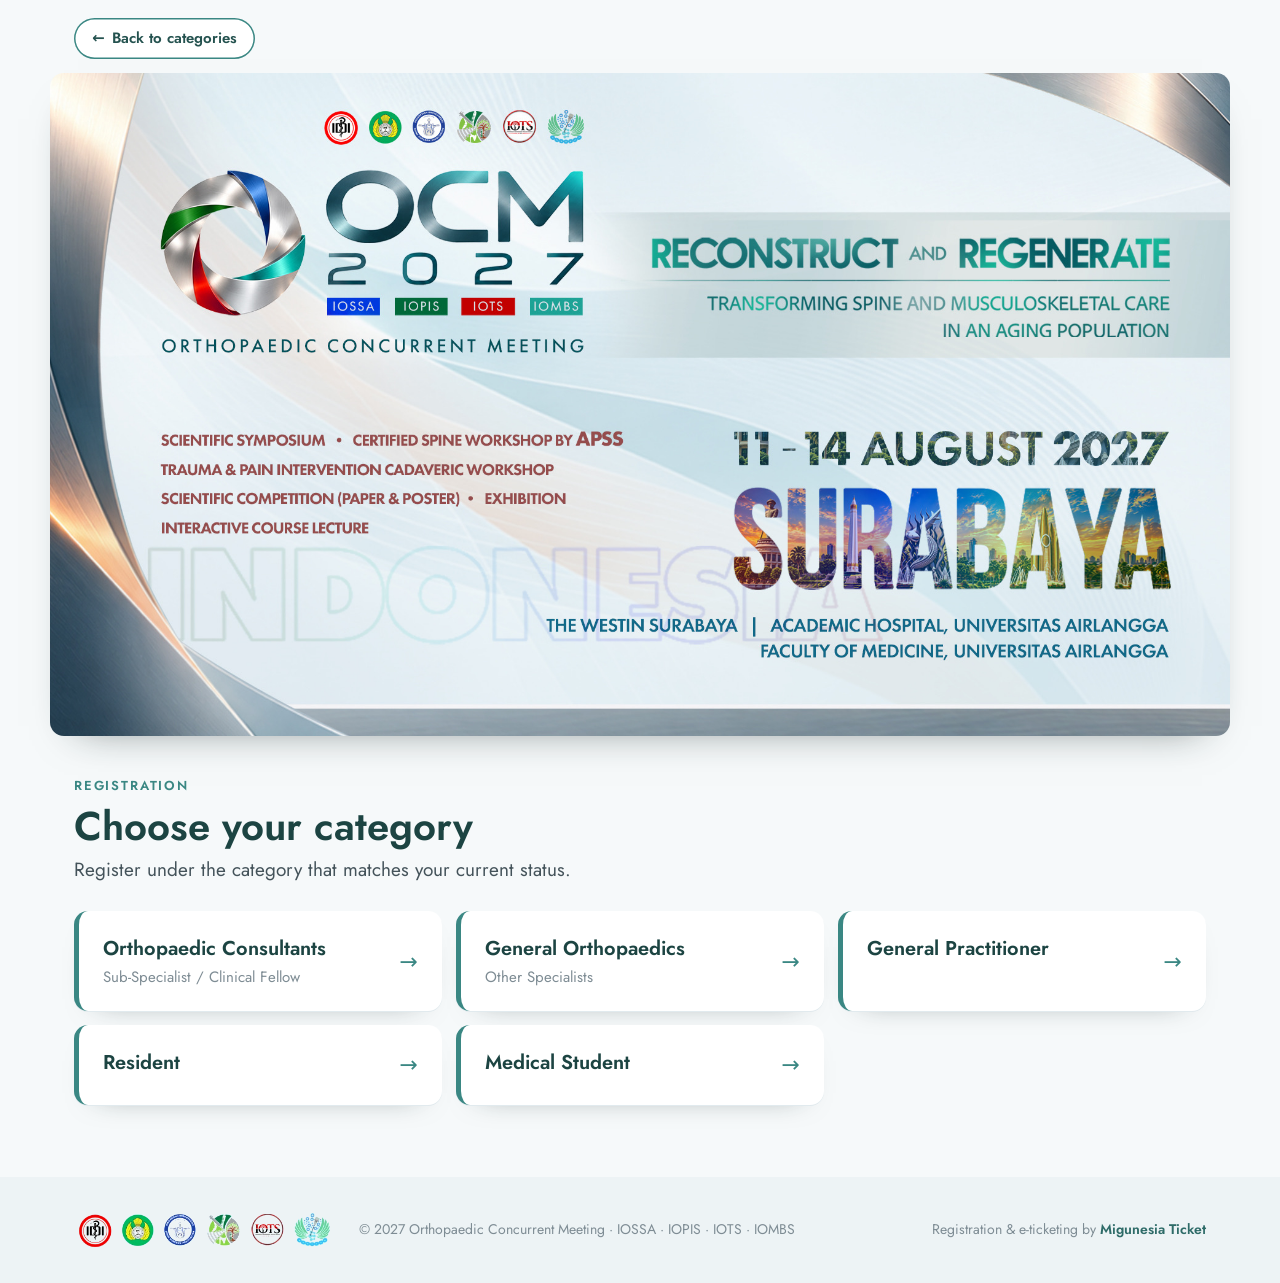
==== commit 69e9dd76: "Tombol Back ke halaman kategori situs panitia (BACK_URL sementara di config.js)" ====
--- a/index.html
+++ b/index.html
@@ -20,6 +20,13 @@
 
 <main>
   <h1 class="sr">OCM 2027 – 2nd Orthopaedic Concurrent Meeting of IOSSA, IOPIS, IOTS and IOMBS. Registration.</h1>
+
+  <!-- back to the committee website's category list (BACK_URL in config.js) -->
+  <div class="back-bar" data-back-bar hidden>
+    <div class="wrap">
+      <a class="back-link" data-back href="#" target="_top"><span aria-hidden="true">&larr;</span> Back to categories</a>
+    </div>
+  </div>
 
   <div class="banner-wrap">
     <picture class="hero-banner">
--- a/css/style.css
+++ b/css/style.css
@@ -111,7 +111,15 @@
 .reg-soon-title { font-size: 26px; font-weight: 600; color: var(--teal-800); }
 
 /* ================= mini registration page ================= */
+.back-bar { padding-top: 18px; }
+.back-link {
+  display: inline-flex; align-items: center; gap: .5em; padding: .55em 1.2em; border-radius: 999px;
+  background: #fff; color: var(--teal-800); font-size: 15px; font-weight: 600; text-decoration: none;
+  box-shadow: inset 0 0 0 1.5px var(--teal-600); transition: background .2s;
+}
+.back-link:hover { background: var(--teal-100); }
 .banner-wrap { padding: 24px var(--gutter) 0; }
+.back-bar + .banner-wrap { padding-top: 14px; }
 .hero-banner { max-width: var(--wrap); border-radius: var(--radius); overflow: hidden; box-shadow: 0 18px 40px -28px rgba(20, 38, 37, .6); }
 
 .reg { padding: 40px 0 72px; }
@@ -136,7 +144,7 @@
 .t-pain { --accent: var(--iopis); }
 .ticket h3 { font-size: 20px; font-weight: 600; color: var(--teal-900); }
 .tag { color: var(--accent); font-weight: 700; letter-spacing: .03em; }
-.t-inc { margin: 6px 0 0; color: var(--ink-2); font-size: 15.5px; line-height: 1.5; }
+.t-inc { margin: 6px 0 0; color: var(--ink-2); font-size: 15.5px; line-height: 1.5; white-space: pre-line; }
 .t-dates { margin: 6px 0 0; font-size: 14px; font-weight: 500; color: var(--steel); }
 .t-addon { display: inline-block; margin: 10px 0 0; padding: 5px 10px; border-radius: 8px; background: var(--mist-1); font-size: 14px; color: var(--ink-2); }
 
@@ -192,6 +200,8 @@
   :root { --gutter: 16px; }
   body { font-size: 16px; }
   .banner-wrap { padding: 0; }
+  .back-bar { padding: 12px 0; }
+  .back-bar + .banner-wrap { padding-top: 0; }
   .hero-banner { border-radius: 0; box-shadow: none; }
   .reg { padding: 28px 0 56px; }
   .cat-sub { font-size: 17px; }
